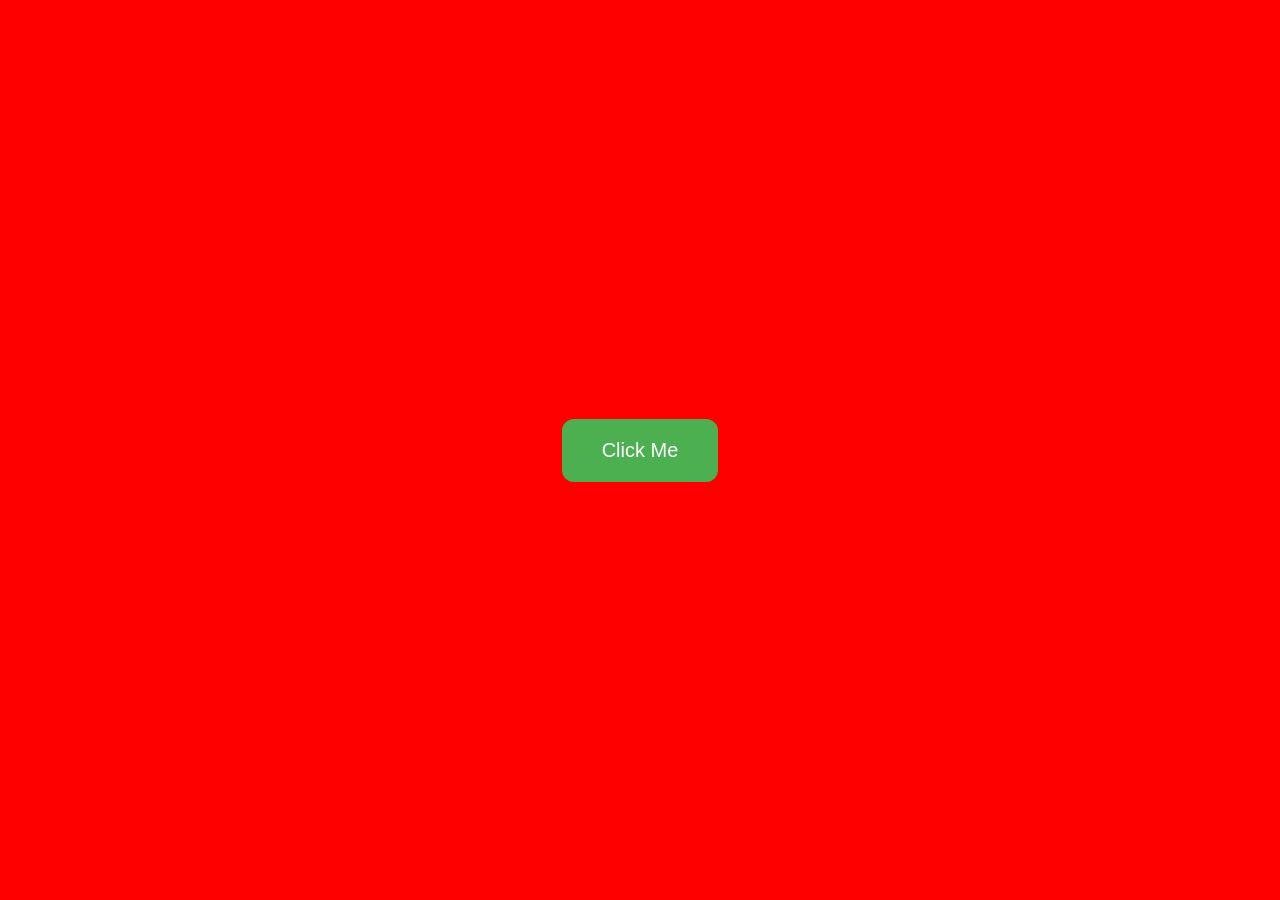
==== index.html @ 9233e93c "testing 6" ====
<link rel="stylesheet" href="style.css">
<script src="script.js"></script>

<!DOCTYPE html>
<html lang="en">
<head>
  <meta charset="UTF-8" />
  <meta name="viewport" content="width=device-width, initial-scale=1.0" />
  <title>Centered Button</title>

  <style>
    body {
      margin: 0;
      height: 100vh;
      display: flex;
      justify-content: center;
      align-items: center;
      background-color: #ff0000;
      font-family: Arial, sans-serif;
    }

    button {
      padding: 20px 40px;
      font-size: 20px;
      border: none;
      border-radius: 12px;
      background-color: #4CAF50;
      color: white;
      cursor: pointer;
      transition: 0.3s;
    }

    button:hover {
      background-color: #45a049;
      transform: scale(1.05);
    }
  </style>
</head>

<body>

  <button id="myButton">Click Me</button>

  <script>
    const button = document.getElementById("myButton");

    button.addEventListener("click", () => {
      // This currently does almost nothing
      alert("Button clicked!");
    });
  </script>

</body>
</html>
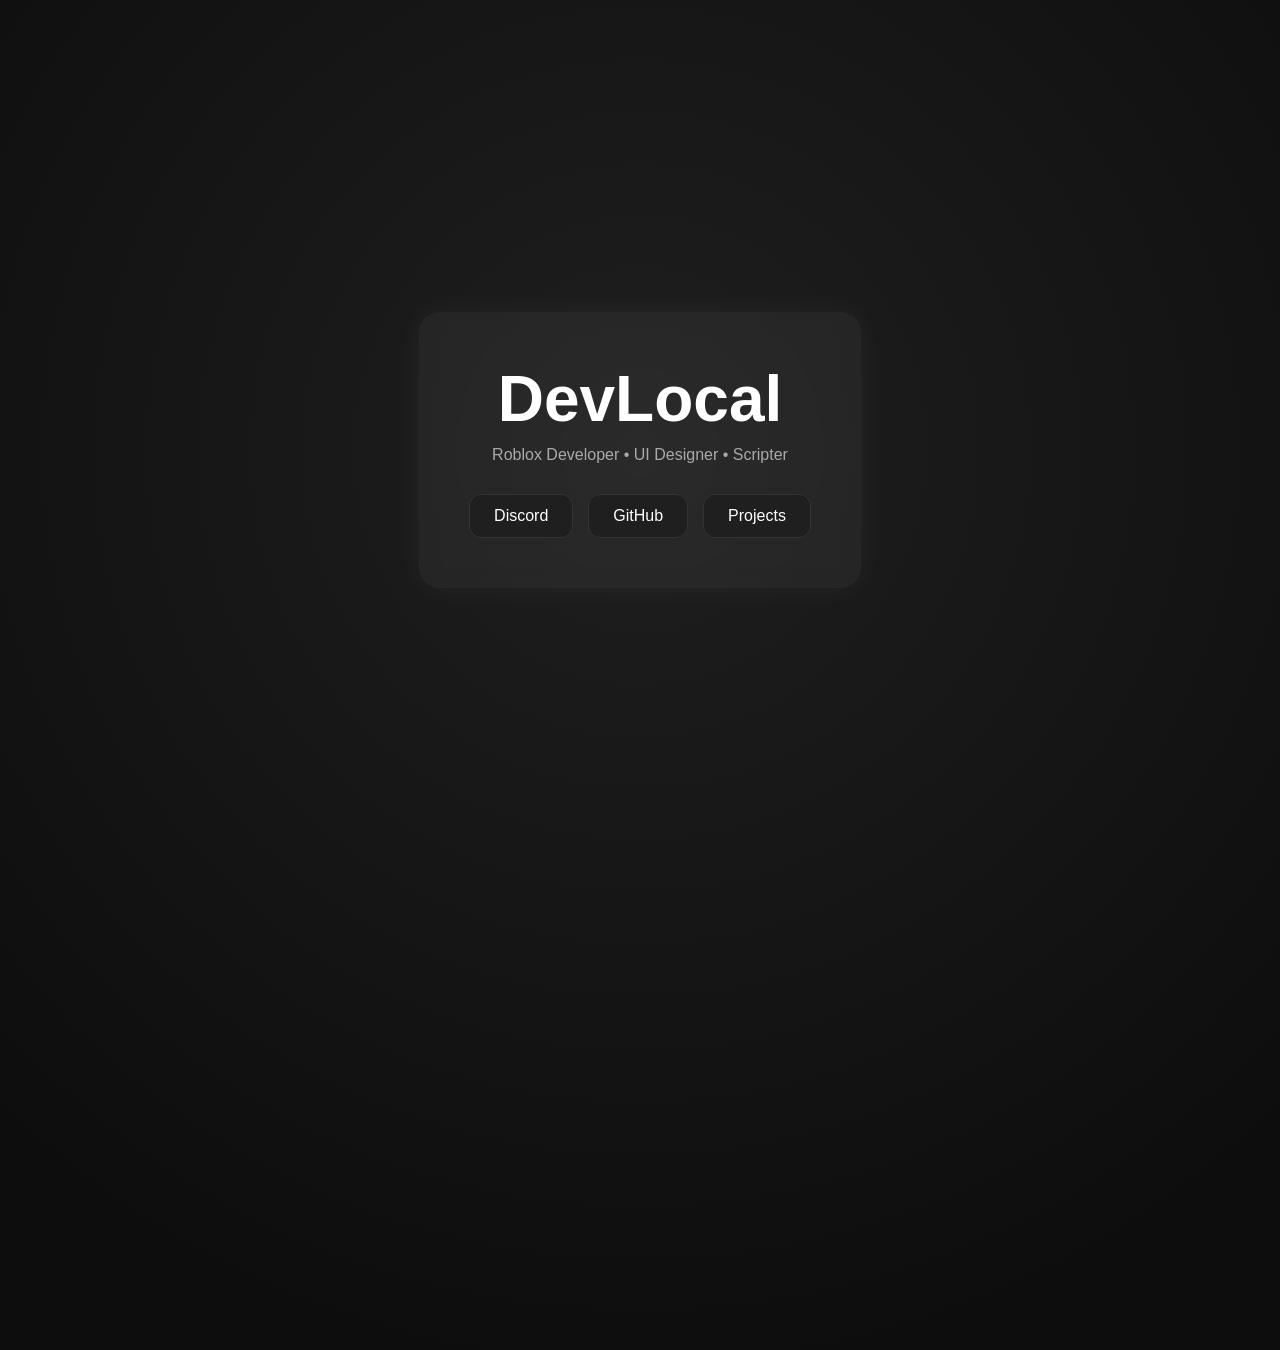
==== commit 57734315: "testing 7" ====
--- a/index.html
+++ b/index.html
@@ -1,54 +1 @@
-<link rel="stylesheet" href="style.css">
-<script src="script.js"></script>
-
-<!DOCTYPE html>
-<html lang="en">
-<head>
-  <meta charset="UTF-8" />
-  <meta name="viewport" content="width=device-width, initial-scale=1.0" />
-  <title>Centered Button</title>
-
-  <style>
-    body {
-      margin: 0;
-      height: 100vh;
-      display: flex;
-      justify-content: center;
-      align-items: center;
-      background-color: #ff0000;
-      font-family: Arial, sans-serif;
-    }
-
-    button {
-      padding: 20px 40px;
-      font-size: 20px;
-      border: none;
-      border-radius: 12px;
-      background-color: #4CAF50;
-      color: white;
-      cursor: pointer;
-      transition: 0.3s;
-    }
-
-    button:hover {
-      background-color: #45a049;
-      transform: scale(1.05);
-    }
-  </style>
-</head>
-
-<body>
-
-  <button id="myButton">Click Me</button>
-
-  <script>
-    const button = document.getElementById("myButton");
-
-    button.addEventListener("click", () => {
-      // This currently does almost nothing
-      alert("Button clicked!");
-    });
-  </script>
-
-</body>
-</html>+<!DOCTYPE html> <html lang="en"> <head> <meta charset="UTF-8"> <meta name="viewport" content="width=device-width, initial-scale=1.0"> <title>Dev Portfolio</title> <link rel="stylesheet" href="style.css"> </head> <body> <div class="background"></div> <main class="container"> <h1>DevLocal</h1> <p>Roblox Developer • UI Designer • Scripter</p> <div class="buttons"> <a href="#" class="btn">Discord</a> <a href="#" class="btn">GitHub</a> <a href="#" class="btn">Projects</a> </div> </main> <script src="script.js"></script> </body> </html>
--- a/style.css
+++ b/style.css
@@ -0,0 +1 @@
+* { margin: 0; padding: 0; box-sizing: border-box; } body { height: 100vh; overflow: hidden; font-family: Arial, sans-serif; background: #0d0d0d; color: white; display: flex; justify-content: center; align-items: center; } .background { position: absolute; width: 200%; height: 200%; background: radial-gradient(circle at center, #1f1f1f 0%, #0d0d0d 60%); animation: moveBg 10s infinite alternate; } @keyframes moveBg { from { transform: translate(-5%, -5%); } to { transform: translate(5%, 5%); } } .container { position: relative; z-index: 2; text-align: center; backdrop-filter: blur(10px); padding: 50px; border-radius: 20px; background: rgba(255,255,255,0.05); box-shadow: 0 0 30px rgba(255,255,255,0.05); } h1 { font-size: 4rem; margin-bottom: 10px; } p { color: #aaa; margin-bottom: 30px; } .buttons { display: flex; gap: 15px; justify-content: center; } .btn { text-decoration: none; color: white; background: #1f1f1f; padding: 12px 24px; border-radius: 12px; transition: 0.3s; border: 1px solid #333; } .btn:hover { transform: translateY(-3px); background: #2a2a2a; box-shadow: 0 0 20px rgba(255,255,255,0.1); }
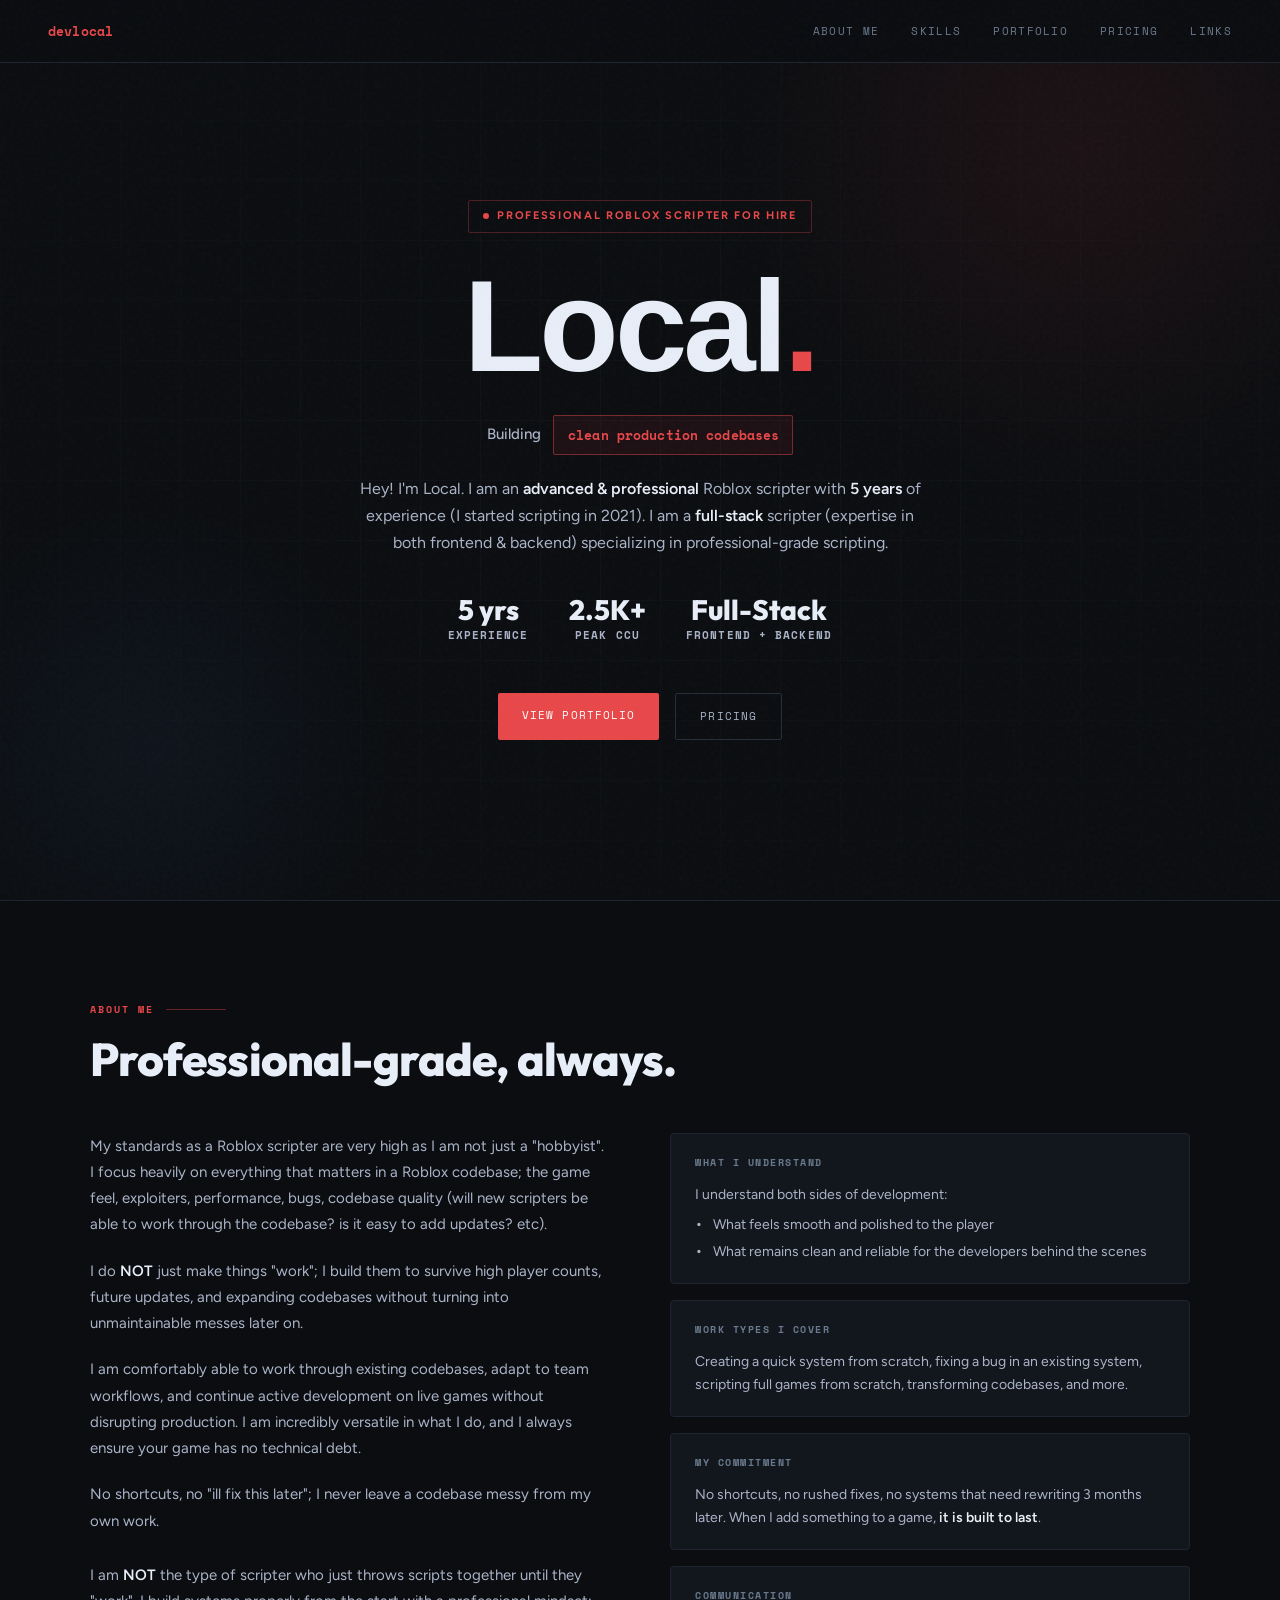
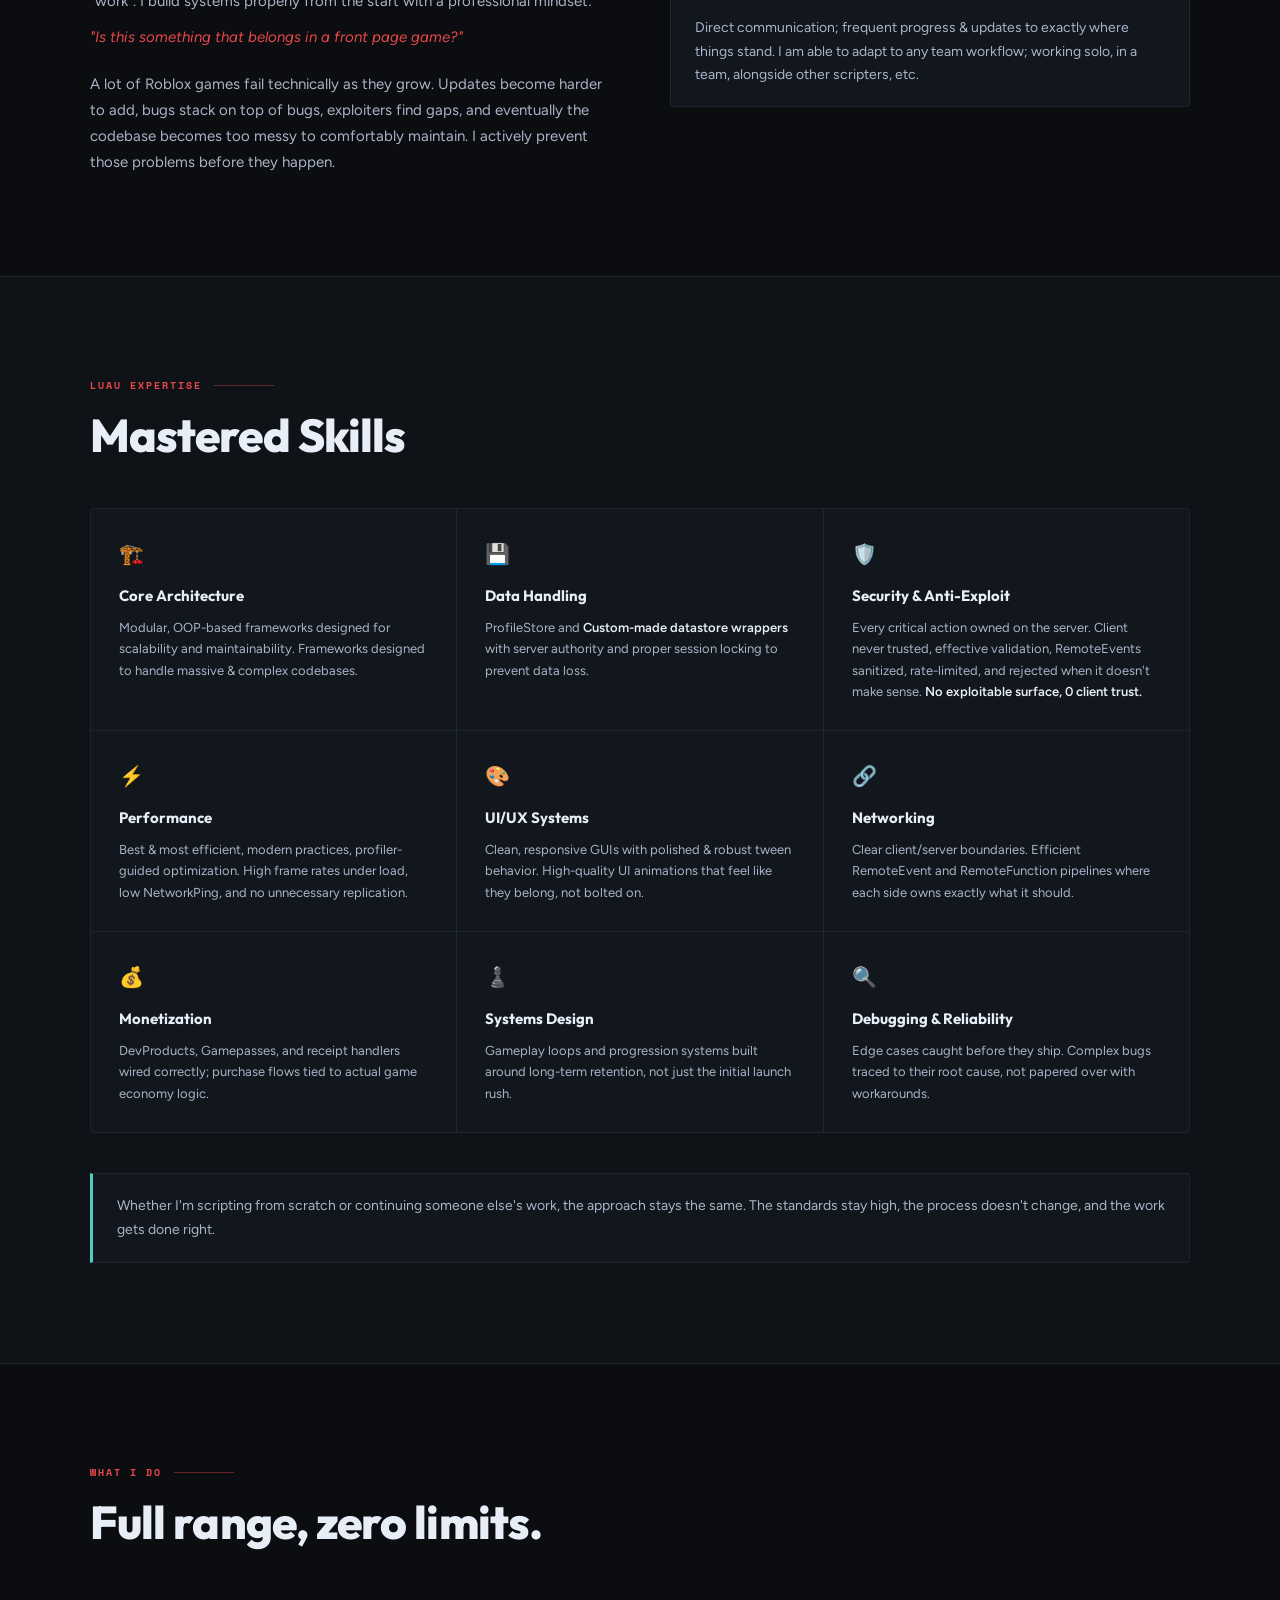
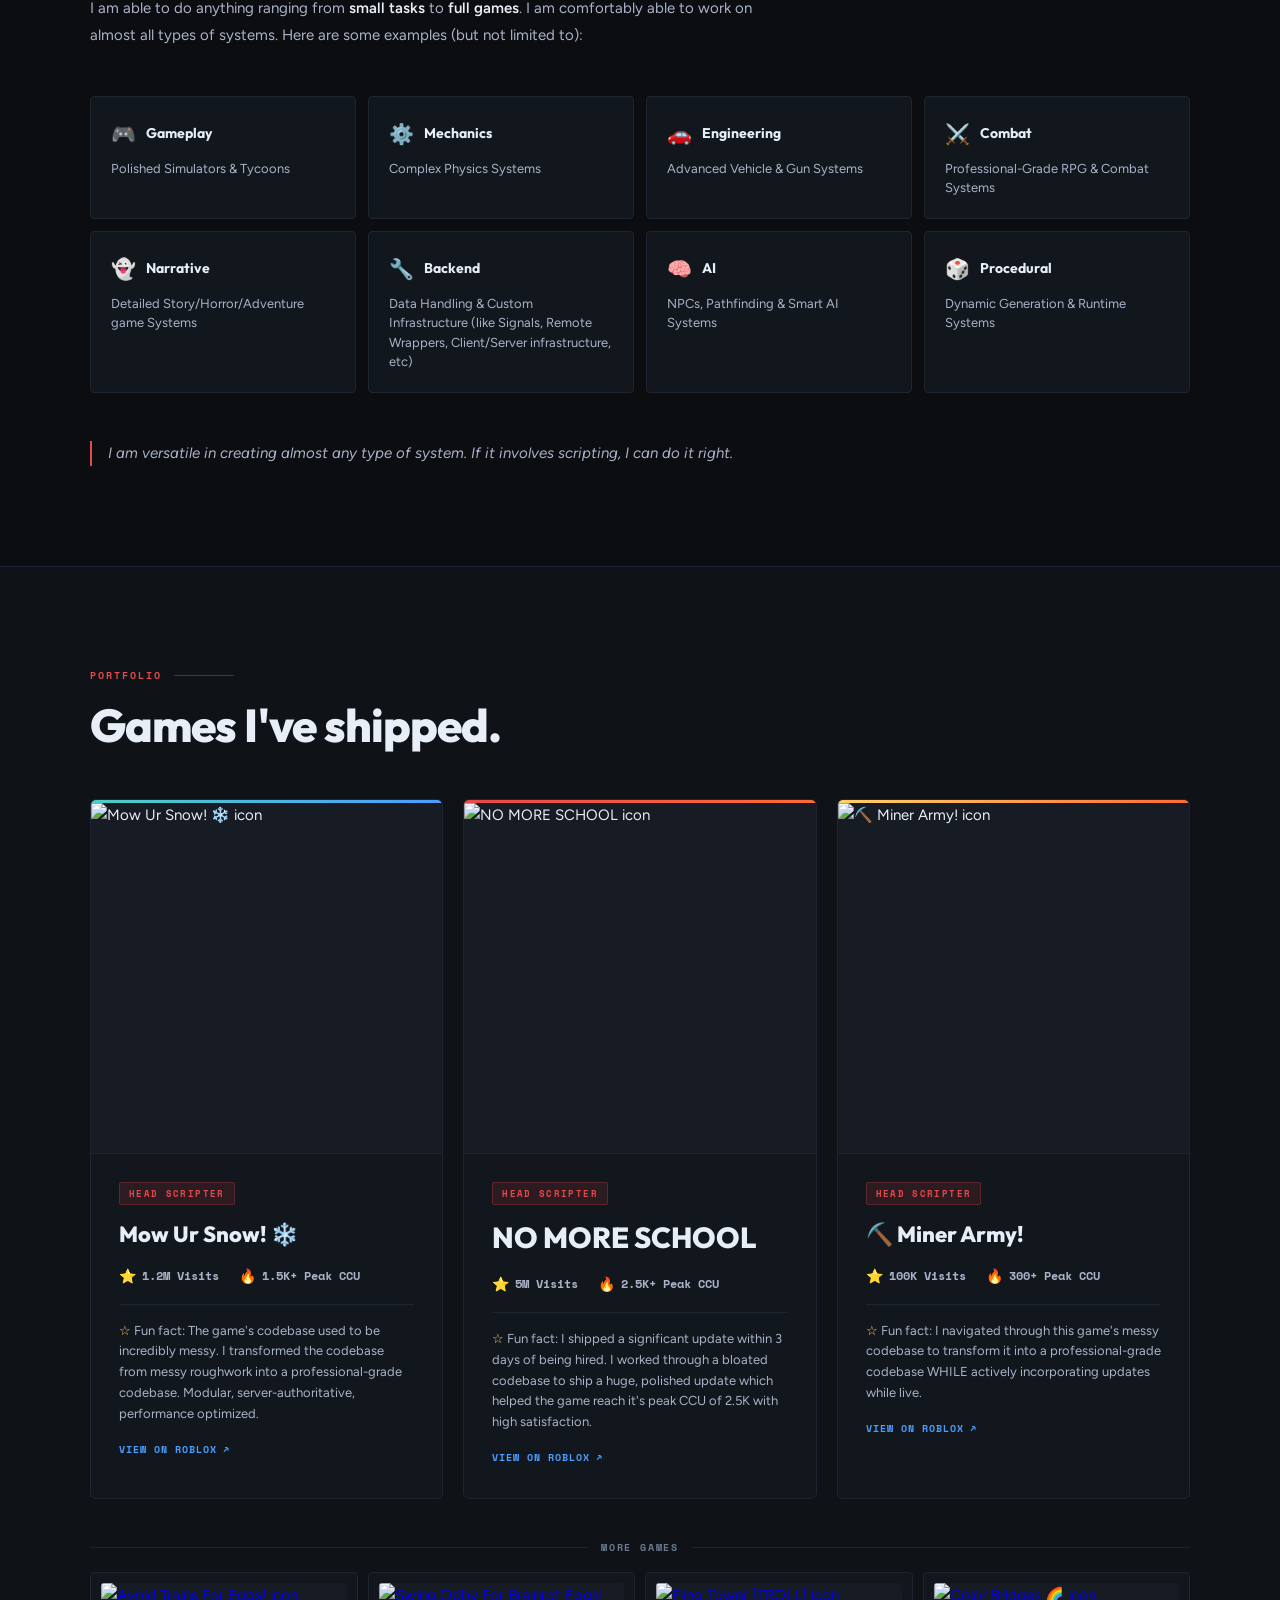
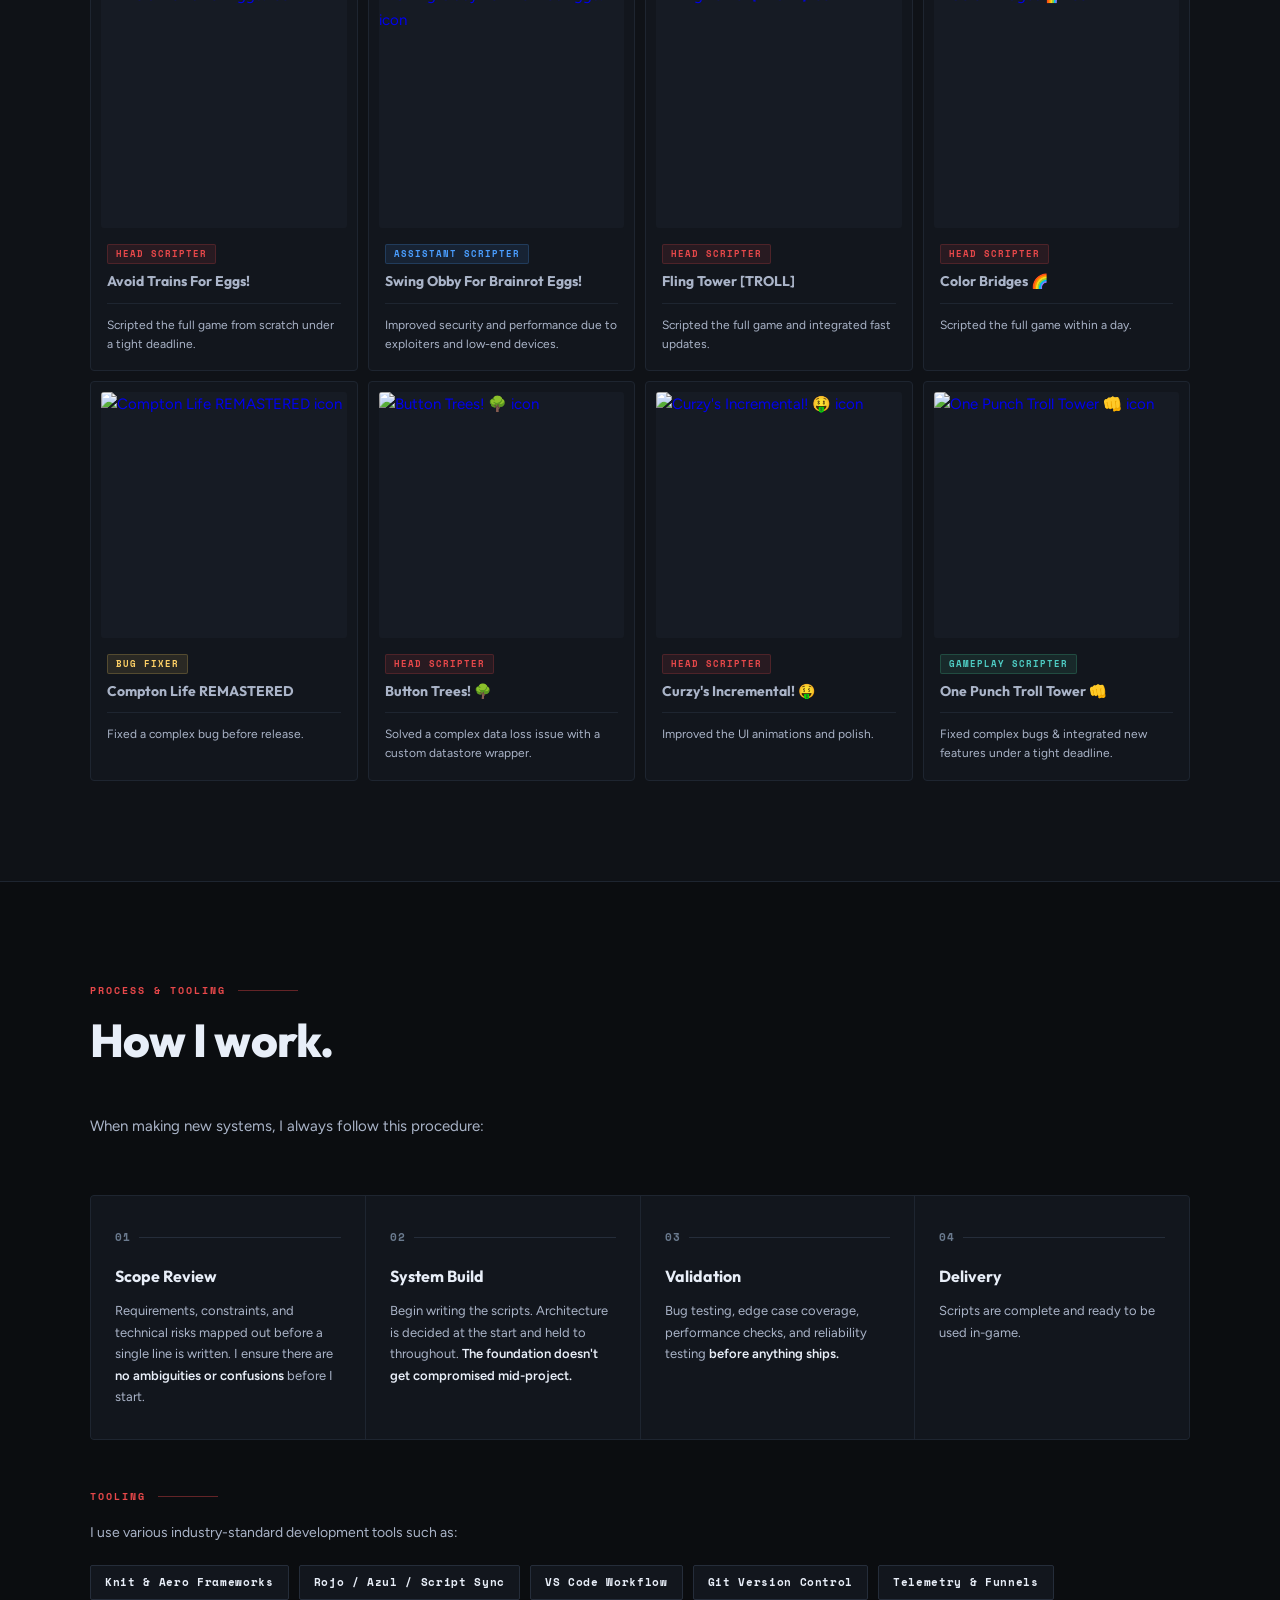
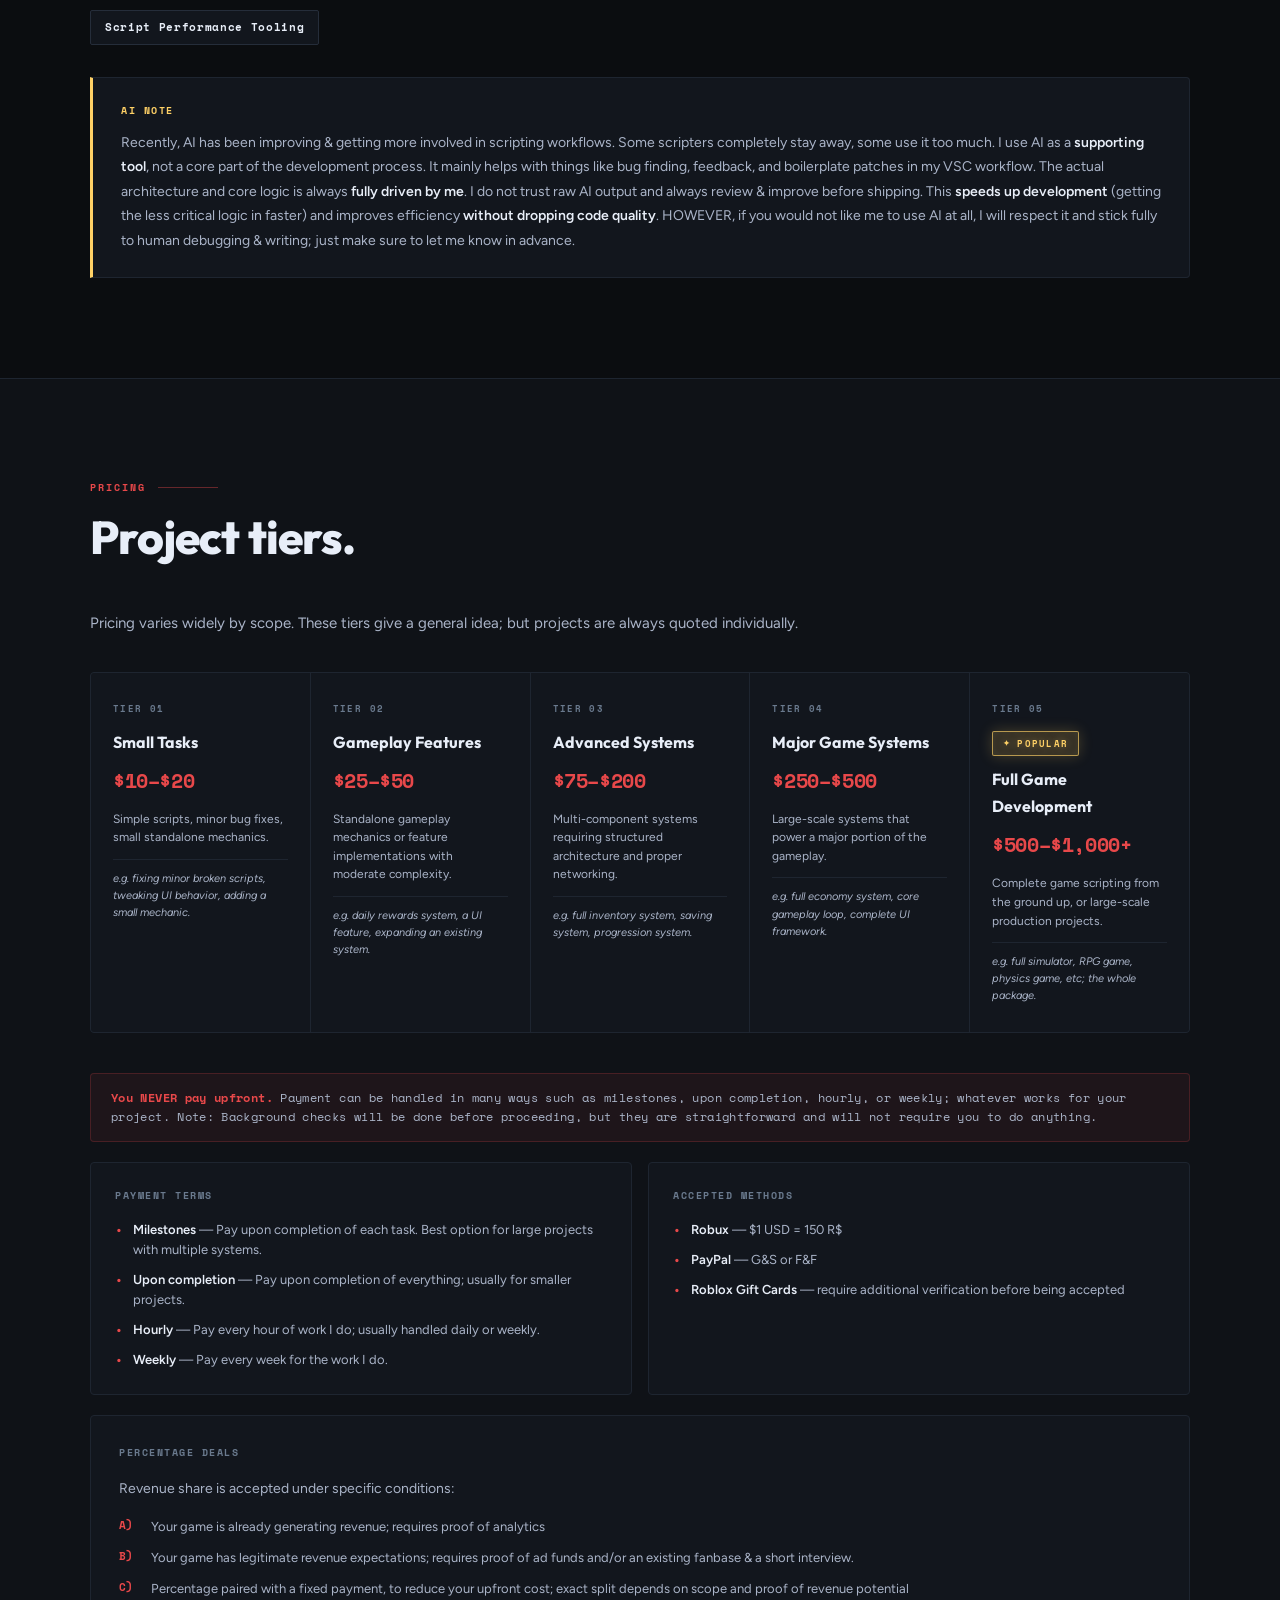
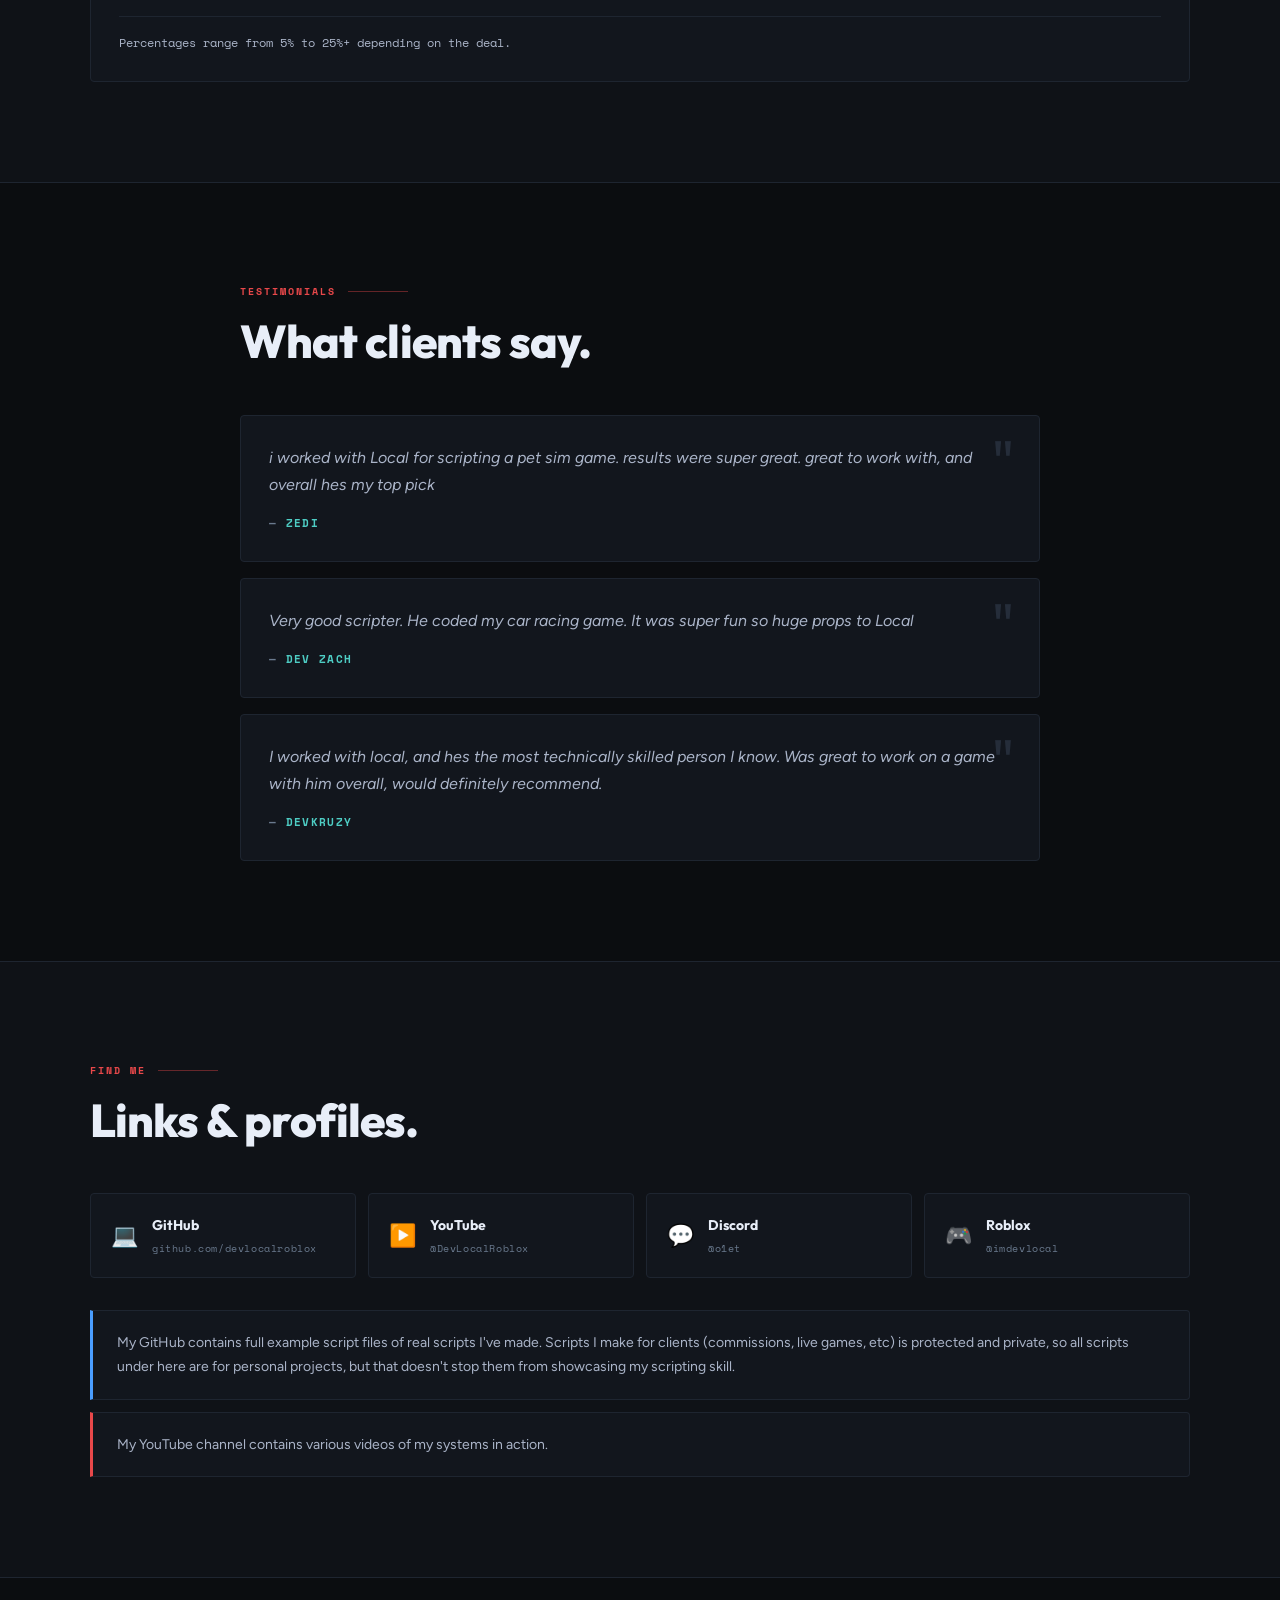
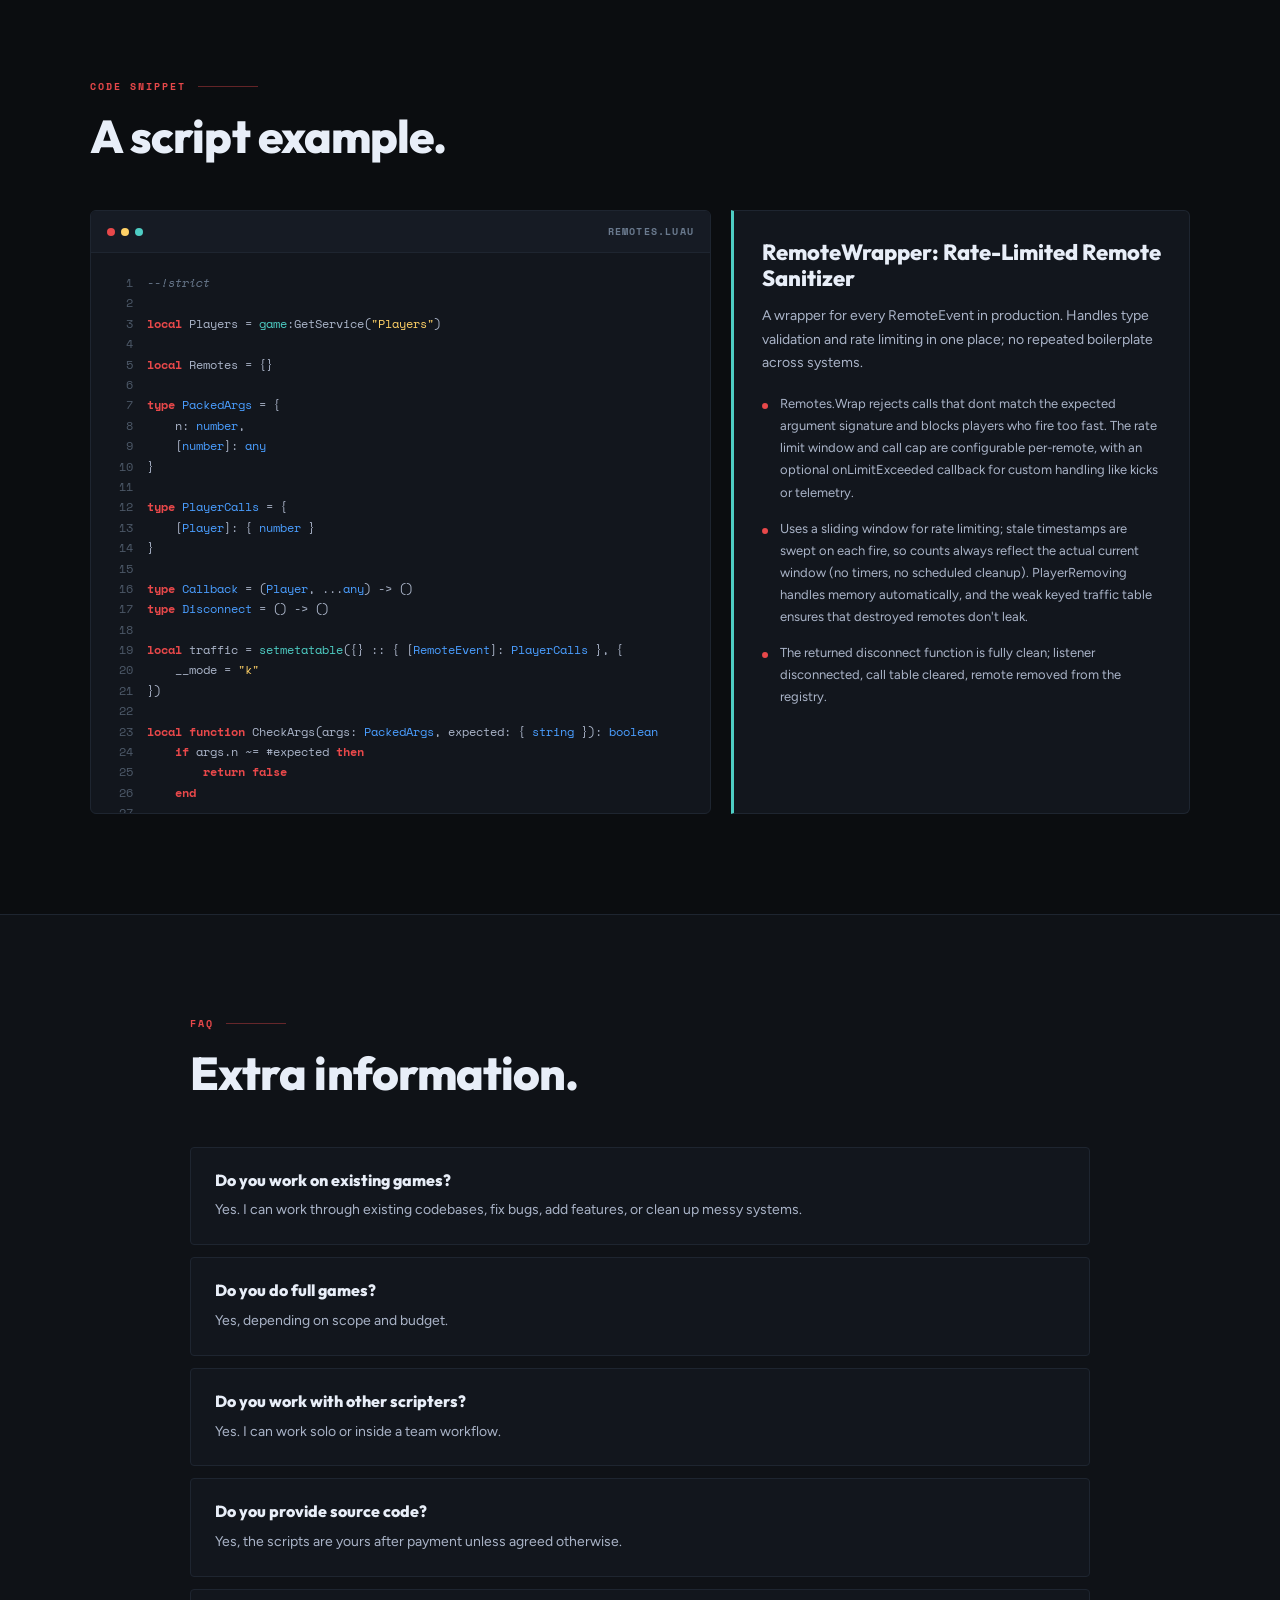
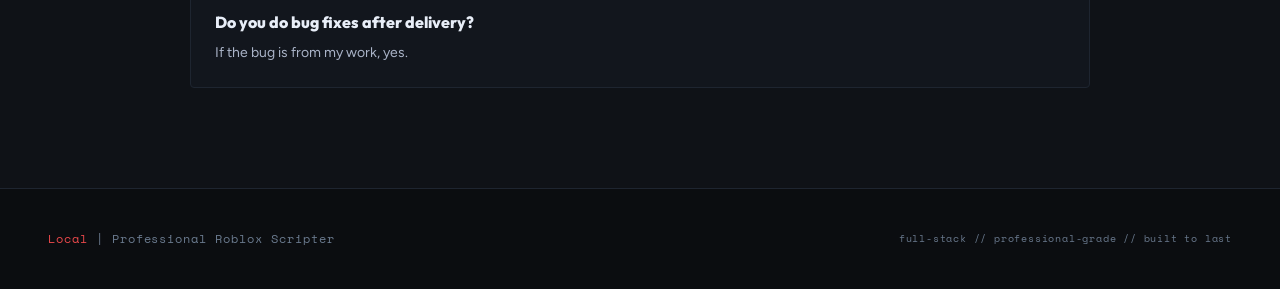
==== commit a18cb7dc: "testing 8" ====
--- a/index.html
+++ b/index.html
@@ -1 +1,2004 @@
-<!DOCTYPE html> <html lang="en"> <head> <meta charset="UTF-8"> <meta name="viewport" content="width=device-width, initial-scale=1.0"> <title>Dev Portfolio</title> <link rel="stylesheet" href="style.css"> </head> <body> <div class="background"></div> <main class="container"> <h1>DevLocal</h1> <p>Roblox Developer • UI Designer • Scripter</p> <div class="buttons"> <a href="#" class="btn">Discord</a> <a href="#" class="btn">GitHub</a> <a href="#" class="btn">Projects</a> </div> </main> <script src="script.js"></script> </body> </html>+<!DOCTYPE html>
+<html lang="en">
+<head>
+<meta charset="UTF-8" />
+<meta name="viewport" content="width=device-width, initial-scale=1.0" />
+<title>Local | Professional Roblox Scripter</title>
+<link rel="preconnect" href="https://fonts.googleapis.com" />
+<link rel="preconnect" href="https://fonts.gstatic.com" crossorigin />
+<link href="https://fonts.googleapis.com/css2?family=Space+Mono:ital,wght@0,400;0,700;1,400&family=Outfit:wght@400;500;600;700;800;900&family=Figtree:ital,wght@0,300;0,400;0,500;0,600;1,300;1,400&display=swap" rel="stylesheet" />
+<style>
+  *, *::before, *::after { box-sizing: border-box; margin: 0; padding: 0; }
+
+  :root {
+    --bg: #0b0d10;
+    --bg2: #0f1217;
+    --bg3: #161b24;
+    --card: #12161d;
+    --card2: #1a1f28;
+    --border: #1e2530;
+    --border2: #252d3a;
+    --accent: #e8484a;
+    --accent2: #ff6b35;
+    --accent3: #ffd166;
+    --teal: #4ecdc4;
+    --blue: #4a9eff;
+    --text: #e8eef8;
+    --text2: #aab4c8;
+    --text3: #6a7a8e;
+    --mono: 'Space Mono', monospace;
+    --display: 'Outfit', sans-serif;
+    --body: 'Figtree', sans-serif;
+  }
+
+  html { scroll-behavior: smooth; }
+
+  body {
+    background: var(--bg);
+    color: var(--text);
+    font-family: var(--body);
+    font-size: 15px;
+    line-height: 1.7;
+    overflow-x: hidden;
+  }
+
+  body::before {
+    content: '';
+    position: fixed;
+    inset: 0;
+    background-image: url("data:image/svg+xml,%3Csvg viewBox='0 0 256 256' xmlns='http://www.w3.org/2000/svg'%3E%3Cfilter id='n'%3E%3CfeTurbulence type='fractalNoise' baseFrequency='0.9' numOctaves='4' stitchTiles='stitch'/%3E%3C/filter%3E%3Crect width='100%25' height='100%25' filter='url(%23n)' opacity='1'/%3E%3C/svg%3E");
+    opacity: 0.028;
+    pointer-events: none;
+    z-index: 1000;
+  }
+
+  /* NAV */
+  nav {
+    position: fixed;
+    top: 0; left: 0; right: 0;
+    z-index: 100;
+    display: flex;
+    align-items: center;
+    justify-content: space-between;
+    padding: 18px 48px;
+    background: rgba(11,13,16,0.88);
+    backdrop-filter: blur(16px);
+    border-bottom: 1px solid var(--border);
+  }
+  .nav-logo {
+    font-family: var(--mono);
+    font-size: 13px;
+    font-weight: 700;
+    color: var(--accent);
+    letter-spacing: 0.01em;
+  }
+  .nav-links {
+    display: flex;
+    gap: 32px;
+    list-style: none;
+  }
+  .nav-links a {
+    font-family: var(--mono);
+    font-size: 11px;
+    letter-spacing: 0.12em;
+    text-transform: uppercase;
+    color: var(--text3);
+    text-decoration: none;
+    transition: color 0.2s;
+  }
+  .nav-links a:hover { color: var(--text); }
+
+  /* HERO */
+  .hero {
+    min-height: 100vh;
+    display: flex;
+    flex-direction: column;
+    justify-content: center;
+    align-items: center;
+    text-align: center;
+    padding: 120px 48px 80px;
+    position: relative;
+    overflow: hidden;
+  }
+  .hero-grid-bg {
+    position: absolute;
+    inset: 0;
+    background-image:
+      linear-gradient(var(--border) 1px, transparent 1px),
+      linear-gradient(90deg, var(--border) 1px, transparent 1px);
+    background-size: 60px 60px;
+    opacity: 0.22;
+    mask-image: radial-gradient(ellipse 80% 70% at 50% 50%, black 20%, transparent 100%);
+  }
+  .hero-glow {
+    position: absolute;
+    top: -200px; right: -150px;
+    width: 700px; height: 700px;
+    background: radial-gradient(circle, rgba(232,72,74,0.08) 0%, transparent 70%);
+    pointer-events: none;
+  }
+  .hero-glow2 {
+    position: absolute;
+    bottom: -100px; left: -100px;
+    width: 500px; height: 500px;
+    background: radial-gradient(circle, rgba(74,158,255,0.05) 0%, transparent 70%);
+    pointer-events: none;
+  }
+  .hero-inner {
+    position: relative;
+    max-width: 900px;
+    width: 100%;
+    display: flex;
+    flex-direction: column;
+    align-items: center;
+  }
+  .hero-tag {
+    display: inline-flex;
+    align-items: center;
+    gap: 8px;
+    font-family: var(--body);
+    font-size: 11px;
+    font-weight: 700;
+    letter-spacing: 0.15em;
+    text-transform: uppercase;
+    color: var(--accent);
+    border: 1px solid rgba(232,72,74,0.3);
+    padding: 6px 14px;
+    border-radius: 2px;
+    margin-bottom: 28px;
+    opacity: 0;
+    animation: fadeUp 0.6s ease 0.1s forwards;
+  }
+  .hero-tag::before {
+    content: '';
+    width: 6px; height: 6px;
+    background: var(--accent);
+    border-radius: 50%;
+    animation: pulse 2s ease-in-out infinite;
+  }
+  @keyframes pulse {
+    0%, 100% { opacity: 1; transform: scale(1); }
+    50% { opacity: 0.4; transform: scale(0.7); }
+  }
+  @keyframes fadeUp {
+    from { opacity: 0; transform: translateY(20px); }
+    to { opacity: 1; transform: translateY(0); }
+  }
+  .hero h1 {
+    font-family: Arial, 'Helvetica Neue', sans-serif;
+    font-size: clamp(72px, 11vw, 130px);
+    font-weight: 900;
+    line-height: 1;
+    letter-spacing: -0.03em;
+    margin-bottom: 24px;
+    color: var(--text);
+    opacity: 0;
+    animation: fadeUp 0.6s ease 0.25s forwards;
+  }
+  .hero h1 .accent-dot { color: var(--accent); }
+
+  /* ROTATOR */
+  .hero-rotator-wrap {
+    display: flex;
+    align-items: center;
+    justify-content: center;
+    gap: 12px;
+    margin-bottom: 20px;
+    flex-wrap: wrap;
+    opacity: 0;
+    animation: fadeUp 0.6s ease 0.4s forwards;
+  }
+  .rotator-label {
+    font-size: 15px;
+    font-weight: 500;
+    color: var(--text2);
+  }
+  .rotator-shell {
+    display: inline-flex;
+    align-items: center;
+    padding: 8px 14px;
+    border: 1px solid rgba(232,72,74,0.45);
+    border-radius: 2px;
+    background: rgba(232,72,74,0.08);
+    min-height: 38px;
+    transition: width 260ms ease;
+    overflow: hidden;
+  }
+  .rotator-text {
+    font-family: var(--mono);
+    font-size: 13px;
+    font-weight: 700;
+    color: var(--accent);
+    white-space: nowrap;
+    letter-spacing: 0.01em;
+    transition: opacity 200ms ease, transform 200ms ease;
+  }
+  .rotator-text.changing { opacity: 0; transform: translateY(-30%); }
+  .rotator-measure {
+    font-family: var(--mono);
+    font-size: 13px;
+    font-weight: 700;
+    white-space: nowrap;
+    position: absolute;
+    visibility: hidden;
+    pointer-events: none;
+    left: -9999px;
+  }
+
+  .hero-sub {
+    font-size: 16px;
+    color: var(--text2);
+    max-width: 580px;
+    line-height: 1.7;
+    margin-bottom: 40px;
+    font-weight: 400;
+    opacity: 0;
+    animation: fadeUp 0.6s ease 0.55s forwards;
+  }
+  .hero-sub strong { color: var(--text); font-weight: 600; }
+  .hero-stats {
+    display: flex;
+    gap: 40px;
+    margin-bottom: 48px;
+    flex-wrap: wrap;
+    justify-content: center;
+    opacity: 0;
+    animation: fadeUp 0.6s ease 0.7s forwards;
+  }
+  .stat { display: flex; flex-direction: column; gap: 2px; align-items: center; }
+  .stat-val {
+    font-family: var(--display);
+    font-size: 28px;
+    font-weight: 800;
+    color: var(--text);
+    line-height: 1;
+  }
+  .stat-label {
+    font-family: var(--mono);
+    font-size: 11px;
+    font-weight: 700;
+    letter-spacing: 0.1em;
+    text-transform: uppercase;
+    color: var(--text2);
+  }
+  .hero-cta {
+    display: flex;
+    gap: 16px;
+    flex-wrap: wrap;
+    justify-content: center;
+    opacity: 0;
+    animation: fadeUp 0.6s ease 0.85s forwards;
+  }
+  .btn {
+    font-family: var(--mono);
+    font-size: 11px;
+    letter-spacing: 0.1em;
+    text-transform: uppercase;
+    text-decoration: none;
+    padding: 13px 24px;
+    border-radius: 2px;
+    transition: all 0.2s;
+    cursor: pointer;
+    border: none;
+  }
+  .btn-primary { background: var(--accent); color: #fff; }
+  .btn-primary:hover { background: #c93a3c; transform: translateY(-1px); }
+  .btn-secondary { background: transparent; color: var(--text2); border: 1px solid var(--border2); }
+  .btn-secondary:hover { border-color: var(--text3); color: var(--text); }
+
+  /* SECTIONS */
+  section { padding: 100px 48px; }
+  .section-label {
+    font-family: var(--mono);
+    font-size: 10px;
+    font-weight: 700;
+    letter-spacing: 0.2em;
+    text-transform: uppercase;
+    color: var(--accent);
+    margin-bottom: 16px;
+    display: flex;
+    align-items: center;
+    gap: 12px;
+  }
+  .section-label::after {
+    content: '';
+    flex: 1;
+    max-width: 60px;
+    height: 1px;
+    background: var(--accent);
+    opacity: 0.4;
+  }
+  .section-title {
+    font-family: var(--display);
+    font-size: clamp(30px, 4vw, 46px);
+    font-weight: 800;
+    line-height: 1.1;
+    letter-spacing: -0.02em;
+    margin-bottom: 48px;
+  }
+
+  /* ABOUT */
+  #about { background: var(--bg); }
+  .about-grid {
+    display: grid;
+    grid-template-columns: 1fr 1fr;
+    gap: 60px;
+    max-width: 1100px;
+    margin: 0 auto;
+  }
+  .about-text p {
+    color: var(--text2);
+    margin-bottom: 20px;
+    line-height: 1.75;
+    font-size: 15px;
+    font-weight: 400;
+  }
+  .about-text p strong { color: var(--text); font-weight: 600; }
+  .about-text p:last-child { margin-bottom: 0; }
+  .italic-quote {
+    color: var(--accent) !important;
+    display: block;
+    margin-top: 10px;
+  }
+  .about-sidebar { display: flex; flex-direction: column; gap: 16px; }
+  .sidebar-card {
+    background: var(--card);
+    border: 1px solid var(--border);
+    border-radius: 4px;
+    padding: 20px 24px;
+  }
+  .sidebar-card h4 {
+    font-family: var(--mono);
+    font-size: 10px;
+    font-weight: 700;
+    letter-spacing: 0.15em;
+    text-transform: uppercase;
+    color: var(--text3);
+    margin-bottom: 12px;
+  }
+  .sidebar-card p {
+    font-size: 14px;
+    color: var(--text2);
+    line-height: 1.65;
+    font-weight: 400;
+  }
+  .sidebar-card p strong { color: var(--text); font-weight: 600; }
+  .sidebar-points { display: flex; flex-direction: column; gap: 6px; margin-top: 8px; }
+  .sidebar-point {
+    font-size: 14px;
+    color: var(--text2);
+    display: flex;
+    gap: 10px;
+    align-items: flex-start;
+    line-height: 1.55;
+    font-weight: 400;
+  }
+  .sidebar-point::before {
+    content: '•';
+    color: var(--text2);
+    flex-shrink: 0;
+    font-size: 16px;
+    line-height: 1.3;
+  }
+
+  /* SKILLS */
+  #skills { background: var(--bg2); }
+  .skills-wrap { max-width: 1100px; margin: 0 auto; }
+  .skills-grid {
+    display: grid;
+    grid-template-columns: repeat(auto-fill, minmax(300px, 1fr));
+    gap: 1px;
+    background: var(--border);
+    border: 1px solid var(--border);
+    border-radius: 4px;
+    overflow: hidden;
+    margin-bottom: 40px;
+  }
+  .skill-item {
+    background: var(--card);
+    padding: 28px 28px;
+    transition: background 0.2s;
+  }
+  .skill-item:hover { background: var(--card2); }
+  .skill-icon { font-size: 20px; margin-bottom: 12px; display: block; }
+  .skill-item h3 {
+    font-family: var(--display);
+    font-size: 15px;
+    font-weight: 700;
+    color: var(--text);
+    margin-bottom: 8px;
+  }
+  .skill-item p { font-size: 13px; color: var(--text2); line-height: 1.65; font-weight: 400; }
+  .skill-item p strong { color: var(--text); font-weight: 600; }
+  .skills-note {
+    background: var(--card);
+    border: 1px solid var(--border);
+    border-left: 3px solid var(--teal);
+    padding: 20px 24px;
+    border-radius: 0 4px 4px 0;
+    font-size: 14px;
+    color: var(--text2);
+    line-height: 1.7;
+    font-weight: 400;
+  }
+
+  /* WHAT I DO */
+  #services { background: var(--bg); }
+  .services-wrap { max-width: 1100px; margin: 0 auto; }
+  .services-intro {
+    color: var(--text2);
+    font-size: 15px;
+    line-height: 1.75;
+    max-width: 700px;
+    margin-bottom: 48px;
+    font-weight: 400;
+  }
+  .services-intro strong { color: var(--text); font-weight: 600; }
+  .systems-grid {
+    display: grid;
+    grid-template-columns: repeat(auto-fill, minmax(240px, 1fr));
+    gap: 12px;
+    margin-bottom: 48px;
+  }
+  .system-card {
+    background: var(--card);
+    border: 1px solid var(--border);
+    border-radius: 4px;
+    padding: 20px 20px;
+    transition: border-color 0.2s, transform 0.2s;
+  }
+  .system-card:hover { border-color: var(--border2); transform: translateY(-2px); }
+  .system-card-header {
+    display: flex;
+    align-items: center;
+    gap: 10px;
+    margin-bottom: 8px;
+  }
+  .sys-icon { font-size: 20px; flex-shrink: 0; }
+  .sys-title {
+    font-family: var(--display);
+    font-size: 14px;
+    font-weight: 700;
+    color: var(--text);
+  }
+  .system-card p { font-size: 13px; color: var(--text2); line-height: 1.5; font-weight: 400; }
+  .services-closer {
+    font-size: 15px;
+    color: var(--text2);
+    font-style: italic;
+    padding-left: 16px;
+    border-left: 2px solid var(--accent);
+    opacity: 0.85;
+    font-weight: 400;
+  }
+
+  /* PORTFOLIO */
+  #portfolio { background: var(--bg2); }
+  .portfolio-wrap { max-width: 1100px; margin: 0 auto; }
+  .games-grid {
+    display: grid;
+    grid-template-columns: repeat(auto-fill, minmax(320px, 1fr));
+    gap: 20px;
+    margin-bottom: 40px;
+  }
+  .game-card {
+    background: var(--card);
+    border: 1px solid var(--border);
+    border-radius: 6px;
+    overflow: hidden;
+    transition: border-color 0.25s, transform 0.25s;
+  }
+  .game-card:hover { border-color: var(--border2); transform: translateY(-3px); }
+  .game-card-accent { height: 3px; background: linear-gradient(90deg, var(--accent), var(--accent2)); }
+  .game-card-accent.teal { background: linear-gradient(90deg, var(--teal), var(--blue)); }
+  .game-card-accent.gold { background: linear-gradient(90deg, var(--accent3), var(--accent2)); }
+  .game-image {
+    width: 100%;
+    aspect-ratio: 1 / 1;
+    display: block;
+    object-fit: cover;
+    background: var(--bg3);
+    border-bottom: 1px solid var(--border);
+  }
+  .game-body { padding: 28px; }
+  .game-meta { display: flex; align-items: center; gap: 10px; margin-bottom: 16px; }
+  .role-badge {
+    font-family: var(--mono);
+    font-size: 9px;
+    font-weight: 700;
+    letter-spacing: 0.15em;
+    text-transform: uppercase;
+    background: rgba(232,72,74,0.12);
+    color: var(--accent);
+    border: 1px solid rgba(232,72,74,0.25);
+    padding: 3px 9px;
+    border-radius: 2px;
+  }
+  .game-title {
+    font-family: var(--display);
+    font-size: 22px;
+    font-weight: 800;
+    color: var(--text);
+    margin-bottom: 16px;
+    line-height: 1.2;
+  }
+  .game-title.featured { font-size: 29px; }
+  .game-stats { display: flex; gap: 20px; margin-bottom: 16px; flex-wrap: wrap; }
+  .gstat {
+    display: flex;
+    align-items: center;
+    gap: 6px;
+    font-family: var(--mono);
+    font-size: 12px;
+    font-weight: 700;
+    color: var(--text2);
+  }
+  .gstat-icon { font-size: 14px; }
+  .game-note {
+    font-size: 13px;
+    color: var(--text2);
+    line-height: 1.6;
+    border-top: 1px solid var(--border);
+    padding-top: 16px;
+    margin-top: 4px;
+    font-weight: 400;
+  }
+  .note-star { color: var(--accent3); }
+  .game-link {
+    display: inline-flex;
+    align-items: center;
+    gap: 6px;
+    margin-top: 16px;
+    font-family: var(--mono);
+    font-size: 10px;
+    font-weight: 700;
+    letter-spacing: 0.1em;
+    text-transform: uppercase;
+    color: var(--blue);
+    text-decoration: none;
+    transition: color 0.2s;
+  }
+  .game-link:hover { color: var(--text); }
+  .game-link::after { content: '↗'; }
+
+  /* MORE GAMES */
+  .more-games-label {
+    font-family: var(--mono);
+    font-size: 10px;
+    font-weight: 700;
+    letter-spacing: 0.18em;
+    text-transform: uppercase;
+    color: var(--text3);
+    margin-bottom: 16px;
+    display: flex;
+    align-items: center;
+    gap: 12px;
+  }
+  .more-games-label::before, .more-games-label::after {
+    content: '';
+    flex: 1;
+    height: 1px;
+    background: var(--border);
+  }
+  .more-games-grid {
+    display: grid;
+    grid-template-columns: repeat(auto-fill, minmax(220px, 1fr));
+    gap: 10px;
+  }
+  .mini-game-card {
+    background: var(--card);
+    border: 1px solid var(--border);
+    border-radius: 4px;
+    padding: 10px;
+    display: block;
+    text-decoration: none;
+    overflow: hidden;
+    transition: border-color 0.2s, transform 0.2s;
+  }
+  .mini-game-card:hover { border-color: var(--border2); transform: translateY(-2px); }
+  .mini-game-image {
+    width: 100%;
+    aspect-ratio: 1 / 1;
+    display: block;
+    object-fit: cover;
+    background: var(--bg3);
+    border-radius: 3px;
+    margin-bottom: 12px;
+  }
+  .mini-game-info { padding: 0 6px 6px; }
+  .mini-role-badge {
+    font-family: var(--mono);
+    font-size: 8.5px;
+    font-weight: 700;
+    letter-spacing: 0.12em;
+    text-transform: uppercase;
+    padding: 2px 8px;
+    border-radius: 2px;
+    display: inline-block;
+    margin-bottom: 8px;
+  }
+  .mini-role-badge.head {
+    background: rgba(232,72,74,0.1);
+    color: var(--accent);
+    border: 1px solid rgba(232,72,74,0.2);
+  }
+  .mini-role-badge.assist {
+    background: rgba(74,158,255,0.1);
+    color: var(--blue);
+    border: 1px solid rgba(74,158,255,0.2);
+  }
+  .mini-role-badge.fix {
+    background: rgba(255,209,102,0.1);
+    color: var(--accent3);
+    border: 1px solid rgba(255,209,102,0.2);
+  }
+  .mini-role-badge.gameplay {
+    background: rgba(76,216,160,0.1);
+    color: var(--teal);
+    border: 1px solid rgba(76,216,160,0.2);
+  }
+  .mini-game-title {
+    font-family: var(--display);
+    font-size: 14px;
+    font-weight: 700;
+    color: var(--text2);
+    line-height: 1.3;
+  }
+  .mini-game-note {
+    font-size: 12px;
+    color: var(--text2);
+    line-height: 1.6;
+    border-top: 1px solid var(--border);
+    padding-top: 12px;
+    margin-top: 12px;
+    font-weight: 400;
+  }
+
+  /* PROCESS */
+  #process { background: var(--bg); }
+  .process-wrap { max-width: 1100px; margin: 0 auto; }
+  .process-intro {
+    color: var(--text2);
+    font-size: 15px;
+    max-width: 680px;
+    line-height: 1.75;
+    margin-bottom: 56px;
+    font-weight: 400;
+  }
+  .steps {
+    display: grid;
+    grid-template-columns: repeat(4, 1fr);
+    gap: 1px;
+    background: var(--border);
+    border: 1px solid var(--border);
+    border-radius: 4px;
+    overflow: hidden;
+    margin-bottom: 48px;
+  }
+  .step { background: var(--card); padding: 32px 24px; }
+  .step-num {
+    font-family: var(--mono);
+    font-size: 11px;
+    font-weight: 700;
+    color: var(--text3);
+    letter-spacing: 0.1em;
+    margin-bottom: 16px;
+    display: flex;
+    align-items: center;
+    gap: 8px;
+  }
+  .step-num::after { content: ''; flex: 1; height: 1px; background: var(--border2); }
+  .step h3 { font-family: var(--display); font-size: 16px; font-weight: 700; color: var(--text); margin-bottom: 10px; }
+  .step p { font-size: 13px; color: var(--text2); line-height: 1.65; font-weight: 400; }
+  .step p strong { color: var(--text); font-weight: 600; }
+
+  .tooling-grid { display: flex; gap: 10px; flex-wrap: wrap; margin-bottom: 32px; }
+  .tool-chip {
+    font-family: var(--mono);
+    font-size: 11px;
+    font-weight: 700;
+    letter-spacing: 0.06em;
+    color: var(--text);
+    background: var(--card);
+    border: 1px solid var(--border2);
+    padding: 7px 14px;
+    border-radius: 2px;
+  }
+
+  .ai-note {
+    background: var(--card);
+    border: 1px solid var(--border);
+    border-left: 3px solid var(--accent3);
+    padding: 24px 28px;
+    border-radius: 0 4px 4px 0;
+  }
+  .ai-note-label {
+    font-family: var(--mono);
+    font-size: 10px;
+    font-weight: 700;
+    letter-spacing: 0.15em;
+    text-transform: uppercase;
+    color: var(--accent3);
+    margin-bottom: 12px;
+  }
+  .ai-note p { font-size: 14px; color: var(--text2); line-height: 1.75; font-weight: 400; }
+  .ai-note p strong { color: var(--text); font-weight: 600; }
+
+  /* PRICING */
+  #pricing { background: var(--bg2); }
+  .pricing-wrap { max-width: 1100px; margin: 0 auto; }
+  .pricing-grid {
+    display: grid;
+    grid-template-columns: repeat(auto-fill, minmax(200px, 1fr));
+    gap: 1px;
+    background: var(--border);
+    border: 1px solid var(--border);
+    border-radius: 4px;
+    overflow: hidden;
+    margin-bottom: 40px;
+  }
+  .price-tier { background: var(--card); padding: 28px 22px; transition: background 0.2s; position: relative; }
+  .price-tier:hover { background: var(--card2); }
+  .tier-num { font-family: var(--mono); font-size: 9px; font-weight: 700; letter-spacing: 0.15em; text-transform: uppercase; color: var(--text3); margin-bottom: 12px; }
+  .tier-name { font-family: var(--display); font-size: 16px; font-weight: 700; color: var(--text); margin-bottom: 8px; }
+  .tier-price { font-family: var(--mono); font-size: 20px; color: var(--accent); font-weight: 700; margin-bottom: 12px; letter-spacing: -0.02em; }
+  .tier-desc { font-size: 12px; color: var(--text2); line-height: 1.55; margin-bottom: 12px; font-weight: 400; }
+  .tier-examples { font-size: 11px; color: var(--text2); font-style: italic; line-height: 1.55; border-top: 1px solid var(--border); padding-top: 10px; font-weight: 400; }
+  .popular-tag {
+    display: inline-flex;
+    align-items: center;
+    gap: 6px;
+    font-family: var(--mono);
+    font-size: 9px;
+    font-weight: 700;
+    letter-spacing: 0.14em;
+    text-transform: uppercase;
+    background: rgba(255,209,102,0.15);
+    color: var(--accent3);
+    border: 1px solid rgba(255,209,102,0.65);
+    padding: 4px 10px;
+    border-radius: 2px;
+    margin-bottom: 10px;
+    box-shadow: 0 0 14px rgba(255,209,102,0.22), inset 0 0 8px rgba(255,209,102,0.06);
+    text-shadow: 0 0 8px rgba(255,209,102,0.5);
+  }
+  .popular-tag::before {
+    content: '✦';
+    font-size: 8px;
+  }
+
+  .payment-grid { display: grid; grid-template-columns: 1fr 1fr; gap: 16px; margin-bottom: 20px; }
+  .payment-block { background: var(--card); border: 1px solid var(--border); border-radius: 4px; padding: 24px; }
+  .payment-block h4 { font-family: var(--mono); font-size: 10px; font-weight: 700; letter-spacing: 0.15em; text-transform: uppercase; color: var(--text3); margin-bottom: 16px; }
+  .payment-block ul { list-style: none; display: flex; flex-direction: column; gap: 10px; }
+  .payment-block li { font-size: 13px; color: var(--text2); display: flex; gap: 10px; line-height: 1.55; font-weight: 400; }
+  .payment-block li::before { content: '•'; color: var(--accent); flex-shrink: 0; font-size: 16px; line-height: 1.2; }
+  .payment-block li strong { color: var(--text); font-weight: 600; }
+
+  .notice-bar {
+    background: rgba(232,72,74,0.07);
+    border: 1px solid rgba(232,72,74,0.2);
+    border-radius: 4px;
+    padding: 14px 20px;
+    font-family: var(--mono);
+    font-size: 12px;
+    font-weight: 400;
+    color: var(--text2);
+    letter-spacing: 0.03em;
+    line-height: 1.6;
+  }
+  .notice-bar strong { color: var(--accent); font-weight: 700; }
+
+  .revenue-block { background: var(--card); border: 1px solid var(--border); border-radius: 4px; padding: 28px; margin-top: 16px; }
+  .revenue-block h4 { font-family: var(--mono); font-size: 10px; font-weight: 700; letter-spacing: 0.15em; text-transform: uppercase; color: var(--text3); margin-bottom: 16px; }
+  .rev-items { display: flex; flex-direction: column; gap: 10px; }
+  .rev-item {
+    display: grid;
+    grid-template-columns: 26px 1fr;
+    gap: 6px;
+    align-items: start;
+    font-size: 13px;
+    color: var(--text2);
+    line-height: 1.6;
+    font-weight: 400;
+  }
+  .rev-label {
+    font-family: var(--mono);
+    font-size: 11px;
+    font-weight: 700;
+    color: var(--accent);
+    line-height: 1.6;
+    flex-shrink: 0;
+  }
+  .rev-range { margin-top: 16px; font-family: var(--mono); font-size: 12px; color: var(--text2); padding-top: 16px; border-top: 1px solid var(--border); font-weight: 400; }
+
+  /* TESTIMONIALS */
+  #testimonials { background: var(--bg); }
+  .testimonials-wrap { max-width: 800px; margin: 0 auto; }
+  .testi-grid { display: flex; flex-direction: column; gap: 16px; }
+  .testi-card { background: var(--card); border: 1px solid var(--border); border-radius: 4px; padding: 28px; position: relative; }
+  .testi-card::before {
+    content: '"';
+    position: absolute;
+    top: 16px; right: 24px;
+    font-family: var(--display);
+    font-size: 60px;
+    color: var(--border2);
+    line-height: 1;
+  }
+  .testi-text { font-size: 16px; color: var(--text2); line-height: 1.7; margin-bottom: 16px; font-style: italic; font-weight: 400; }
+  .testi-name { font-family: var(--mono); font-size: 11px; font-weight: 700; letter-spacing: 0.12em; text-transform: uppercase; color: var(--text3); }
+  .testi-name span { color: var(--teal); }
+
+  /* LINKS */
+  #links { background: var(--bg2); }
+  .links-wrap { max-width: 1100px; margin: 0 auto; }
+  .links-grid { display: grid; grid-template-columns: repeat(auto-fill, minmax(220px, 1fr)); gap: 12px; margin-bottom: 32px; }
+  .link-card {
+    display: flex;
+    align-items: center;
+    gap: 14px;
+    background: var(--card);
+    border: 1px solid var(--border);
+    border-radius: 4px;
+    padding: 20px;
+    text-decoration: none;
+    transition: border-color 0.2s, transform 0.2s;
+  }
+  .link-card:hover { border-color: var(--border2); transform: translateY(-2px); }
+  .link-icon { font-size: 22px; flex-shrink: 0; }
+  .link-text { display: flex; flex-direction: column; gap: 2px; }
+  .link-name { font-family: var(--display); font-size: 14px; font-weight: 700; color: var(--text); }
+  .link-url { font-family: var(--mono); font-size: 10px; color: var(--text3); letter-spacing: 0.06em; }
+
+  .github-note {
+    background: var(--card);
+    border: 1px solid var(--border);
+    border-left: 3px solid var(--blue);
+    padding: 20px 24px;
+    border-radius: 0 4px 4px 0;
+    font-size: 14px;
+    color: var(--text2);
+    line-height: 1.7;
+    margin-bottom: 12px;
+    font-weight: 400;
+  }
+  .yt-note {
+    background: var(--card);
+    border: 1px solid var(--border);
+    border-left: 3px solid var(--accent);
+    padding: 20px 24px;
+    border-radius: 0 4px 4px 0;
+    font-size: 14px;
+    color: var(--text2);
+    line-height: 1.7;
+    font-weight: 400;
+  }
+
+  /* CODE SNIPPET */
+  #snippet { background: var(--bg); }
+  .snippet-wrap { max-width: 1100px; margin: 0 auto; }
+  .snippet-layout {
+    display: grid;
+    grid-template-columns: minmax(0, 1.15fr) minmax(300px, 0.85fr);
+    gap: 20px;
+    align-items: stretch;
+  }
+  .code-panel {
+    background: var(--card);
+    border: 1px solid var(--border);
+    border-radius: 6px;
+    overflow: hidden;
+    min-width: 0;
+  }
+  .code-topbar {
+    display: flex;
+    align-items: center;
+    justify-content: space-between;
+    gap: 12px;
+    padding: 12px 16px;
+    background: var(--bg3);
+    border-bottom: 1px solid var(--border);
+  }
+  .code-dots { display: flex; gap: 6px; }
+  .code-dot { width: 8px; height: 8px; border-radius: 50%; background: var(--border2); }
+  .code-dot.red { background: var(--accent); }
+  .code-dot.yellow { background: var(--accent3); }
+  .code-dot.green { background: var(--teal); }
+  .code-label {
+    font-family: var(--mono);
+    font-size: 10px;
+    font-weight: 700;
+    letter-spacing: 0.12em;
+    text-transform: uppercase;
+    color: var(--text3);
+  }
+  .code-canvas {
+    max-height: 560px;
+    overflow: auto;
+    padding: 20px 22px;
+  }
+  .code-canvas pre {
+    margin: 0;
+    min-width: max-content;
+  }
+  .code-line {
+    display: flex;
+    min-height: 1.7em;
+  }
+  .code-line-number {
+    width: 34px;
+    flex-shrink: 0;
+    padding-right: 14px;
+    text-align: right;
+    color: var(--text3);
+    opacity: 0.65;
+    user-select: none;
+  }
+  .code-line-content { flex: 1; }
+  .code-canvas code {
+    display: block;
+    font-family: var(--mono);
+    font-size: 12px;
+    line-height: 1.7;
+    color: var(--text2);
+    white-space: pre;
+    tab-size: 4;
+  }
+  .luau-comment { color: var(--text3); font-style: italic; }
+  .luau-keyword { color: var(--accent); font-weight: 700; }
+  .luau-type { color: var(--blue); }
+  .luau-builtin { color: var(--teal); }
+  .luau-string { color: var(--accent3); }
+  .luau-number { color: var(--teal); }
+  .snippet-commentary {
+    background: var(--card);
+    border: 1px solid var(--border);
+    border-left: 3px solid var(--teal);
+    border-radius: 0 6px 6px 0;
+    padding: 28px;
+  }
+  .snippet-commentary h3 {
+    font-family: var(--display);
+    font-size: 22px;
+    font-weight: 800;
+    color: var(--text);
+    margin-bottom: 12px;
+    line-height: 1.2;
+  }
+  .snippet-commentary p {
+    font-size: 14px;
+    color: var(--text2);
+    line-height: 1.7;
+    margin-bottom: 18px;
+    font-weight: 400;
+  }
+  .snippet-commentary ul {
+    display: flex;
+    flex-direction: column;
+    gap: 14px;
+    list-style: none;
+  }
+  .snippet-commentary li {
+    position: relative;
+    padding-left: 18px;
+    font-size: 13px;
+    color: var(--text2);
+    line-height: 1.7;
+    font-weight: 400;
+  }
+  .snippet-commentary li::before {
+    content: '';
+    position: absolute;
+    top: 10px;
+    left: 0;
+    width: 6px;
+    height: 6px;
+    border-radius: 50%;
+    background: var(--accent);
+  }
+
+  /* FAQ */
+  #faq { background: var(--bg2); }
+  .faq-wrap { max-width: 900px; margin: 0 auto; }
+  .faq-list {
+    display: flex;
+    flex-direction: column;
+    gap: 12px;
+  }
+  .faq-item {
+    background: var(--card);
+    border: 1px solid var(--border);
+    border-radius: 4px;
+    padding: 22px 24px;
+  }
+  .faq-item h3 {
+    font-family: var(--display);
+    font-size: 16px;
+    font-weight: 800;
+    color: var(--text);
+    margin-bottom: 8px;
+    line-height: 1.3;
+  }
+  .faq-item p {
+    font-size: 14px;
+    color: var(--text2);
+    line-height: 1.7;
+    font-weight: 400;
+  }
+
+  /* FOOTER */
+  footer {
+    padding: 40px 48px;
+    border-top: 1px solid var(--border);
+    display: flex;
+    align-items: center;
+    justify-content: space-between;
+    flex-wrap: wrap;
+    gap: 12px;
+  }
+  .footer-logo { font-family: var(--mono); font-size: 12px; color: var(--text3); letter-spacing: 0.08em; }
+  .footer-logo span { color: var(--accent); }
+  .footer-note { font-family: var(--mono); font-size: 10px; color: var(--text3); letter-spacing: 0.08em; }
+
+  .divider { height: 1px; background: var(--border); }
+
+  /* SCROLL ANIMATIONS */
+  .fade-in { opacity: 0; transform: translateY(20px); transition: opacity 0.6s ease, transform 0.6s ease; }
+  .fade-in.visible { opacity: 1; transform: translateY(0); }
+
+  @media (max-width: 768px) {
+    nav { padding: 16px 24px; }
+    .nav-links { display: none; }
+    section { padding: 70px 24px; }
+    .hero { padding: 100px 24px 60px; }
+    .about-grid { grid-template-columns: 1fr; gap: 40px; }
+    .steps { grid-template-columns: 1fr 1fr; }
+    .payment-grid { grid-template-columns: 1fr; }
+    .snippet-layout { grid-template-columns: 1fr; }
+    .code-canvas { max-height: 420px; }
+    footer { padding: 32px 24px; }
+  }
+  @media (max-width: 480px) {
+    .steps { grid-template-columns: 1fr; }
+    .hero-stats { gap: 24px; }
+  }
+</style>
+</head>
+<body>
+
+<nav>
+  <div class="nav-logo">devlocal</div>
+  <ul class="nav-links">
+    <li><a href="#about">About Me</a></li>
+    <li><a href="#skills">Skills</a></li>
+    <li><a href="#portfolio">Portfolio</a></li>
+    <li><a href="#pricing">Pricing</a></li>
+    <li><a href="#links">Links</a></li>
+  </ul>
+</nav>
+
+<!-- HERO -->
+<section class="hero">
+  <div class="hero-grid-bg"></div>
+  <div class="hero-glow"></div>
+  <div class="hero-glow2"></div>
+  <div class="hero-inner">
+    <div class="hero-tag">Professional Roblox Scripter For Hire</div>
+    <h1>Local<span class="accent-dot">.</span></h1>
+
+    <div class="hero-rotator-wrap">
+      <span class="rotator-label">Building</span>
+      <span class="rotator-shell" id="rotator-shell">
+        <span class="rotator-text" id="rotator-text">full game frameworks</span>
+        <span class="rotator-measure" id="rotator-measure">full game frameworks</span>
+      </span>
+    </div>
+
+    <p class="hero-sub">
+      Hey! I'm Local. I am an <strong>advanced &amp; professional</strong> Roblox scripter with <strong>5 years</strong> of experience (I started scripting in 2021). I am a <strong>full-stack</strong> scripter (expertise in both frontend &amp; backend) specializing in professional-grade scripting.
+    </p>
+    <div class="hero-stats">
+      <div class="stat">
+        <span class="stat-val">5 yrs</span>
+        <span class="stat-label">Experience</span>
+      </div>
+      <div class="stat">
+        <span class="stat-val">2.5K+</span>
+        <span class="stat-label">Peak CCU</span>
+      </div>
+      <div class="stat">
+        <span class="stat-val">Full-Stack</span>
+        <span class="stat-label">Frontend + Backend</span>
+      </div>
+    </div>
+    <div class="hero-cta">
+      <a href="#portfolio" class="btn btn-primary">View Portfolio</a>
+      <a href="#pricing" class="btn btn-secondary">Pricing</a>
+    </div>
+  </div>
+</section>
+
+<div class="divider"></div>
+
+<!-- ABOUT -->
+<section id="about">
+  <div style="max-width:1100px;margin:0 auto;">
+    <p class="section-label">About Me</p>
+    <h2 class="section-title">Professional-grade, always.</h2>
+    <div class="about-grid fade-in">
+      <div class="about-text">
+        <p>My standards as a Roblox scripter are very high as I am not just a "hobbyist". I focus heavily on everything that matters in a Roblox codebase; the game feel, exploiters, performance, bugs, codebase quality (will new scripters be able to work through the codebase? is it easy to add updates? etc).</p>
+        <p>I do <strong>NOT</strong> just make things "work"; I build them to survive high player counts, future updates, and expanding codebases without turning into unmaintainable messes later on.</p>
+        <p>I am comfortably able to work through existing codebases, adapt to team workflows, and continue active development on live games without disrupting production. I am incredibly versatile in what I do, and I always ensure your game has no technical debt.</p>
+        <p>No shortcuts, no "ill fix this later"; I never leave a codebase messy from my own work.</p>
+        <p style="margin-top:28px;">I am <strong>NOT</strong> the type of scripter who just throws scripts together until they "work". I build systems properly from the start with a professional mindset:<em class="italic-quote">"Is this something that belongs in a front page game?"</em></p>
+        <p>A lot of Roblox games fail technically as they grow. Updates become harder to add, bugs stack on top of bugs, exploiters find gaps, and eventually the codebase becomes too messy to comfortably maintain. I actively prevent those problems before they happen.</p>
+      </div>
+      <div class="about-sidebar">
+        <div class="sidebar-card">
+          <h4>What I understand</h4>
+          <p>I understand both sides of development:</p>
+          <div class="sidebar-points">
+            <div class="sidebar-point">What feels smooth and polished to the player</div>
+            <div class="sidebar-point">What remains clean and reliable for the developers behind the scenes</div>
+          </div>
+        </div>
+        <div class="sidebar-card">
+          <h4>Work Types I Cover</h4>
+          <p>Creating a quick system from scratch, fixing a bug in an existing system, scripting full games from scratch, transforming codebases, and more.</p>
+        </div>
+        <div class="sidebar-card">
+          <h4>My Commitment</h4>
+          <p>No shortcuts, no rushed fixes, no systems that need rewriting 3 months later. When I add something to a game, <strong>it is built to last</strong>.</p>
+        </div>
+        <div class="sidebar-card">
+          <h4>Communication</h4>
+          <p>Direct communication; frequent progress &amp; updates to exactly where things stand. I am able to adapt to any team workflow; working solo, in a team, alongside other scripters, etc.</p>
+        </div>
+      </div>
+    </div>
+  </div>
+</section>
+
+<div class="divider"></div>
+
+<!-- SKILLS -->
+<section id="skills">
+  <div class="skills-wrap">
+    <p class="section-label">Luau Expertise</p>
+    <h2 class="section-title">Mastered Skills</h2>
+    <div class="skills-grid fade-in">
+      <div class="skill-item">
+        <span class="skill-icon">🏗️</span>
+        <h3>Core Architecture</h3>
+        <p>Modular, OOP-based frameworks designed for scalability and maintainability. Frameworks designed to handle massive &amp; complex codebases.</p>
+      </div>
+      <div class="skill-item">
+        <span class="skill-icon">💾</span>
+        <h3>Data Handling</h3>
+        <p>ProfileStore and <strong>Custom-made datastore wrappers</strong> with server authority and proper session locking to prevent data loss.</p>
+      </div>
+      <div class="skill-item">
+        <span class="skill-icon">🛡️</span>
+        <h3>Security &amp; Anti-Exploit</h3>
+        <p>Every critical action owned on the server. Client never trusted, effective validation, RemoteEvents sanitized, rate-limited, and rejected when it doesn't make sense. <strong>No exploitable surface, 0 client trust.</strong></p>
+      </div>
+      <div class="skill-item">
+        <span class="skill-icon">⚡</span>
+        <h3>Performance</h3>
+        <p>Best &amp; most efficient, modern practices, profiler-guided optimization. High frame rates under load, low NetworkPing, and no unnecessary replication.</p>
+      </div>
+      <div class="skill-item">
+        <span class="skill-icon">🎨</span>
+        <h3>UI/UX Systems</h3>
+        <p>Clean, responsive GUIs with polished &amp; robust tween behavior. High-quality UI animations that feel like they belong, not bolted on.</p>
+      </div>
+      <div class="skill-item">
+        <span class="skill-icon">🔗</span>
+        <h3>Networking</h3>
+        <p>Clear client/server boundaries. Efficient RemoteEvent and RemoteFunction pipelines where each side owns exactly what it should.</p>
+      </div>
+      <div class="skill-item">
+        <span class="skill-icon">💰</span>
+        <h3>Monetization</h3>
+        <p>DevProducts, Gamepasses, and receipt handlers wired correctly; purchase flows tied to actual game economy logic.</p>
+      </div>
+      <div class="skill-item">
+        <span class="skill-icon">♟️</span>
+        <h3>Systems Design</h3>
+        <p>Gameplay loops and progression systems built around long-term retention, not just the initial launch rush.</p>
+      </div>
+      <div class="skill-item">
+        <span class="skill-icon">🔍</span>
+        <h3>Debugging &amp; Reliability</h3>
+        <p>Edge cases caught before they ship. Complex bugs traced to their root cause, not papered over with workarounds.</p>
+      </div>
+    </div>
+    <div class="skills-note fade-in">
+      Whether I'm scripting from scratch or continuing someone else's work, the approach stays the same. The standards stay high, the process doesn't change, and the work gets done right.
+    </div>
+  </div>
+</section>
+
+<div class="divider"></div>
+
+<!-- WHAT I DO -->
+<section id="services">
+  <div class="services-wrap">
+    <p class="section-label">What I Do</p>
+    <h2 class="section-title">Full range, zero limits.</h2>
+    <p class="services-intro">
+      I am able to do anything ranging from <strong>small tasks</strong> to <strong>full games</strong>. I am comfortably able to work on almost all types of systems. Here are some examples (but not limited to):
+    </p>
+    <div class="systems-grid fade-in">
+      <div class="system-card">
+        <div class="system-card-header">
+          <span class="sys-icon">🎮</span>
+          <span class="sys-title">Gameplay</span>
+        </div>
+        <p>Polished Simulators &amp; Tycoons</p>
+      </div>
+      <div class="system-card">
+        <div class="system-card-header">
+          <span class="sys-icon">⚙️</span>
+          <span class="sys-title">Mechanics</span>
+        </div>
+        <p>Complex Physics Systems</p>
+      </div>
+      <div class="system-card">
+        <div class="system-card-header">
+          <span class="sys-icon">🚗</span>
+          <span class="sys-title">Engineering</span>
+        </div>
+        <p>Advanced Vehicle &amp; Gun Systems</p>
+      </div>
+      <div class="system-card">
+        <div class="system-card-header">
+          <span class="sys-icon">⚔️</span>
+          <span class="sys-title">Combat</span>
+        </div>
+        <p>Professional-Grade RPG &amp; Combat Systems</p>
+      </div>
+      <div class="system-card">
+        <div class="system-card-header">
+          <span class="sys-icon">👻</span>
+          <span class="sys-title">Narrative</span>
+        </div>
+        <p>Detailed Story/Horror/Adventure game Systems</p>
+      </div>
+      <div class="system-card">
+        <div class="system-card-header">
+          <span class="sys-icon">🔧</span>
+          <span class="sys-title">Backend</span>
+        </div>
+        <p>Data Handling &amp; Custom Infrastructure (like Signals, Remote Wrappers, Client/Server infrastructure, etc)</p>
+      </div>
+      <div class="system-card">
+        <div class="system-card-header">
+          <span class="sys-icon">🧠</span>
+          <span class="sys-title">AI</span>
+        </div>
+        <p>NPCs, Pathfinding &amp; Smart AI Systems</p>
+      </div>
+      <div class="system-card">
+        <div class="system-card-header">
+          <span class="sys-icon">🎲</span>
+          <span class="sys-title">Procedural</span>
+        </div>
+        <p>Dynamic Generation &amp; Runtime Systems</p>
+      </div>
+    </div>
+    <p class="services-closer fade-in">I am versatile in creating almost any type of system. If it involves scripting, I can do it right.</p>
+  </div>
+</section>
+
+<div class="divider"></div>
+
+<!-- PORTFOLIO -->
+<section id="portfolio">
+  <div class="portfolio-wrap">
+    <p class="section-label">Portfolio</p>
+    <h2 class="section-title">Games I've shipped.</h2>
+    <div class="games-grid fade-in">
+
+      <div class="game-card">
+        <div class="game-card-accent teal"></div>
+        <img class="game-image" src="Images/MowUrSnow.webp" alt="Mow Ur Snow! ❄️ icon" loading="lazy">
+        <div class="game-body">
+          <div class="game-meta"><span class="role-badge">Head Scripter</span></div>
+          <h3 class="game-title">Mow Ur Snow! ❄️</h3>
+          <div class="game-stats">
+            <span class="gstat"><span class="gstat-icon">⭐</span> 1.2M Visits</span>
+            <span class="gstat"><span class="gstat-icon">🔥</span> 1.5K+ Peak CCU</span>
+          </div>
+          <div class="game-note"><span class="note-star">☆</span> Fun fact: The game's codebase used to be incredibly messy. I transformed the codebase from messy roughwork into a professional-grade codebase. Modular, server-authoritative, performance optimized.</div>
+          <a href="https://www.roblox.com/games/134354795189883/Mow-Ur-Snow" target="_blank" class="game-link">View on Roblox</a>
+        </div>
+      </div>
+
+      <div class="game-card">
+        <div class="game-card-accent"></div>
+        <img class="game-image" src="Images/NoMoreSchool.webp" alt="NO MORE SCHOOL icon" loading="lazy">
+        <div class="game-body">
+          <div class="game-meta"><span class="role-badge">Head Scripter</span></div>
+          <h3 class="game-title featured">NO MORE SCHOOL</h3>
+          <div class="game-stats">
+            <span class="gstat"><span class="gstat-icon">⭐</span> 5M Visits</span>
+            <span class="gstat"><span class="gstat-icon">🔥</span> 2.5K+ Peak CCU</span>
+          </div>
+          <div class="game-note"><span class="note-star">☆</span> Fun fact: I shipped a significant update within 3 days of being hired. I worked through a bloated codebase to ship a huge, polished update which helped the game reach it's peak CCU of 2.5K with high satisfaction.</div>
+          <a href="https://www.roblox.com/games/103323281597335/NO-MORE-SCHOOL" target="_blank" class="game-link">View on Roblox</a>
+        </div>
+      </div>
+
+      <div class="game-card">
+        <div class="game-card-accent gold"></div>
+        <img class="game-image" src="Images/MinerArmy.webp" alt="⛏️ Miner Army! icon" loading="lazy">
+        <div class="game-body">
+          <div class="game-meta"><span class="role-badge">Head Scripter</span></div>
+          <h3 class="game-title">⛏️ Miner Army!</h3>
+          <div class="game-stats">
+            <span class="gstat"><span class="gstat-icon">⭐</span> 100K Visits</span>
+            <span class="gstat"><span class="gstat-icon">🔥</span> 300+ Peak CCU</span>
+          </div>
+          <div class="game-note"><span class="note-star">☆</span> Fun fact: I navigated through this game's messy codebase to transform it into a professional-grade codebase WHILE actively incorporating updates while live.</div>
+          <a href="https://www.roblox.com/games/125718366148964/Miner-Army" target="_blank" class="game-link">View on Roblox</a>
+        </div>
+      </div>
+
+    </div>
+
+    <div class="more-games-label fade-in">More Games</div>
+    <div class="more-games-grid fade-in">
+      <a href="https://www.roblox.com/games/76194768511184/Avoid-Trains-For-Eggs" target="_blank" class="mini-game-card">
+        <img class="mini-game-image" src="Images/AvoidTrainsForEggs.webp" alt="Avoid Trains For Eggs! icon" loading="lazy">
+        <div class="mini-game-info">
+          <span class="mini-role-badge head">Head Scripter</span>
+          <div class="mini-game-title">Avoid Trains For Eggs!</div>
+          <div class="mini-game-note">Scripted the full game from scratch under a tight deadline.</div>
+        </div>
+      </a>
+      <a href="https://www.roblox.com/games/113317945633040/Swing-Obby-for-Brainrot-Eggs" target="_blank" class="mini-game-card">
+        <img class="mini-game-image" src="Images/SwingObbyForBrainrotEggs.webp" alt="Swing Obby For Brainrot Eggs! icon" loading="lazy">
+        <div class="mini-game-info">
+          <span class="mini-role-badge assist">Assistant Scripter</span>
+          <div class="mini-game-title">Swing Obby For Brainrot Eggs!</div>
+          <div class="mini-game-note">Improved security and performance due to exploiters and low-end devices.</div>
+        </div>
+      </a>
+      <a href="https://www.roblox.com/games/112437468779514/Fling-Tower" target="_blank" class="mini-game-card">
+        <img class="mini-game-image" src="Images/FlingTower.webp" alt="Fling Tower [TROLL] icon" loading="lazy">
+        <div class="mini-game-info">
+          <span class="mini-role-badge head">Head Scripter</span>
+          <div class="mini-game-title">Fling Tower [TROLL]</div>
+          <div class="mini-game-note">Scripted the full game and integrated fast updates.</div>
+        </div>
+      </a>
+      <a href="https://www.roblox.com/games/115656072207322/Color-Bridges" target="_blank" class="mini-game-card">
+        <img class="mini-game-image" src="Images/ColorBridges.webp" alt="Color Bridges 🌈 icon" loading="lazy">
+        <div class="mini-game-info">
+          <span class="mini-role-badge head">Head Scripter</span>
+          <div class="mini-game-title">Color Bridges 🌈</div>
+          <div class="mini-game-note">Scripted the full game within a day.</div>
+        </div>
+      </a>
+      <a href="https://www.roblox.com/games/82509271555958/Compton-Life-REMASTERED" target="_blank" class="mini-game-card">
+        <img class="mini-game-image" src="Images/ComptonLifeREMASTERED.webp" alt="Compton Life REMASTERED icon" loading="lazy">
+        <div class="mini-game-info">
+          <span class="mini-role-badge fix">Bug Fixer</span>
+          <div class="mini-game-title">Compton Life REMASTERED</div>
+          <div class="mini-game-note">Fixed a complex bug before release.</div>
+        </div>
+      </a>
+      <a href="https://www.roblox.com/games/73699023542441/Button-Trees" target="_blank" class="mini-game-card">
+        <img class="mini-game-image" src="Images/ButtonTrees.webp" alt="Button Trees! 🌳 icon" loading="lazy">
+        <div class="mini-game-info">
+          <span class="mini-role-badge head">Head Scripter</span>
+          <div class="mini-game-title">Button Trees! 🌳</div>
+          <div class="mini-game-note">Solved a complex data loss issue with a custom datastore wrapper.</div>
+        </div>
+      </a>
+      <a href="https://www.roblox.com/games/103924653201062/Curzys-Incremental" target="_blank" class="mini-game-card">
+        <img class="mini-game-image" src="Images/CurzysIncremental.webp" alt="Curzy's Incremental! 🤑 icon" loading="lazy">
+        <div class="mini-game-info">
+          <span class="mini-role-badge head">Head Scripter</span>
+          <div class="mini-game-title">Curzy's Incremental! 🤑</div>
+          <div class="mini-game-note">Improved the UI animations and polish.</div>
+        </div>
+      </a>
+      <a href="https://www.roblox.com/games/103884408720920/One-Punch-Troll-Tower" target="_blank" class="mini-game-card">
+        <img class="mini-game-image" src="Images/OnePunchTrollTower.webp" alt="One Punch Troll Tower 👊 icon" loading="lazy">
+        <div class="mini-game-info">
+          <span class="mini-role-badge gameplay">Gameplay Scripter</span>
+          <div class="mini-game-title">One Punch Troll Tower 👊</div>
+          <div class="mini-game-note">Fixed complex bugs &amp; integrated new features under a tight deadline.</div>
+        </div>
+      </a>
+    </div>
+
+  </div>
+</section>
+
+<div class="divider"></div>
+
+<!-- PROCESS -->
+<section id="process">
+  <div class="process-wrap">
+    <p class="section-label">Process &amp; Tooling</p>
+    <h2 class="section-title">How I work.</h2>
+    <p class="process-intro">When making new systems, I always follow this procedure:</p>
+    <div class="steps fade-in">
+      <div class="step">
+        <div class="step-num">01</div>
+        <h3>Scope Review</h3>
+        <p>Requirements, constraints, and technical risks mapped out before a single line is written. I ensure there are <strong>no ambiguities or confusions</strong> before I start.</p>
+      </div>
+      <div class="step">
+        <div class="step-num">02</div>
+        <h3>System Build</h3>
+        <p>Begin writing the scripts. Architecture is decided at the start and held to throughout. <strong>The foundation doesn't get compromised mid-project.</strong></p>
+      </div>
+      <div class="step">
+        <div class="step-num">03</div>
+        <h3>Validation</h3>
+        <p>Bug testing, edge case coverage, performance checks, and reliability testing <strong>before anything ships.</strong></p>
+      </div>
+      <div class="step">
+        <div class="step-num">04</div>
+        <h3>Delivery</h3>
+        <p>Scripts are complete and ready to be used in-game.</p>
+      </div>
+    </div>
+
+    <div class="fade-in">
+      <p class="section-label" style="margin-top:48px;">Tooling</p>
+      <p style="color:var(--text2);margin-bottom:20px;font-size:14px;font-weight:400;">I use various industry-standard development tools such as:</p>
+      <div class="tooling-grid">
+        <span class="tool-chip">Knit &amp; Aero Frameworks</span>
+        <span class="tool-chip">Rojo / Azul / Script Sync</span>
+        <span class="tool-chip">VS Code Workflow</span>
+        <span class="tool-chip">Git Version Control</span>
+        <span class="tool-chip">Telemetry &amp; Funnels</span>
+        <span class="tool-chip">Script Performance Tooling</span>
+      </div>
+    </div>
+
+    <div class="ai-note fade-in">
+      <div class="ai-note-label">AI Note</div>
+      <p>Recently, AI has been improving &amp; getting more involved in scripting workflows. Some scripters completely stay away, some use it too much. I use AI as a <strong>supporting tool</strong>, not a core part of the development process. It mainly helps with things like bug finding, feedback, and boilerplate patches in my VSC workflow. The actual architecture and core logic is always <strong>fully driven by me</strong>. I do not trust raw AI output and always review & improve before shipping. This <strong>speeds up development</strong> (getting the less critical logic in faster) and improves efficiency <strong>without dropping code quality</strong>. HOWEVER, if you would not like me to use AI at all, I will respect it and stick fully to human debugging &amp; writing; just make sure to let me know in advance.</p>
+    </div>
+  </div>
+</section>
+
+<div class="divider"></div>
+
+<!-- PRICING -->
+<section id="pricing">
+  <div class="pricing-wrap">
+    <p class="section-label">Pricing</p>
+    <h2 class="section-title">Project tiers.</h2>
+    <p style="color:var(--text2);margin-bottom:36px;font-size:15px;font-weight:400;">Pricing varies widely by scope. These tiers give a general idea; but projects are always quoted individually.</p>
+    <div class="pricing-grid fade-in">
+      <div class="price-tier">
+        <div class="tier-num">Tier 01</div>
+        <div class="tier-name">Small Tasks</div>
+        <div class="tier-price">$10–$20</div>
+        <div class="tier-desc">Simple scripts, minor bug fixes, small standalone mechanics.</div>
+        <div class="tier-examples">e.g. fixing minor broken scripts, tweaking UI behavior, adding a small mechanic.</div>
+      </div>
+      <div class="price-tier">
+        <div class="tier-num">Tier 02</div>
+        <div class="tier-name">Gameplay Features</div>
+        <div class="tier-price">$25–$50</div>
+        <div class="tier-desc">Standalone gameplay mechanics or feature implementations with moderate complexity.</div>
+        <div class="tier-examples">e.g. daily rewards system, a UI feature, expanding an existing system.</div>
+      </div>
+      <div class="price-tier">
+        <div class="tier-num">Tier 03</div>
+        <div class="tier-name">Advanced Systems</div>
+        <div class="tier-price">$75–$200</div>
+        <div class="tier-desc">Multi-component systems requiring structured architecture and proper networking.</div>
+        <div class="tier-examples">e.g. full inventory system, saving system, progression system.</div>
+      </div>
+      <div class="price-tier">
+        <div class="tier-num">Tier 04</div>
+        <div class="tier-name">Major Game Systems</div>
+        <div class="tier-price">$250–$500</div>
+        <div class="tier-desc">Large-scale systems that power a major portion of the gameplay.</div>
+        <div class="tier-examples">e.g. full economy system, core gameplay loop, complete UI framework.</div>
+      </div>
+      <div class="price-tier">
+        <div class="tier-num">Tier 05</div>
+        <div class="popular-tag">Popular</div>
+        <div class="tier-name">Full Game Development</div>
+        <div class="tier-price">$500–$1,000+</div>
+        <div class="tier-desc">Complete game scripting from the ground up, or large-scale production projects.</div>
+        <div class="tier-examples">e.g. full simulator, RPG game, physics game, etc; the whole package.</div>
+      </div>
+    </div>
+
+    <div class="notice-bar fade-in" style="margin-bottom:20px;">
+      <strong>You NEVER pay upfront.</strong> Payment can be handled in many ways such as milestones, upon completion, hourly, or weekly; whatever works for your project. Note: Background checks will be done before proceeding, but they are straightforward and will not require you to do anything.
+    </div>
+
+    <div class="payment-grid fade-in">
+      <div class="payment-block">
+        <h4>Payment Terms</h4>
+        <ul>
+          <li><div><strong>Milestones</strong> — Pay upon completion of each task. Best option for large projects with multiple systems.</div></li>
+          <li><div><strong>Upon completion</strong> — Pay upon completion of everything; usually for smaller projects.</div></li>
+          <li><div><strong>Hourly</strong> — Pay every hour of work I do; usually handled daily or weekly.</div></li>
+          <li><div><strong>Weekly</strong> — Pay every week for the work I do.</div></li>
+        </ul>
+      </div>
+      <div class="payment-block">
+        <h4>Accepted Methods</h4>
+        <ul>
+          <li><div><strong>Robux</strong> — $1 USD = 150 R$</div></li>
+          <li><div><strong>PayPal</strong> — G&amp;S or F&amp;F</div></li>
+          <li><div><strong>Roblox Gift Cards</strong> — require additional verification before being accepted</div></li>
+        </ul>
+      </div>
+    </div>
+
+    <div class="revenue-block fade-in">
+      <h4>Percentage Deals</h4>
+      <p style="color:var(--text2);font-size:14px;margin-bottom:16px;font-weight:400;">Revenue share is accepted under specific conditions:</p>
+      <div class="rev-items">
+        <div class="rev-item">
+          <span class="rev-label">A)</span>
+          <span>Your game is already generating revenue; requires proof of analytics</span>
+        </div>
+        <div class="rev-item">
+          <span class="rev-label">B)</span>
+          <span>Your game has legitimate revenue expectations; requires proof of ad funds and/or an existing fanbase &amp; a short interview.</span>
+        </div>
+        <div class="rev-item">
+          <span class="rev-label">C)</span>
+          <span>Percentage paired with a fixed payment, to reduce your upfront cost; exact split depends on scope and proof of revenue potential</span>
+        </div>
+      </div>
+      <div class="rev-range">Percentages range from 5% to 25%+ depending on the deal.</div>
+    </div>
+  </div>
+</section>
+
+<div class="divider"></div>
+
+<!-- TESTIMONIALS -->
+<section id="testimonials">
+  <div class="testimonials-wrap">
+    <p class="section-label">Testimonials</p>
+    <h2 class="section-title">What clients say.</h2>
+    <div class="testi-grid fade-in">
+      <div class="testi-card">
+        <p class="testi-text">i worked with Local for scripting a pet sim game. results were super great. great to work with, and overall hes my top pick</p>
+        <div class="testi-name">— <span>zedi</span></div>
+      </div>
+      <div class="testi-card">
+        <p class="testi-text">Very good scripter. He coded my car racing game. It was super fun so huge props to Local</p>
+        <div class="testi-name">— <span>Dev ZACH</span></div>
+      </div>
+      <div class="testi-card">
+        <p class="testi-text">I worked with local, and hes the most technically skilled person I know. Was great to work on a game with him overall, would definitely recommend.</p>
+        <div class="testi-name">— <span>DevKruzy</span></div>
+      </div>
+    </div>
+  </div>
+</section>
+
+<div class="divider"></div>
+
+<!-- LINKS -->
+<section id="links">
+  <div class="links-wrap">
+    <p class="section-label">Find Me</p>
+    <h2 class="section-title">Links &amp; profiles.</h2>
+    <div class="links-grid fade-in">
+      <a href="https://github.com/devlocalroblox/Scripts" target="_blank" class="link-card">
+        <span class="link-icon">💻</span>
+        <div class="link-text">
+          <span class="link-name">GitHub</span>
+          <span class="link-url">github.com/devlocalroblox</span>
+        </div>
+      </a>
+      <a href="https://www.youtube.com/@DevLocalRoblox" target="_blank" class="link-card">
+        <span class="link-icon">▶️</span>
+        <div class="link-text">
+          <span class="link-name">YouTube</span>
+          <span class="link-url">@DevLocalRoblox</span>
+        </div>
+      </a>
+      <div class="link-card" style="cursor:default;">
+        <span class="link-icon">💬</span>
+        <div class="link-text">
+          <span class="link-name">Discord</span>
+          <span class="link-url">@o1et</span>
+        </div>
+      </div>
+      <div class="link-card" style="cursor:default;">
+        <span class="link-icon">🎮</span>
+        <div class="link-text">
+          <span class="link-name">Roblox</span>
+          <span class="link-url">@imdevlocal</span>
+        </div>
+      </div>
+    </div>
+    <div class="github-note fade-in">
+      My GitHub contains full example script files of real scripts I've made. Scripts I make for clients (commissions, live games, etc) is protected and private, so all scripts under here are for personal projects, but that doesn't stop them from showcasing my scripting skill.
+    </div>
+    <div class="yt-note fade-in" style="margin-top:12px;">
+      My YouTube channel contains various videos of my systems in action.
+    </div>
+  </div>
+</section>
+
+<div class="divider"></div>
+
+<!-- CODE SNIPPET -->
+<section id="snippet">
+  <div class="snippet-wrap">
+    <p class="section-label">Code Snippet</p>
+    <h2 class="section-title">A script example.</h2>
+    <div class="snippet-layout fade-in">
+      <div class="code-panel">
+        <div class="code-topbar">
+          <div class="code-dots">
+            <span class="code-dot red"></span>
+            <span class="code-dot yellow"></span>
+            <span class="code-dot green"></span>
+          </div>
+          <span class="code-label">Remotes.luau</span>
+        </div>
+        <div class="code-canvas">
+          <pre><code data-luau>--!strict
+
+local Players = game:GetService("Players")
+
+local Remotes = {}
+
+type PackedArgs = {
+	n: number,
+	[number]: any
+}
+
+type PlayerCalls = {
+	[Player]: { number }
+}
+
+type Callback = (Player, ...any) -> ()
+type Disconnect = () -> ()
+
+local traffic = setmetatable({} :: { [RemoteEvent]: PlayerCalls }, {
+	__mode = "k"
+})
+
+local function CheckArgs(args: PackedArgs, expected: { string }): boolean
+	if args.n ~= #expected then
+		return false
+	end
+
+	for i = 1, args.n do
+		local value = args[i]
+		local wanted = expected[i]
+		local got = typeof(value)
+
+		if got == wanted then
+			continue
+		end
+
+		if got == "Instance" and value:IsA(wanted) then
+			continue
+		end
+
+		return false
+	end
+
+	return true
+end
+
+Players.PlayerRemoving:Connect(function(player: Player)
+	for _, calls in traffic do
+		calls[player] = nil
+	end
+end)
+
+function Remotes.Wrap(remote: RemoteEvent,
+	expected: { string },
+	callback: Callback,
+	maxCalls: number?,
+	window: number?,
+	onLimitExceeded: ((Player) -> ())?
+): Disconnect
+	assert(not traffic[remote], "remote already wrapped: " .. remote.Name)
+
+	local limit = maxCalls or 5
+	local span = window or 1
+	assert(limit > 0, "maxCalls must be higher than 0")
+	assert(limit % 1 == 0, "maxCalls must be an integer")
+	assert(span > 0, "window must be higher than 0")
+	
+	local calls: PlayerCalls = {}
+	traffic[remote] = calls
+
+	local connection = remote.OnServerEvent:Connect(function(player: Player, ...: any)
+		if player.Parent ~= Players then
+			return
+		end
+
+		local now = os.clock()
+		local list = calls[player]
+
+		if not list then
+			list = {}
+			calls[player] = list
+		end
+
+		local oldCount = #list
+		local write = 1
+
+		for i = 1, oldCount do
+			local sentAt = list[i]
+
+			if now - sentAt < span then
+				list[write] = sentAt
+				write += 1
+			end
+		end
+
+		for i = write, oldCount do
+			list[i] = nil
+		end
+
+		local count = write - 1
+
+		if count >= limit then
+			if onLimitExceeded then
+				onLimitExceeded(player)
+			else
+				warn(player.Name .. " rate limited on " .. remote.Name)
+			end
+
+			return
+		end
+
+		count += 1
+		list[count] = now
+
+		local args = table.pack(...)
+
+		if not CheckArgs(args, expected) then
+			return
+		end
+
+		callback(player, table.unpack(args, 1, args.n))
+	end)
+
+	return function()
+		if connection.Connected then
+			connection:Disconnect()
+		end
+
+		traffic[remote] = nil
+		table.clear(calls)
+	end
+end
+
+return Remotes</code></pre>
+        </div>
+      </div>
+      <div class="snippet-commentary">
+        <h3>RemoteWrapper: Rate-Limited Remote Sanitizer</h3>
+        <p>A wrapper for every RemoteEvent in production. Handles type validation and rate limiting in one place; no repeated boilerplate across systems.</p>
+        <ul>
+          <li>Remotes.Wrap rejects calls that dont match the expected argument signature and blocks players who fire too fast. The rate limit window and call cap are configurable per-remote, with an optional onLimitExceeded callback for custom handling like kicks or telemetry.</li>
+          <li>Uses a sliding window for rate limiting; stale timestamps are swept on each fire, so counts always reflect the actual current window (no timers, no scheduled cleanup). PlayerRemoving handles memory automatically, and the weak keyed traffic table ensures that destroyed remotes don't leak.</li>
+          <li>The returned disconnect function is fully clean; listener disconnected, call table cleared, remote removed from the registry.</li>
+        </ul>
+      </div>
+    </div>
+  </div>
+</section>
+
+<div class="divider"></div>
+
+<!-- FAQ -->
+<section id="faq">
+  <div class="faq-wrap">
+    <p class="section-label">FAQ</p>
+    <h2 class="section-title">Extra information.</h2>
+    <div class="faq-list fade-in">
+      <div class="faq-item">
+        <h3>Do you work on existing games?</h3>
+        <p>Yes. I can work through existing codebases, fix bugs, add features, or clean up messy systems.</p>
+      </div>
+      <div class="faq-item">
+        <h3>Do you do full games?</h3>
+        <p>Yes, depending on scope and budget.</p>
+      </div>
+      <div class="faq-item">
+        <h3>Do you work with other scripters?</h3>
+        <p>Yes. I can work solo or inside a team workflow.</p>
+      </div>
+      <div class="faq-item">
+        <h3>Do you provide source code?</h3>
+        <p>Yes, the scripts are yours after payment unless agreed otherwise.</p>
+      </div>
+      <div class="faq-item">
+        <h3>Do you do bug fixes after delivery?</h3>
+        <p>If the bug is from my work, yes.</p>
+      </div>
+    </div>
+  </div>
+</section>
+
+<footer>
+  <div class="footer-logo"><span>Local</span> | Professional Roblox Scripter</div>
+  <div class="footer-note">full-stack // professional-grade // built to last</div>
+</footer>
+
+<script>
+  // SCROLL ANIMATIONS
+  const observer = new IntersectionObserver((entries) => {
+    entries.forEach(entry => {
+      if (entry.isIntersecting) entry.target.classList.add('visible');
+    });
+  }, { threshold: 0.08 });
+  document.querySelectorAll('.fade-in').forEach(el => observer.observe(el));
+
+  // LUAU HIGHLIGHTING
+  const luauKeywords = new Set(['local', 'type', 'function', 'return', 'if', 'then', 'end', 'for', 'do', 'in', 'not', 'or', 'and', 'continue', 'else', 'true', 'false', 'nil']);
+  const luauTypes = new Set(['boolean', 'number', 'string', 'any', 'Player', 'RemoteEvent', 'PackedArgs', 'PlayerCalls', 'Callback', 'Disconnect']);
+  const luauBuiltins = new Set(['game', 'setmetatable', 'typeof', 'assert', 'table', 'os', 'warn']);
+  const escapeCode = (value) => value.replace(/[&<>"']/g, char => ({
+    '&': '&amp;',
+    '<': '&lt;',
+    '>': '&gt;',
+    '"': '&quot;',
+    "'": '&#039;'
+  })[char]);
+  const wrapToken = (className, value) => `<span class="${className}">${escapeCode(value)}</span>`;
+
+  function highlightLuau(code) {
+    let output = '';
+    let i = 0;
+
+    while (i < code.length) {
+      const char = code[i];
+      const next = code[i + 1];
+
+      if (char === '-' && next === '-') {
+        const end = code.indexOf('\n', i);
+        const comment = end === -1 ? code.slice(i) : code.slice(i, end);
+        output += wrapToken('luau-comment', comment);
+        i += comment.length;
+        continue;
+      }
+
+      if (char === '"') {
+        let end = i + 1;
+
+        while (end < code.length) {
+          if (code[end] === '"' && code[end - 1] !== '\\') {
+            end += 1;
+            break;
+          }
+
+          end += 1;
+        }
+
+        output += wrapToken('luau-string', code.slice(i, end));
+        i = end;
+        continue;
+      }
+
+      if (/\d/.test(char)) {
+        let end = i + 1;
+
+        while (end < code.length && /[\d.]/.test(code[end])) {
+          end += 1;
+        }
+
+        output += wrapToken('luau-number', code.slice(i, end));
+        i = end;
+        continue;
+      }
+
+      if (/[A-Za-z_]/.test(char)) {
+        let end = i + 1;
+
+        while (end < code.length && /[A-Za-z0-9_]/.test(code[end])) {
+          end += 1;
+        }
+
+        const word = code.slice(i, end);
+
+        if (luauKeywords.has(word)) {
+          output += wrapToken('luau-keyword', word);
+        } else if (luauTypes.has(word)) {
+          output += wrapToken('luau-type', word);
+        } else if (luauBuiltins.has(word)) {
+          output += wrapToken('luau-builtin', word);
+        } else {
+          output += escapeCode(word);
+        }
+
+        i = end;
+        continue;
+      }
+
+      output += escapeCode(char);
+      i += 1;
+    }
+
+    return output;
+  }
+
+  document.querySelectorAll('code[data-luau]').forEach(block => {
+    const lines = block.textContent.split('\n');
+    block.innerHTML = lines.map((line, index) => {
+      const highlighted = highlightLuau(line) || ' ';
+      return `<span class="code-line"><span class="code-line-number">${index + 1}</span><span class="code-line-content">${highlighted}</span></span>`;
+    }).join('');
+  });
+
+  // NAV ACTIVE
+  const sections = document.querySelectorAll('section[id]');
+  const navLinks = document.querySelectorAll('.nav-links a');
+  window.addEventListener('scroll', () => {
+    let current = '';
+    sections.forEach(section => {
+      if (window.scrollY >= section.offsetTop - 120) current = section.getAttribute('id');
+    });
+    navLinks.forEach(link => {
+      link.style.color = link.getAttribute('href') === '#' + current ? 'var(--text)' : 'var(--text3)';
+    });
+  });
+
+  // ROTATOR
+  const rotatorShell = document.getElementById('rotator-shell');
+  const rotatorText = document.getElementById('rotator-text');
+  const rotatorMeasure = document.getElementById('rotator-measure');
+
+  const phrases = [
+    'full game frameworks',
+    'clean production codebases',
+    'modular maintainable systems',
+    'front-page ready games',
+    'anti-exploit architecture',
+    'performance-first systems',
+    'professional-grade polish'
+  ];
+  let idx = 0;
+  let busy = false;
+
+  function syncWidth(text) {
+    rotatorMeasure.textContent = text;
+    requestAnimationFrame(() => {
+      const s = getComputedStyle(rotatorShell);
+      const pad = parseFloat(s.paddingLeft) + parseFloat(s.paddingRight) + parseFloat(s.borderLeftWidth) + parseFloat(s.borderRightWidth) + 2;
+      rotatorShell.style.width = Math.ceil(rotatorMeasure.getBoundingClientRect().width + pad) + 'px';
+    });
+  }
+
+  function rotate() {
+    if (busy) return;
+    busy = true;
+    rotatorText.classList.add('changing');
+    setTimeout(() => {
+      idx = (idx + 1) % phrases.length;
+      rotatorText.textContent = phrases[idx];
+      syncWidth(phrases[idx]);
+      rotatorText.classList.remove('changing');
+      setTimeout(() => { busy = false; }, 200);
+    }, 200);
+  }
+
+  syncWidth(phrases[0]);
+  document.fonts?.ready?.then(() => syncWidth(rotatorText.textContent));
+  setInterval(rotate, 3000);
+  window.addEventListener('resize', () => syncWidth(rotatorText.textContent));
+</script>
+</body>
+</html>
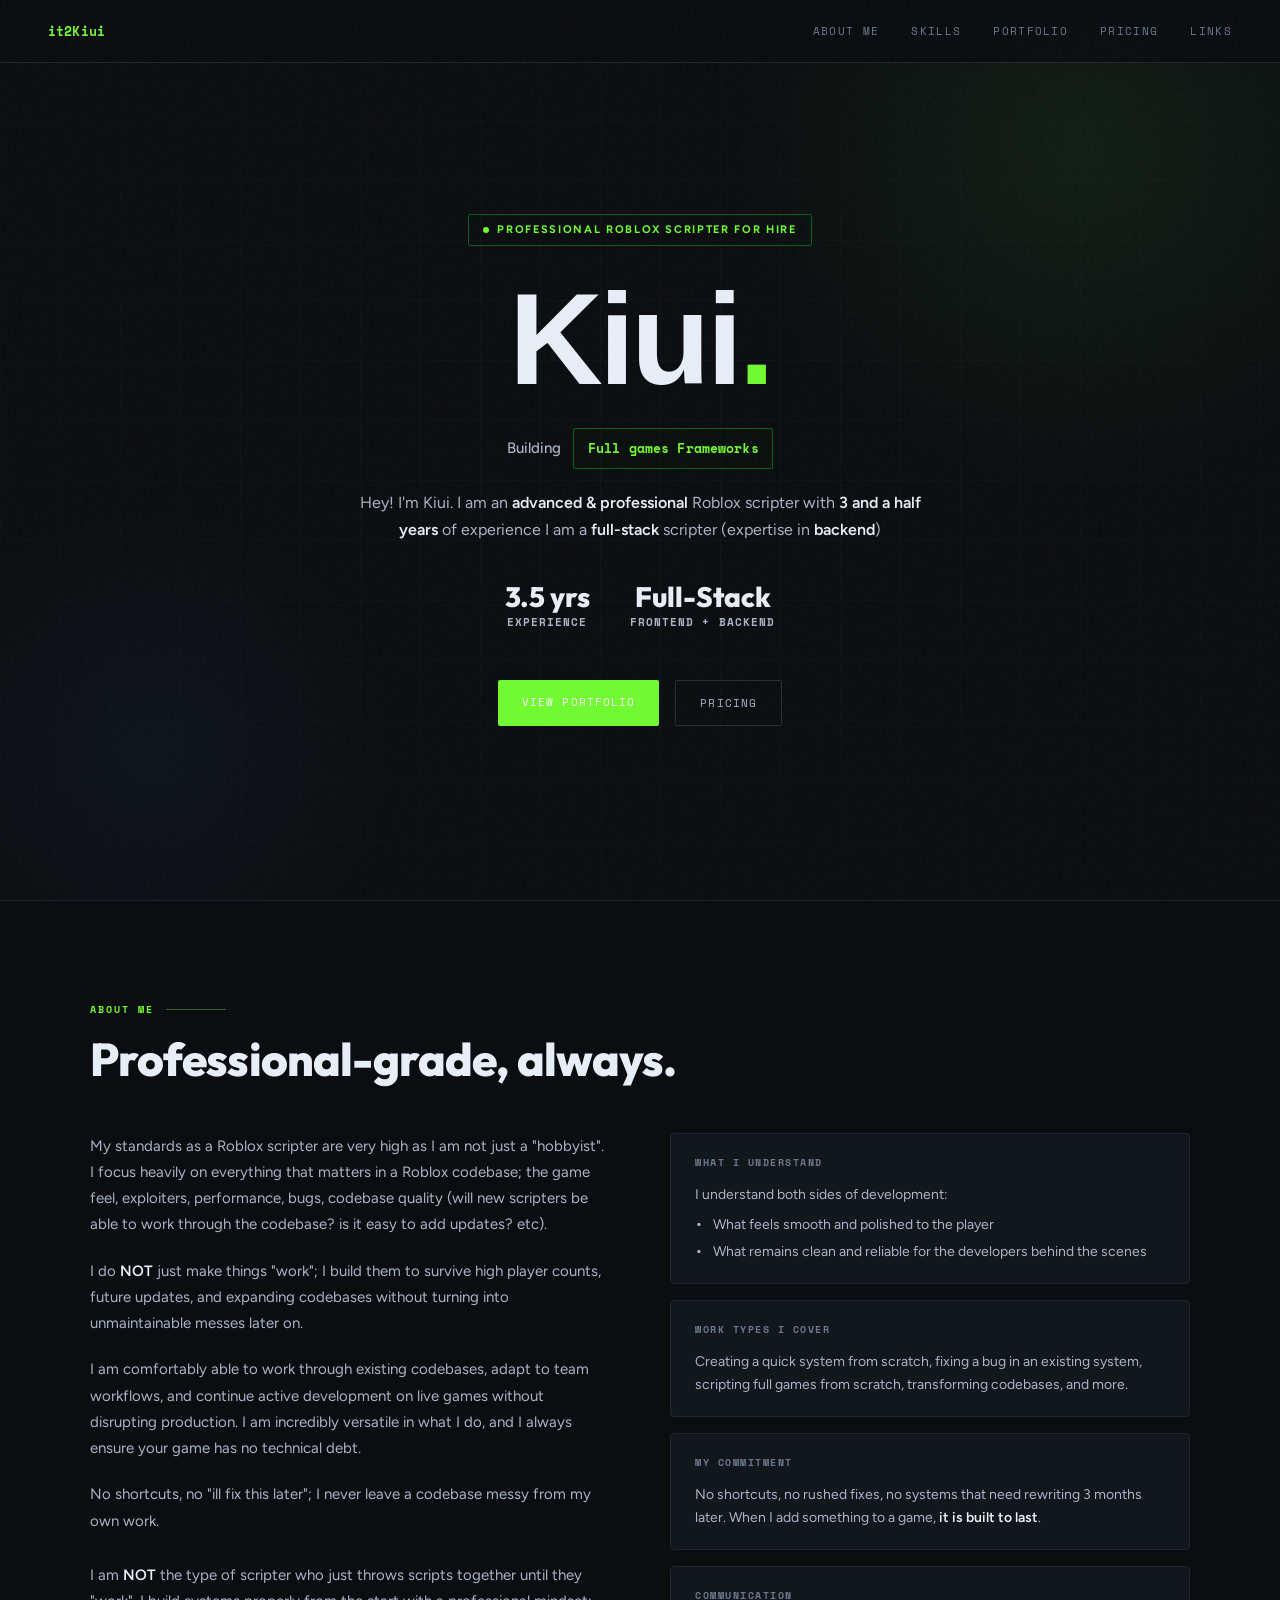
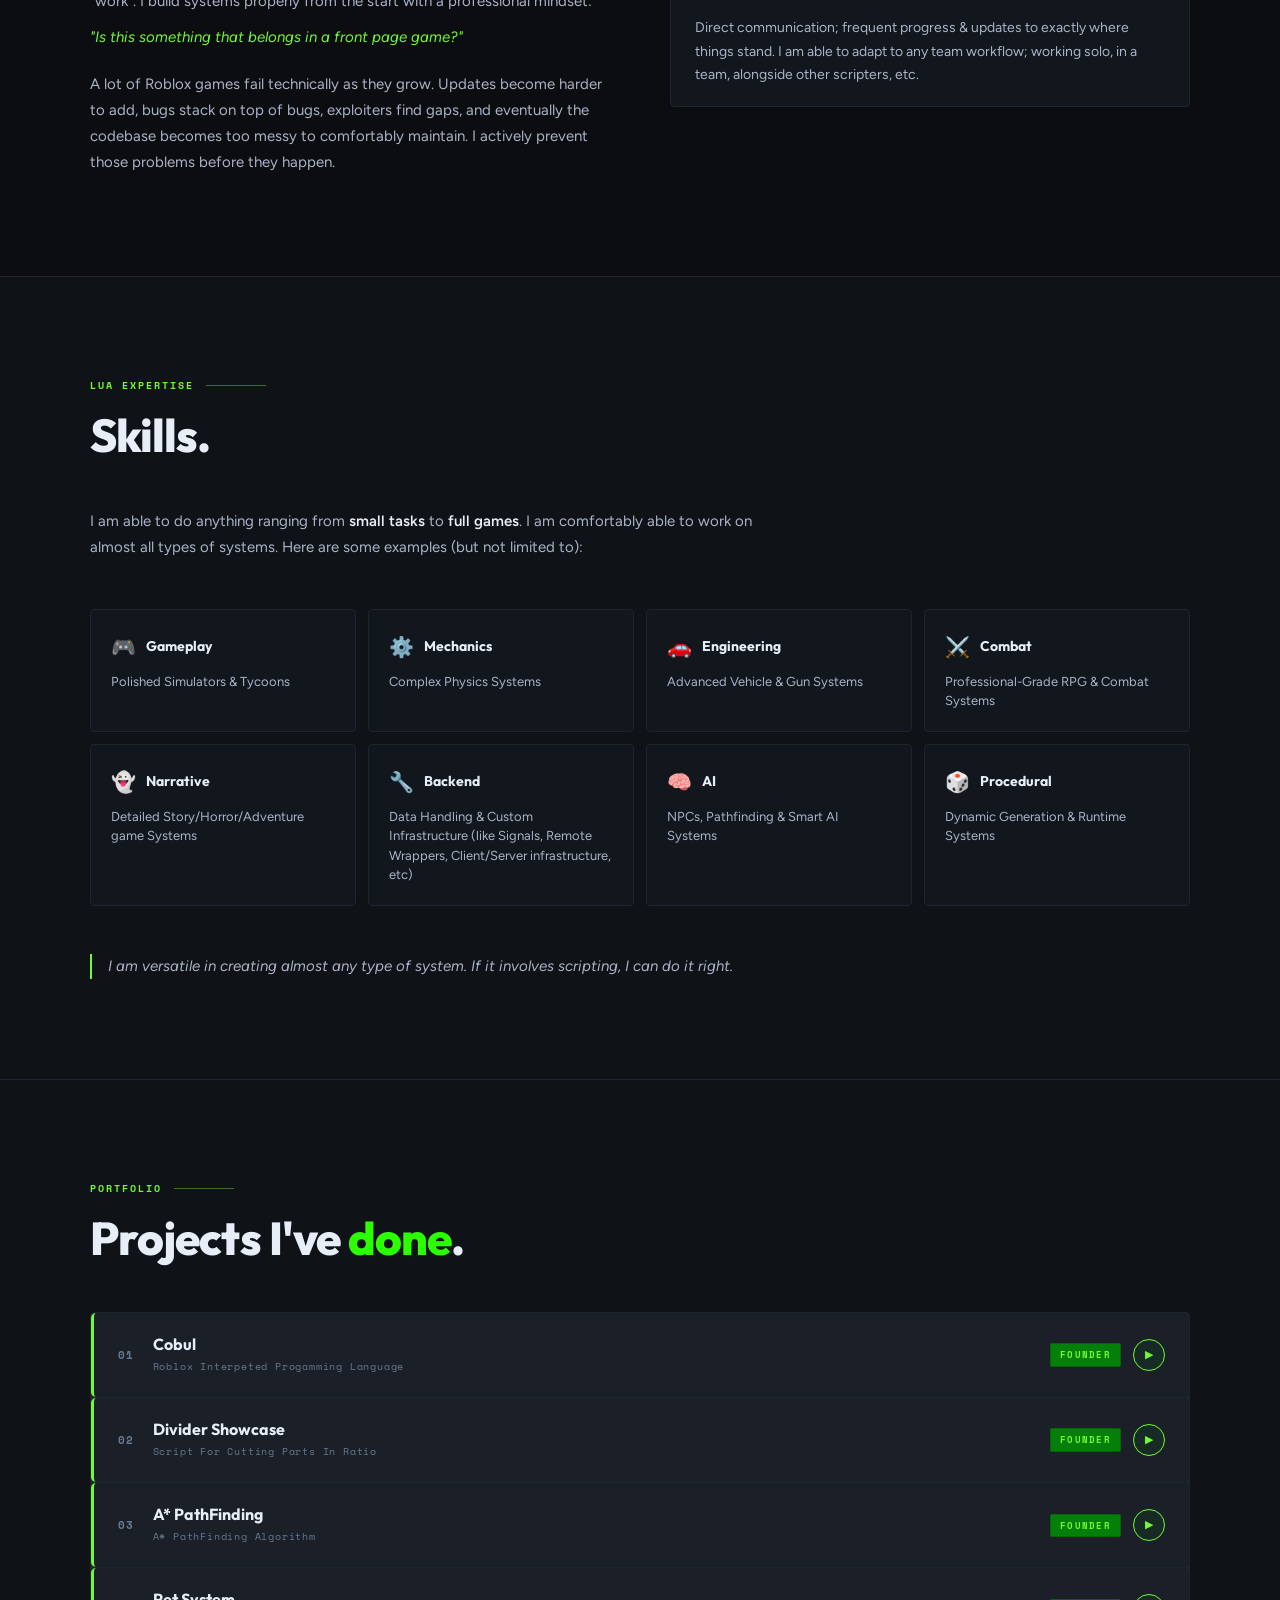
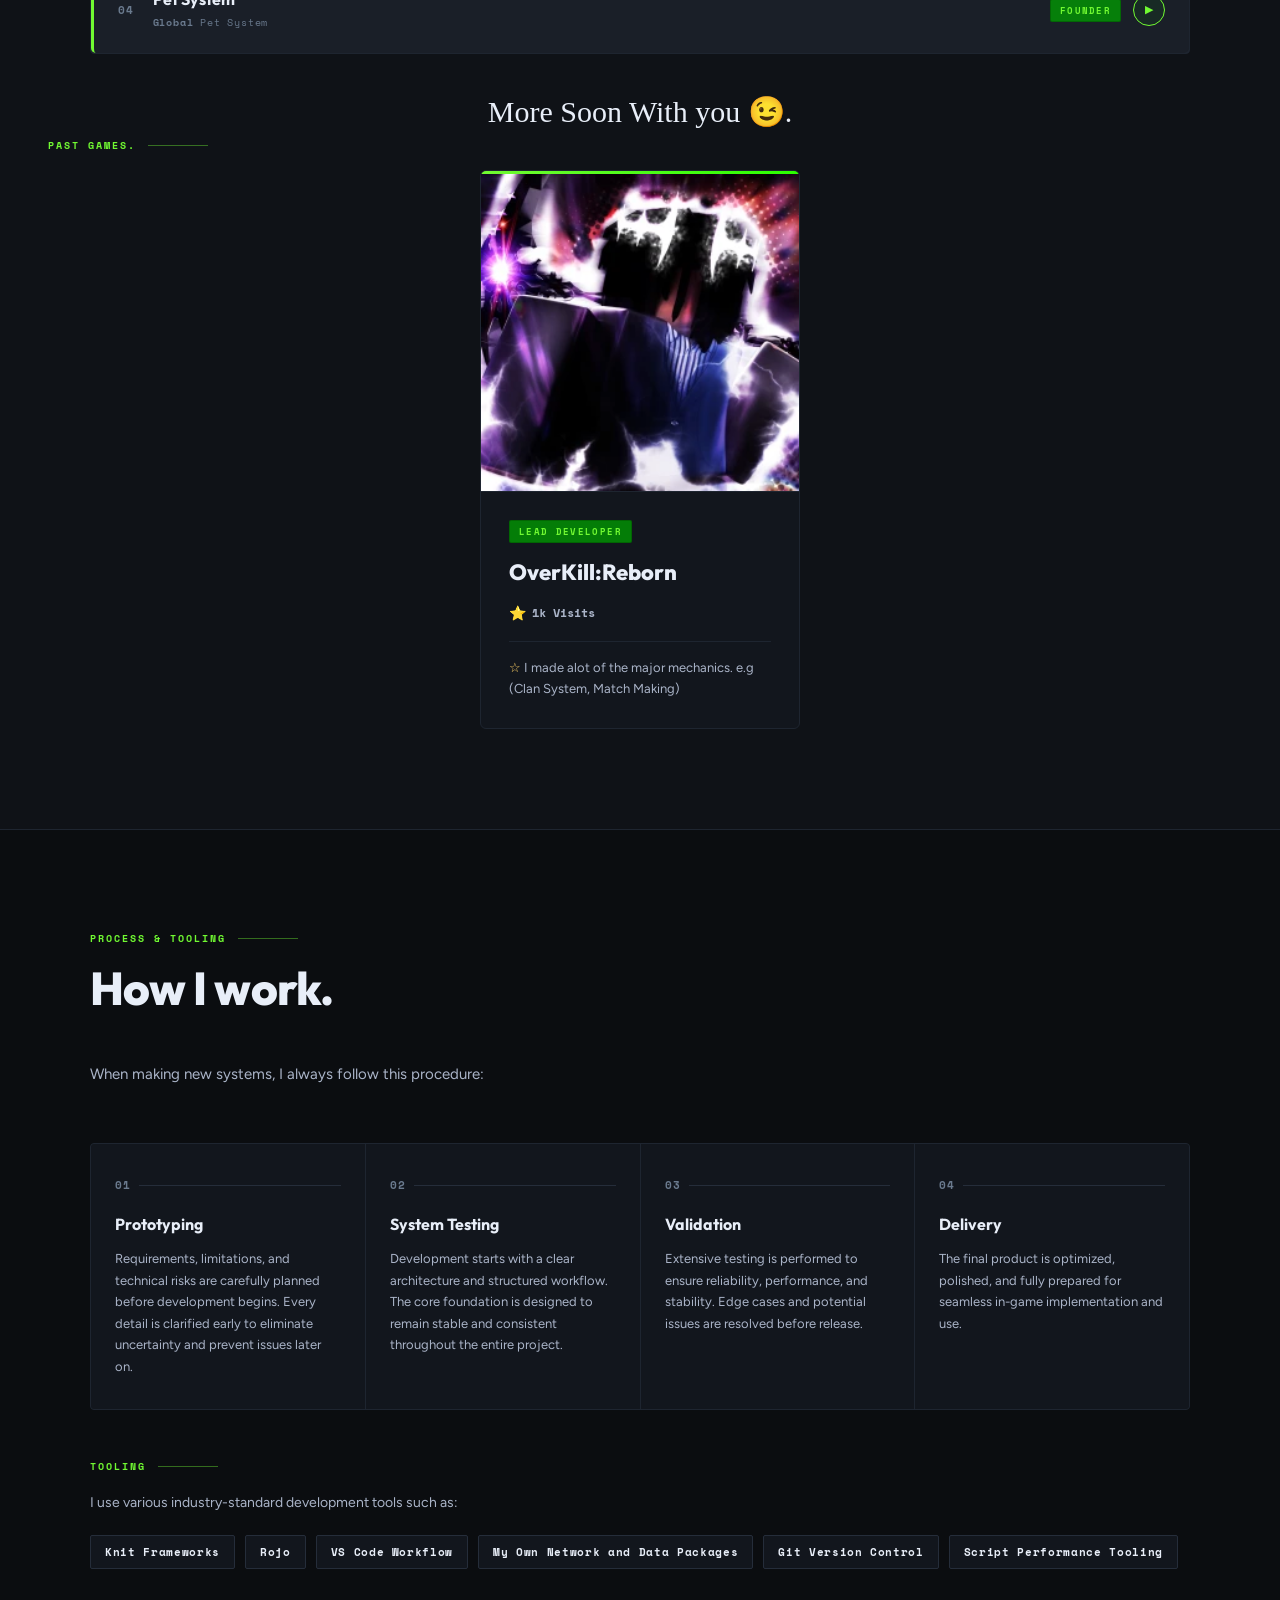
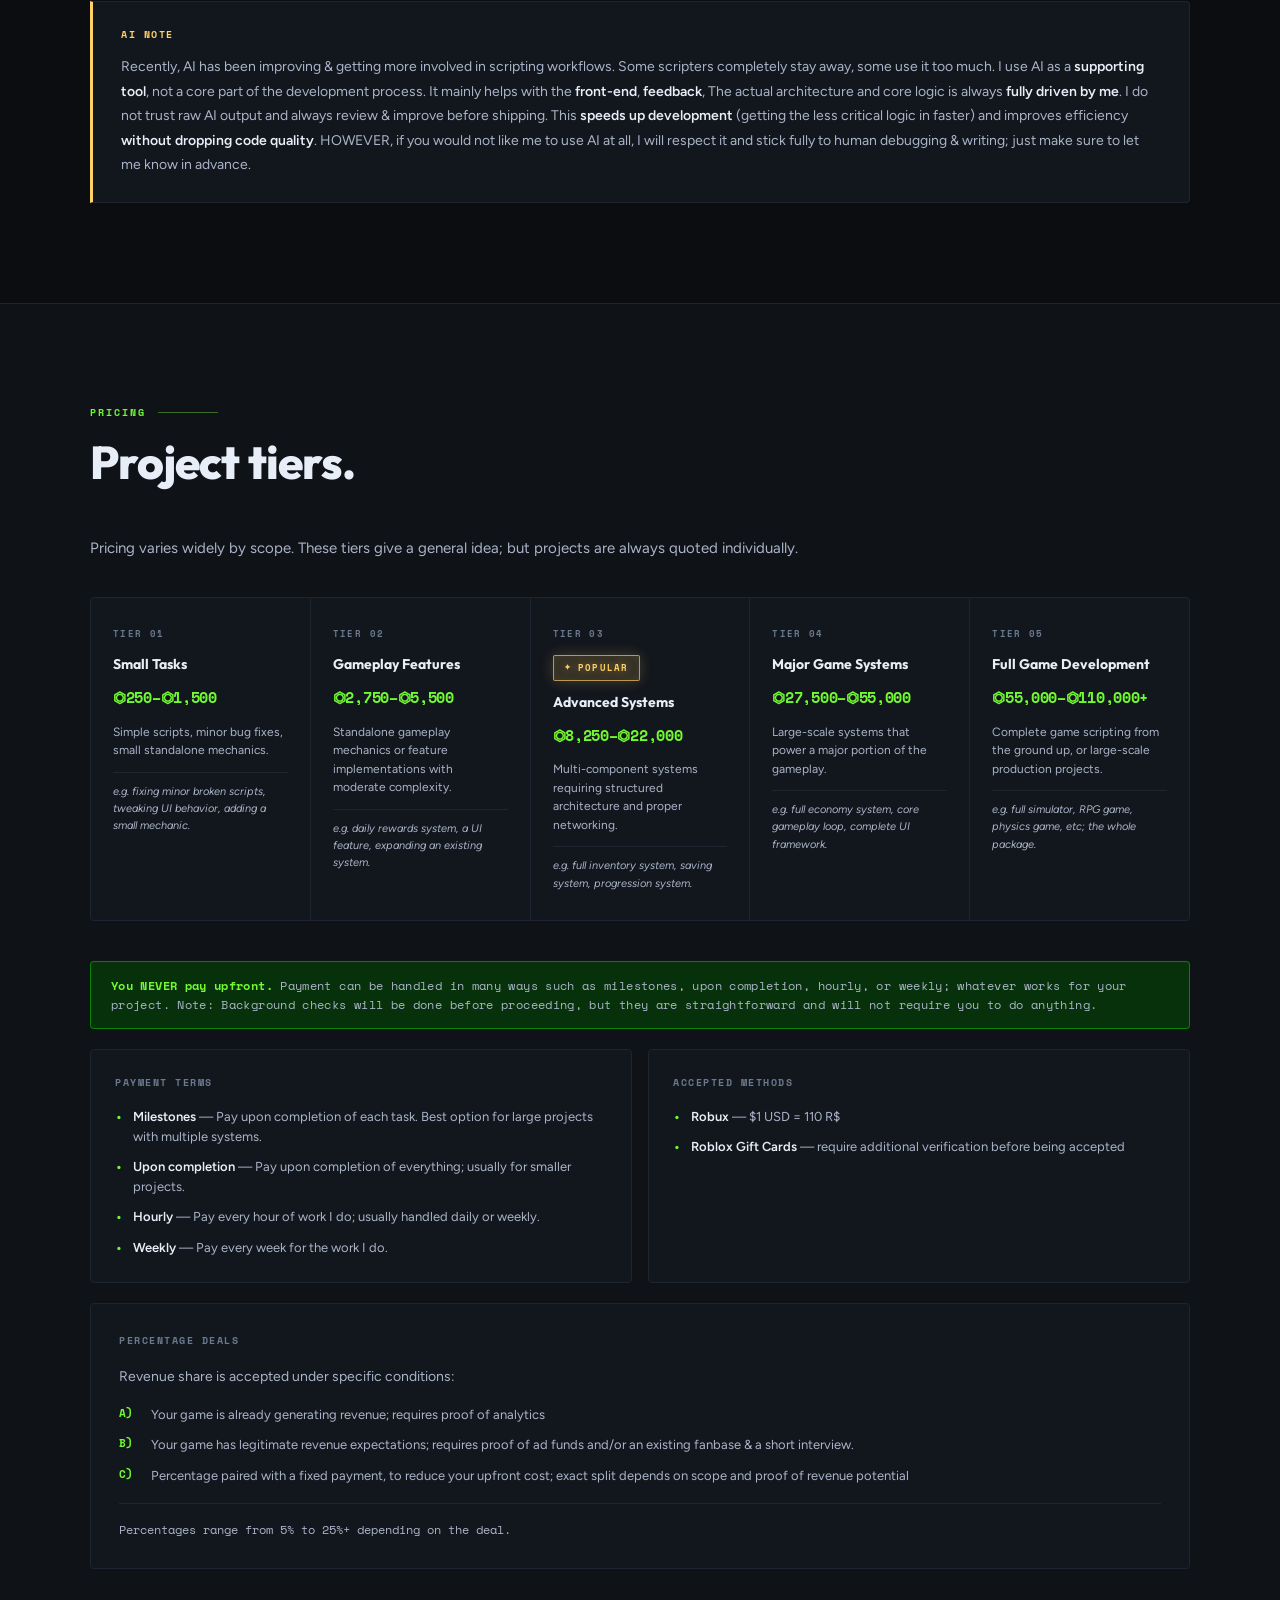
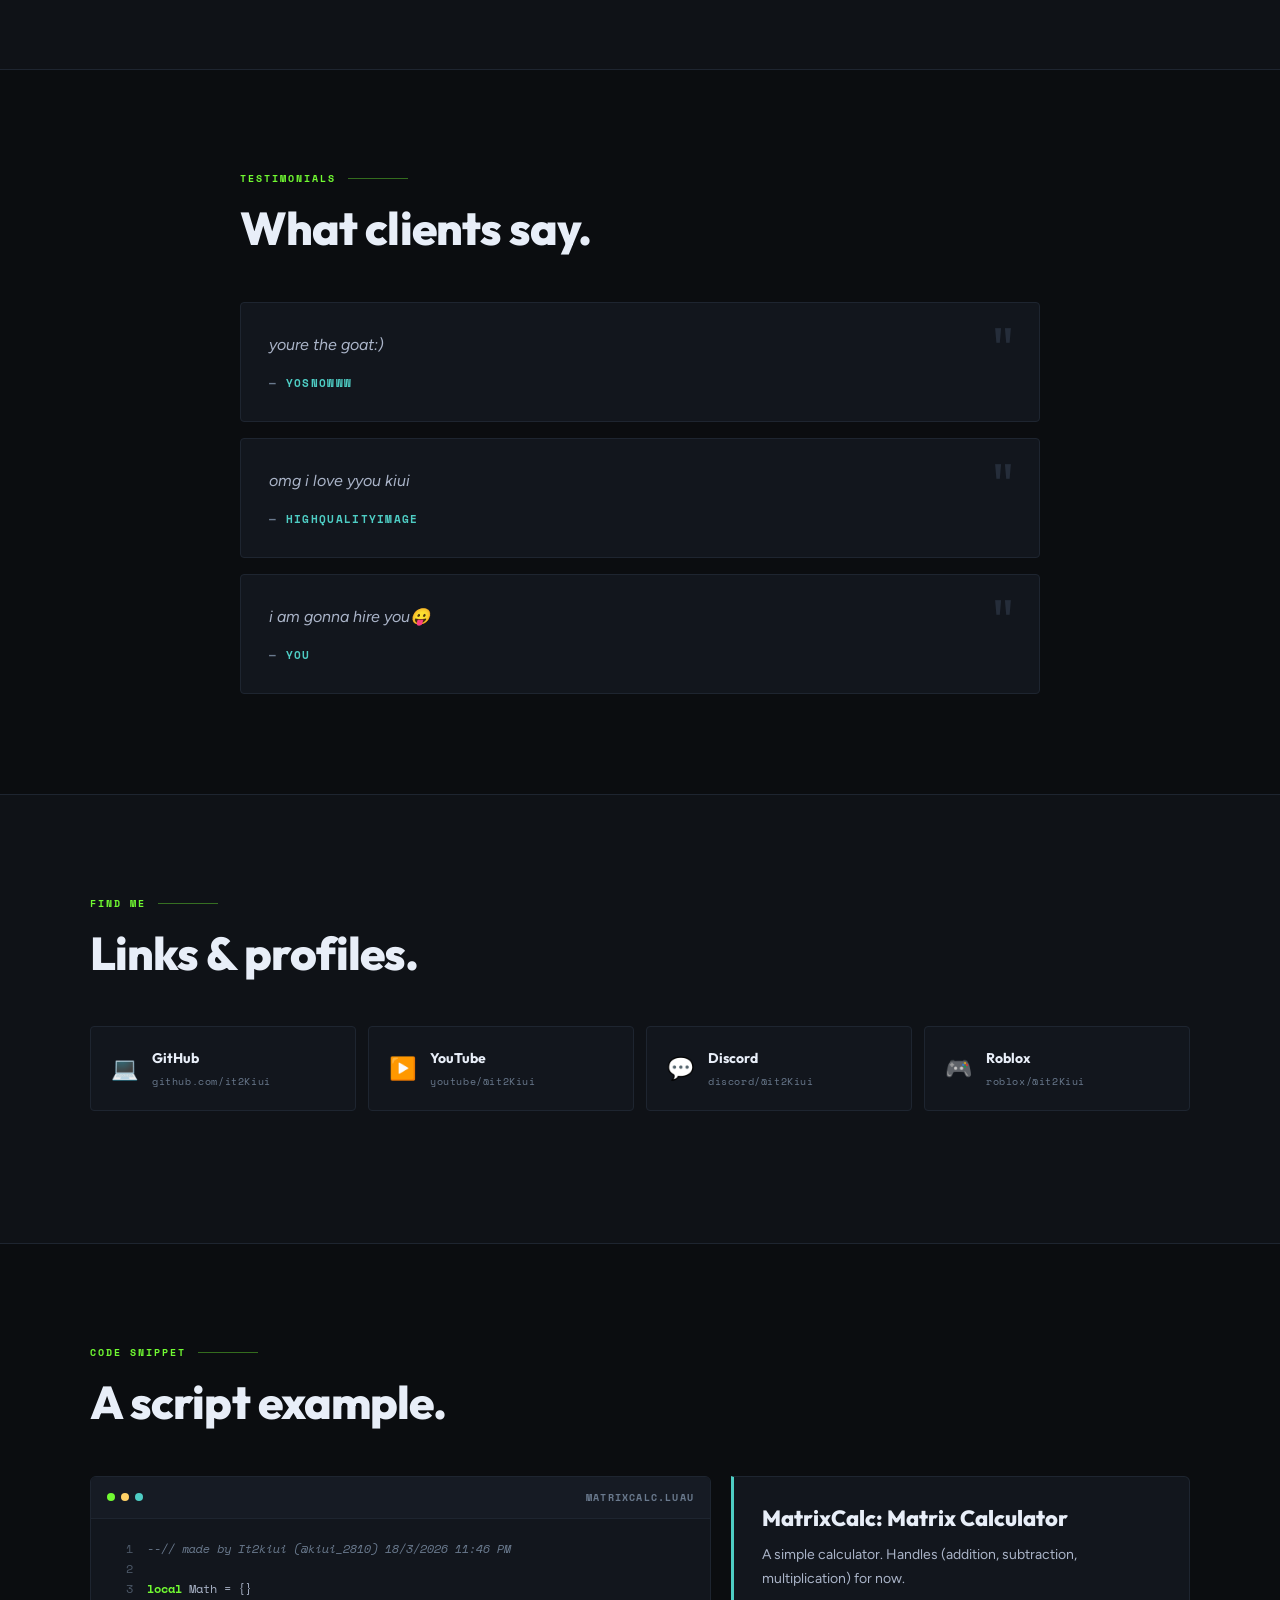
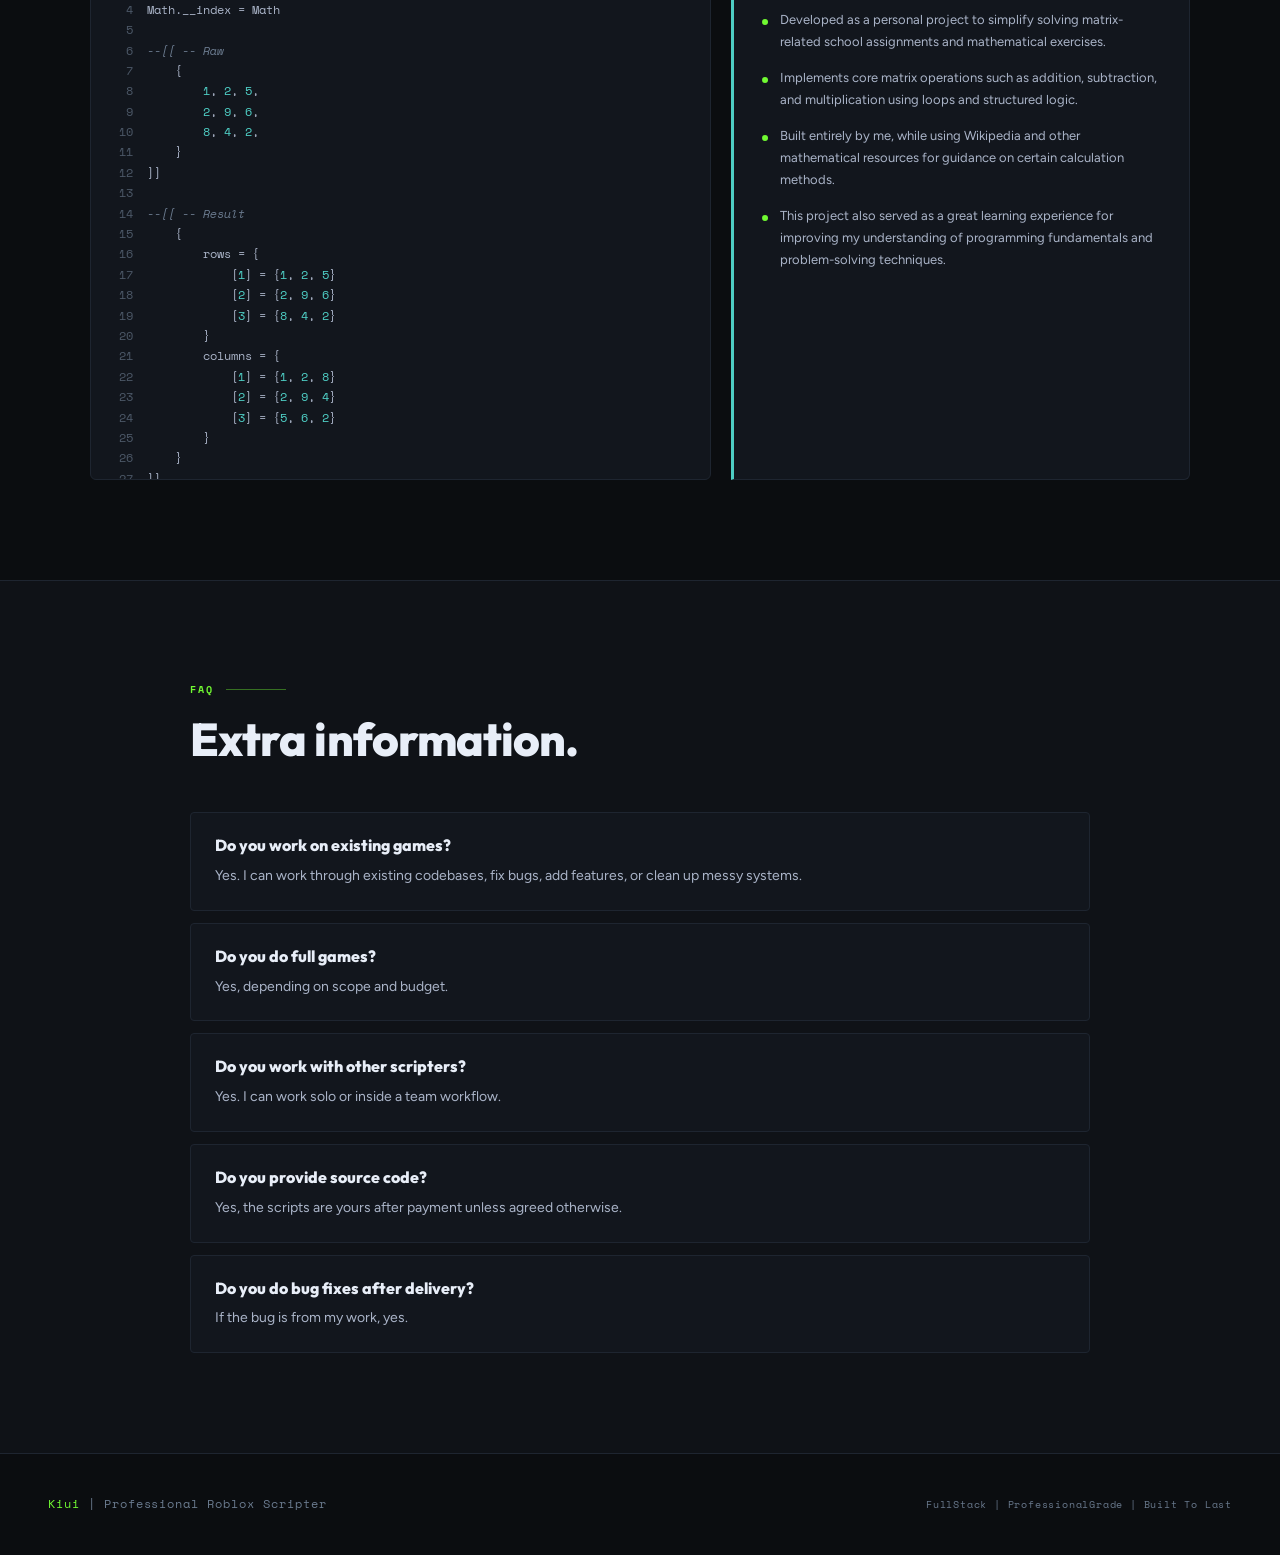
==== commit 1ee8b2d3: "Portofilio Update" ====
--- a/index.html
+++ b/index.html
@@ -3,7 +3,7 @@
 <head>
 <meta charset="UTF-8" />
 <meta name="viewport" content="width=device-width, initial-scale=1.0" />
-<title>Local | Professional Roblox Scripter</title>
+<title>Kiui | Professional Roblox Scripter</title>
 <link rel="preconnect" href="https://fonts.googleapis.com" />
 <link rel="preconnect" href="https://fonts.gstatic.com" crossorigin />
 <link href="https://fonts.googleapis.com/css2?family=Space+Mono:ital,wght@0,400;0,700;1,400&family=Outfit:wght@400;500;600;700;800;900&family=Figtree:ital,wght@0,300;0,400;0,500;0,600;1,300;1,400&display=swap" rel="stylesheet" />
@@ -18,8 +18,8 @@
     --card2: #1a1f28;
     --border: #1e2530;
     --border2: #252d3a;
-    --accent: #e8484a;
-    --accent2: #ff6b35;
+    --accent: #71fa32;
+    --accent2: #2bff00;
     --accent3: #ffd166;
     --teal: #4ecdc4;
     --blue: #4a9eff;
@@ -65,6 +65,11 @@
     backdrop-filter: blur(16px);
     border-bottom: 1px solid var(--border);
   }
+
+  .highlight {
+    color: var(--accent2); /* change to any color */
+  }
+
   .nav-logo {
     font-family: var(--mono);
     font-size: 13px;
@@ -114,7 +119,7 @@
     position: absolute;
     top: -200px; right: -150px;
     width: 700px; height: 700px;
-    background: radial-gradient(circle, rgba(232,72,74,0.08) 0%, transparent 70%);
+    background: radial-gradient(circle, rgba(85, 232, 72, 0.08) 0%, transparent 70%);
     pointer-events: none;
   }
   .hero-glow2 {
@@ -142,7 +147,7 @@
     letter-spacing: 0.15em;
     text-transform: uppercase;
     color: var(--accent);
-    border: 1px solid rgba(232,72,74,0.3);
+    border: 1px solid rgba(0, 126, 27, 0.753);
     padding: 6px 14px;
     border-radius: 2px;
     margin-bottom: 28px;
@@ -197,9 +202,9 @@
     display: inline-flex;
     align-items: center;
     padding: 8px 14px;
-    border: 1px solid rgba(232,72,74,0.45);
+    border: 1px solid rgba(0, 126, 27, 0.753);
     border-radius: 2px;
-    background: rgba(232,72,74,0.08);
+    background: rgba(8, 65, 0, 0.08);
     min-height: 38px;
     transition: width 260ms ease;
     overflow: hidden;
@@ -282,9 +287,9 @@
     border: none;
   }
   .btn-primary { background: var(--accent); color: #fff; }
-  .btn-primary:hover { background: #c93a3c; transform: translateY(-1px); }
+  .btn-primary:hover { background: #018116; transform: translateY(-1px); transform: scale(1.1);}
   .btn-secondary { background: transparent; color: var(--text2); border: 1px solid var(--border2); }
-  .btn-secondary:hover { border-color: var(--text3); color: var(--text); }
+  .btn-secondary:hover { border-color: var(--text3); color: var(--text); transform: scale(1.1);}
 
   /* SECTIONS */
   section { padding: 100px 48px; }
@@ -481,6 +486,7 @@
     gap: 20px;
     margin-bottom: 40px;
   }
+
   .game-card {
     background: var(--card);
     border: 1px solid var(--border);
@@ -508,9 +514,9 @@
     font-weight: 700;
     letter-spacing: 0.15em;
     text-transform: uppercase;
-    background: rgba(232,72,74,0.12);
+    background: rgba(0, 160, 0, 0.75);
     color: var(--accent);
-    border: 1px solid rgba(232,72,74,0.25);
+    border: 1px solid rgba(0, 80, 0, 0.5);
     padding: 3px 9px;
     border-radius: 2px;
   }
@@ -618,9 +624,9 @@
     margin-bottom: 8px;
   }
   .mini-role-badge.head {
-    background: rgba(232,72,74,0.1);
+    background: rgba(0, 160, 0, 0.75);
     color: var(--accent);
-    border: 1px solid rgba(232,72,74,0.2);
+    border: 1px solid rgba(0, 80, 0, 0.5);
   }
   .mini-role-badge.assist {
     background: rgba(74,158,255,0.1);
@@ -740,8 +746,8 @@
   .price-tier { background: var(--card); padding: 28px 22px; transition: background 0.2s; position: relative; }
   .price-tier:hover { background: var(--card2); }
   .tier-num { font-family: var(--mono); font-size: 9px; font-weight: 700; letter-spacing: 0.15em; text-transform: uppercase; color: var(--text3); margin-bottom: 12px; }
-  .tier-name { font-family: var(--display); font-size: 16px; font-weight: 700; color: var(--text); margin-bottom: 8px; }
-  .tier-price { font-family: var(--mono); font-size: 20px; color: var(--accent); font-weight: 700; margin-bottom: 12px; letter-spacing: -0.02em; }
+  .tier-name { font-family: var(--display); font-size: 14px; font-weight: 700; color: var(--text); margin-bottom: 8px; }
+  .tier-price { font-family: var(--mono); font-size: 15px; color: var(--accent); font-weight: 700; margin-bottom: 12px; letter-spacing: -0.02em; }
   .tier-desc { font-size: 12px; color: var(--text2); line-height: 1.55; margin-bottom: 12px; font-weight: 400; }
   .tier-examples { font-size: 11px; color: var(--text2); font-style: italic; line-height: 1.55; border-top: 1px solid var(--border); padding-top: 10px; font-weight: 400; }
   .popular-tag {
@@ -776,8 +782,8 @@
   .payment-block li strong { color: var(--text); font-weight: 600; }
 
   .notice-bar {
-    background: rgba(232,72,74,0.07);
-    border: 1px solid rgba(232,72,74,0.2);
+    background: rgba(0,80,0,0.5);
+    border: 1px solid rgba(0,160,0,0.75);
     border-radius: 4px;
     padding: 14px 20px;
     font-family: var(--mono);
@@ -1063,12 +1069,286 @@
     .steps { grid-template-columns: 1fr; }
     .hero-stats { gap: 24px; }
   }
+
+.proj-layout {
+  display: grid;
+  grid-template-columns: 1fr;
+  gap: 20px;
+  max-width: 1100px;
+  margin: 0 auto;
+  align-items: start;
+}
+
+.proj-layout.panel-open {
+  grid-template-columns: 1fr 420px;
+}
+
+.proj-list {
+  display: flex;
+  flex-direction: column;
+  gap: 1px;
+  background: var(--border);
+  border: 1px solid var(--border);
+  border-radius: 4px;
+  overflow: hidden;
+}
+
+.proj-row {
+  background: var(--card);
+  padding: 22px 24px;
+  display: flex;
+  align-items: center;
+  justify-content: space-between;
+  gap: 20px;
+  cursor: pointer;
+  border-radius: 5px;
+  transition: background 0.18s, border-left-color 0.18s;
+  border-left: 3px solid transparent;
+  user-select: none;
+}
+
+.proj-row:hover {
+  background: var(--card2);
+}
+
+.proj-row.active {
+  background: var(--card2);
+  border-left-color: var(--accent);
+}
+
+.proj-row-left {
+  display: flex;
+  align-items: center;
+  gap: 18px;
+  min-width: 0;
+}
+
+.proj-num {
+  font-family: var(--mono);
+  font-size: 11px;
+  font-weight: 700;
+  color: var(--text3);
+  letter-spacing: 0.12em;
+  flex-shrink: 0;
+}
+
+.proj-title {
+  font-family: var(--display);
+  font-size: 16px;
+  font-weight: 700;
+  color: var(--text);
+  line-height: 1.2;
+  margin-bottom: 4px;
+  white-space: nowrap;
+  overflow: hidden;
+  text-overflow: ellipsis;
+}
+
+.proj-sub {
+  font-family: var(--mono);
+  font-size: 10px;
+  color: var(--text3);
+  letter-spacing: 0.08em;
+  white-space: nowrap;
+  overflow: hidden;
+  text-overflow: ellipsis;
+}
+
+.proj-row-right {
+  display: flex;
+  align-items: center;
+  gap: 12px;
+  flex-shrink: 0;
+}
+
+.proj-badge {
+  font-family: var(--mono);
+  font-size: 9px;
+  font-weight: 700;
+  letter-spacing: 0.14em;
+  text-transform: uppercase;
+  padding: 3px 9px;
+  border-radius: 2px;
+}
+
+.proj-badge.head {
+  background: rgba(0,160,0,.75);
+  color: var(--accent);
+  border: 1px solid rgba(0,80,0,.5);
+}
+
+.proj-badge.assist {
+  background: rgba(74,158,255,.1);
+  color: var(--blue);
+  border: 1px solid rgba(74,158,255,.2);
+}
+
+.proj-badge.fix {
+  background: rgba(255,209,102,.1);
+  color: var(--accent3);
+  border: 1px solid rgba(255,209,102,.2);
+}
+
+.proj-badge.gameplay {
+  background: rgba(76,216,160,.1);
+  color: var(--teal);
+  border: 1px solid rgba(76,216,160,.2);
+}
+
+.proj-play-btn {
+  width: 32px;
+  height: 32px;
+  border-radius: 50%;
+  border: 1px solid var(--border2);
+  display: flex;
+  align-items: center;
+  justify-content: center;
+  font-size: 11px;
+  color: var(--text3);
+  transition: border-color 0.18s, color 0.18s, background 0.18s;
+  flex-shrink: 0;
+}
+
+.proj-row:hover .proj-play-btn,
+.proj-row.active .proj-play-btn {
+  border-color: var(--accent);
+  color: var(--accent);
+  background: rgba(0,160,0,.08);
+}
+
+.proj-video-panel {
+  display: none;
+  position: sticky;
+  top: 88px;
+}
+
+.proj-layout.panel-open .proj-video-panel {
+  display: block;
+}
+
+.proj-video-inner {
+  background: var(--card);
+  border: 1px solid var(--border);
+  border-radius: 6px;
+  overflow: hidden;
+  animation: panelIn 0.25s ease;
+}
+
+@keyframes panelIn {
+  from { opacity: 0; transform: translateX(12px); }
+  to   { opacity: 1; transform: translateX(0); }
+}
+
+.proj-video-header {
+  display: flex;
+  align-items: flex-start;
+  justify-content: space-between;
+  gap: 12px;
+  padding: 20px 20px 16px;
+  border-bottom: 1px solid var(--border);
+}
+
+.proj-video-title {
+  font-family: var(--display);
+  font-size: 17px;
+  font-weight: 800;
+  color: var(--text);
+  line-height: 1.2;
+  margin-bottom: 5px;
+}
+
+.proj-video-meta {
+  font-family: var(--mono);
+  font-size: 10px;
+  color: var(--text3);
+  letter-spacing: 0.08em;
+}
+
+.proj-close-btn {
+  background: transparent;
+  border: 1px solid var(--border2);
+  color: var(--text3);
+  border-radius: 2px;
+  width: 28px;
+  height: 28px;
+  font-size: 12px;
+  cursor: pointer;
+  flex-shrink: 0;
+  transition: border-color 0.15s, color 0.15s;
+  display: flex;
+  align-items: center;
+  justify-content: center;
+}
+
+.proj-close-btn:hover {
+  border-color: var(--text3);
+  color: var(--text);
+}
+
+.proj-iframe-wrap {
+  position: relative;
+  aspect-ratio: 16 / 9;
+  width: 100%;
+  background: var(--bg3);
+}
+
+.proj-iframe-wrap iframe {
+  position: absolute;
+  inset: 0;
+  width: 100%;
+  height: 100%;
+  border: none;
+  display: block;
+}
+
+.proj-video-note {
+  font-size: 13px;
+  color: var(--text2);
+  line-height: 1.65;
+  padding: 16px 20px;
+  border-top: 1px solid var(--border);
+  font-weight: 400;
+}
+
+.proj-video-link {
+  display: inline-flex;
+  align-items: center;
+  gap: 6px;
+  margin: 0 20px 18px;
+  font-family: var(--mono);
+  font-size: 10px;
+  font-weight: 700;
+  letter-spacing: 0.1em;
+  text-transform: uppercase;
+  color: var(--blue);
+  text-decoration: none;
+  transition: color 0.2s;
+}
+
+.proj-video-link::after { content: '↗'; }
+.proj-video-link:hover  { color: var(--text); }
+
+/* ── RESPONSIVE ──────────────────────── */
+@media (max-width: 860px) {
+  .proj-layout.panel-open {
+    grid-template-columns: 1fr;         /* stack again on mobile */
+  }
+
+  .proj-video-panel {
+    position: static;
+  }
+}
+
+@media (max-width: 480px) {
+  .proj-badge { display: none; }        /* save space on very small screens */
+}
+
 </style>
 </head>
 <body>
 
 <nav>
-  <div class="nav-logo">devlocal</div>
+  <div class="nav-logo">it2Kiui</div>
   <ul class="nav-links">
     <li><a href="#about">About Me</a></li>
     <li><a href="#skills">Skills</a></li>
@@ -1085,28 +1365,30 @@
   <div class="hero-glow2"></div>
   <div class="hero-inner">
     <div class="hero-tag">Professional Roblox Scripter For Hire</div>
-    <h1>Local<span class="accent-dot">.</span></h1>
+    <h1>Kiui<span class="accent-dot">.</span></h1>
 
     <div class="hero-rotator-wrap">
       <span class="rotator-label">Building</span>
       <span class="rotator-shell" id="rotator-shell">
-        <span class="rotator-text" id="rotator-text">full game frameworks</span>
-        <span class="rotator-measure" id="rotator-measure">full game frameworks</span>
+        <span class="rotator-text" id="rotator-text">Full games Frameworks</span>
+        <span class="rotator-measure" id="rotator-measure">Full games Frameworks</span>
       </span>
     </div>
 
     <p class="hero-sub">
-      Hey! I'm Local. I am an <strong>advanced &amp; professional</strong> Roblox scripter with <strong>5 years</strong> of experience (I started scripting in 2021). I am a <strong>full-stack</strong> scripter (expertise in both frontend &amp; backend) specializing in professional-grade scripting.
+      Hey! I'm Kiui. I am an <strong>advanced &amp; professional</strong> Roblox scripter with <strong>3 and a half years</strong> of experience I am a <strong>full-stack</strong> scripter (expertise in <strong>backend</strong>)
     </p>
     <div class="hero-stats">
       <div class="stat">
-        <span class="stat-val">5 yrs</span>
+        <span class="stat-val">3.5 yrs</span>
         <span class="stat-label">Experience</span>
       </div>
+      <!--
       <div class="stat">
         <span class="stat-val">2.5K+</span>
         <span class="stat-label">Peak CCU</span>
       </div>
+      -->
       <div class="stat">
         <span class="stat-val">Full-Stack</span>
         <span class="stat-label">Frontend + Backend</span>
@@ -1163,71 +1445,11 @@
 
 <div class="divider"></div>
 
-<!-- SKILLS -->
+<!-- WHAT I DO -->
 <section id="skills">
-  <div class="skills-wrap">
-    <p class="section-label">Luau Expertise</p>
-    <h2 class="section-title">Mastered Skills</h2>
-    <div class="skills-grid fade-in">
-      <div class="skill-item">
-        <span class="skill-icon">🏗️</span>
-        <h3>Core Architecture</h3>
-        <p>Modular, OOP-based frameworks designed for scalability and maintainability. Frameworks designed to handle massive &amp; complex codebases.</p>
-      </div>
-      <div class="skill-item">
-        <span class="skill-icon">💾</span>
-        <h3>Data Handling</h3>
-        <p>ProfileStore and <strong>Custom-made datastore wrappers</strong> with server authority and proper session locking to prevent data loss.</p>
-      </div>
-      <div class="skill-item">
-        <span class="skill-icon">🛡️</span>
-        <h3>Security &amp; Anti-Exploit</h3>
-        <p>Every critical action owned on the server. Client never trusted, effective validation, RemoteEvents sanitized, rate-limited, and rejected when it doesn't make sense. <strong>No exploitable surface, 0 client trust.</strong></p>
-      </div>
-      <div class="skill-item">
-        <span class="skill-icon">⚡</span>
-        <h3>Performance</h3>
-        <p>Best &amp; most efficient, modern practices, profiler-guided optimization. High frame rates under load, low NetworkPing, and no unnecessary replication.</p>
-      </div>
-      <div class="skill-item">
-        <span class="skill-icon">🎨</span>
-        <h3>UI/UX Systems</h3>
-        <p>Clean, responsive GUIs with polished &amp; robust tween behavior. High-quality UI animations that feel like they belong, not bolted on.</p>
-      </div>
-      <div class="skill-item">
-        <span class="skill-icon">🔗</span>
-        <h3>Networking</h3>
-        <p>Clear client/server boundaries. Efficient RemoteEvent and RemoteFunction pipelines where each side owns exactly what it should.</p>
-      </div>
-      <div class="skill-item">
-        <span class="skill-icon">💰</span>
-        <h3>Monetization</h3>
-        <p>DevProducts, Gamepasses, and receipt handlers wired correctly; purchase flows tied to actual game economy logic.</p>
-      </div>
-      <div class="skill-item">
-        <span class="skill-icon">♟️</span>
-        <h3>Systems Design</h3>
-        <p>Gameplay loops and progression systems built around long-term retention, not just the initial launch rush.</p>
-      </div>
-      <div class="skill-item">
-        <span class="skill-icon">🔍</span>
-        <h3>Debugging &amp; Reliability</h3>
-        <p>Edge cases caught before they ship. Complex bugs traced to their root cause, not papered over with workarounds.</p>
-      </div>
-    </div>
-    <div class="skills-note fade-in">
-      Whether I'm scripting from scratch or continuing someone else's work, the approach stays the same. The standards stay high, the process doesn't change, and the work gets done right.
-    </div>
-  </div>
-</section>
-
-<div class="divider"></div>
-
-<!-- WHAT I DO -->
-<section id="services">
   <div class="services-wrap">
-    <p class="section-label">What I Do</p>
-    <h2 class="section-title">Full range, zero limits.</h2>
+    <p class="section-label">Lua expertise</p>
+    <h2 class="section-title">Skills.</h2>
     <p class="services-intro">
       I am able to do anything ranging from <strong>small tasks</strong> to <strong>full games</strong>. I am comfortably able to work on almost all types of systems. Here are some examples (but not limited to):
     </p>
@@ -1299,125 +1521,152 @@
 <section id="portfolio">
   <div class="portfolio-wrap">
     <p class="section-label">Portfolio</p>
-    <h2 class="section-title">Games I've shipped.</h2>
-    <div class="games-grid fade-in">
-
-      <div class="game-card">
-        <div class="game-card-accent teal"></div>
-        <img class="game-image" src="Images/MowUrSnow.webp" alt="Mow Ur Snow! ❄️ icon" loading="lazy">
-        <div class="game-body">
-          <div class="game-meta"><span class="role-badge">Head Scripter</span></div>
-          <h3 class="game-title">Mow Ur Snow! ❄️</h3>
-          <div class="game-stats">
-            <span class="gstat"><span class="gstat-icon">⭐</span> 1.2M Visits</span>
-            <span class="gstat"><span class="gstat-icon">🔥</span> 1.5K+ Peak CCU</span>
+    <h2 class="section-title">
+      Projects I've <span class="highlight">done</span>.
+    </h2>
+
+    <div class="proj-layout">
+
+      <!-- ── LIST ── -->
+      <div class="proj-list fade-in" id="projList">
+        <!--Cobul V1.0.0-->
+        <div class="proj-row active"
+             data-yt="0SEV1HH3vLA"
+             data-title="Cobul V1.0.0"
+             data-meta="Configurable · Modularised · Ready-To-Use"
+             data-note="A full roblox interpeted progamming language made for an upcoming project, made solely by me">
+          <div class="proj-row-left">
+            <span class="proj-num">01</span>
+            <div>
+              <div class="proj-title">Cobul</div>
+              <div class="proj-sub">Roblox Interpeted Progamming Language</div>
+            </div>
           </div>
-          <div class="game-note"><span class="note-star">☆</span> Fun fact: The game's codebase used to be incredibly messy. I transformed the codebase from messy roughwork into a professional-grade codebase. Modular, server-authoritative, performance optimized.</div>
-          <a href="https://www.roblox.com/games/134354795189883/Mow-Ur-Snow" target="_blank" class="game-link">View on Roblox</a>
-        </div>
-      </div>
-
-      <div class="game-card">
-        <div class="game-card-accent"></div>
-        <img class="game-image" src="Images/NoMoreSchool.webp" alt="NO MORE SCHOOL icon" loading="lazy">
-        <div class="game-body">
-          <div class="game-meta"><span class="role-badge">Head Scripter</span></div>
-          <h3 class="game-title featured">NO MORE SCHOOL</h3>
-          <div class="game-stats">
-            <span class="gstat"><span class="gstat-icon">⭐</span> 5M Visits</span>
-            <span class="gstat"><span class="gstat-icon">🔥</span> 2.5K+ Peak CCU</span>
+          <div class="proj-row-right">
+            <span class="proj-badge head">Founder</span>
+            <span class="proj-play-btn" aria-label="Watch video">▶</span>
           </div>
-          <div class="game-note"><span class="note-star">☆</span> Fun fact: I shipped a significant update within 3 days of being hired. I worked through a bloated codebase to ship a huge, polished update which helped the game reach it's peak CCU of 2.5K with high satisfaction.</div>
-          <a href="https://www.roblox.com/games/103323281597335/NO-MORE-SCHOOL" target="_blank" class="game-link">View on Roblox</a>
-        </div>
-      </div>
-
-      <div class="game-card">
-        <div class="game-card-accent gold"></div>
-        <img class="game-image" src="Images/MinerArmy.webp" alt="⛏️ Miner Army! icon" loading="lazy">
-        <div class="game-body">
-          <div class="game-meta"><span class="role-badge">Head Scripter</span></div>
-          <h3 class="game-title">⛏️ Miner Army!</h3>
-          <div class="game-stats">
-            <span class="gstat"><span class="gstat-icon">⭐</span> 100K Visits</span>
-            <span class="gstat"><span class="gstat-icon">🔥</span> 300+ Peak CCU</span>
+        </div>
+
+        <!--Divider Showcase-->
+        <div class="proj-row active"
+             data-yt="0d2DptPLpJ8"
+             data-title="Divider Showcase"
+             data-meta="Easy-To-Use"
+             data-note="Modularised script for cutting parts in a ratio, good for making (cutting systems, voxel destruction)">
+          <div class="proj-row-left">
+            <span class="proj-num">02</span>
+            <div>
+              <div class="proj-title">Divider Showcase</div>
+              <div class="proj-sub">Script For Cutting Parts In Ratio</div>
+            </div>
           </div>
-          <div class="game-note"><span class="note-star">☆</span> Fun fact: I navigated through this game's messy codebase to transform it into a professional-grade codebase WHILE actively incorporating updates while live.</div>
-          <a href="https://www.roblox.com/games/125718366148964/Miner-Army" target="_blank" class="game-link">View on Roblox</a>
+          <div class="proj-row-right">
+            <span class="proj-badge head">Founder</span>
+            <span class="proj-play-btn" aria-label="Watch video">▶</span>
+          </div>
+        </div>
+
+        <!--A* PathFinding-->
+        <div class="proj-row active"
+             data-yt="BonzwU42xKQ"
+             data-title="A* PathFinding"
+             data-meta="Easy-To-Use"
+             data-note="A* path-finding algorithm, good for making (Complex PathFinding)">
+          <div class="proj-row-left">
+            <span class="proj-num">03</span>
+            <div>
+              <div class="proj-title">A* PathFinding</div>
+              <div class="proj-sub">A* PathFinding Algorithm</div>
+            </div>
+          </div>
+          <div class="proj-row-right">
+            <span class="proj-badge head">Founder</span>
+            <span class="proj-play-btn" aria-label="Watch video">▶</span>
+          </div>
+        </div>
+
+        <!--Pet System-->
+        <!--https://youtu.be/pzY2F5O6i7k-->
+        <div class="proj-row active"
+             data-yt="BonzwU42xKQ"
+             data-title="Pet System"
+             data-meta="Ready-To-Use"
+             data-note='Pet System Similar to ("Pet Sim-99", "Pet Simulator"), credits to "x.com/@gvesster" for the UI icons'>
+          <div class="proj-row-left">
+            <span class="proj-num">04</span>
+            <div>
+              <div class="proj-title">Pet System</div>
+              <div class="proj-sub"><strong>Global</strong> Pet System</div>
+            </div>
+          </div>
+          <div class="proj-row-right">
+            <span class="proj-badge head">Founder</span>
+            <span class="proj-play-btn" aria-label="Watch video">▶</span>
+          </div>
+        </div>
+
+      </div>
+
+      <!-- ── VIDEO PANEL ── -->
+      <div class="proj-video-panel" id="projVideoPanel">
+        <div class="proj-video-inner">
+
+          <div class="proj-video-header">
+            <div>
+              <div class="proj-video-title" id="pvTitle">Mow Ur Snow! ❄️</div>
+              <div class="proj-video-meta" id="pvMeta">Head Scripter · 1.2M Visits · 1.5K+ Peak CCU</div>
+            </div>
+            <button class="proj-close-btn" id="projCloseBtn" aria-label="Close video">✕</button>
+          </div>
+
+          <div class="proj-iframe-wrap">
+            <iframe
+              id="projIframe"
+              src="https://www.youtube-nocookie.com/embed/dQw4w9WgXcQ?autoplay=1&rel=0&modestbranding=1"
+              allow="accelerometer; autoplay; clipboard-write; encrypted-media; gyroscope; picture-in-picture"
+              allowfullscreen
+              loading="lazy"
+              title="Project video">
+            </iframe>
+          </div>
+
+          <div class="proj-video-note" id="pvNote">
+            Transformed a messy codebase into a professional, modular, server-authoritative, performance-optimised system.
+          </div>
+
+          <a class="proj-video-link" id="pvLink" href="https://www.roblox.com/games/134354795189883/Mow-Ur-Snow" target="_blank">
+            View on Roblox
+          </a>
+
         </div>
       </div>
 
     </div>
-
-    <div class="more-games-label fade-in">More Games</div>
-    <div class="more-games-grid fade-in">
-      <a href="https://www.roblox.com/games/76194768511184/Avoid-Trains-For-Eggs" target="_blank" class="mini-game-card">
-        <img class="mini-game-image" src="Images/AvoidTrainsForEggs.webp" alt="Avoid Trains For Eggs! icon" loading="lazy">
-        <div class="mini-game-info">
-          <span class="mini-role-badge head">Head Scripter</span>
-          <div class="mini-game-title">Avoid Trains For Eggs!</div>
-          <div class="mini-game-note">Scripted the full game from scratch under a tight deadline.</div>
-        </div>
-      </a>
-      <a href="https://www.roblox.com/games/113317945633040/Swing-Obby-for-Brainrot-Eggs" target="_blank" class="mini-game-card">
-        <img class="mini-game-image" src="Images/SwingObbyForBrainrotEggs.webp" alt="Swing Obby For Brainrot Eggs! icon" loading="lazy">
-        <div class="mini-game-info">
-          <span class="mini-role-badge assist">Assistant Scripter</span>
-          <div class="mini-game-title">Swing Obby For Brainrot Eggs!</div>
-          <div class="mini-game-note">Improved security and performance due to exploiters and low-end devices.</div>
-        </div>
-      </a>
-      <a href="https://www.roblox.com/games/112437468779514/Fling-Tower" target="_blank" class="mini-game-card">
-        <img class="mini-game-image" src="Images/FlingTower.webp" alt="Fling Tower [TROLL] icon" loading="lazy">
-        <div class="mini-game-info">
-          <span class="mini-role-badge head">Head Scripter</span>
-          <div class="mini-game-title">Fling Tower [TROLL]</div>
-          <div class="mini-game-note">Scripted the full game and integrated fast updates.</div>
-        </div>
-      </a>
-      <a href="https://www.roblox.com/games/115656072207322/Color-Bridges" target="_blank" class="mini-game-card">
-        <img class="mini-game-image" src="Images/ColorBridges.webp" alt="Color Bridges 🌈 icon" loading="lazy">
-        <div class="mini-game-info">
-          <span class="mini-role-badge head">Head Scripter</span>
-          <div class="mini-game-title">Color Bridges 🌈</div>
-          <div class="mini-game-note">Scripted the full game within a day.</div>
-        </div>
-      </a>
-      <a href="https://www.roblox.com/games/82509271555958/Compton-Life-REMASTERED" target="_blank" class="mini-game-card">
-        <img class="mini-game-image" src="Images/ComptonLifeREMASTERED.webp" alt="Compton Life REMASTERED icon" loading="lazy">
-        <div class="mini-game-info">
-          <span class="mini-role-badge fix">Bug Fixer</span>
-          <div class="mini-game-title">Compton Life REMASTERED</div>
-          <div class="mini-game-note">Fixed a complex bug before release.</div>
-        </div>
-      </a>
-      <a href="https://www.roblox.com/games/73699023542441/Button-Trees" target="_blank" class="mini-game-card">
-        <img class="mini-game-image" src="Images/ButtonTrees.webp" alt="Button Trees! 🌳 icon" loading="lazy">
-        <div class="mini-game-info">
-          <span class="mini-role-badge head">Head Scripter</span>
-          <div class="mini-game-title">Button Trees! 🌳</div>
-          <div class="mini-game-note">Solved a complex data loss issue with a custom datastore wrapper.</div>
-        </div>
-      </a>
-      <a href="https://www.roblox.com/games/103924653201062/Curzys-Incremental" target="_blank" class="mini-game-card">
-        <img class="mini-game-image" src="Images/CurzysIncremental.webp" alt="Curzy's Incremental! 🤑 icon" loading="lazy">
-        <div class="mini-game-info">
-          <span class="mini-role-badge head">Head Scripter</span>
-          <div class="mini-game-title">Curzy's Incremental! 🤑</div>
-          <div class="mini-game-note">Improved the UI animations and polish.</div>
-        </div>
-      </a>
-      <a href="https://www.roblox.com/games/103884408720920/One-Punch-Troll-Tower" target="_blank" class="mini-game-card">
-        <img class="mini-game-image" src="Images/OnePunchTrollTower.webp" alt="One Punch Troll Tower 👊 icon" loading="lazy">
-        <div class="mini-game-info">
-          <span class="mini-role-badge gameplay">Gameplay Scripter</span>
-          <div class="mini-game-title">One Punch Troll Tower 👊</div>
-          <div class="mini-game-note">Fixed complex bugs &amp; integrated new features under a tight deadline.</div>
-        </div>
-      </a>
+  </div>
+
+  <p style="text-align: center; color: var(--text); font-family:cursive; font-size: 30px; margin-top: 32px;">More Soon With you 😉.</p>
+  
+  <p class="section-label">Past Games.</p>
+  <div style="display: flex; justify-content: center; gap: 20px; flex-wrap: wrap;">
+
+    <!--OverKill:Reborn-->
+    <div class="game-card" style="width: 320px;">
+      <div class="game-card-accent"></div>
+      <img class="game-image" src="Images/OverKill.webp" alt="OverKill" loading="lazy">
+      <div class="game-body">
+        <div class="game-meta"><span class="role-badge">Lead Developer</span></div>
+        <h3 class="game-title">OverKill:Reborn</h3>
+        <div class="game-stats">
+          <span class="gstat"><span class="gstat-icon">⭐</span> 1k Visits</span>
+          <!--<span class="gstat"><span class="gstat-icon">🔥</span> 30k Peak CCU</span>-->
+        </div>
+        <div class="game-note"><span class="note-star">☆</span> I made alot of the major mechanics. e.g (Clan System, Match Making)</div>
+      </div>
     </div>
 
   </div>
+
 </section>
 
 <div class="divider"></div>
@@ -1431,23 +1680,26 @@
     <div class="steps fade-in">
       <div class="step">
         <div class="step-num">01</div>
-        <h3>Scope Review</h3>
-        <p>Requirements, constraints, and technical risks mapped out before a single line is written. I ensure there are <strong>no ambiguities or confusions</strong> before I start.</p>
-      </div>
+        <h3>Prototyping</h3>
+        <p>Requirements, limitations, and technical risks are carefully planned before development begins. Every detail is clarified early to eliminate uncertainty and prevent issues later on.</p>
+      </div>
+
       <div class="step">
         <div class="step-num">02</div>
-        <h3>System Build</h3>
-        <p>Begin writing the scripts. Architecture is decided at the start and held to throughout. <strong>The foundation doesn't get compromised mid-project.</strong></p>
-      </div>
+        <h3>System Testing</h3>
+        <p>Development starts with a clear architecture and structured workflow. The core foundation is designed to remain stable and consistent throughout the entire project.</p>
+      </div>
+
       <div class="step">
         <div class="step-num">03</div>
         <h3>Validation</h3>
-        <p>Bug testing, edge case coverage, performance checks, and reliability testing <strong>before anything ships.</strong></p>
-      </div>
+        <p>Extensive testing is performed to ensure reliability, performance, and stability. Edge cases and potential issues are resolved before release.</p>
+      </div>
+
       <div class="step">
         <div class="step-num">04</div>
         <h3>Delivery</h3>
-        <p>Scripts are complete and ready to be used in-game.</p>
+        <p>The final product is optimized, polished, and fully prepared for seamless in-game implementation and use.</p>
       </div>
     </div>
 
@@ -1455,18 +1707,18 @@
       <p class="section-label" style="margin-top:48px;">Tooling</p>
       <p style="color:var(--text2);margin-bottom:20px;font-size:14px;font-weight:400;">I use various industry-standard development tools such as:</p>
       <div class="tooling-grid">
-        <span class="tool-chip">Knit &amp; Aero Frameworks</span>
-        <span class="tool-chip">Rojo / Azul / Script Sync</span>
+        <span class="tool-chip">Knit Frameworks</span>
+        <span class="tool-chip">Rojo</span>
         <span class="tool-chip">VS Code Workflow</span>
+        <span class="tool-chip">My Own Network and Data Packages</span>
         <span class="tool-chip">Git Version Control</span>
-        <span class="tool-chip">Telemetry &amp; Funnels</span>
         <span class="tool-chip">Script Performance Tooling</span>
       </div>
     </div>
 
     <div class="ai-note fade-in">
       <div class="ai-note-label">AI Note</div>
-      <p>Recently, AI has been improving &amp; getting more involved in scripting workflows. Some scripters completely stay away, some use it too much. I use AI as a <strong>supporting tool</strong>, not a core part of the development process. It mainly helps with things like bug finding, feedback, and boilerplate patches in my VSC workflow. The actual architecture and core logic is always <strong>fully driven by me</strong>. I do not trust raw AI output and always review & improve before shipping. This <strong>speeds up development</strong> (getting the less critical logic in faster) and improves efficiency <strong>without dropping code quality</strong>. HOWEVER, if you would not like me to use AI at all, I will respect it and stick fully to human debugging &amp; writing; just make sure to let me know in advance.</p>
+      <p>Recently, AI has been improving &amp; getting more involved in scripting workflows. Some scripters completely stay away, some use it too much. I use AI as a <strong>supporting tool</strong>, not a core part of the development process. It mainly helps with the <strong>front-end</strong>, <strong>feedback</strong>, The actual architecture and core logic is always <strong>fully driven by me</strong>. I do not trust raw AI output and always review & improve before shipping. This <strong>speeds up development</strong> (getting the less critical logic in faster) and improves efficiency <strong>without dropping code quality</strong>. HOWEVER, if you would not like me to use AI at all, I will respect it and stick fully to human debugging &amp; writing; just make sure to let me know in advance.</p>
     </div>
   </div>
 </section>
@@ -1483,36 +1735,36 @@
       <div class="price-tier">
         <div class="tier-num">Tier 01</div>
         <div class="tier-name">Small Tasks</div>
-        <div class="tier-price">$10–$20</div>
+        <div class="tier-price">⏣250–⏣1,500</div>
         <div class="tier-desc">Simple scripts, minor bug fixes, small standalone mechanics.</div>
         <div class="tier-examples">e.g. fixing minor broken scripts, tweaking UI behavior, adding a small mechanic.</div>
       </div>
       <div class="price-tier">
         <div class="tier-num">Tier 02</div>
         <div class="tier-name">Gameplay Features</div>
-        <div class="tier-price">$25–$50</div>
+        <div class="tier-price">⏣2,750–⏣5,500</div>
         <div class="tier-desc">Standalone gameplay mechanics or feature implementations with moderate complexity.</div>
         <div class="tier-examples">e.g. daily rewards system, a UI feature, expanding an existing system.</div>
       </div>
       <div class="price-tier">
         <div class="tier-num">Tier 03</div>
+        <div class="popular-tag">Popular</div>
         <div class="tier-name">Advanced Systems</div>
-        <div class="tier-price">$75–$200</div>
+        <div class="tier-price">⏣8,250–⏣22,000</div>
         <div class="tier-desc">Multi-component systems requiring structured architecture and proper networking.</div>
         <div class="tier-examples">e.g. full inventory system, saving system, progression system.</div>
       </div>
       <div class="price-tier">
         <div class="tier-num">Tier 04</div>
         <div class="tier-name">Major Game Systems</div>
-        <div class="tier-price">$250–$500</div>
+        <div class="tier-price">⏣27,500–⏣55,000</div>
         <div class="tier-desc">Large-scale systems that power a major portion of the gameplay.</div>
         <div class="tier-examples">e.g. full economy system, core gameplay loop, complete UI framework.</div>
       </div>
       <div class="price-tier">
         <div class="tier-num">Tier 05</div>
-        <div class="popular-tag">Popular</div>
         <div class="tier-name">Full Game Development</div>
-        <div class="tier-price">$500–$1,000+</div>
+        <div class="tier-price">⏣55,000–⏣110,000+</div>
         <div class="tier-desc">Complete game scripting from the ground up, or large-scale production projects.</div>
         <div class="tier-examples">e.g. full simulator, RPG game, physics game, etc; the whole package.</div>
       </div>
@@ -1535,8 +1787,7 @@
       <div class="payment-block">
         <h4>Accepted Methods</h4>
         <ul>
-          <li><div><strong>Robux</strong> — $1 USD = 150 R$</div></li>
-          <li><div><strong>PayPal</strong> — G&amp;S or F&amp;F</div></li>
+          <li><div><strong>Robux</strong> — $1 USD = 110 R$</div></li>
           <li><div><strong>Roblox Gift Cards</strong> — require additional verification before being accepted</div></li>
         </ul>
       </div>
@@ -1573,16 +1824,18 @@
     <h2 class="section-title">What clients say.</h2>
     <div class="testi-grid fade-in">
       <div class="testi-card">
-        <p class="testi-text">i worked with Local for scripting a pet sim game. results were super great. great to work with, and overall hes my top pick</p>
-        <div class="testi-name">— <span>zedi</span></div>
-      </div>
+        <p class="testi-text">youre the goat:)</p>
+        <div class="testi-name">— <span>yosnowww</span></div>
+      </div>
+
       <div class="testi-card">
-        <p class="testi-text">Very good scripter. He coded my car racing game. It was super fun so huge props to Local</p>
-        <div class="testi-name">— <span>Dev ZACH</span></div>
-      </div>
+        <p class="testi-text">omg i love yyou kiui</p>
+        <div class="testi-name">— <span>highqualityimage</span></div>
+      </div>
+
       <div class="testi-card">
-        <p class="testi-text">I worked with local, and hes the most technically skilled person I know. Was great to work on a game with him overall, would definitely recommend.</p>
-        <div class="testi-name">— <span>DevKruzy</span></div>
+        <p class="testi-text">i am gonna hire you😛</p>
+        <div class="testi-name">— <span>you</span></div>
       </div>
     </div>
   </div>
@@ -1596,40 +1849,34 @@
     <p class="section-label">Find Me</p>
     <h2 class="section-title">Links &amp; profiles.</h2>
     <div class="links-grid fade-in">
-      <a href="https://github.com/devlocalroblox/Scripts" target="_blank" class="link-card">
+      <a href="https://github.com/it2Kiui" target="_blank" class="link-card">
         <span class="link-icon">💻</span>
         <div class="link-text">
           <span class="link-name">GitHub</span>
-          <span class="link-url">github.com/devlocalroblox</span>
+          <span class="link-url">github.com/it2Kiui</span>
         </div>
       </a>
-      <a href="https://www.youtube.com/@DevLocalRoblox" target="_blank" class="link-card">
+      <a href="https://www.youtube.com/@it2Kiui" target="_blank" class="link-card">
         <span class="link-icon">▶️</span>
         <div class="link-text">
           <span class="link-name">YouTube</span>
-          <span class="link-url">@DevLocalRoblox</span>
+          <span class="link-url">youtube/@it2Kiui</span>
         </div>
       </a>
-      <div class="link-card" style="cursor:default;">
+      <a href="https://discordapp.com/users/1279352052706967593/" target="_blank" class="link-card">
         <span class="link-icon">💬</span>
         <div class="link-text">
           <span class="link-name">Discord</span>
-          <span class="link-url">@o1et</span>
-        </div>
-      </div>
-      <div class="link-card" style="cursor:default;">
+          <span class="link-url">discord/@it2Kiui</span>
+        </div>
+      </a>
+      <a href="https://www.roblox.com/users/3296703464/profile" target="_blank" class="link-card">
         <span class="link-icon">🎮</span>
         <div class="link-text">
           <span class="link-name">Roblox</span>
-          <span class="link-url">@imdevlocal</span>
-        </div>
-      </div>
-    </div>
-    <div class="github-note fade-in">
-      My GitHub contains full example script files of real scripts I've made. Scripts I make for clients (commissions, live games, etc) is protected and private, so all scripts under here are for personal projects, but that doesn't stop them from showcasing my scripting skill.
-    </div>
-    <div class="yt-note fade-in" style="margin-top:12px;">
-      My YouTube channel contains various videos of my systems in action.
+          <span class="link-url">roblox/@it2Kiui</span>
+        </div>
+      </a>
     </div>
   </div>
 </section>
@@ -1649,152 +1896,223 @@
             <span class="code-dot yellow"></span>
             <span class="code-dot green"></span>
           </div>
-          <span class="code-label">Remotes.luau</span>
+          <span class="code-label">MatrixCalc.luau</span>
         </div>
         <div class="code-canvas">
-          <pre><code data-luau>--!strict
-
-local Players = game:GetService("Players")
-
-local Remotes = {}
-
-type PackedArgs = {
-	n: number,
-	[number]: any
-}
-
-type PlayerCalls = {
-	[Player]: { number }
-}
-
-type Callback = (Player, ...any) -> ()
-type Disconnect = () -> ()
-
-local traffic = setmetatable({} :: { [RemoteEvent]: PlayerCalls }, {
-	__mode = "k"
+          <pre><code data-luau>--// made by It2kiui (@kiui_2810) 18/3/2026 11:46 PM
+ 
+local Math = {}
+Math.__index = Math
+ 
+--[[ -- Raw
+    {
+        1, 2, 5,
+        2, 9, 6,
+        8, 4, 2,
+    }
+]]
+ 
+--[[ -- Result
+    {
+        rows = {
+            [1] = {1, 2, 5}
+            [2] = {2, 9, 6}
+            [3] = {8, 4, 2}
+        }
+        columns = {
+            [1] = {1, 2, 8}
+            [2] = {2, 9, 4}
+            [3] = {5, 6, 2}
+        }
+    }
+]]
+ 
+type matrixType = typeof(Math) & {
+    rawTable: {},
+    matrixTable: {
+        rows: {},
+        columns: {},
+    },
+    rows: number,
+    columns : number,
+}
+ 
+local function _genrateMatrix(rows : number, columns : number, rawTable)
+    local matrix = {
+        rows = {},
+        columns = {},
+    }
+ 
+    for r = 1, rows do
+        local row = {}
+        for c = 1, columns do
+            local index = (r - 1) * columns + c
+            table.insert(row, rawTable[index])
+        end
+        matrix.rows[r] = row
+    end
+ 
+    for c = 1, columns do
+        local column = {}
+        for r = 1, rows do
+            table.insert(column, matrix.rows[r][c])
+        end
+        matrix.columns[c] = column
+    end
+ 
+    return matrix
+end
+ 
+function Math.new(rows : number, columns : number, rawTable)
+    local self : matrixType = setmetatable({}, Math)
+    
+    self.rows = rows
+    self.columns = columns
+    self.rawTable = rawTable
+    
+    local matrix = _genrateMatrix(rows, columns, rawTable)
+    self.matrixTable = matrix
+    
+    return self
+end
+ 
+----------------------------------------------
+---------------  PRIVATE  --------------------
+----------------------------------------------
+ 
+function Math._getRow(self: matrixType, index)
+    return self.matrixTable.rows[index]
+end
+ 
+function Math._getColumn(self: matrixType, index)
+    return self.matrixTable.columns[index]
+end
+ 
+function Math._toRawTable(self: matrixType)
+    local result = {}
+ 
+    for r = 1, self.rows do
+        for c = 1, self.columns do
+            table.insert(result, self.matrixTable.rows[r][c])
+        end
+    end
+ 
+    return result
+end
+ 
+function Math._inverse(self: matrixType) :: matrixType
+    local raw = self:_toRawTable()
+    local inverted = {}
+ 
+    for i = 1, #raw do
+        inverted[i] = -raw[i]
+    end
+ 
+    return Math.new(self.rows, self.columns, inverted)
+end
+ 
+----------------------------------------------
+---------------  PUBLIC  ---------------------
+----------------------------------------------
+ 
+function Math.addMatrices(self: matrixType, matrixObject: matrixType) :: matrixType
+    assert(
+        self.rows == matrixObject.rows and self.columns == matrixObject.columns,
+        "Matrices must have the same dimensions"
+    )
+    
+    local result = {}
+    
+    local rawTable1 = self:_toRawTable()
+    local rawTable2 = matrixObject:_toRawTable()
+    
+    for i = 1, #rawTable1 do
+        result[i] = rawTable1[i] + rawTable2[i]
+    end
+    
+    return Math.new(self.rows, self.columns, result)
+end
+ 
+function Math.subtractMatrices(self: matrixType, matrixObject: matrixType)
+    return self:addMatrices(matrixObject:_inverse())
+end
+ 
+function Math.multiplyMatrices(self: matrixType, matrixObject: matrixType) :: matrixType
+    assert(self.columns == matrixObject.rows, "Invalid dimensions for multiplication")
+ 
+    local result = {}
+ 
+    for r = 1, self.rows do
+        for c = 1, matrixObject.columns do
+            local sum = 0
+ 
+            for k = 1, self.columns do
+                sum += self.matrixTable.rows[r][k] * matrixObject.matrixTable.rows[k][c]
+            end
+ 
+            table.insert(result, sum)
+        end
+    end
+ 
+    return Math.new(self.rows, matrixObject.columns, result)
+end
+ 
+function Math.transpose(self: matrixType) :: matrixType
+    local result = {}
+ 
+    for c = 1, self.columns do
+        for r = 1, self.rows do
+            table.insert(result, self.matrixTable.rows[r][c])
+        end
+    end
+ 
+    return Math.new(self.columns, self.rows, result)
+end
+ 
+-- Made to print the matrix
+function Math.drawMatrix(self: matrixType)
+    for r = 1, self.rows do
+        local rowStr = ""
+ 
+        for c = 1, self.columns do
+            rowStr ..= tostring(self.matrixTable.rows[r][c]) .. "\t"
+        end
+ 
+        print("{    " .. rowStr .. "}")
+    end
+end
+ 
+return Math
+ 
+--------------------------------------
+-------- Client/Server sctipt --------
+--------------------------------------
+local matrix = require(path.to.module)
+ 
+local matrix1 = matrix.new(3, 3, {
+    1, 2, 3,
+    4, 5, 6,
+    7, 8, 9,
 })
-
-local function CheckArgs(args: PackedArgs, expected: { string }): boolean
-	if args.n ~= #expected then
-		return false
-	end
-
-	for i = 1, args.n do
-		local value = args[i]
-		local wanted = expected[i]
-		local got = typeof(value)
-
-		if got == wanted then
-			continue
-		end
-
-		if got == "Instance" and value:IsA(wanted) then
-			continue
-		end
-
-		return false
-	end
-
-	return true
-end
-
-Players.PlayerRemoving:Connect(function(player: Player)
-	for _, calls in traffic do
-		calls[player] = nil
-	end
-end)
-
-function Remotes.Wrap(remote: RemoteEvent,
-	expected: { string },
-	callback: Callback,
-	maxCalls: number?,
-	window: number?,
-	onLimitExceeded: ((Player) -> ())?
-): Disconnect
-	assert(not traffic[remote], "remote already wrapped: " .. remote.Name)
-
-	local limit = maxCalls or 5
-	local span = window or 1
-	assert(limit > 0, "maxCalls must be higher than 0")
-	assert(limit % 1 == 0, "maxCalls must be an integer")
-	assert(span > 0, "window must be higher than 0")
-	
-	local calls: PlayerCalls = {}
-	traffic[remote] = calls
-
-	local connection = remote.OnServerEvent:Connect(function(player: Player, ...: any)
-		if player.Parent ~= Players then
-			return
-		end
-
-		local now = os.clock()
-		local list = calls[player]
-
-		if not list then
-			list = {}
-			calls[player] = list
-		end
-
-		local oldCount = #list
-		local write = 1
-
-		for i = 1, oldCount do
-			local sentAt = list[i]
-
-			if now - sentAt < span then
-				list[write] = sentAt
-				write += 1
-			end
-		end
-
-		for i = write, oldCount do
-			list[i] = nil
-		end
-
-		local count = write - 1
-
-		if count >= limit then
-			if onLimitExceeded then
-				onLimitExceeded(player)
-			else
-				warn(player.Name .. " rate limited on " .. remote.Name)
-			end
-
-			return
-		end
-
-		count += 1
-		list[count] = now
-
-		local args = table.pack(...)
-
-		if not CheckArgs(args, expected) then
-			return
-		end
-
-		callback(player, table.unpack(args, 1, args.n))
-	end)
-
-	return function()
-		if connection.Connected then
-			connection:Disconnect()
-		end
-
-		traffic[remote] = nil
-		table.clear(calls)
-	end
-end
-
-return Remotes</code></pre>
+ 
+local matrix2 = matrix.new(3, 3, {
+    9, 8, 7,
+    6, 5, 4,
+    3, 2, 1,
+})
+ 
+local result = matrix1:addMatrices(matrix2)
+result:drawMatrix()</code></pre>
         </div>
       </div>
       <div class="snippet-commentary">
-        <h3>RemoteWrapper: Rate-Limited Remote Sanitizer</h3>
-        <p>A wrapper for every RemoteEvent in production. Handles type validation and rate limiting in one place; no repeated boilerplate across systems.</p>
+        <h3>MatrixCalc: Matrix Calculator</h3>
+        <p>A simple calculator. Handles (addition, subtraction, multiplication) for now.</p>
         <ul>
-          <li>Remotes.Wrap rejects calls that dont match the expected argument signature and blocks players who fire too fast. The rate limit window and call cap are configurable per-remote, with an optional onLimitExceeded callback for custom handling like kicks or telemetry.</li>
-          <li>Uses a sliding window for rate limiting; stale timestamps are swept on each fire, so counts always reflect the actual current window (no timers, no scheduled cleanup). PlayerRemoving handles memory automatically, and the weak keyed traffic table ensures that destroyed remotes don't leak.</li>
-          <li>The returned disconnect function is fully clean; listener disconnected, call table cleared, remote removed from the registry.</li>
+          <li>Developed as a personal project to simplify solving matrix-related school assignments and mathematical exercises.</li>
+          <li>Implements core matrix operations such as addition, subtraction, and multiplication using loops and structured logic.</li>
+          <li>Built entirely by me, while using Wikipedia and other mathematical resources for guidance on certain calculation methods.</li>
+          <li>This project also served as a great learning experience for improving my understanding of programming fundamentals and problem-solving techniques.</li>
         </ul>
       </div>
     </div>
@@ -1834,11 +2152,13 @@
 </section>
 
 <footer>
-  <div class="footer-logo"><span>Local</span> | Professional Roblox Scripter</div>
-  <div class="footer-note">full-stack // professional-grade // built to last</div>
+  <div class="footer-logo"><span>Kiui</span> | Professional Roblox Scripter</div>
+  <div class="footer-note">FullStack | ProfessionalGrade | Built To Last</div>
 </footer>
 
 <script>
+  console.log("Kiuis Portofilio is Lunching..");
+
   // SCROLL ANIMATIONS
   const observer = new IntersectionObserver((entries) => {
     entries.forEach(entry => {
@@ -1962,13 +2282,12 @@
   const rotatorMeasure = document.getElementById('rotator-measure');
 
   const phrases = [
-    'full game frameworks',
-    'clean production codebases',
-    'modular maintainable systems',
-    'front-page ready games',
-    'anti-exploit architecture',
-    'performance-first systems',
-    'professional-grade polish'
+    'Full Games Frameworks',
+    'Clean Production Codebases',
+    'Modular Maintainable Systems',
+    'FrontPage Ready Games',
+    'Anti-Exploit Architecture',
+    'Complex Mechanics For You Games'
   ];
   let idx = 0;
   let busy = false;
@@ -1999,6 +2318,66 @@
   document.fonts?.ready?.then(() => syncWidth(rotatorText.textContent));
   setInterval(rotate, 3000);
   window.addEventListener('resize', () => syncWidth(rotatorText.textContent));
+
+  
+(function () {
+  const layout    = document.querySelector('.proj-layout');
+  const panel     = document.getElementById('projVideoPanel');
+  const iframe    = document.getElementById('projIframe');
+  const pvTitle   = document.getElementById('pvTitle');
+  const pvMeta    = document.getElementById('pvMeta');
+  const pvNote    = document.getElementById('pvNote');
+  const pvLink    = document.getElementById('pvLink');
+  const closeBtn  = document.getElementById('projCloseBtn');
+
+  let currentRow  = null;
+
+  function openPanel(row) {
+    const ytId = row.dataset.yt;
+    const src  = `https://www.youtube-nocookie.com/embed/${ytId}?autoplay=1&rel=0&modestbranding=1`;
+
+    pvTitle.textContent  = row.dataset.title;
+    pvMeta.textContent   = row.dataset.meta;
+    pvNote.textContent   = row.dataset.note;
+    if (row.dataset.url) {
+      pvLink.href = row.dataset.url;
+      pvLink.style.display = 'inline-flex';
+    } else {
+      pvLink.style.display = 'none';
+    }
+
+    /* swap src only when different to avoid reloading the same video */
+    if (iframe.src !== src) iframe.src = src;
+
+    layout.classList.add('panel-open');
+
+    document.querySelectorAll('.proj-row').forEach(r => r.classList.remove('active'));
+    row.classList.add('active');
+    currentRow = row;
+  }
+
+  function closePanel() {
+    layout.classList.remove('panel-open');
+    iframe.src = '';                     /* stop playback */
+    document.querySelectorAll('.proj-row').forEach(r => r.classList.remove('active'));
+    currentRow = null;
+  }
+
+  document.querySelectorAll('.proj-row').forEach(row => {
+    row.addEventListener('click', () => {
+      if (row === currentRow && layout.classList.contains('panel-open')) {
+        closePanel();
+      } else {
+        openPanel(row);
+      }
+    });
+  });
+
+  closeBtn.addEventListener('click', (e) => {
+    e.stopPropagation();
+    closePanel();
+  });
+})();
 </script>
 </body>
 </html>
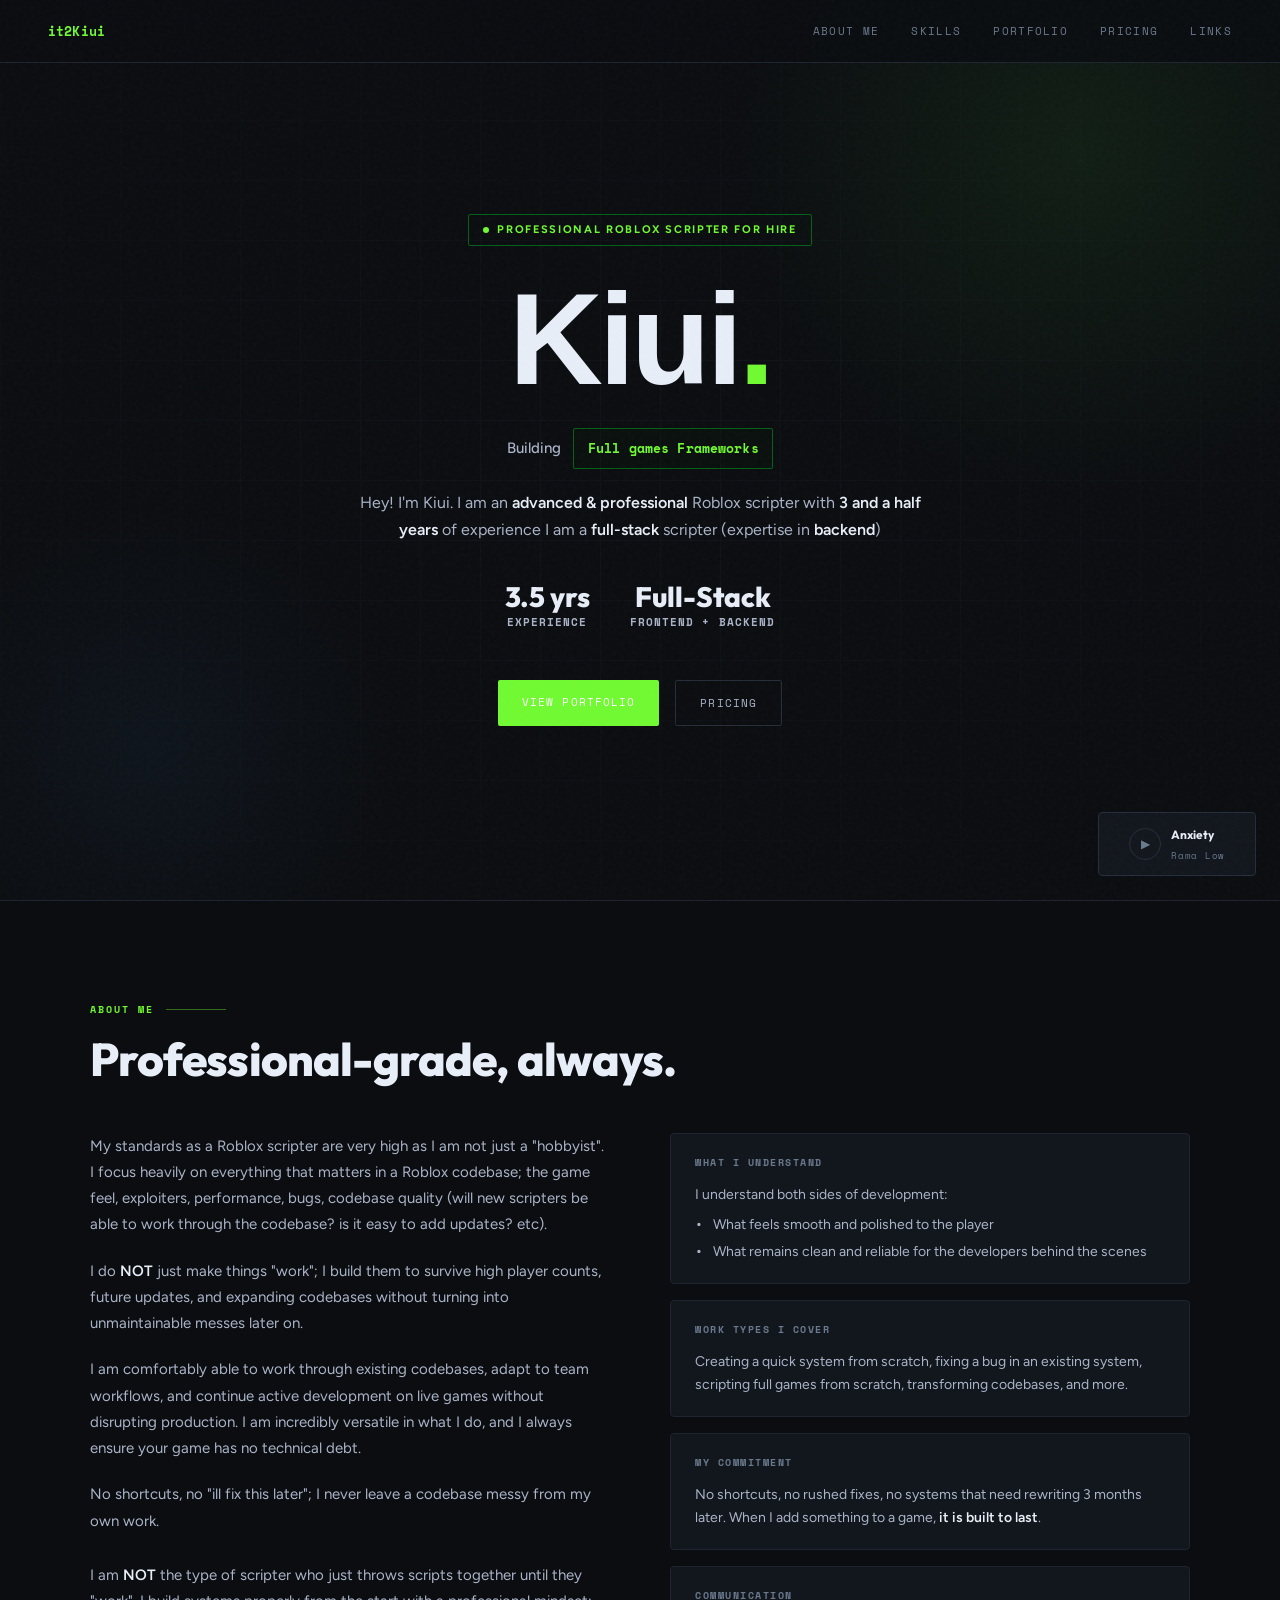
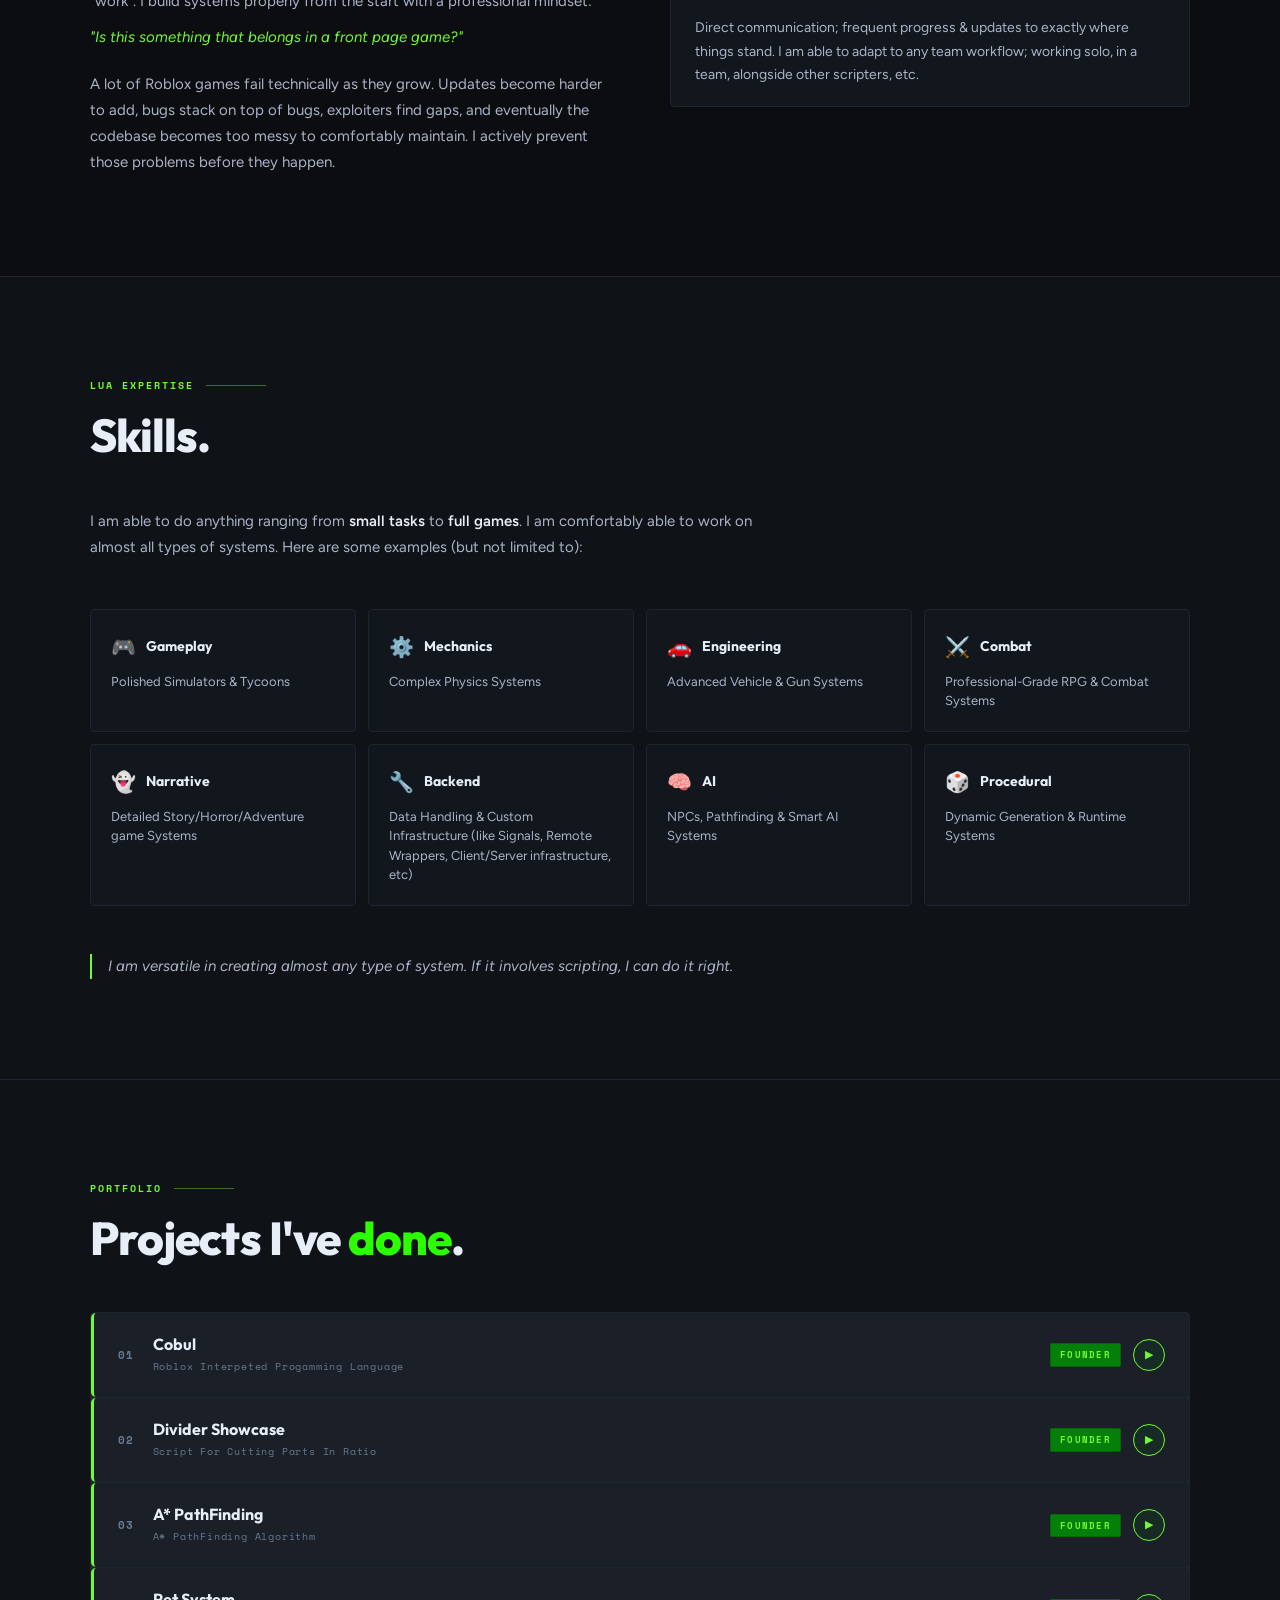
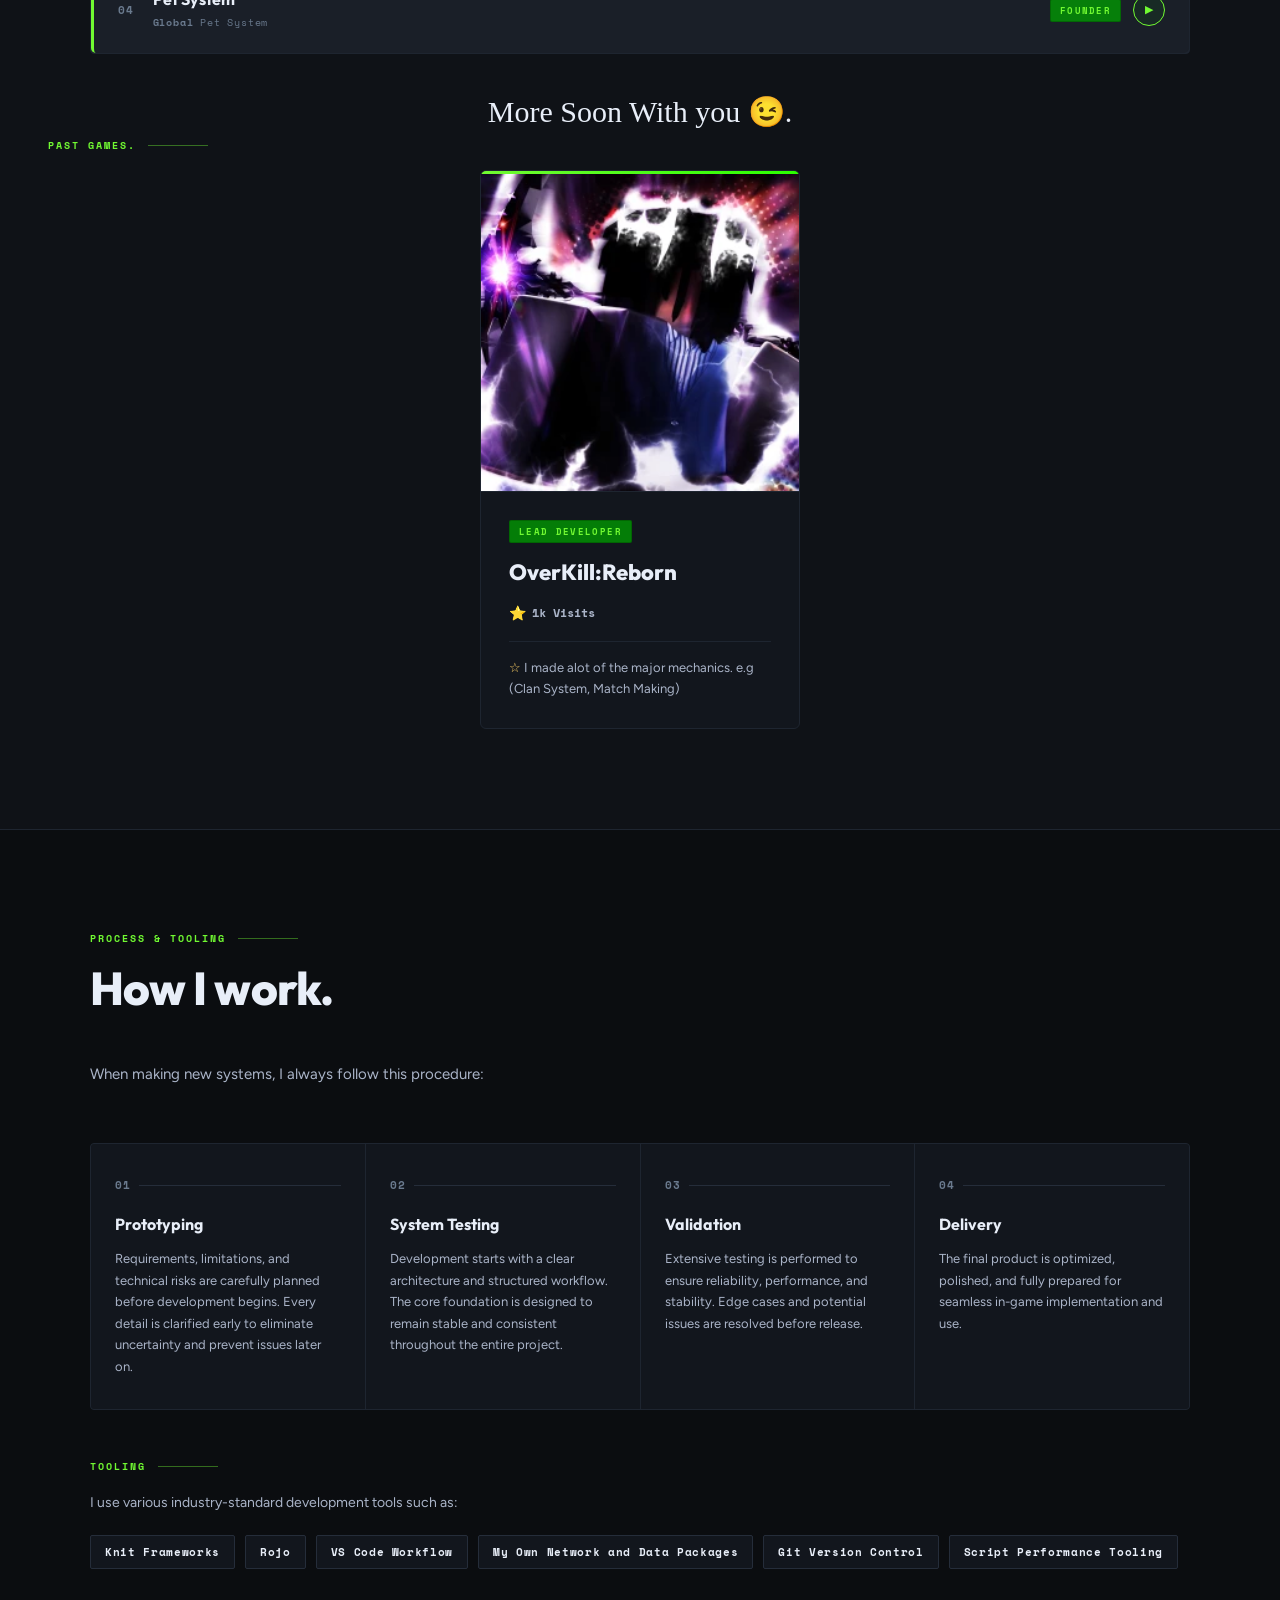
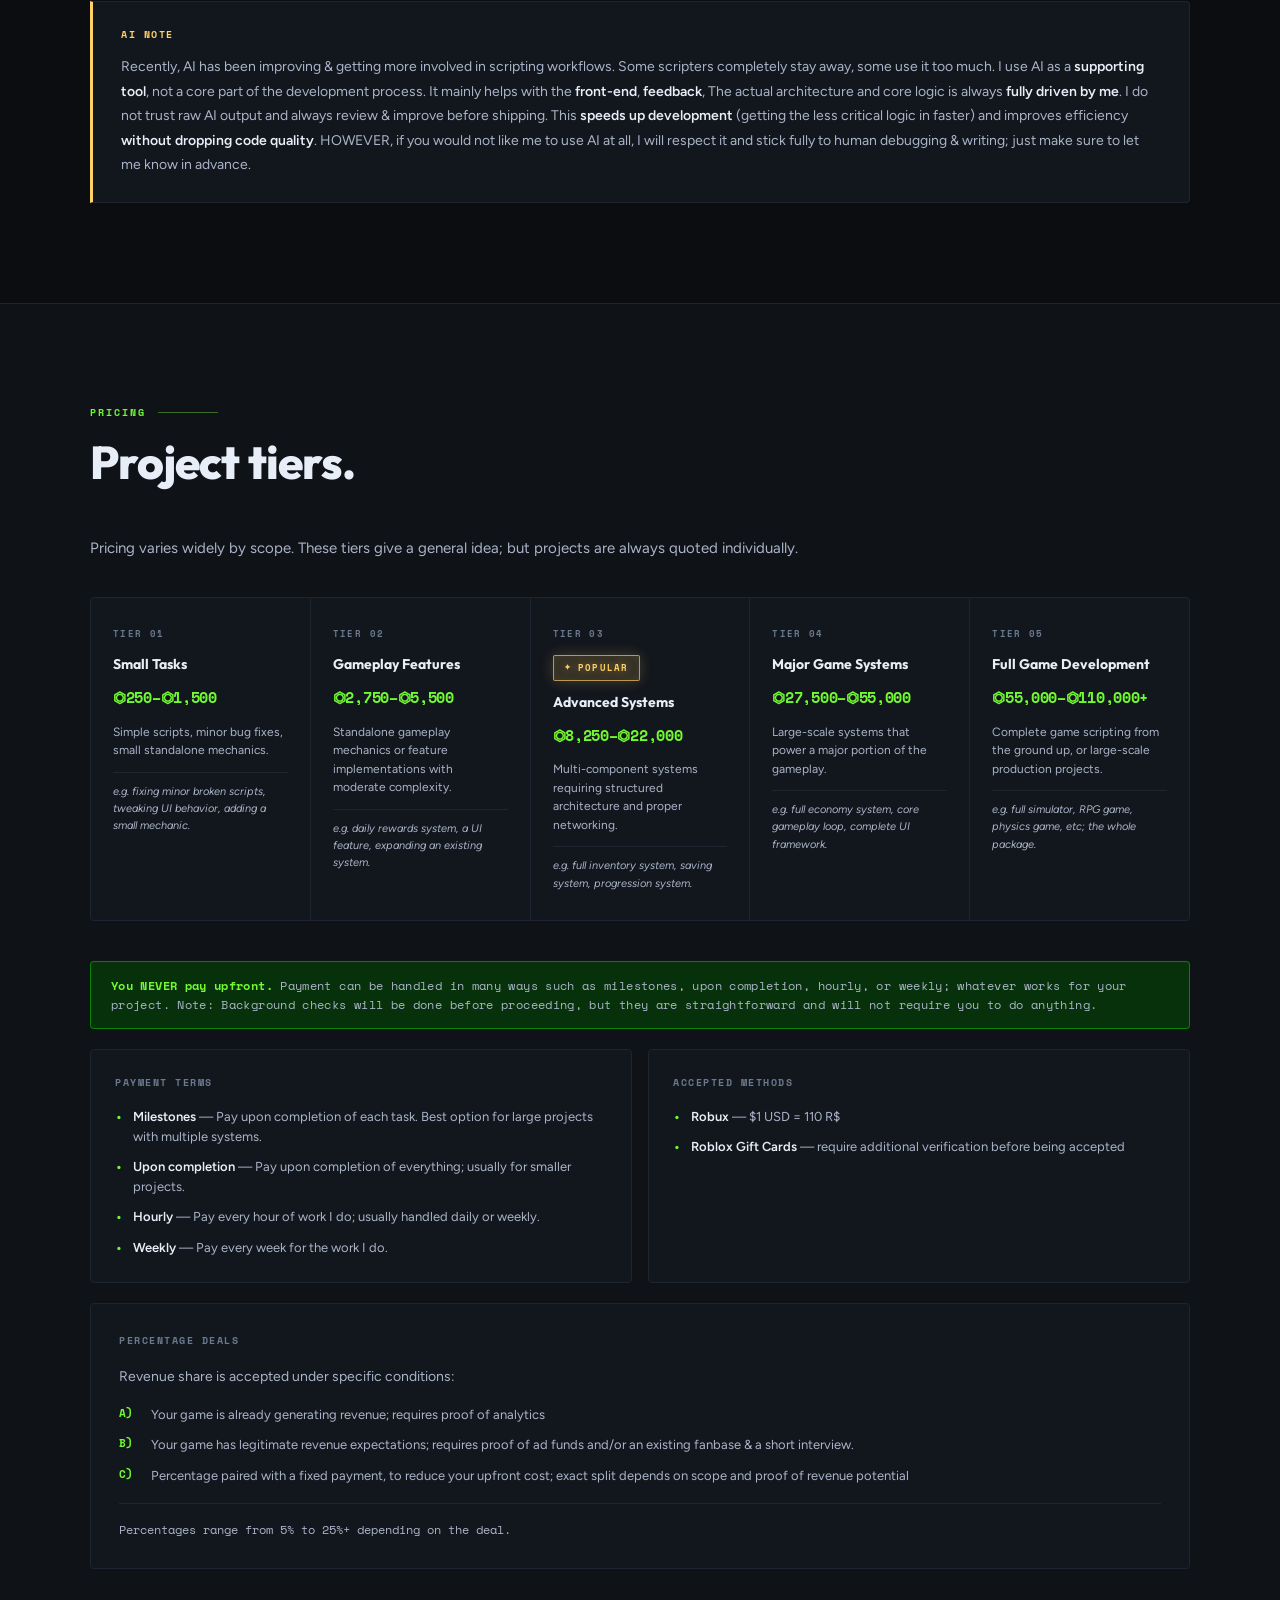
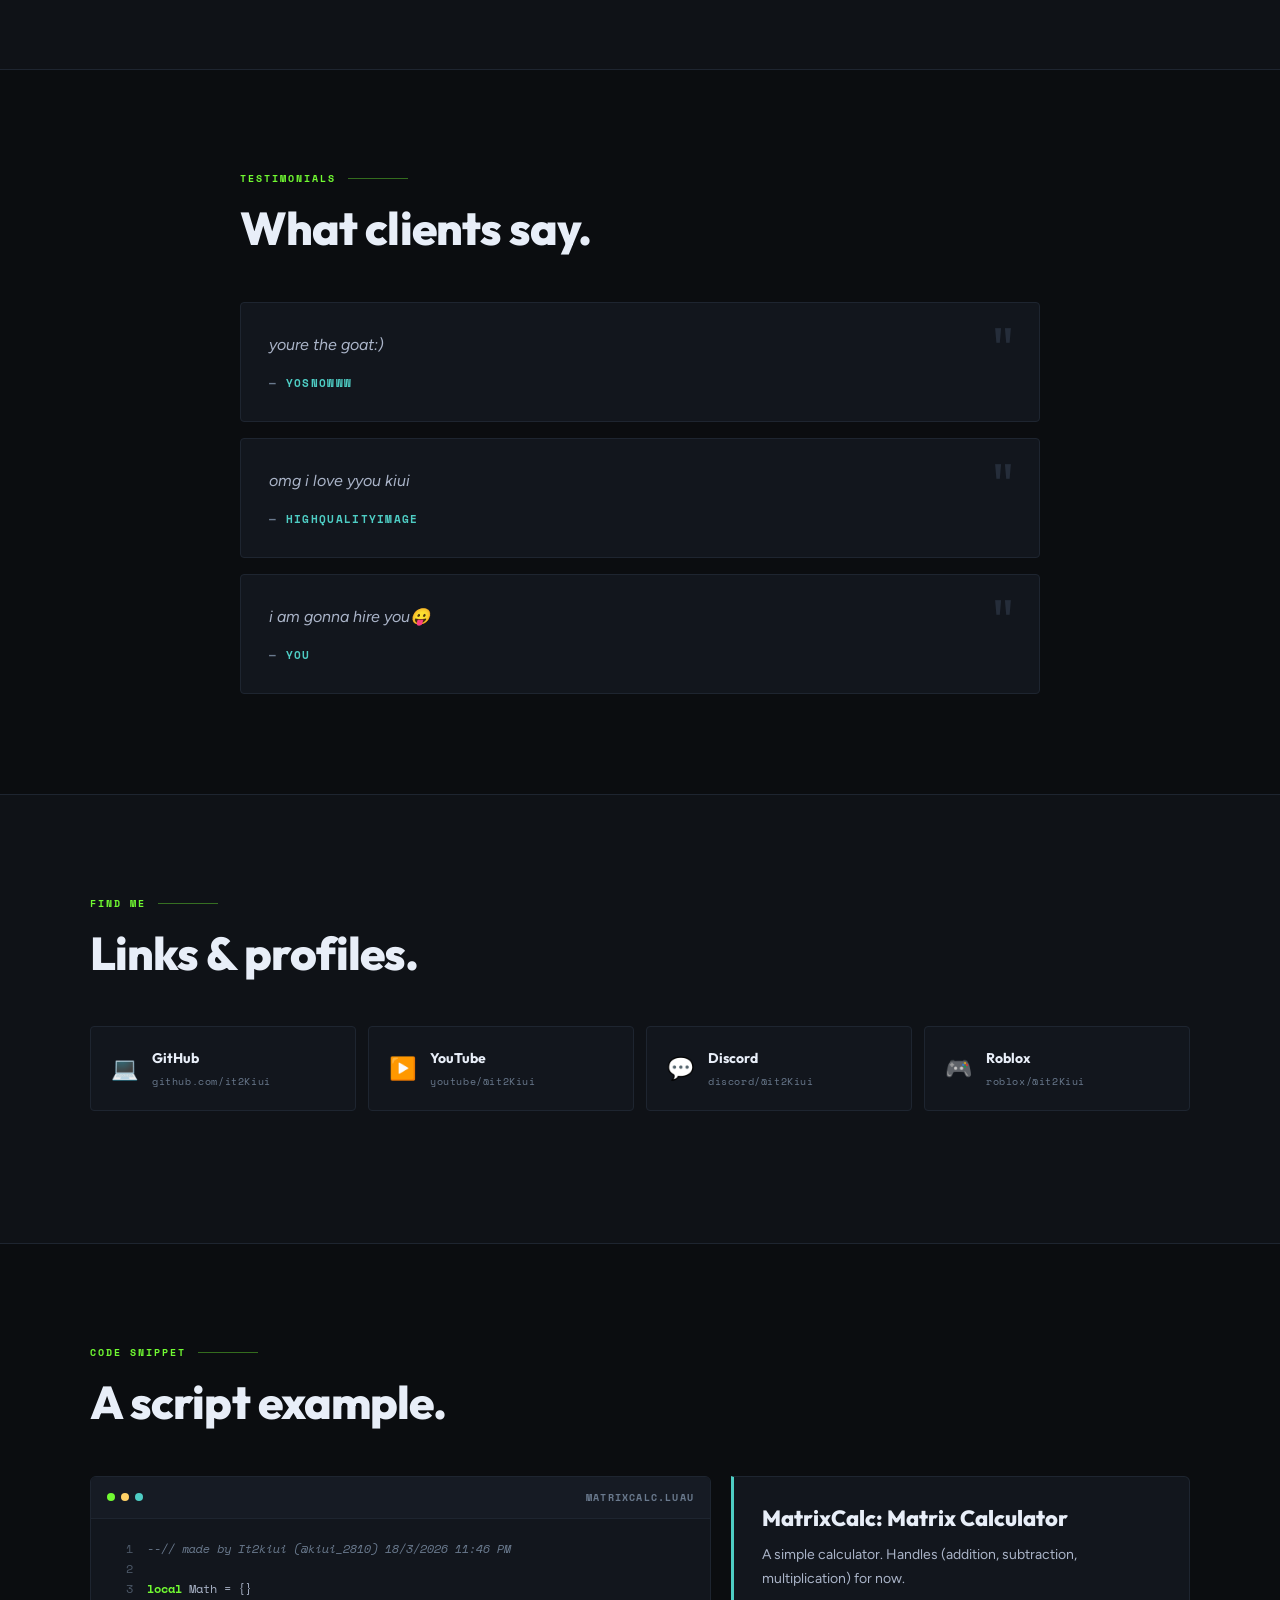
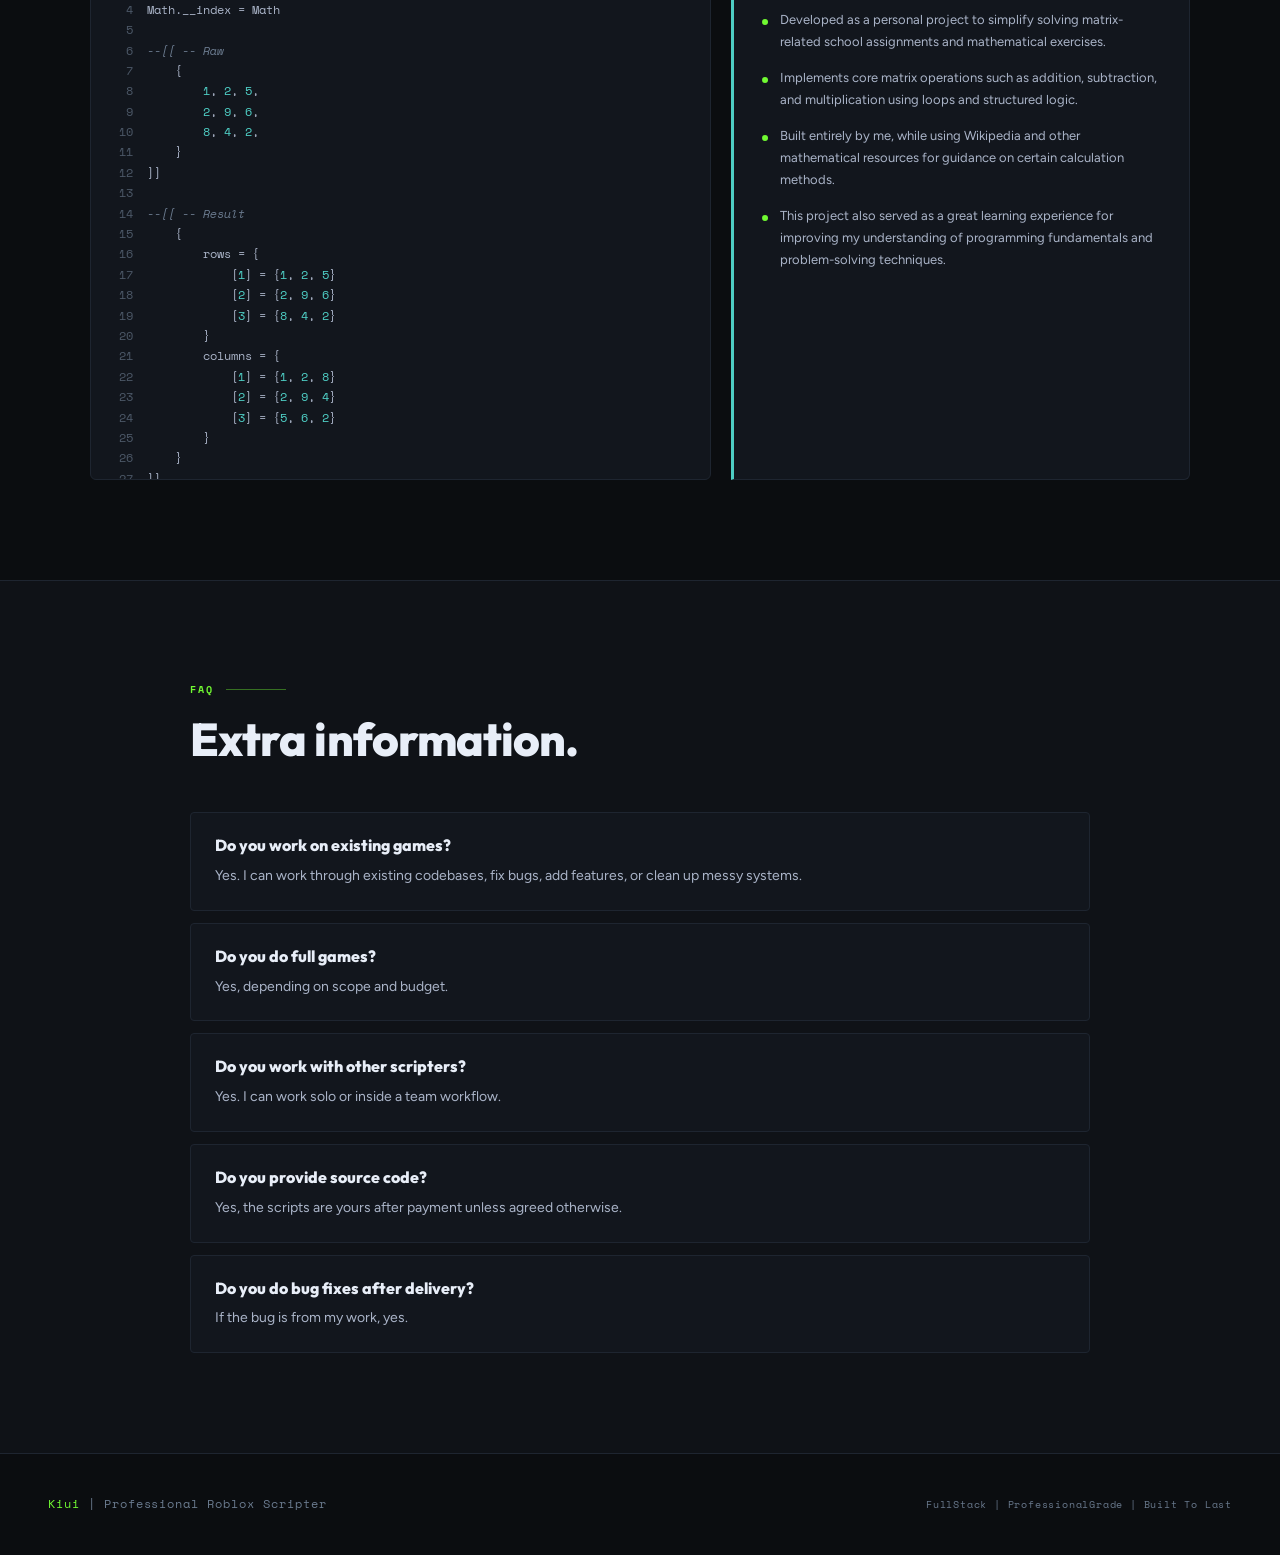
==== commit 7a78d1c8: "Portofilio Update-3" ====
--- a/index.html
+++ b/index.html
@@ -1443,6 +1443,76 @@
   </div>
 </section>
 
+<!-- MUSIC PLAYER -->
+<div id="musicPlayer" style="
+  position: fixed;
+  bottom: 24px;
+  right: 24px;
+  z-index: 200;
+  display: flex;
+  align-items: center;
+  gap: 10px;
+  background: var(--card);
+  border: 1px solid var(--border2);
+  border-radius: 4px;
+  padding: 12px 30px;
+">
+  <button id="musicBtn" style="
+    background: transparent;
+    border: 1px solid var(--border2);
+    color: var(--text3);
+    border-radius: 50%;
+    width: 32px;
+    height: 32px;
+    cursor: pointer;
+    font-size: 12px;
+    display: flex;
+    align-items: center;
+    justify-content: center;
+    transition: all 0.2s;
+  ">▶</button>
+  <div style="display: flex; flex-direction: column; gap: 2px;">
+    <span style="font-family: var(--display); font-size: 12px; font-weight: 700; color: var(--text);">Anxiety</span>
+    <span style="font-family: var(--mono); font-size: 9px; color: var(--text3); letter-spacing: 0.08em;">Rama Low</span>
+  </div>
+  <audio id="bgMusic" loop src="Assets/BackgroundMusic.mp3"></audio>
+</div>
+
+<script>
+  const musicBtn = document.getElementById('musicBtn');
+  const bgMusic  = document.getElementById('bgMusic');
+  let playing = true;
+
+  bgMusic.volume = 0.3;
+  musicBtn.addEventListener('click', () => {
+    if (playing) {
+      bgMusic.pause();
+      musicBtn.textContent = '▶';
+      musicBtn.style.color = 'var(--text3)';
+      musicBtn.style.borderColor = 'var(--border2)';
+    } else {
+      bgMusic.play();
+      musicBtn.textContent = '⏸';
+      musicBtn.style.color = 'var(--accent)';
+      musicBtn.style.borderColor = 'var(--accent)';
+    }
+    playing = !playing;
+  });
+
+  function startMusicOnce() {
+    bgMusic.volume = 0.3;
+    bgMusic.play();
+    musicBtn.textContent = '⏸';
+    musicBtn.style.color = 'var(--accent)';
+    musicBtn.style.borderColor = 'var(--accent)';
+    playing = true;
+
+    window.removeEventListener('click', startMusicOnce);
+  }
+
+  window.addEventListener('click', startMusicOnce);
+</script>
+
 <div class="divider"></div>
 
 <!-- WHAT I DO -->
@@ -1586,10 +1656,9 @@
           </div>
         </div>
 
-        <!--Pet System-->
-        <!--https://youtu.be/pzY2F5O6i7k-->
+        <!--Pet Systems-->
         <div class="proj-row active"
-             data-yt="BonzwU42xKQ"
+             data-yt="pzY2F5O6i7k"
              data-title="Pet System"
              data-meta="Ready-To-Use"
              data-note='Pet System Similar to ("Pet Sim-99", "Pet Simulator"), credits to "x.com/@gvesster" for the UI icons'>
@@ -1653,7 +1722,7 @@
     <!--OverKill:Reborn-->
     <div class="game-card" style="width: 320px;">
       <div class="game-card-accent"></div>
-      <img class="game-image" src="Images/OverKill.webp" alt="OverKill" loading="lazy">
+      <img class="game-image" src="Assets/OverKill.webp" alt="OverKill" loading="lazy">
       <div class="game-body">
         <div class="game-meta"><span class="role-badge">Lead Developer</span></div>
         <h3 class="game-title">OverKill:Reborn</h3>
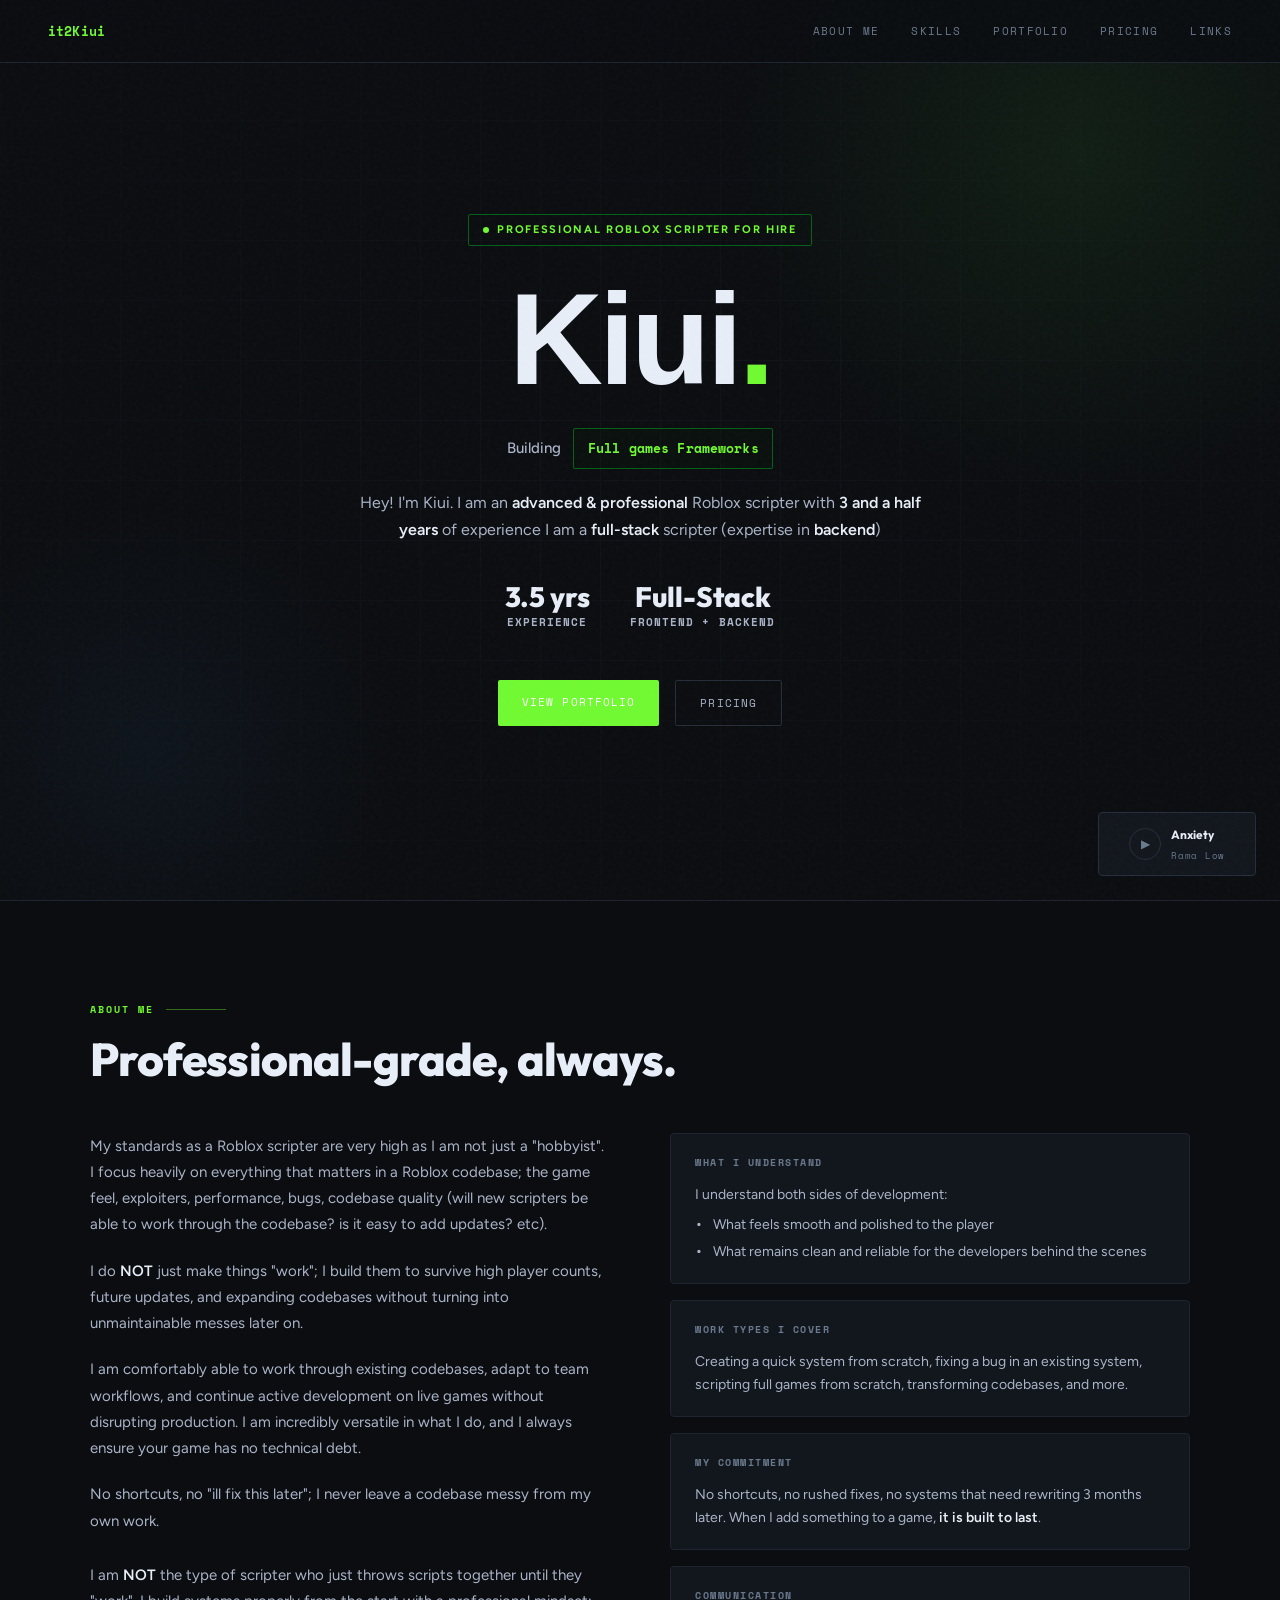
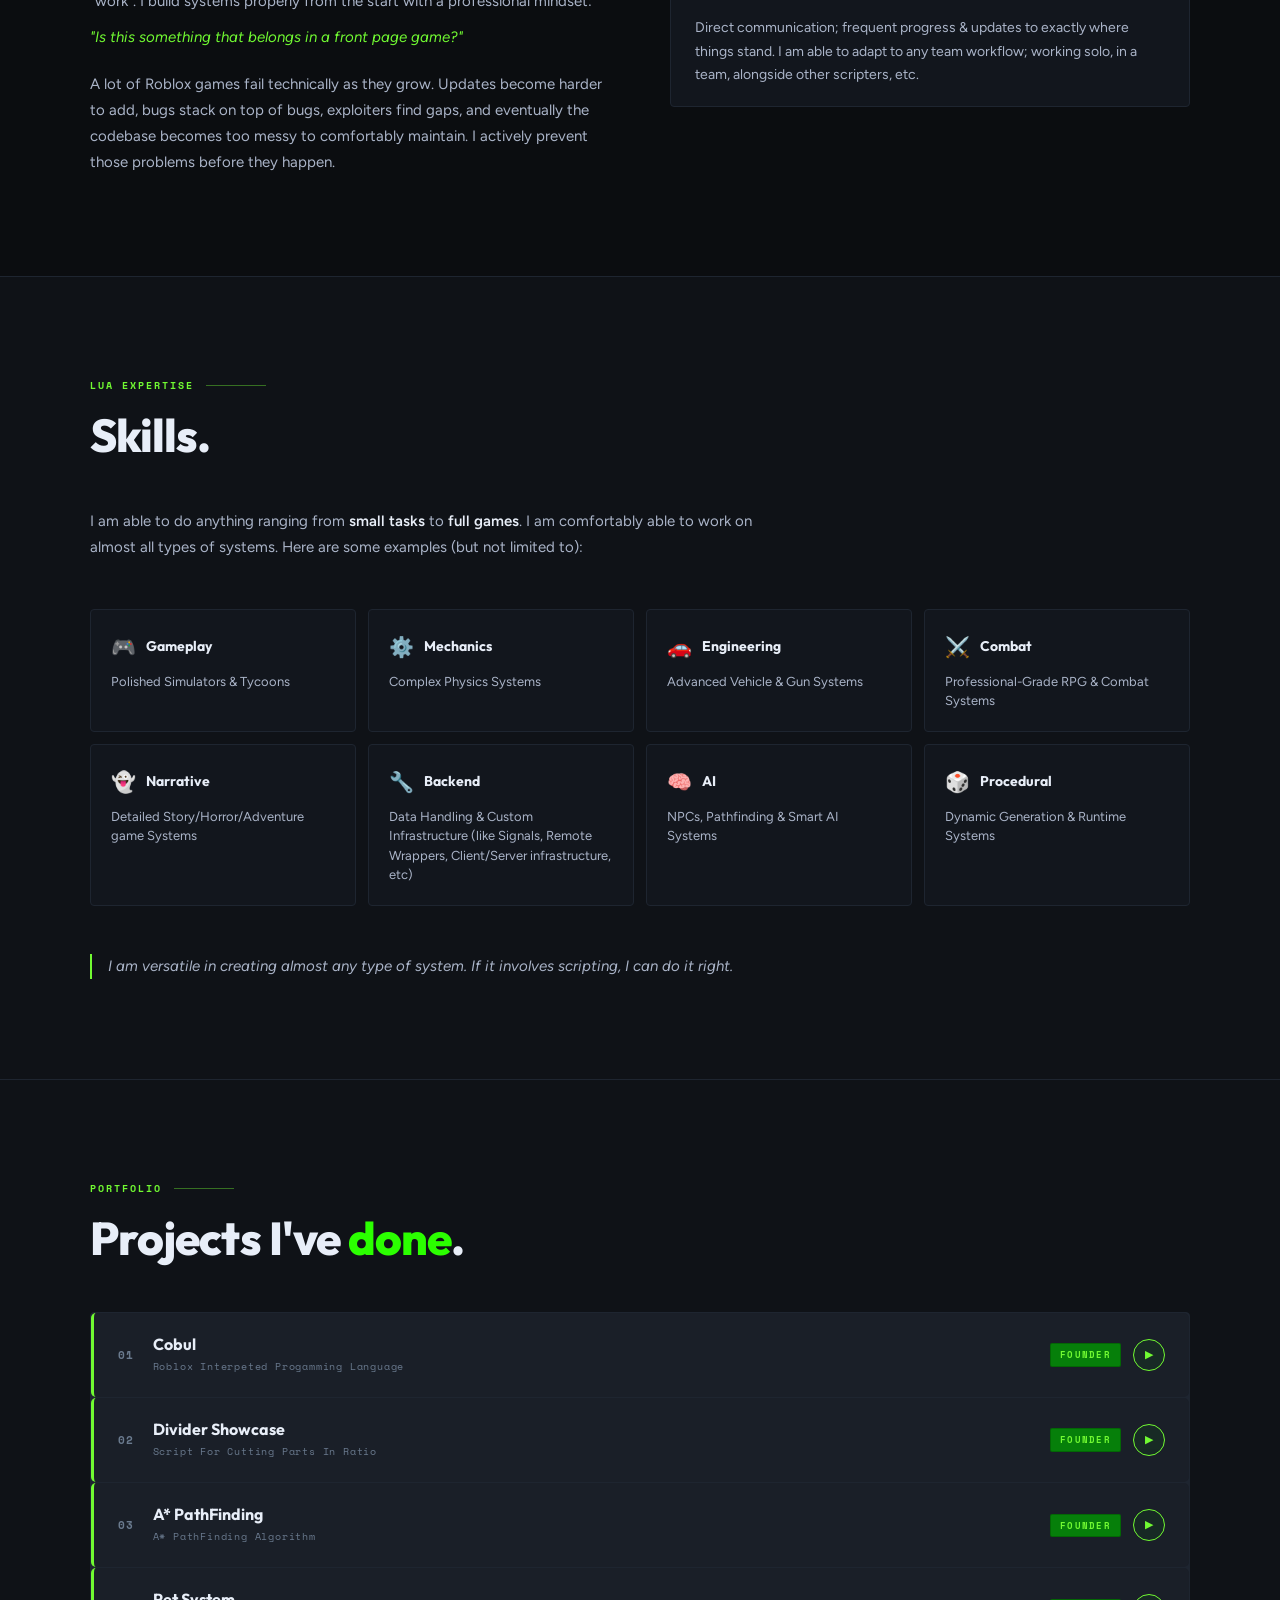
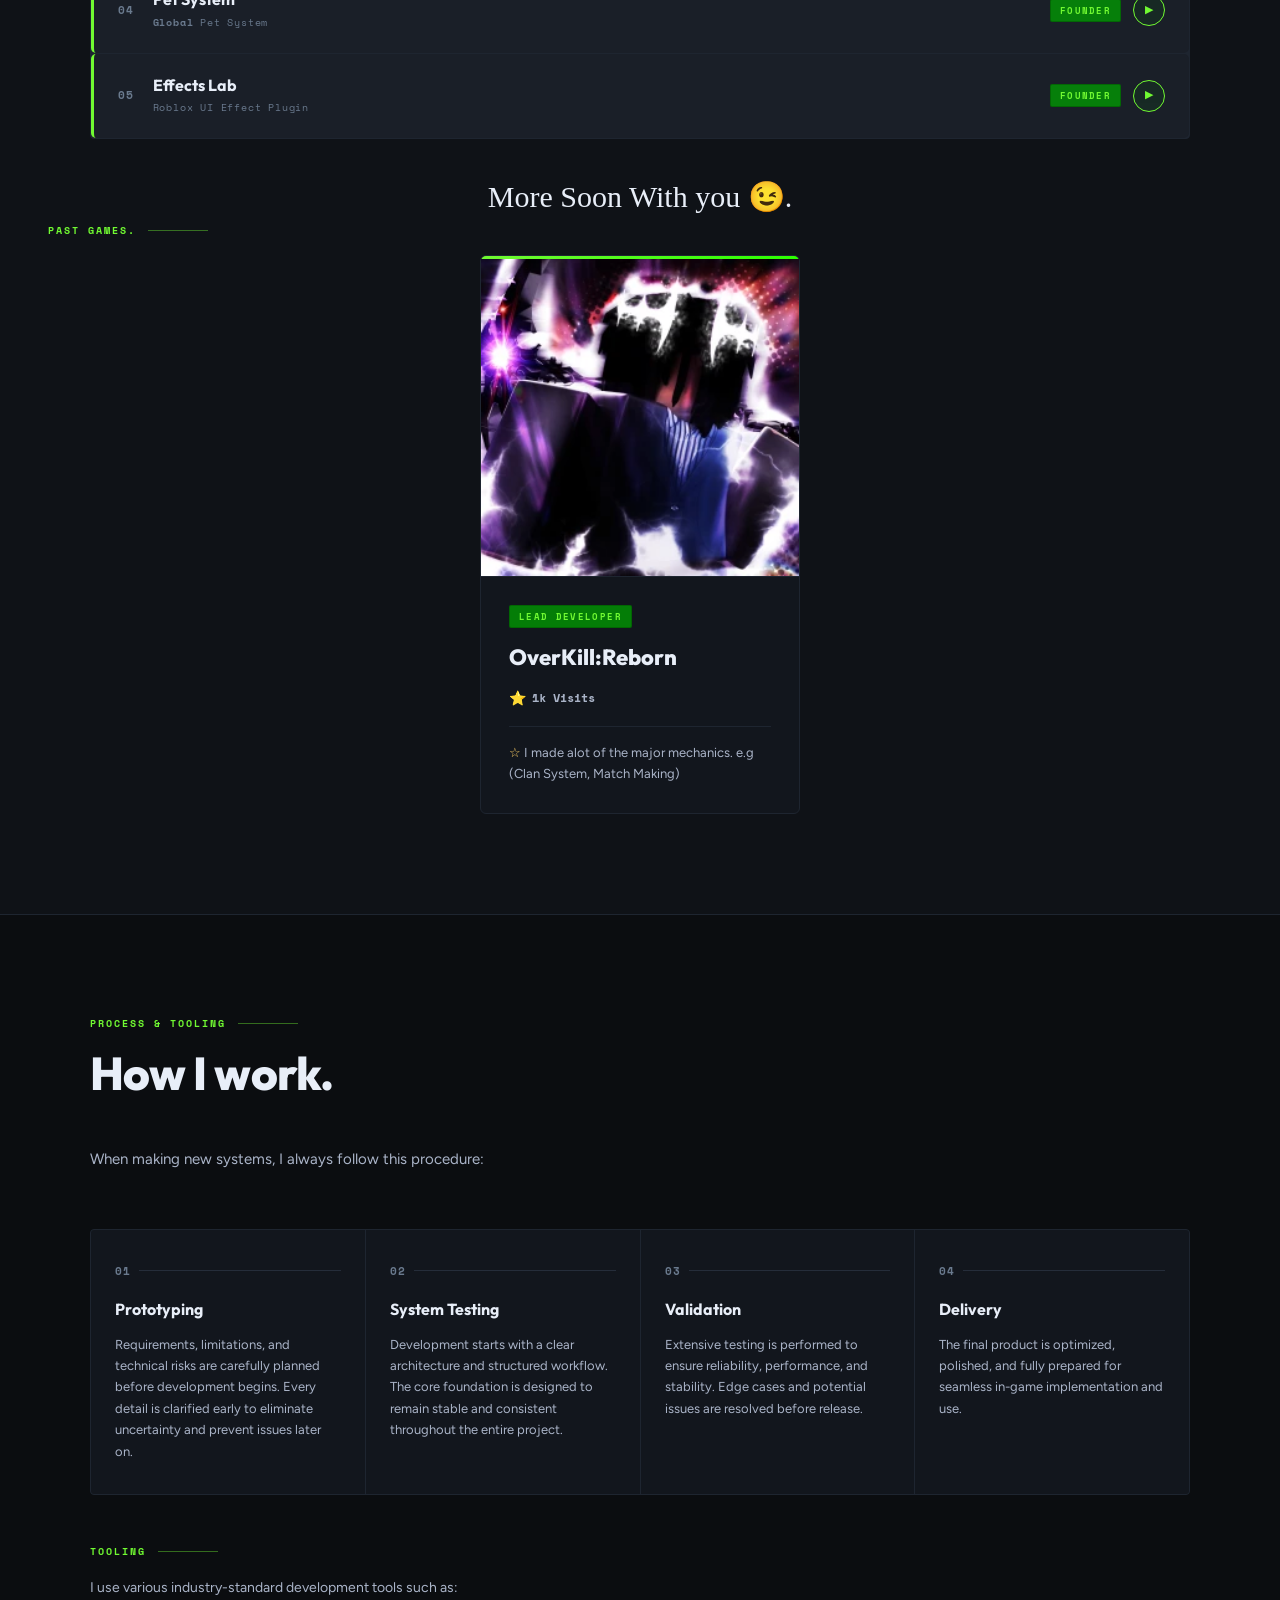
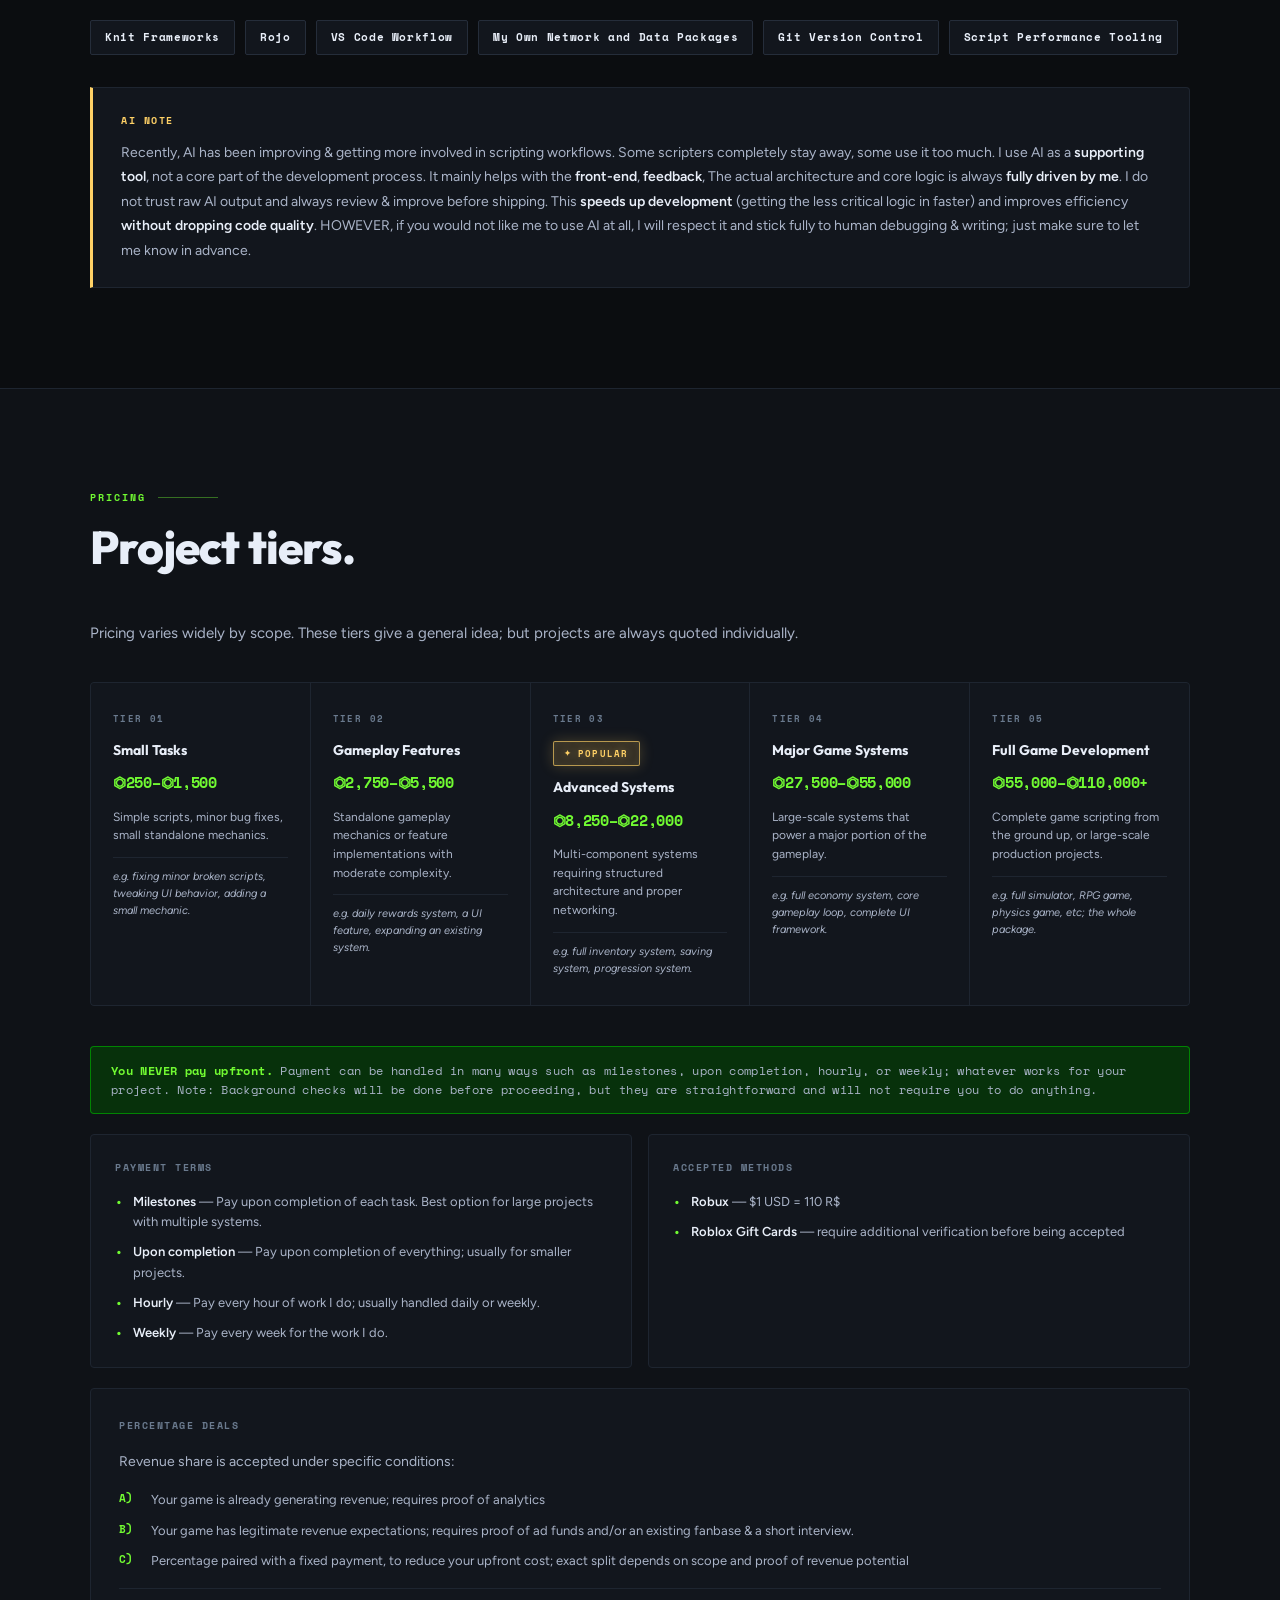
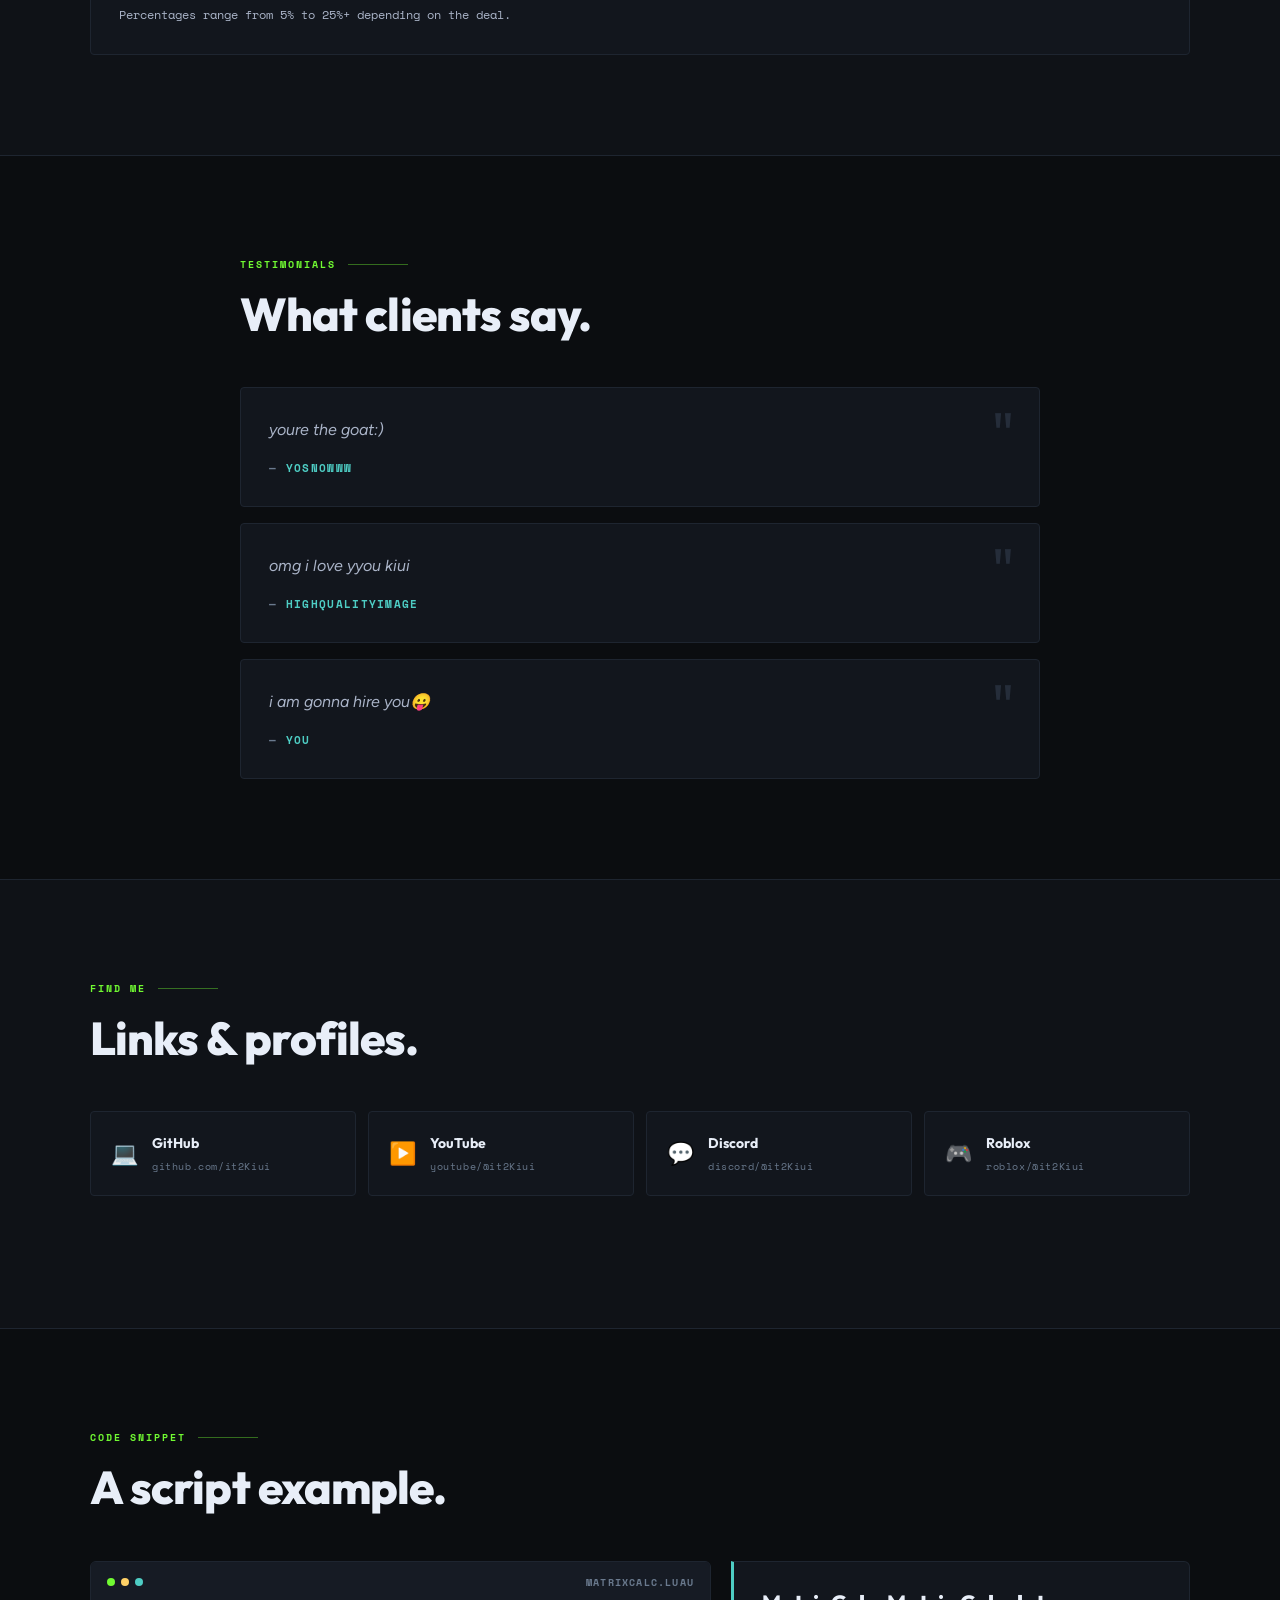
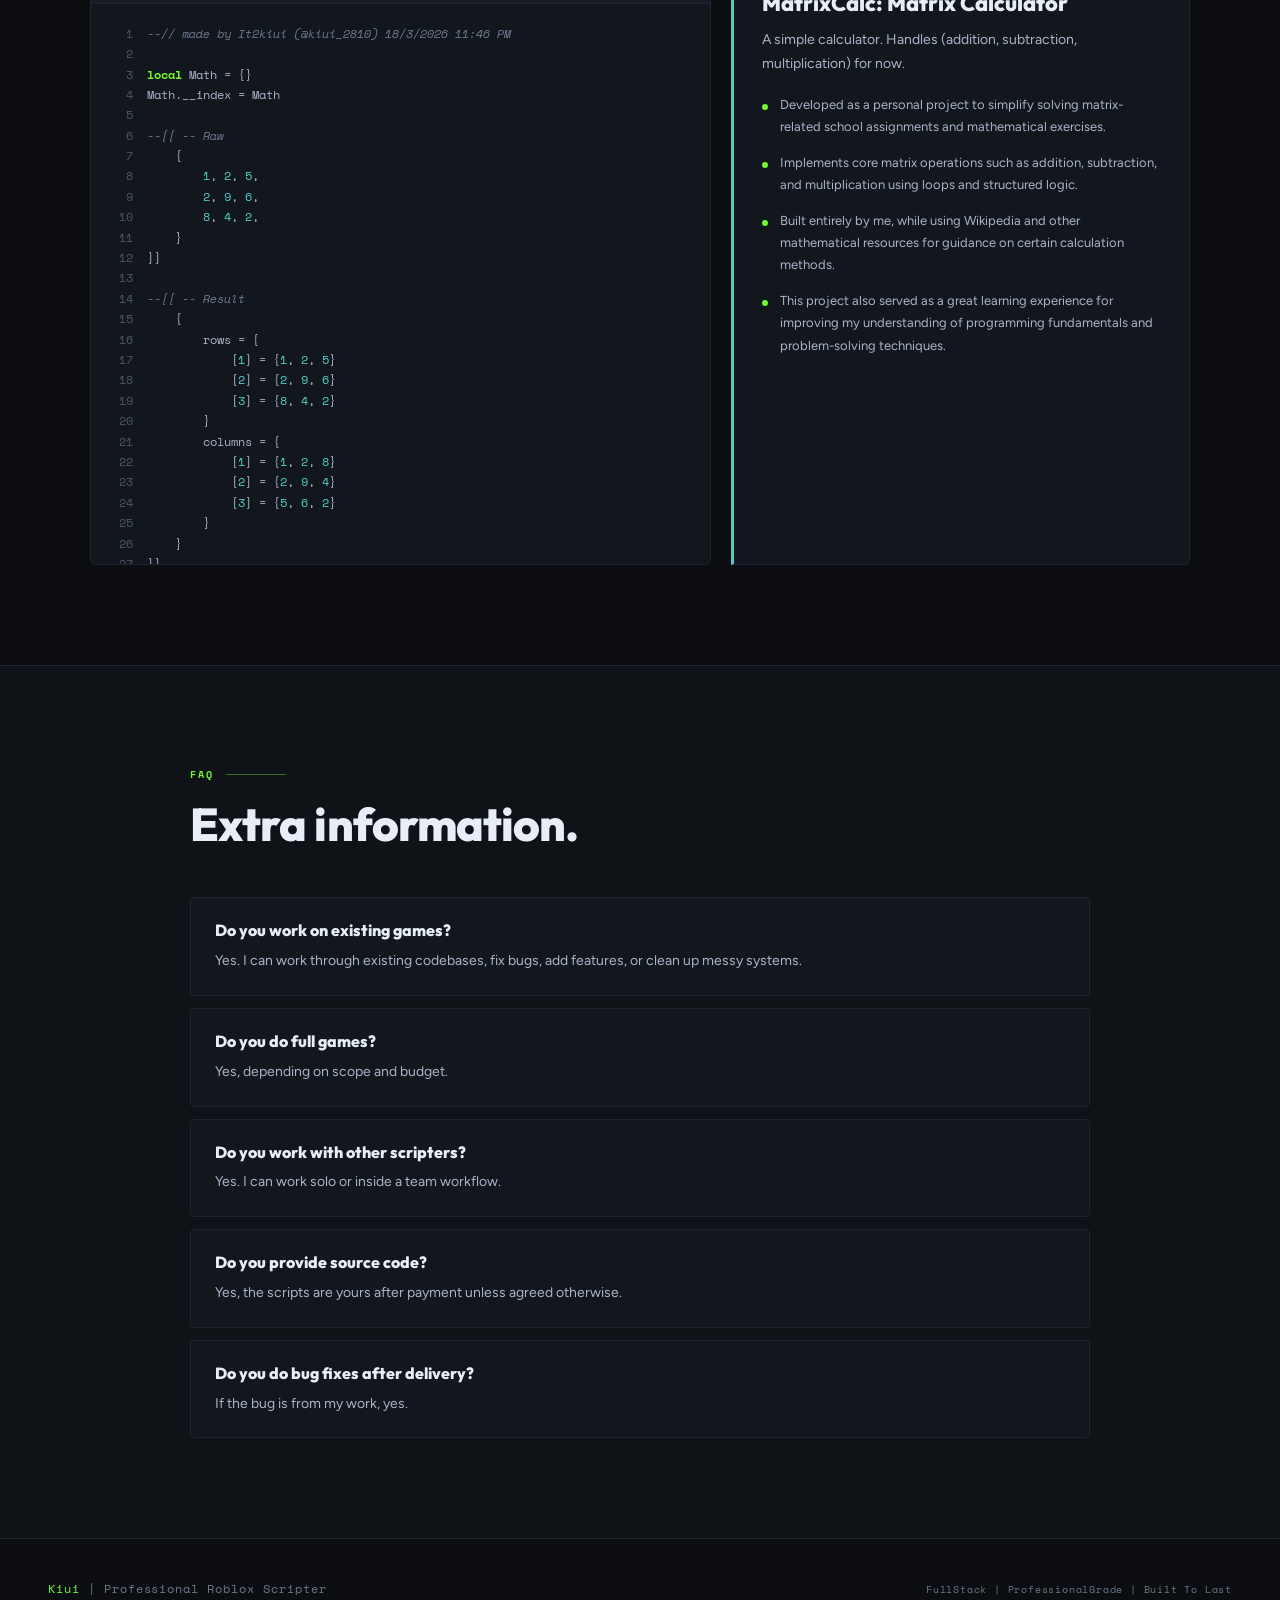
==== commit fd9f844c: "Portofilio Update-4" ====
--- a/index.html
+++ b/index.html
@@ -1,1450 +1,2148 @@
 <!DOCTYPE html>
 <html lang="en">
+
 <head>
-<meta charset="UTF-8" />
-<meta name="viewport" content="width=device-width, initial-scale=1.0" />
-<title>Kiui | Professional Roblox Scripter</title>
-<link rel="preconnect" href="https://fonts.googleapis.com" />
-<link rel="preconnect" href="https://fonts.gstatic.com" crossorigin />
-<link href="https://fonts.googleapis.com/css2?family=Space+Mono:ital,wght@0,400;0,700;1,400&family=Outfit:wght@400;500;600;700;800;900&family=Figtree:ital,wght@0,300;0,400;0,500;0,600;1,300;1,400&display=swap" rel="stylesheet" />
-<style>
-  *, *::before, *::after { box-sizing: border-box; margin: 0; padding: 0; }
-
-  :root {
-    --bg: #0b0d10;
-    --bg2: #0f1217;
-    --bg3: #161b24;
-    --card: #12161d;
-    --card2: #1a1f28;
-    --border: #1e2530;
-    --border2: #252d3a;
-    --accent: #71fa32;
-    --accent2: #2bff00;
-    --accent3: #ffd166;
-    --teal: #4ecdc4;
-    --blue: #4a9eff;
-    --text: #e8eef8;
-    --text2: #aab4c8;
-    --text3: #6a7a8e;
-    --mono: 'Space Mono', monospace;
-    --display: 'Outfit', sans-serif;
-    --body: 'Figtree', sans-serif;
-  }
-
-  html { scroll-behavior: smooth; }
-
-  body {
-    background: var(--bg);
-    color: var(--text);
-    font-family: var(--body);
-    font-size: 15px;
-    line-height: 1.7;
-    overflow-x: hidden;
-  }
-
-  body::before {
-    content: '';
-    position: fixed;
-    inset: 0;
-    background-image: url("data:image/svg+xml,%3Csvg viewBox='0 0 256 256' xmlns='http://www.w3.org/2000/svg'%3E%3Cfilter id='n'%3E%3CfeTurbulence type='fractalNoise' baseFrequency='0.9' numOctaves='4' stitchTiles='stitch'/%3E%3C/filter%3E%3Crect width='100%25' height='100%25' filter='url(%23n)' opacity='1'/%3E%3C/svg%3E");
-    opacity: 0.028;
-    pointer-events: none;
-    z-index: 1000;
-  }
-
-  /* NAV */
-  nav {
-    position: fixed;
-    top: 0; left: 0; right: 0;
-    z-index: 100;
-    display: flex;
-    align-items: center;
-    justify-content: space-between;
-    padding: 18px 48px;
-    background: rgba(11,13,16,0.88);
-    backdrop-filter: blur(16px);
-    border-bottom: 1px solid var(--border);
-  }
-
-  .highlight {
-    color: var(--accent2); /* change to any color */
-  }
-
-  .nav-logo {
-    font-family: var(--mono);
-    font-size: 13px;
-    font-weight: 700;
-    color: var(--accent);
-    letter-spacing: 0.01em;
-  }
-  .nav-links {
-    display: flex;
-    gap: 32px;
-    list-style: none;
-  }
-  .nav-links a {
-    font-family: var(--mono);
-    font-size: 11px;
-    letter-spacing: 0.12em;
-    text-transform: uppercase;
-    color: var(--text3);
-    text-decoration: none;
-    transition: color 0.2s;
-  }
-  .nav-links a:hover { color: var(--text); }
-
-  /* HERO */
-  .hero {
-    min-height: 100vh;
-    display: flex;
-    flex-direction: column;
-    justify-content: center;
-    align-items: center;
-    text-align: center;
-    padding: 120px 48px 80px;
-    position: relative;
-    overflow: hidden;
-  }
-  .hero-grid-bg {
-    position: absolute;
-    inset: 0;
-    background-image:
-      linear-gradient(var(--border) 1px, transparent 1px),
-      linear-gradient(90deg, var(--border) 1px, transparent 1px);
-    background-size: 60px 60px;
-    opacity: 0.22;
-    mask-image: radial-gradient(ellipse 80% 70% at 50% 50%, black 20%, transparent 100%);
-  }
-  .hero-glow {
-    position: absolute;
-    top: -200px; right: -150px;
-    width: 700px; height: 700px;
-    background: radial-gradient(circle, rgba(85, 232, 72, 0.08) 0%, transparent 70%);
-    pointer-events: none;
-  }
-  .hero-glow2 {
-    position: absolute;
-    bottom: -100px; left: -100px;
-    width: 500px; height: 500px;
-    background: radial-gradient(circle, rgba(74,158,255,0.05) 0%, transparent 70%);
-    pointer-events: none;
-  }
-  .hero-inner {
-    position: relative;
-    max-width: 900px;
-    width: 100%;
-    display: flex;
-    flex-direction: column;
-    align-items: center;
-  }
-  .hero-tag {
-    display: inline-flex;
-    align-items: center;
-    gap: 8px;
-    font-family: var(--body);
-    font-size: 11px;
-    font-weight: 700;
-    letter-spacing: 0.15em;
-    text-transform: uppercase;
-    color: var(--accent);
-    border: 1px solid rgba(0, 126, 27, 0.753);
-    padding: 6px 14px;
-    border-radius: 2px;
-    margin-bottom: 28px;
-    opacity: 0;
-    animation: fadeUp 0.6s ease 0.1s forwards;
-  }
-  .hero-tag::before {
-    content: '';
-    width: 6px; height: 6px;
-    background: var(--accent);
-    border-radius: 50%;
-    animation: pulse 2s ease-in-out infinite;
-  }
-  @keyframes pulse {
-    0%, 100% { opacity: 1; transform: scale(1); }
-    50% { opacity: 0.4; transform: scale(0.7); }
-  }
-  @keyframes fadeUp {
-    from { opacity: 0; transform: translateY(20px); }
-    to { opacity: 1; transform: translateY(0); }
-  }
-  .hero h1 {
-    font-family: Arial, 'Helvetica Neue', sans-serif;
-    font-size: clamp(72px, 11vw, 130px);
-    font-weight: 900;
-    line-height: 1;
-    letter-spacing: -0.03em;
-    margin-bottom: 24px;
-    color: var(--text);
-    opacity: 0;
-    animation: fadeUp 0.6s ease 0.25s forwards;
-  }
-  .hero h1 .accent-dot { color: var(--accent); }
-
-  /* ROTATOR */
-  .hero-rotator-wrap {
-    display: flex;
-    align-items: center;
-    justify-content: center;
-    gap: 12px;
-    margin-bottom: 20px;
-    flex-wrap: wrap;
-    opacity: 0;
-    animation: fadeUp 0.6s ease 0.4s forwards;
-  }
-  .rotator-label {
-    font-size: 15px;
-    font-weight: 500;
-    color: var(--text2);
-  }
-  .rotator-shell {
-    display: inline-flex;
-    align-items: center;
-    padding: 8px 14px;
-    border: 1px solid rgba(0, 126, 27, 0.753);
-    border-radius: 2px;
-    background: rgba(8, 65, 0, 0.08);
-    min-height: 38px;
-    transition: width 260ms ease;
-    overflow: hidden;
-  }
-  .rotator-text {
-    font-family: var(--mono);
-    font-size: 13px;
-    font-weight: 700;
-    color: var(--accent);
-    white-space: nowrap;
-    letter-spacing: 0.01em;
-    transition: opacity 200ms ease, transform 200ms ease;
-  }
-  .rotator-text.changing { opacity: 0; transform: translateY(-30%); }
-  .rotator-measure {
-    font-family: var(--mono);
-    font-size: 13px;
-    font-weight: 700;
-    white-space: nowrap;
-    position: absolute;
-    visibility: hidden;
-    pointer-events: none;
-    left: -9999px;
-  }
-
-  .hero-sub {
-    font-size: 16px;
-    color: var(--text2);
-    max-width: 580px;
-    line-height: 1.7;
-    margin-bottom: 40px;
-    font-weight: 400;
-    opacity: 0;
-    animation: fadeUp 0.6s ease 0.55s forwards;
-  }
-  .hero-sub strong { color: var(--text); font-weight: 600; }
-  .hero-stats {
-    display: flex;
-    gap: 40px;
-    margin-bottom: 48px;
-    flex-wrap: wrap;
-    justify-content: center;
-    opacity: 0;
-    animation: fadeUp 0.6s ease 0.7s forwards;
-  }
-  .stat { display: flex; flex-direction: column; gap: 2px; align-items: center; }
-  .stat-val {
-    font-family: var(--display);
-    font-size: 28px;
-    font-weight: 800;
-    color: var(--text);
-    line-height: 1;
-  }
-  .stat-label {
-    font-family: var(--mono);
-    font-size: 11px;
-    font-weight: 700;
-    letter-spacing: 0.1em;
-    text-transform: uppercase;
-    color: var(--text2);
-  }
-  .hero-cta {
-    display: flex;
-    gap: 16px;
-    flex-wrap: wrap;
-    justify-content: center;
-    opacity: 0;
-    animation: fadeUp 0.6s ease 0.85s forwards;
-  }
-  .btn {
-    font-family: var(--mono);
-    font-size: 11px;
-    letter-spacing: 0.1em;
-    text-transform: uppercase;
-    text-decoration: none;
-    padding: 13px 24px;
-    border-radius: 2px;
-    transition: all 0.2s;
-    cursor: pointer;
-    border: none;
-  }
-  .btn-primary { background: var(--accent); color: #fff; }
-  .btn-primary:hover { background: #018116; transform: translateY(-1px); transform: scale(1.1);}
-  .btn-secondary { background: transparent; color: var(--text2); border: 1px solid var(--border2); }
-  .btn-secondary:hover { border-color: var(--text3); color: var(--text); transform: scale(1.1);}
-
-  /* SECTIONS */
-  section { padding: 100px 48px; }
-  .section-label {
-    font-family: var(--mono);
-    font-size: 10px;
-    font-weight: 700;
-    letter-spacing: 0.2em;
-    text-transform: uppercase;
-    color: var(--accent);
-    margin-bottom: 16px;
-    display: flex;
-    align-items: center;
-    gap: 12px;
-  }
-  .section-label::after {
-    content: '';
-    flex: 1;
-    max-width: 60px;
-    height: 1px;
-    background: var(--accent);
-    opacity: 0.4;
-  }
-  .section-title {
-    font-family: var(--display);
-    font-size: clamp(30px, 4vw, 46px);
-    font-weight: 800;
-    line-height: 1.1;
-    letter-spacing: -0.02em;
-    margin-bottom: 48px;
-  }
-
-  /* ABOUT */
-  #about { background: var(--bg); }
-  .about-grid {
-    display: grid;
-    grid-template-columns: 1fr 1fr;
-    gap: 60px;
-    max-width: 1100px;
-    margin: 0 auto;
-  }
-  .about-text p {
-    color: var(--text2);
-    margin-bottom: 20px;
-    line-height: 1.75;
-    font-size: 15px;
-    font-weight: 400;
-  }
-  .about-text p strong { color: var(--text); font-weight: 600; }
-  .about-text p:last-child { margin-bottom: 0; }
-  .italic-quote {
-    color: var(--accent) !important;
-    display: block;
-    margin-top: 10px;
-  }
-  .about-sidebar { display: flex; flex-direction: column; gap: 16px; }
-  .sidebar-card {
-    background: var(--card);
-    border: 1px solid var(--border);
-    border-radius: 4px;
-    padding: 20px 24px;
-  }
-  .sidebar-card h4 {
-    font-family: var(--mono);
-    font-size: 10px;
-    font-weight: 700;
-    letter-spacing: 0.15em;
-    text-transform: uppercase;
-    color: var(--text3);
-    margin-bottom: 12px;
-  }
-  .sidebar-card p {
-    font-size: 14px;
-    color: var(--text2);
-    line-height: 1.65;
-    font-weight: 400;
-  }
-  .sidebar-card p strong { color: var(--text); font-weight: 600; }
-  .sidebar-points { display: flex; flex-direction: column; gap: 6px; margin-top: 8px; }
-  .sidebar-point {
-    font-size: 14px;
-    color: var(--text2);
-    display: flex;
-    gap: 10px;
-    align-items: flex-start;
-    line-height: 1.55;
-    font-weight: 400;
-  }
-  .sidebar-point::before {
-    content: '•';
-    color: var(--text2);
-    flex-shrink: 0;
-    font-size: 16px;
-    line-height: 1.3;
-  }
-
-  /* SKILLS */
-  #skills { background: var(--bg2); }
-  .skills-wrap { max-width: 1100px; margin: 0 auto; }
-  .skills-grid {
-    display: grid;
-    grid-template-columns: repeat(auto-fill, minmax(300px, 1fr));
-    gap: 1px;
-    background: var(--border);
-    border: 1px solid var(--border);
-    border-radius: 4px;
-    overflow: hidden;
-    margin-bottom: 40px;
-  }
-  .skill-item {
-    background: var(--card);
-    padding: 28px 28px;
-    transition: background 0.2s;
-  }
-  .skill-item:hover { background: var(--card2); }
-  .skill-icon { font-size: 20px; margin-bottom: 12px; display: block; }
-  .skill-item h3 {
-    font-family: var(--display);
-    font-size: 15px;
-    font-weight: 700;
-    color: var(--text);
-    margin-bottom: 8px;
-  }
-  .skill-item p { font-size: 13px; color: var(--text2); line-height: 1.65; font-weight: 400; }
-  .skill-item p strong { color: var(--text); font-weight: 600; }
-  .skills-note {
-    background: var(--card);
-    border: 1px solid var(--border);
-    border-left: 3px solid var(--teal);
-    padding: 20px 24px;
-    border-radius: 0 4px 4px 0;
-    font-size: 14px;
-    color: var(--text2);
-    line-height: 1.7;
-    font-weight: 400;
-  }
-
-  /* WHAT I DO */
-  #services { background: var(--bg); }
-  .services-wrap { max-width: 1100px; margin: 0 auto; }
-  .services-intro {
-    color: var(--text2);
-    font-size: 15px;
-    line-height: 1.75;
-    max-width: 700px;
-    margin-bottom: 48px;
-    font-weight: 400;
-  }
-  .services-intro strong { color: var(--text); font-weight: 600; }
-  .systems-grid {
-    display: grid;
-    grid-template-columns: repeat(auto-fill, minmax(240px, 1fr));
-    gap: 12px;
-    margin-bottom: 48px;
-  }
-  .system-card {
-    background: var(--card);
-    border: 1px solid var(--border);
-    border-radius: 4px;
-    padding: 20px 20px;
-    transition: border-color 0.2s, transform 0.2s;
-  }
-  .system-card:hover { border-color: var(--border2); transform: translateY(-2px); }
-  .system-card-header {
-    display: flex;
-    align-items: center;
-    gap: 10px;
-    margin-bottom: 8px;
-  }
-  .sys-icon { font-size: 20px; flex-shrink: 0; }
-  .sys-title {
-    font-family: var(--display);
-    font-size: 14px;
-    font-weight: 700;
-    color: var(--text);
-  }
-  .system-card p { font-size: 13px; color: var(--text2); line-height: 1.5; font-weight: 400; }
-  .services-closer {
-    font-size: 15px;
-    color: var(--text2);
-    font-style: italic;
-    padding-left: 16px;
-    border-left: 2px solid var(--accent);
-    opacity: 0.85;
-    font-weight: 400;
-  }
-
-  /* PORTFOLIO */
-  #portfolio { background: var(--bg2); }
-  .portfolio-wrap { max-width: 1100px; margin: 0 auto; }
-  .games-grid {
-    display: grid;
-    grid-template-columns: repeat(auto-fill, minmax(320px, 1fr));
-    gap: 20px;
-    margin-bottom: 40px;
-  }
-
-  .game-card {
-    background: var(--card);
-    border: 1px solid var(--border);
-    border-radius: 6px;
-    overflow: hidden;
-    transition: border-color 0.25s, transform 0.25s;
-  }
-  .game-card:hover { border-color: var(--border2); transform: translateY(-3px); }
-  .game-card-accent { height: 3px; background: linear-gradient(90deg, var(--accent), var(--accent2)); }
-  .game-card-accent.teal { background: linear-gradient(90deg, var(--teal), var(--blue)); }
-  .game-card-accent.gold { background: linear-gradient(90deg, var(--accent3), var(--accent2)); }
-  .game-image {
-    width: 100%;
-    aspect-ratio: 1 / 1;
-    display: block;
-    object-fit: cover;
-    background: var(--bg3);
-    border-bottom: 1px solid var(--border);
-  }
-  .game-body { padding: 28px; }
-  .game-meta { display: flex; align-items: center; gap: 10px; margin-bottom: 16px; }
-  .role-badge {
-    font-family: var(--mono);
-    font-size: 9px;
-    font-weight: 700;
-    letter-spacing: 0.15em;
-    text-transform: uppercase;
-    background: rgba(0, 160, 0, 0.75);
-    color: var(--accent);
-    border: 1px solid rgba(0, 80, 0, 0.5);
-    padding: 3px 9px;
-    border-radius: 2px;
-  }
-  .game-title {
-    font-family: var(--display);
-    font-size: 22px;
-    font-weight: 800;
-    color: var(--text);
-    margin-bottom: 16px;
-    line-height: 1.2;
-  }
-  .game-title.featured { font-size: 29px; }
-  .game-stats { display: flex; gap: 20px; margin-bottom: 16px; flex-wrap: wrap; }
-  .gstat {
-    display: flex;
-    align-items: center;
-    gap: 6px;
-    font-family: var(--mono);
-    font-size: 12px;
-    font-weight: 700;
-    color: var(--text2);
-  }
-  .gstat-icon { font-size: 14px; }
-  .game-note {
-    font-size: 13px;
-    color: var(--text2);
-    line-height: 1.6;
-    border-top: 1px solid var(--border);
-    padding-top: 16px;
-    margin-top: 4px;
-    font-weight: 400;
-  }
-  .note-star { color: var(--accent3); }
-  .game-link {
-    display: inline-flex;
-    align-items: center;
-    gap: 6px;
-    margin-top: 16px;
-    font-family: var(--mono);
-    font-size: 10px;
-    font-weight: 700;
-    letter-spacing: 0.1em;
-    text-transform: uppercase;
-    color: var(--blue);
-    text-decoration: none;
-    transition: color 0.2s;
-  }
-  .game-link:hover { color: var(--text); }
-  .game-link::after { content: '↗'; }
-
-  /* MORE GAMES */
-  .more-games-label {
-    font-family: var(--mono);
-    font-size: 10px;
-    font-weight: 700;
-    letter-spacing: 0.18em;
-    text-transform: uppercase;
-    color: var(--text3);
-    margin-bottom: 16px;
-    display: flex;
-    align-items: center;
-    gap: 12px;
-  }
-  .more-games-label::before, .more-games-label::after {
-    content: '';
-    flex: 1;
-    height: 1px;
-    background: var(--border);
-  }
-  .more-games-grid {
-    display: grid;
-    grid-template-columns: repeat(auto-fill, minmax(220px, 1fr));
-    gap: 10px;
-  }
-  .mini-game-card {
-    background: var(--card);
-    border: 1px solid var(--border);
-    border-radius: 4px;
-    padding: 10px;
-    display: block;
-    text-decoration: none;
-    overflow: hidden;
-    transition: border-color 0.2s, transform 0.2s;
-  }
-  .mini-game-card:hover { border-color: var(--border2); transform: translateY(-2px); }
-  .mini-game-image {
-    width: 100%;
-    aspect-ratio: 1 / 1;
-    display: block;
-    object-fit: cover;
-    background: var(--bg3);
-    border-radius: 3px;
-    margin-bottom: 12px;
-  }
-  .mini-game-info { padding: 0 6px 6px; }
-  .mini-role-badge {
-    font-family: var(--mono);
-    font-size: 8.5px;
-    font-weight: 700;
-    letter-spacing: 0.12em;
-    text-transform: uppercase;
-    padding: 2px 8px;
-    border-radius: 2px;
-    display: inline-block;
-    margin-bottom: 8px;
-  }
-  .mini-role-badge.head {
-    background: rgba(0, 160, 0, 0.75);
-    color: var(--accent);
-    border: 1px solid rgba(0, 80, 0, 0.5);
-  }
-  .mini-role-badge.assist {
-    background: rgba(74,158,255,0.1);
-    color: var(--blue);
-    border: 1px solid rgba(74,158,255,0.2);
-  }
-  .mini-role-badge.fix {
-    background: rgba(255,209,102,0.1);
-    color: var(--accent3);
-    border: 1px solid rgba(255,209,102,0.2);
-  }
-  .mini-role-badge.gameplay {
-    background: rgba(76,216,160,0.1);
-    color: var(--teal);
-    border: 1px solid rgba(76,216,160,0.2);
-  }
-  .mini-game-title {
-    font-family: var(--display);
-    font-size: 14px;
-    font-weight: 700;
-    color: var(--text2);
-    line-height: 1.3;
-  }
-  .mini-game-note {
-    font-size: 12px;
-    color: var(--text2);
-    line-height: 1.6;
-    border-top: 1px solid var(--border);
-    padding-top: 12px;
-    margin-top: 12px;
-    font-weight: 400;
-  }
-
-  /* PROCESS */
-  #process { background: var(--bg); }
-  .process-wrap { max-width: 1100px; margin: 0 auto; }
-  .process-intro {
-    color: var(--text2);
-    font-size: 15px;
-    max-width: 680px;
-    line-height: 1.75;
-    margin-bottom: 56px;
-    font-weight: 400;
-  }
-  .steps {
-    display: grid;
-    grid-template-columns: repeat(4, 1fr);
-    gap: 1px;
-    background: var(--border);
-    border: 1px solid var(--border);
-    border-radius: 4px;
-    overflow: hidden;
-    margin-bottom: 48px;
-  }
-  .step { background: var(--card); padding: 32px 24px; }
-  .step-num {
-    font-family: var(--mono);
-    font-size: 11px;
-    font-weight: 700;
-    color: var(--text3);
-    letter-spacing: 0.1em;
-    margin-bottom: 16px;
-    display: flex;
-    align-items: center;
-    gap: 8px;
-  }
-  .step-num::after { content: ''; flex: 1; height: 1px; background: var(--border2); }
-  .step h3 { font-family: var(--display); font-size: 16px; font-weight: 700; color: var(--text); margin-bottom: 10px; }
-  .step p { font-size: 13px; color: var(--text2); line-height: 1.65; font-weight: 400; }
-  .step p strong { color: var(--text); font-weight: 600; }
-
-  .tooling-grid { display: flex; gap: 10px; flex-wrap: wrap; margin-bottom: 32px; }
-  .tool-chip {
-    font-family: var(--mono);
-    font-size: 11px;
-    font-weight: 700;
-    letter-spacing: 0.06em;
-    color: var(--text);
-    background: var(--card);
-    border: 1px solid var(--border2);
-    padding: 7px 14px;
-    border-radius: 2px;
-  }
-
-  .ai-note {
-    background: var(--card);
-    border: 1px solid var(--border);
-    border-left: 3px solid var(--accent3);
-    padding: 24px 28px;
-    border-radius: 0 4px 4px 0;
-  }
-  .ai-note-label {
-    font-family: var(--mono);
-    font-size: 10px;
-    font-weight: 700;
-    letter-spacing: 0.15em;
-    text-transform: uppercase;
-    color: var(--accent3);
-    margin-bottom: 12px;
-  }
-  .ai-note p { font-size: 14px; color: var(--text2); line-height: 1.75; font-weight: 400; }
-  .ai-note p strong { color: var(--text); font-weight: 600; }
-
-  /* PRICING */
-  #pricing { background: var(--bg2); }
-  .pricing-wrap { max-width: 1100px; margin: 0 auto; }
-  .pricing-grid {
-    display: grid;
-    grid-template-columns: repeat(auto-fill, minmax(200px, 1fr));
-    gap: 1px;
-    background: var(--border);
-    border: 1px solid var(--border);
-    border-radius: 4px;
-    overflow: hidden;
-    margin-bottom: 40px;
-  }
-  .price-tier { background: var(--card); padding: 28px 22px; transition: background 0.2s; position: relative; }
-  .price-tier:hover { background: var(--card2); }
-  .tier-num { font-family: var(--mono); font-size: 9px; font-weight: 700; letter-spacing: 0.15em; text-transform: uppercase; color: var(--text3); margin-bottom: 12px; }
-  .tier-name { font-family: var(--display); font-size: 14px; font-weight: 700; color: var(--text); margin-bottom: 8px; }
-  .tier-price { font-family: var(--mono); font-size: 15px; color: var(--accent); font-weight: 700; margin-bottom: 12px; letter-spacing: -0.02em; }
-  .tier-desc { font-size: 12px; color: var(--text2); line-height: 1.55; margin-bottom: 12px; font-weight: 400; }
-  .tier-examples { font-size: 11px; color: var(--text2); font-style: italic; line-height: 1.55; border-top: 1px solid var(--border); padding-top: 10px; font-weight: 400; }
-  .popular-tag {
-    display: inline-flex;
-    align-items: center;
-    gap: 6px;
-    font-family: var(--mono);
-    font-size: 9px;
-    font-weight: 700;
-    letter-spacing: 0.14em;
-    text-transform: uppercase;
-    background: rgba(255,209,102,0.15);
-    color: var(--accent3);
-    border: 1px solid rgba(255,209,102,0.65);
-    padding: 4px 10px;
-    border-radius: 2px;
-    margin-bottom: 10px;
-    box-shadow: 0 0 14px rgba(255,209,102,0.22), inset 0 0 8px rgba(255,209,102,0.06);
-    text-shadow: 0 0 8px rgba(255,209,102,0.5);
-  }
-  .popular-tag::before {
-    content: '✦';
-    font-size: 8px;
-  }
-
-  .payment-grid { display: grid; grid-template-columns: 1fr 1fr; gap: 16px; margin-bottom: 20px; }
-  .payment-block { background: var(--card); border: 1px solid var(--border); border-radius: 4px; padding: 24px; }
-  .payment-block h4 { font-family: var(--mono); font-size: 10px; font-weight: 700; letter-spacing: 0.15em; text-transform: uppercase; color: var(--text3); margin-bottom: 16px; }
-  .payment-block ul { list-style: none; display: flex; flex-direction: column; gap: 10px; }
-  .payment-block li { font-size: 13px; color: var(--text2); display: flex; gap: 10px; line-height: 1.55; font-weight: 400; }
-  .payment-block li::before { content: '•'; color: var(--accent); flex-shrink: 0; font-size: 16px; line-height: 1.2; }
-  .payment-block li strong { color: var(--text); font-weight: 600; }
-
-  .notice-bar {
-    background: rgba(0,80,0,0.5);
-    border: 1px solid rgba(0,160,0,0.75);
-    border-radius: 4px;
-    padding: 14px 20px;
-    font-family: var(--mono);
-    font-size: 12px;
-    font-weight: 400;
-    color: var(--text2);
-    letter-spacing: 0.03em;
-    line-height: 1.6;
-  }
-  .notice-bar strong { color: var(--accent); font-weight: 700; }
-
-  .revenue-block { background: var(--card); border: 1px solid var(--border); border-radius: 4px; padding: 28px; margin-top: 16px; }
-  .revenue-block h4 { font-family: var(--mono); font-size: 10px; font-weight: 700; letter-spacing: 0.15em; text-transform: uppercase; color: var(--text3); margin-bottom: 16px; }
-  .rev-items { display: flex; flex-direction: column; gap: 10px; }
-  .rev-item {
-    display: grid;
-    grid-template-columns: 26px 1fr;
-    gap: 6px;
-    align-items: start;
-    font-size: 13px;
-    color: var(--text2);
-    line-height: 1.6;
-    font-weight: 400;
-  }
-  .rev-label {
-    font-family: var(--mono);
-    font-size: 11px;
-    font-weight: 700;
-    color: var(--accent);
-    line-height: 1.6;
-    flex-shrink: 0;
-  }
-  .rev-range { margin-top: 16px; font-family: var(--mono); font-size: 12px; color: var(--text2); padding-top: 16px; border-top: 1px solid var(--border); font-weight: 400; }
-
-  /* TESTIMONIALS */
-  #testimonials { background: var(--bg); }
-  .testimonials-wrap { max-width: 800px; margin: 0 auto; }
-  .testi-grid { display: flex; flex-direction: column; gap: 16px; }
-  .testi-card { background: var(--card); border: 1px solid var(--border); border-radius: 4px; padding: 28px; position: relative; }
-  .testi-card::before {
-    content: '"';
-    position: absolute;
-    top: 16px; right: 24px;
-    font-family: var(--display);
-    font-size: 60px;
-    color: var(--border2);
-    line-height: 1;
-  }
-  .testi-text { font-size: 16px; color: var(--text2); line-height: 1.7; margin-bottom: 16px; font-style: italic; font-weight: 400; }
-  .testi-name { font-family: var(--mono); font-size: 11px; font-weight: 700; letter-spacing: 0.12em; text-transform: uppercase; color: var(--text3); }
-  .testi-name span { color: var(--teal); }
-
-  /* LINKS */
-  #links { background: var(--bg2); }
-  .links-wrap { max-width: 1100px; margin: 0 auto; }
-  .links-grid { display: grid; grid-template-columns: repeat(auto-fill, minmax(220px, 1fr)); gap: 12px; margin-bottom: 32px; }
-  .link-card {
-    display: flex;
-    align-items: center;
-    gap: 14px;
-    background: var(--card);
-    border: 1px solid var(--border);
-    border-radius: 4px;
-    padding: 20px;
-    text-decoration: none;
-    transition: border-color 0.2s, transform 0.2s;
-  }
-  .link-card:hover { border-color: var(--border2); transform: translateY(-2px); }
-  .link-icon { font-size: 22px; flex-shrink: 0; }
-  .link-text { display: flex; flex-direction: column; gap: 2px; }
-  .link-name { font-family: var(--display); font-size: 14px; font-weight: 700; color: var(--text); }
-  .link-url { font-family: var(--mono); font-size: 10px; color: var(--text3); letter-spacing: 0.06em; }
-
-  .github-note {
-    background: var(--card);
-    border: 1px solid var(--border);
-    border-left: 3px solid var(--blue);
-    padding: 20px 24px;
-    border-radius: 0 4px 4px 0;
-    font-size: 14px;
-    color: var(--text2);
-    line-height: 1.7;
-    margin-bottom: 12px;
-    font-weight: 400;
-  }
-  .yt-note {
-    background: var(--card);
-    border: 1px solid var(--border);
-    border-left: 3px solid var(--accent);
-    padding: 20px 24px;
-    border-radius: 0 4px 4px 0;
-    font-size: 14px;
-    color: var(--text2);
-    line-height: 1.7;
-    font-weight: 400;
-  }
-
-  /* CODE SNIPPET */
-  #snippet { background: var(--bg); }
-  .snippet-wrap { max-width: 1100px; margin: 0 auto; }
-  .snippet-layout {
-    display: grid;
-    grid-template-columns: minmax(0, 1.15fr) minmax(300px, 0.85fr);
-    gap: 20px;
-    align-items: stretch;
-  }
-  .code-panel {
-    background: var(--card);
-    border: 1px solid var(--border);
-    border-radius: 6px;
-    overflow: hidden;
-    min-width: 0;
-  }
-  .code-topbar {
-    display: flex;
-    align-items: center;
-    justify-content: space-between;
-    gap: 12px;
-    padding: 12px 16px;
-    background: var(--bg3);
-    border-bottom: 1px solid var(--border);
-  }
-  .code-dots { display: flex; gap: 6px; }
-  .code-dot { width: 8px; height: 8px; border-radius: 50%; background: var(--border2); }
-  .code-dot.red { background: var(--accent); }
-  .code-dot.yellow { background: var(--accent3); }
-  .code-dot.green { background: var(--teal); }
-  .code-label {
-    font-family: var(--mono);
-    font-size: 10px;
-    font-weight: 700;
-    letter-spacing: 0.12em;
-    text-transform: uppercase;
-    color: var(--text3);
-  }
-  .code-canvas {
-    max-height: 560px;
-    overflow: auto;
-    padding: 20px 22px;
-  }
-  .code-canvas pre {
-    margin: 0;
-    min-width: max-content;
-  }
-  .code-line {
-    display: flex;
-    min-height: 1.7em;
-  }
-  .code-line-number {
-    width: 34px;
-    flex-shrink: 0;
-    padding-right: 14px;
-    text-align: right;
-    color: var(--text3);
-    opacity: 0.65;
-    user-select: none;
-  }
-  .code-line-content { flex: 1; }
-  .code-canvas code {
-    display: block;
-    font-family: var(--mono);
-    font-size: 12px;
-    line-height: 1.7;
-    color: var(--text2);
-    white-space: pre;
-    tab-size: 4;
-  }
-  .luau-comment { color: var(--text3); font-style: italic; }
-  .luau-keyword { color: var(--accent); font-weight: 700; }
-  .luau-type { color: var(--blue); }
-  .luau-builtin { color: var(--teal); }
-  .luau-string { color: var(--accent3); }
-  .luau-number { color: var(--teal); }
-  .snippet-commentary {
-    background: var(--card);
-    border: 1px solid var(--border);
-    border-left: 3px solid var(--teal);
-    border-radius: 0 6px 6px 0;
-    padding: 28px;
-  }
-  .snippet-commentary h3 {
-    font-family: var(--display);
-    font-size: 22px;
-    font-weight: 800;
-    color: var(--text);
-    margin-bottom: 12px;
-    line-height: 1.2;
-  }
-  .snippet-commentary p {
-    font-size: 14px;
-    color: var(--text2);
-    line-height: 1.7;
-    margin-bottom: 18px;
-    font-weight: 400;
-  }
-  .snippet-commentary ul {
-    display: flex;
-    flex-direction: column;
-    gap: 14px;
-    list-style: none;
-  }
-  .snippet-commentary li {
-    position: relative;
-    padding-left: 18px;
-    font-size: 13px;
-    color: var(--text2);
-    line-height: 1.7;
-    font-weight: 400;
-  }
-  .snippet-commentary li::before {
-    content: '';
-    position: absolute;
-    top: 10px;
-    left: 0;
-    width: 6px;
-    height: 6px;
-    border-radius: 50%;
-    background: var(--accent);
-  }
-
-  /* FAQ */
-  #faq { background: var(--bg2); }
-  .faq-wrap { max-width: 900px; margin: 0 auto; }
-  .faq-list {
-    display: flex;
-    flex-direction: column;
-    gap: 12px;
-  }
-  .faq-item {
-    background: var(--card);
-    border: 1px solid var(--border);
-    border-radius: 4px;
-    padding: 22px 24px;
-  }
-  .faq-item h3 {
-    font-family: var(--display);
-    font-size: 16px;
-    font-weight: 800;
-    color: var(--text);
-    margin-bottom: 8px;
-    line-height: 1.3;
-  }
-  .faq-item p {
-    font-size: 14px;
-    color: var(--text2);
-    line-height: 1.7;
-    font-weight: 400;
-  }
-
-  /* FOOTER */
-  footer {
-    padding: 40px 48px;
-    border-top: 1px solid var(--border);
-    display: flex;
-    align-items: center;
-    justify-content: space-between;
-    flex-wrap: wrap;
-    gap: 12px;
-  }
-  .footer-logo { font-family: var(--mono); font-size: 12px; color: var(--text3); letter-spacing: 0.08em; }
-  .footer-logo span { color: var(--accent); }
-  .footer-note { font-family: var(--mono); font-size: 10px; color: var(--text3); letter-spacing: 0.08em; }
-
-  .divider { height: 1px; background: var(--border); }
-
-  /* SCROLL ANIMATIONS */
-  .fade-in { opacity: 0; transform: translateY(20px); transition: opacity 0.6s ease, transform 0.6s ease; }
-  .fade-in.visible { opacity: 1; transform: translateY(0); }
-
-  @media (max-width: 768px) {
-    nav { padding: 16px 24px; }
-    .nav-links { display: none; }
-    section { padding: 70px 24px; }
-    .hero { padding: 100px 24px 60px; }
-    .about-grid { grid-template-columns: 1fr; gap: 40px; }
-    .steps { grid-template-columns: 1fr 1fr; }
-    .payment-grid { grid-template-columns: 1fr; }
-    .snippet-layout { grid-template-columns: 1fr; }
-    .code-canvas { max-height: 420px; }
-    footer { padding: 32px 24px; }
-  }
-  @media (max-width: 480px) {
-    .steps { grid-template-columns: 1fr; }
-    .hero-stats { gap: 24px; }
-  }
-
-.proj-layout {
-  display: grid;
-  grid-template-columns: 1fr;
-  gap: 20px;
-  max-width: 1100px;
-  margin: 0 auto;
-  align-items: start;
-}
-
-.proj-layout.panel-open {
-  grid-template-columns: 1fr 420px;
-}
-
-.proj-list {
-  display: flex;
-  flex-direction: column;
-  gap: 1px;
-  background: var(--border);
-  border: 1px solid var(--border);
-  border-radius: 4px;
-  overflow: hidden;
-}
-
-.proj-row {
-  background: var(--card);
-  padding: 22px 24px;
-  display: flex;
-  align-items: center;
-  justify-content: space-between;
-  gap: 20px;
-  cursor: pointer;
-  border-radius: 5px;
-  transition: background 0.18s, border-left-color 0.18s;
-  border-left: 3px solid transparent;
-  user-select: none;
-}
-
-.proj-row:hover {
-  background: var(--card2);
-}
-
-.proj-row.active {
-  background: var(--card2);
-  border-left-color: var(--accent);
-}
-
-.proj-row-left {
-  display: flex;
-  align-items: center;
-  gap: 18px;
-  min-width: 0;
-}
-
-.proj-num {
-  font-family: var(--mono);
-  font-size: 11px;
-  font-weight: 700;
-  color: var(--text3);
-  letter-spacing: 0.12em;
-  flex-shrink: 0;
-}
-
-.proj-title {
-  font-family: var(--display);
-  font-size: 16px;
-  font-weight: 700;
-  color: var(--text);
-  line-height: 1.2;
-  margin-bottom: 4px;
-  white-space: nowrap;
-  overflow: hidden;
-  text-overflow: ellipsis;
-}
-
-.proj-sub {
-  font-family: var(--mono);
-  font-size: 10px;
-  color: var(--text3);
-  letter-spacing: 0.08em;
-  white-space: nowrap;
-  overflow: hidden;
-  text-overflow: ellipsis;
-}
-
-.proj-row-right {
-  display: flex;
-  align-items: center;
-  gap: 12px;
-  flex-shrink: 0;
-}
-
-.proj-badge {
-  font-family: var(--mono);
-  font-size: 9px;
-  font-weight: 700;
-  letter-spacing: 0.14em;
-  text-transform: uppercase;
-  padding: 3px 9px;
-  border-radius: 2px;
-}
-
-.proj-badge.head {
-  background: rgba(0,160,0,.75);
-  color: var(--accent);
-  border: 1px solid rgba(0,80,0,.5);
-}
-
-.proj-badge.assist {
-  background: rgba(74,158,255,.1);
-  color: var(--blue);
-  border: 1px solid rgba(74,158,255,.2);
-}
-
-.proj-badge.fix {
-  background: rgba(255,209,102,.1);
-  color: var(--accent3);
-  border: 1px solid rgba(255,209,102,.2);
-}
-
-.proj-badge.gameplay {
-  background: rgba(76,216,160,.1);
-  color: var(--teal);
-  border: 1px solid rgba(76,216,160,.2);
-}
-
-.proj-play-btn {
-  width: 32px;
-  height: 32px;
-  border-radius: 50%;
-  border: 1px solid var(--border2);
-  display: flex;
-  align-items: center;
-  justify-content: center;
-  font-size: 11px;
-  color: var(--text3);
-  transition: border-color 0.18s, color 0.18s, background 0.18s;
-  flex-shrink: 0;
-}
-
-.proj-row:hover .proj-play-btn,
-.proj-row.active .proj-play-btn {
-  border-color: var(--accent);
-  color: var(--accent);
-  background: rgba(0,160,0,.08);
-}
-
-.proj-video-panel {
-  display: none;
-  position: sticky;
-  top: 88px;
-}
-
-.proj-layout.panel-open .proj-video-panel {
-  display: block;
-}
-
-.proj-video-inner {
-  background: var(--card);
-  border: 1px solid var(--border);
-  border-radius: 6px;
-  overflow: hidden;
-  animation: panelIn 0.25s ease;
-}
-
-@keyframes panelIn {
-  from { opacity: 0; transform: translateX(12px); }
-  to   { opacity: 1; transform: translateX(0); }
-}
-
-.proj-video-header {
-  display: flex;
-  align-items: flex-start;
-  justify-content: space-between;
-  gap: 12px;
-  padding: 20px 20px 16px;
-  border-bottom: 1px solid var(--border);
-}
-
-.proj-video-title {
-  font-family: var(--display);
-  font-size: 17px;
-  font-weight: 800;
-  color: var(--text);
-  line-height: 1.2;
-  margin-bottom: 5px;
-}
-
-.proj-video-meta {
-  font-family: var(--mono);
-  font-size: 10px;
-  color: var(--text3);
-  letter-spacing: 0.08em;
-}
-
-.proj-close-btn {
-  background: transparent;
-  border: 1px solid var(--border2);
-  color: var(--text3);
-  border-radius: 2px;
-  width: 28px;
-  height: 28px;
-  font-size: 12px;
-  cursor: pointer;
-  flex-shrink: 0;
-  transition: border-color 0.15s, color 0.15s;
-  display: flex;
-  align-items: center;
-  justify-content: center;
-}
-
-.proj-close-btn:hover {
-  border-color: var(--text3);
-  color: var(--text);
-}
-
-.proj-iframe-wrap {
-  position: relative;
-  aspect-ratio: 16 / 9;
-  width: 100%;
-  background: var(--bg3);
-}
-
-.proj-iframe-wrap iframe {
-  position: absolute;
-  inset: 0;
-  width: 100%;
-  height: 100%;
-  border: none;
-  display: block;
-}
-
-.proj-video-note {
-  font-size: 13px;
-  color: var(--text2);
-  line-height: 1.65;
-  padding: 16px 20px;
-  border-top: 1px solid var(--border);
-  font-weight: 400;
-}
-
-.proj-video-link {
-  display: inline-flex;
-  align-items: center;
-  gap: 6px;
-  margin: 0 20px 18px;
-  font-family: var(--mono);
-  font-size: 10px;
-  font-weight: 700;
-  letter-spacing: 0.1em;
-  text-transform: uppercase;
-  color: var(--blue);
-  text-decoration: none;
-  transition: color 0.2s;
-}
-
-.proj-video-link::after { content: '↗'; }
-.proj-video-link:hover  { color: var(--text); }
-
-/* ── RESPONSIVE ──────────────────────── */
-@media (max-width: 860px) {
-  .proj-layout.panel-open {
-    grid-template-columns: 1fr;         /* stack again on mobile */
-  }
-
-  .proj-video-panel {
-    position: static;
-  }
-}
-
-@media (max-width: 480px) {
-  .proj-badge { display: none; }        /* save space on very small screens */
-}
-
-</style>
+  <meta charset="UTF-8" />
+  <meta name="viewport" content="width=device-width, initial-scale=1.0" />
+  <title>Kiui | Professional Roblox Scripter</title>
+  <link rel="preconnect" href="https://fonts.googleapis.com" />
+  <link rel="preconnect" href="https://fonts.gstatic.com" crossorigin />
+  <link
+    href="https://fonts.googleapis.com/css2?family=Space+Mono:ital,wght@0,400;0,700;1,400&family=Outfit:wght@400;500;600;700;800;900&family=Figtree:ital,wght@0,300;0,400;0,500;0,600;1,300;1,400&display=swap"
+    rel="stylesheet" />
+  <style>
+    *,
+    *::before,
+    *::after {
+      box-sizing: border-box;
+      margin: 0;
+      padding: 0;
+    }
+
+    :root {
+      --bg: #0b0d10;
+      --bg2: #0f1217;
+      --bg3: #161b24;
+      --card: #12161d;
+      --card2: #1a1f28;
+      --border: #1e2530;
+      --border2: #252d3a;
+      --accent: #71fa32;
+      --accent2: #2bff00;
+      --accent3: #ffd166;
+      --teal: #4ecdc4;
+      --blue: #4a9eff;
+      --text: #e8eef8;
+      --text2: #aab4c8;
+      --text3: #6a7a8e;
+      --mono: 'Space Mono', monospace;
+      --display: 'Outfit', sans-serif;
+      --body: 'Figtree', sans-serif;
+    }
+
+    html {
+      scroll-behavior: smooth;
+    }
+
+    body {
+      background: var(--bg);
+      color: var(--text);
+      font-family: var(--body);
+      font-size: 15px;
+      line-height: 1.7;
+      overflow-x: hidden;
+    }
+
+    body::before {
+      content: '';
+      position: fixed;
+      inset: 0;
+      background-image: url("data:image/svg+xml,%3Csvg viewBox='0 0 256 256' xmlns='http://www.w3.org/2000/svg'%3E%3Cfilter id='n'%3E%3CfeTurbulence type='fractalNoise' baseFrequency='0.9' numOctaves='4' stitchTiles='stitch'/%3E%3C/filter%3E%3Crect width='100%25' height='100%25' filter='url(%23n)' opacity='1'/%3E%3C/svg%3E");
+      opacity: 0.028;
+      pointer-events: none;
+      z-index: 1000;
+    }
+
+    /* NAV */
+    nav {
+      position: fixed;
+      top: 0;
+      left: 0;
+      right: 0;
+      z-index: 100;
+      display: flex;
+      align-items: center;
+      justify-content: space-between;
+      padding: 18px 48px;
+      background: rgba(11, 13, 16, 0.88);
+      backdrop-filter: blur(16px);
+      border-bottom: 1px solid var(--border);
+    }
+
+    .highlight {
+      color: var(--accent2);
+      /* change to any color */
+    }
+
+    .nav-logo {
+      font-family: var(--mono);
+      font-size: 13px;
+      font-weight: 700;
+      color: var(--accent);
+      letter-spacing: 0.01em;
+    }
+
+    .nav-links {
+      display: flex;
+      gap: 32px;
+      list-style: none;
+    }
+
+    .nav-links a {
+      font-family: var(--mono);
+      font-size: 11px;
+      letter-spacing: 0.12em;
+      text-transform: uppercase;
+      color: var(--text3);
+      text-decoration: none;
+      transition: color 0.2s;
+    }
+
+    .nav-links a:hover {
+      color: var(--text);
+    }
+
+    /* HERO */
+    .hero {
+      min-height: 100vh;
+      display: flex;
+      flex-direction: column;
+      justify-content: center;
+      align-items: center;
+      text-align: center;
+      padding: 120px 48px 80px;
+      position: relative;
+      overflow: hidden;
+    }
+
+    .hero-grid-bg {
+      position: absolute;
+      inset: 0;
+      background-image:
+        linear-gradient(var(--border) 1px, transparent 1px),
+        linear-gradient(90deg, var(--border) 1px, transparent 1px);
+      background-size: 60px 60px;
+      opacity: 0.22;
+      mask-image: radial-gradient(ellipse 80% 70% at 50% 50%, black 20%, transparent 100%);
+    }
+
+    .hero-glow {
+      position: absolute;
+      top: -200px;
+      right: -150px;
+      width: 700px;
+      height: 700px;
+      background: radial-gradient(circle, rgba(85, 232, 72, 0.08) 0%, transparent 70%);
+      pointer-events: none;
+    }
+
+    .hero-glow2 {
+      position: absolute;
+      bottom: -100px;
+      left: -100px;
+      width: 500px;
+      height: 500px;
+      background: radial-gradient(circle, rgba(74, 158, 255, 0.05) 0%, transparent 70%);
+      pointer-events: none;
+    }
+
+    .hero-inner {
+      position: relative;
+      max-width: 900px;
+      width: 100%;
+      display: flex;
+      flex-direction: column;
+      align-items: center;
+    }
+
+    .hero-tag {
+      display: inline-flex;
+      align-items: center;
+      gap: 8px;
+      font-family: var(--body);
+      font-size: 11px;
+      font-weight: 700;
+      letter-spacing: 0.15em;
+      text-transform: uppercase;
+      color: var(--accent);
+      border: 1px solid rgba(0, 126, 27, 0.753);
+      padding: 6px 14px;
+      border-radius: 2px;
+      margin-bottom: 28px;
+      opacity: 0;
+      animation: fadeUp 0.6s ease 0.1s forwards;
+    }
+
+    .hero-tag::before {
+      content: '';
+      width: 6px;
+      height: 6px;
+      background: var(--accent);
+      border-radius: 50%;
+      animation: pulse 2s ease-in-out infinite;
+    }
+
+    @keyframes pulse {
+
+      0%,
+      100% {
+        opacity: 1;
+        transform: scale(1);
+      }
+
+      50% {
+        opacity: 0.4;
+        transform: scale(0.7);
+      }
+    }
+
+    @keyframes fadeUp {
+      from {
+        opacity: 0;
+        transform: translateY(20px);
+      }
+
+      to {
+        opacity: 1;
+        transform: translateY(0);
+      }
+    }
+
+    .hero h1 {
+      font-family: Arial, 'Helvetica Neue', sans-serif;
+      font-size: clamp(72px, 11vw, 130px);
+      font-weight: 900;
+      line-height: 1;
+      letter-spacing: -0.03em;
+      margin-bottom: 24px;
+      color: var(--text);
+      opacity: 0;
+      animation: fadeUp 0.6s ease 0.25s forwards;
+    }
+
+    .hero h1 .accent-dot {
+      color: var(--accent);
+    }
+
+    /* ROTATOR */
+    .hero-rotator-wrap {
+      display: flex;
+      align-items: center;
+      justify-content: center;
+      gap: 12px;
+      margin-bottom: 20px;
+      flex-wrap: wrap;
+      opacity: 0;
+      animation: fadeUp 0.6s ease 0.4s forwards;
+    }
+
+    .rotator-label {
+      font-size: 15px;
+      font-weight: 500;
+      color: var(--text2);
+    }
+
+    .rotator-shell {
+      display: inline-flex;
+      align-items: center;
+      padding: 8px 14px;
+      border: 1px solid rgba(0, 126, 27, 0.753);
+      border-radius: 2px;
+      background: rgba(8, 65, 0, 0.08);
+      min-height: 38px;
+      transition: width 260ms ease;
+      overflow: hidden;
+    }
+
+    .rotator-text {
+      font-family: var(--mono);
+      font-size: 13px;
+      font-weight: 700;
+      color: var(--accent);
+      white-space: nowrap;
+      letter-spacing: 0.01em;
+      transition: opacity 200ms ease, transform 200ms ease;
+    }
+
+    .rotator-text.changing {
+      opacity: 0;
+      transform: translateY(-30%);
+    }
+
+    .rotator-measure {
+      font-family: var(--mono);
+      font-size: 13px;
+      font-weight: 700;
+      white-space: nowrap;
+      position: absolute;
+      visibility: hidden;
+      pointer-events: none;
+      left: -9999px;
+    }
+
+    .hero-sub {
+      font-size: 16px;
+      color: var(--text2);
+      max-width: 580px;
+      line-height: 1.7;
+      margin-bottom: 40px;
+      font-weight: 400;
+      opacity: 0;
+      animation: fadeUp 0.6s ease 0.55s forwards;
+    }
+
+    .hero-sub strong {
+      color: var(--text);
+      font-weight: 600;
+    }
+
+    .hero-stats {
+      display: flex;
+      gap: 40px;
+      margin-bottom: 48px;
+      flex-wrap: wrap;
+      justify-content: center;
+      opacity: 0;
+      animation: fadeUp 0.6s ease 0.7s forwards;
+    }
+
+    .stat {
+      display: flex;
+      flex-direction: column;
+      gap: 2px;
+      align-items: center;
+    }
+
+    .stat-val {
+      font-family: var(--display);
+      font-size: 28px;
+      font-weight: 800;
+      color: var(--text);
+      line-height: 1;
+    }
+
+    .stat-label {
+      font-family: var(--mono);
+      font-size: 11px;
+      font-weight: 700;
+      letter-spacing: 0.1em;
+      text-transform: uppercase;
+      color: var(--text2);
+    }
+
+    .hero-cta {
+      display: flex;
+      gap: 16px;
+      flex-wrap: wrap;
+      justify-content: center;
+      opacity: 0;
+      animation: fadeUp 0.6s ease 0.85s forwards;
+    }
+
+    .btn {
+      font-family: var(--mono);
+      font-size: 11px;
+      letter-spacing: 0.1em;
+      text-transform: uppercase;
+      text-decoration: none;
+      padding: 13px 24px;
+      border-radius: 2px;
+      transition: all 0.2s;
+      cursor: pointer;
+      border: none;
+    }
+
+    .btn-primary {
+      background: var(--accent);
+      color: #fff;
+    }
+
+    .btn-primary:hover {
+      background: #018116;
+      transform: translateY(-1px);
+      transform: scale(1.1);
+    }
+
+    .btn-secondary {
+      background: transparent;
+      color: var(--text2);
+      border: 1px solid var(--border2);
+    }
+
+    .btn-secondary:hover {
+      border-color: var(--text3);
+      color: var(--text);
+      transform: scale(1.1);
+    }
+
+    /* SECTIONS */
+    section {
+      padding: 100px 48px;
+    }
+
+    .section-label {
+      font-family: var(--mono);
+      font-size: 10px;
+      font-weight: 700;
+      letter-spacing: 0.2em;
+      text-transform: uppercase;
+      color: var(--accent);
+      margin-bottom: 16px;
+      display: flex;
+      align-items: center;
+      gap: 12px;
+    }
+
+    .section-label::after {
+      content: '';
+      flex: 1;
+      max-width: 60px;
+      height: 1px;
+      background: var(--accent);
+      opacity: 0.4;
+    }
+
+    .section-title {
+      font-family: var(--display);
+      font-size: clamp(30px, 4vw, 46px);
+      font-weight: 800;
+      line-height: 1.1;
+      letter-spacing: -0.02em;
+      margin-bottom: 48px;
+    }
+
+    /* ABOUT */
+    #about {
+      background: var(--bg);
+    }
+
+    .about-grid {
+      display: grid;
+      grid-template-columns: 1fr 1fr;
+      gap: 60px;
+      max-width: 1100px;
+      margin: 0 auto;
+    }
+
+    .about-text p {
+      color: var(--text2);
+      margin-bottom: 20px;
+      line-height: 1.75;
+      font-size: 15px;
+      font-weight: 400;
+    }
+
+    .about-text p strong {
+      color: var(--text);
+      font-weight: 600;
+    }
+
+    .about-text p:last-child {
+      margin-bottom: 0;
+    }
+
+    .italic-quote {
+      color: var(--accent) !important;
+      display: block;
+      margin-top: 10px;
+    }
+
+    .about-sidebar {
+      display: flex;
+      flex-direction: column;
+      gap: 16px;
+    }
+
+    .sidebar-card {
+      background: var(--card);
+      border: 1px solid var(--border);
+      border-radius: 4px;
+      padding: 20px 24px;
+    }
+
+    .sidebar-card h4 {
+      font-family: var(--mono);
+      font-size: 10px;
+      font-weight: 700;
+      letter-spacing: 0.15em;
+      text-transform: uppercase;
+      color: var(--text3);
+      margin-bottom: 12px;
+    }
+
+    .sidebar-card p {
+      font-size: 14px;
+      color: var(--text2);
+      line-height: 1.65;
+      font-weight: 400;
+    }
+
+    .sidebar-card p strong {
+      color: var(--text);
+      font-weight: 600;
+    }
+
+    .sidebar-points {
+      display: flex;
+      flex-direction: column;
+      gap: 6px;
+      margin-top: 8px;
+    }
+
+    .sidebar-point {
+      font-size: 14px;
+      color: var(--text2);
+      display: flex;
+      gap: 10px;
+      align-items: flex-start;
+      line-height: 1.55;
+      font-weight: 400;
+    }
+
+    .sidebar-point::before {
+      content: '•';
+      color: var(--text2);
+      flex-shrink: 0;
+      font-size: 16px;
+      line-height: 1.3;
+    }
+
+    /* SKILLS */
+    #skills {
+      background: var(--bg2);
+    }
+
+    .skills-wrap {
+      max-width: 1100px;
+      margin: 0 auto;
+    }
+
+    .skills-grid {
+      display: grid;
+      grid-template-columns: repeat(auto-fill, minmax(300px, 1fr));
+      gap: 1px;
+      background: var(--border);
+      border: 1px solid var(--border);
+      border-radius: 4px;
+      overflow: hidden;
+      margin-bottom: 40px;
+    }
+
+    .skill-item {
+      background: var(--card);
+      padding: 28px 28px;
+      transition: background 0.2s;
+    }
+
+    .skill-item:hover {
+      background: var(--card2);
+    }
+
+    .skill-icon {
+      font-size: 20px;
+      margin-bottom: 12px;
+      display: block;
+    }
+
+    .skill-item h3 {
+      font-family: var(--display);
+      font-size: 15px;
+      font-weight: 700;
+      color: var(--text);
+      margin-bottom: 8px;
+    }
+
+    .skill-item p {
+      font-size: 13px;
+      color: var(--text2);
+      line-height: 1.65;
+      font-weight: 400;
+    }
+
+    .skill-item p strong {
+      color: var(--text);
+      font-weight: 600;
+    }
+
+    .skills-note {
+      background: var(--card);
+      border: 1px solid var(--border);
+      border-left: 3px solid var(--teal);
+      padding: 20px 24px;
+      border-radius: 0 4px 4px 0;
+      font-size: 14px;
+      color: var(--text2);
+      line-height: 1.7;
+      font-weight: 400;
+    }
+
+    /* WHAT I DO */
+    #services {
+      background: var(--bg);
+    }
+
+    .services-wrap {
+      max-width: 1100px;
+      margin: 0 auto;
+    }
+
+    .services-intro {
+      color: var(--text2);
+      font-size: 15px;
+      line-height: 1.75;
+      max-width: 700px;
+      margin-bottom: 48px;
+      font-weight: 400;
+    }
+
+    .services-intro strong {
+      color: var(--text);
+      font-weight: 600;
+    }
+
+    .systems-grid {
+      display: grid;
+      grid-template-columns: repeat(auto-fill, minmax(240px, 1fr));
+      gap: 12px;
+      margin-bottom: 48px;
+    }
+
+    .system-card {
+      background: var(--card);
+      border: 1px solid var(--border);
+      border-radius: 4px;
+      padding: 20px 20px;
+      transition: border-color 0.2s, transform 0.2s;
+    }
+
+    .system-card:hover {
+      border-color: var(--border2);
+      transform: translateY(-2px);
+    }
+
+    .system-card-header {
+      display: flex;
+      align-items: center;
+      gap: 10px;
+      margin-bottom: 8px;
+    }
+
+    .sys-icon {
+      font-size: 20px;
+      flex-shrink: 0;
+    }
+
+    .sys-title {
+      font-family: var(--display);
+      font-size: 14px;
+      font-weight: 700;
+      color: var(--text);
+    }
+
+    .system-card p {
+      font-size: 13px;
+      color: var(--text2);
+      line-height: 1.5;
+      font-weight: 400;
+    }
+
+    .services-closer {
+      font-size: 15px;
+      color: var(--text2);
+      font-style: italic;
+      padding-left: 16px;
+      border-left: 2px solid var(--accent);
+      opacity: 0.85;
+      font-weight: 400;
+    }
+
+    /* PORTFOLIO */
+    #portfolio {
+      background: var(--bg2);
+    }
+
+    .portfolio-wrap {
+      max-width: 1100px;
+      margin: 0 auto;
+    }
+
+    .games-grid {
+      display: grid;
+      grid-template-columns: repeat(auto-fill, minmax(320px, 1fr));
+      gap: 20px;
+      margin-bottom: 40px;
+    }
+
+    .game-card {
+      background: var(--card);
+      border: 1px solid var(--border);
+      border-radius: 6px;
+      overflow: hidden;
+      transition: border-color 0.25s, transform 0.25s;
+    }
+
+    .game-card:hover {
+      border-color: var(--border2);
+      transform: translateY(-3px);
+    }
+
+    .game-card-accent {
+      height: 3px;
+      background: linear-gradient(90deg, var(--accent), var(--accent2));
+    }
+
+    .game-card-accent.teal {
+      background: linear-gradient(90deg, var(--teal), var(--blue));
+    }
+
+    .game-card-accent.gold {
+      background: linear-gradient(90deg, var(--accent3), var(--accent2));
+    }
+
+    .game-image {
+      width: 100%;
+      aspect-ratio: 1 / 1;
+      display: block;
+      object-fit: cover;
+      background: var(--bg3);
+      border-bottom: 1px solid var(--border);
+    }
+
+    .game-body {
+      padding: 28px;
+    }
+
+    .game-meta {
+      display: flex;
+      align-items: center;
+      gap: 10px;
+      margin-bottom: 16px;
+    }
+
+    .role-badge {
+      font-family: var(--mono);
+      font-size: 9px;
+      font-weight: 700;
+      letter-spacing: 0.15em;
+      text-transform: uppercase;
+      background: rgba(0, 160, 0, 0.75);
+      color: var(--accent);
+      border: 1px solid rgba(0, 80, 0, 0.5);
+      padding: 3px 9px;
+      border-radius: 2px;
+    }
+
+    .game-title {
+      font-family: var(--display);
+      font-size: 22px;
+      font-weight: 800;
+      color: var(--text);
+      margin-bottom: 16px;
+      line-height: 1.2;
+    }
+
+    .game-title.featured {
+      font-size: 29px;
+    }
+
+    .game-stats {
+      display: flex;
+      gap: 20px;
+      margin-bottom: 16px;
+      flex-wrap: wrap;
+    }
+
+    .gstat {
+      display: flex;
+      align-items: center;
+      gap: 6px;
+      font-family: var(--mono);
+      font-size: 12px;
+      font-weight: 700;
+      color: var(--text2);
+    }
+
+    .gstat-icon {
+      font-size: 14px;
+    }
+
+    .game-note {
+      font-size: 13px;
+      color: var(--text2);
+      line-height: 1.6;
+      border-top: 1px solid var(--border);
+      padding-top: 16px;
+      margin-top: 4px;
+      font-weight: 400;
+    }
+
+    .note-star {
+      color: var(--accent3);
+    }
+
+    .game-link {
+      display: inline-flex;
+      align-items: center;
+      gap: 6px;
+      margin-top: 16px;
+      font-family: var(--mono);
+      font-size: 10px;
+      font-weight: 700;
+      letter-spacing: 0.1em;
+      text-transform: uppercase;
+      color: var(--blue);
+      text-decoration: none;
+      transition: color 0.2s;
+    }
+
+    .game-link:hover {
+      color: var(--text);
+    }
+
+    .game-link::after {
+      content: '↗';
+    }
+
+    /* MORE GAMES */
+    .more-games-label {
+      font-family: var(--mono);
+      font-size: 10px;
+      font-weight: 700;
+      letter-spacing: 0.18em;
+      text-transform: uppercase;
+      color: var(--text3);
+      margin-bottom: 16px;
+      display: flex;
+      align-items: center;
+      gap: 12px;
+    }
+
+    .more-games-label::before,
+    .more-games-label::after {
+      content: '';
+      flex: 1;
+      height: 1px;
+      background: var(--border);
+    }
+
+    .more-games-grid {
+      display: grid;
+      grid-template-columns: repeat(auto-fill, minmax(220px, 1fr));
+      gap: 10px;
+    }
+
+    .mini-game-card {
+      background: var(--card);
+      border: 1px solid var(--border);
+      border-radius: 4px;
+      padding: 10px;
+      display: block;
+      text-decoration: none;
+      overflow: hidden;
+      transition: border-color 0.2s, transform 0.2s;
+    }
+
+    .mini-game-card:hover {
+      border-color: var(--border2);
+      transform: translateY(-2px);
+    }
+
+    .mini-game-image {
+      width: 100%;
+      aspect-ratio: 1 / 1;
+      display: block;
+      object-fit: cover;
+      background: var(--bg3);
+      border-radius: 3px;
+      margin-bottom: 12px;
+    }
+
+    .mini-game-info {
+      padding: 0 6px 6px;
+    }
+
+    .mini-role-badge {
+      font-family: var(--mono);
+      font-size: 8.5px;
+      font-weight: 700;
+      letter-spacing: 0.12em;
+      text-transform: uppercase;
+      padding: 2px 8px;
+      border-radius: 2px;
+      display: inline-block;
+      margin-bottom: 8px;
+    }
+
+    .mini-role-badge.head {
+      background: rgba(0, 160, 0, 0.75);
+      color: var(--accent);
+      border: 1px solid rgba(0, 80, 0, 0.5);
+    }
+
+    .mini-role-badge.assist {
+      background: rgba(74, 158, 255, 0.1);
+      color: var(--blue);
+      border: 1px solid rgba(74, 158, 255, 0.2);
+    }
+
+    .mini-role-badge.fix {
+      background: rgba(255, 209, 102, 0.1);
+      color: var(--accent3);
+      border: 1px solid rgba(255, 209, 102, 0.2);
+    }
+
+    .mini-role-badge.gameplay {
+      background: rgba(76, 216, 160, 0.1);
+      color: var(--teal);
+      border: 1px solid rgba(76, 216, 160, 0.2);
+    }
+
+    .mini-game-title {
+      font-family: var(--display);
+      font-size: 14px;
+      font-weight: 700;
+      color: var(--text2);
+      line-height: 1.3;
+    }
+
+    .mini-game-note {
+      font-size: 12px;
+      color: var(--text2);
+      line-height: 1.6;
+      border-top: 1px solid var(--border);
+      padding-top: 12px;
+      margin-top: 12px;
+      font-weight: 400;
+    }
+
+    /* PROCESS */
+    #process {
+      background: var(--bg);
+    }
+
+    .process-wrap {
+      max-width: 1100px;
+      margin: 0 auto;
+    }
+
+    .process-intro {
+      color: var(--text2);
+      font-size: 15px;
+      max-width: 680px;
+      line-height: 1.75;
+      margin-bottom: 56px;
+      font-weight: 400;
+    }
+
+    .steps {
+      display: grid;
+      grid-template-columns: repeat(4, 1fr);
+      gap: 1px;
+      background: var(--border);
+      border: 1px solid var(--border);
+      border-radius: 4px;
+      overflow: hidden;
+      margin-bottom: 48px;
+    }
+
+    .step {
+      background: var(--card);
+      padding: 32px 24px;
+    }
+
+    .step-num {
+      font-family: var(--mono);
+      font-size: 11px;
+      font-weight: 700;
+      color: var(--text3);
+      letter-spacing: 0.1em;
+      margin-bottom: 16px;
+      display: flex;
+      align-items: center;
+      gap: 8px;
+    }
+
+    .step-num::after {
+      content: '';
+      flex: 1;
+      height: 1px;
+      background: var(--border2);
+    }
+
+    .step h3 {
+      font-family: var(--display);
+      font-size: 16px;
+      font-weight: 700;
+      color: var(--text);
+      margin-bottom: 10px;
+    }
+
+    .step p {
+      font-size: 13px;
+      color: var(--text2);
+      line-height: 1.65;
+      font-weight: 400;
+    }
+
+    .step p strong {
+      color: var(--text);
+      font-weight: 600;
+    }
+
+    .tooling-grid {
+      display: flex;
+      gap: 10px;
+      flex-wrap: wrap;
+      margin-bottom: 32px;
+    }
+
+    .tool-chip {
+      font-family: var(--mono);
+      font-size: 11px;
+      font-weight: 700;
+      letter-spacing: 0.06em;
+      color: var(--text);
+      background: var(--card);
+      border: 1px solid var(--border2);
+      padding: 7px 14px;
+      border-radius: 2px;
+    }
+
+    .ai-note {
+      background: var(--card);
+      border: 1px solid var(--border);
+      border-left: 3px solid var(--accent3);
+      padding: 24px 28px;
+      border-radius: 0 4px 4px 0;
+    }
+
+    .ai-note-label {
+      font-family: var(--mono);
+      font-size: 10px;
+      font-weight: 700;
+      letter-spacing: 0.15em;
+      text-transform: uppercase;
+      color: var(--accent3);
+      margin-bottom: 12px;
+    }
+
+    .ai-note p {
+      font-size: 14px;
+      color: var(--text2);
+      line-height: 1.75;
+      font-weight: 400;
+    }
+
+    .ai-note p strong {
+      color: var(--text);
+      font-weight: 600;
+    }
+
+    /* PRICING */
+    #pricing {
+      background: var(--bg2);
+    }
+
+    .pricing-wrap {
+      max-width: 1100px;
+      margin: 0 auto;
+    }
+
+    .pricing-grid {
+      display: grid;
+      grid-template-columns: repeat(auto-fill, minmax(200px, 1fr));
+      gap: 1px;
+      background: var(--border);
+      border: 1px solid var(--border);
+      border-radius: 4px;
+      overflow: hidden;
+      margin-bottom: 40px;
+    }
+
+    .price-tier {
+      background: var(--card);
+      padding: 28px 22px;
+      transition: background 0.2s;
+      position: relative;
+    }
+
+    .price-tier:hover {
+      background: var(--card2);
+    }
+
+    .tier-num {
+      font-family: var(--mono);
+      font-size: 9px;
+      font-weight: 700;
+      letter-spacing: 0.15em;
+      text-transform: uppercase;
+      color: var(--text3);
+      margin-bottom: 12px;
+    }
+
+    .tier-name {
+      font-family: var(--display);
+      font-size: 14px;
+      font-weight: 700;
+      color: var(--text);
+      margin-bottom: 8px;
+    }
+
+    .tier-price {
+      font-family: var(--mono);
+      font-size: 15px;
+      color: var(--accent);
+      font-weight: 700;
+      margin-bottom: 12px;
+      letter-spacing: -0.02em;
+    }
+
+    .tier-desc {
+      font-size: 12px;
+      color: var(--text2);
+      line-height: 1.55;
+      margin-bottom: 12px;
+      font-weight: 400;
+    }
+
+    .tier-examples {
+      font-size: 11px;
+      color: var(--text2);
+      font-style: italic;
+      line-height: 1.55;
+      border-top: 1px solid var(--border);
+      padding-top: 10px;
+      font-weight: 400;
+    }
+
+    .popular-tag {
+      display: inline-flex;
+      align-items: center;
+      gap: 6px;
+      font-family: var(--mono);
+      font-size: 9px;
+      font-weight: 700;
+      letter-spacing: 0.14em;
+      text-transform: uppercase;
+      background: rgba(255, 209, 102, 0.15);
+      color: var(--accent3);
+      border: 1px solid rgba(255, 209, 102, 0.65);
+      padding: 4px 10px;
+      border-radius: 2px;
+      margin-bottom: 10px;
+      box-shadow: 0 0 14px rgba(255, 209, 102, 0.22), inset 0 0 8px rgba(255, 209, 102, 0.06);
+      text-shadow: 0 0 8px rgba(255, 209, 102, 0.5);
+    }
+
+    .popular-tag::before {
+      content: '✦';
+      font-size: 8px;
+    }
+
+    .payment-grid {
+      display: grid;
+      grid-template-columns: 1fr 1fr;
+      gap: 16px;
+      margin-bottom: 20px;
+    }
+
+    .payment-block {
+      background: var(--card);
+      border: 1px solid var(--border);
+      border-radius: 4px;
+      padding: 24px;
+    }
+
+    .payment-block h4 {
+      font-family: var(--mono);
+      font-size: 10px;
+      font-weight: 700;
+      letter-spacing: 0.15em;
+      text-transform: uppercase;
+      color: var(--text3);
+      margin-bottom: 16px;
+    }
+
+    .payment-block ul {
+      list-style: none;
+      display: flex;
+      flex-direction: column;
+      gap: 10px;
+    }
+
+    .payment-block li {
+      font-size: 13px;
+      color: var(--text2);
+      display: flex;
+      gap: 10px;
+      line-height: 1.55;
+      font-weight: 400;
+    }
+
+    .payment-block li::before {
+      content: '•';
+      color: var(--accent);
+      flex-shrink: 0;
+      font-size: 16px;
+      line-height: 1.2;
+    }
+
+    .payment-block li strong {
+      color: var(--text);
+      font-weight: 600;
+    }
+
+    .notice-bar {
+      background: rgba(0, 80, 0, 0.5);
+      border: 1px solid rgba(0, 160, 0, 0.75);
+      border-radius: 4px;
+      padding: 14px 20px;
+      font-family: var(--mono);
+      font-size: 12px;
+      font-weight: 400;
+      color: var(--text2);
+      letter-spacing: 0.03em;
+      line-height: 1.6;
+    }
+
+    .notice-bar strong {
+      color: var(--accent);
+      font-weight: 700;
+    }
+
+    .revenue-block {
+      background: var(--card);
+      border: 1px solid var(--border);
+      border-radius: 4px;
+      padding: 28px;
+      margin-top: 16px;
+    }
+
+    .revenue-block h4 {
+      font-family: var(--mono);
+      font-size: 10px;
+      font-weight: 700;
+      letter-spacing: 0.15em;
+      text-transform: uppercase;
+      color: var(--text3);
+      margin-bottom: 16px;
+    }
+
+    .rev-items {
+      display: flex;
+      flex-direction: column;
+      gap: 10px;
+    }
+
+    .rev-item {
+      display: grid;
+      grid-template-columns: 26px 1fr;
+      gap: 6px;
+      align-items: start;
+      font-size: 13px;
+      color: var(--text2);
+      line-height: 1.6;
+      font-weight: 400;
+    }
+
+    .rev-label {
+      font-family: var(--mono);
+      font-size: 11px;
+      font-weight: 700;
+      color: var(--accent);
+      line-height: 1.6;
+      flex-shrink: 0;
+    }
+
+    .rev-range {
+      margin-top: 16px;
+      font-family: var(--mono);
+      font-size: 12px;
+      color: var(--text2);
+      padding-top: 16px;
+      border-top: 1px solid var(--border);
+      font-weight: 400;
+    }
+
+    /* TESTIMONIALS */
+    #testimonials {
+      background: var(--bg);
+    }
+
+    .testimonials-wrap {
+      max-width: 800px;
+      margin: 0 auto;
+    }
+
+    .testi-grid {
+      display: flex;
+      flex-direction: column;
+      gap: 16px;
+    }
+
+    .testi-card {
+      background: var(--card);
+      border: 1px solid var(--border);
+      border-radius: 4px;
+      padding: 28px;
+      position: relative;
+    }
+
+    .testi-card::before {
+      content: '"';
+      position: absolute;
+      top: 16px;
+      right: 24px;
+      font-family: var(--display);
+      font-size: 60px;
+      color: var(--border2);
+      line-height: 1;
+    }
+
+    .testi-text {
+      font-size: 16px;
+      color: var(--text2);
+      line-height: 1.7;
+      margin-bottom: 16px;
+      font-style: italic;
+      font-weight: 400;
+    }
+
+    .testi-name {
+      font-family: var(--mono);
+      font-size: 11px;
+      font-weight: 700;
+      letter-spacing: 0.12em;
+      text-transform: uppercase;
+      color: var(--text3);
+    }
+
+    .testi-name span {
+      color: var(--teal);
+    }
+
+    /* LINKS */
+    #links {
+      background: var(--bg2);
+    }
+
+    .links-wrap {
+      max-width: 1100px;
+      margin: 0 auto;
+    }
+
+    .links-grid {
+      display: grid;
+      grid-template-columns: repeat(auto-fill, minmax(220px, 1fr));
+      gap: 12px;
+      margin-bottom: 32px;
+    }
+
+    .link-card {
+      display: flex;
+      align-items: center;
+      gap: 14px;
+      background: var(--card);
+      border: 1px solid var(--border);
+      border-radius: 4px;
+      padding: 20px;
+      text-decoration: none;
+      transition: border-color 0.2s, transform 0.2s;
+    }
+
+    .link-card:hover {
+      border-color: var(--border2);
+      transform: translateY(-2px);
+    }
+
+    .link-icon {
+      font-size: 22px;
+      flex-shrink: 0;
+    }
+
+    .link-text {
+      display: flex;
+      flex-direction: column;
+      gap: 2px;
+    }
+
+    .link-name {
+      font-family: var(--display);
+      font-size: 14px;
+      font-weight: 700;
+      color: var(--text);
+    }
+
+    .link-url {
+      font-family: var(--mono);
+      font-size: 10px;
+      color: var(--text3);
+      letter-spacing: 0.06em;
+    }
+
+    .github-note {
+      background: var(--card);
+      border: 1px solid var(--border);
+      border-left: 3px solid var(--blue);
+      padding: 20px 24px;
+      border-radius: 0 4px 4px 0;
+      font-size: 14px;
+      color: var(--text2);
+      line-height: 1.7;
+      margin-bottom: 12px;
+      font-weight: 400;
+    }
+
+    .yt-note {
+      background: var(--card);
+      border: 1px solid var(--border);
+      border-left: 3px solid var(--accent);
+      padding: 20px 24px;
+      border-radius: 0 4px 4px 0;
+      font-size: 14px;
+      color: var(--text2);
+      line-height: 1.7;
+      font-weight: 400;
+    }
+
+    /* CODE SNIPPET */
+    #snippet {
+      background: var(--bg);
+    }
+
+    .snippet-wrap {
+      max-width: 1100px;
+      margin: 0 auto;
+    }
+
+    .snippet-layout {
+      display: grid;
+      grid-template-columns: minmax(0, 1.15fr) minmax(300px, 0.85fr);
+      gap: 20px;
+      align-items: stretch;
+    }
+
+    .code-panel {
+      background: var(--card);
+      border: 1px solid var(--border);
+      border-radius: 6px;
+      overflow: hidden;
+      min-width: 0;
+    }
+
+    .code-topbar {
+      display: flex;
+      align-items: center;
+      justify-content: space-between;
+      gap: 12px;
+      padding: 12px 16px;
+      background: var(--bg3);
+      border-bottom: 1px solid var(--border);
+    }
+
+    .code-dots {
+      display: flex;
+      gap: 6px;
+    }
+
+    .code-dot {
+      width: 8px;
+      height: 8px;
+      border-radius: 50%;
+      background: var(--border2);
+    }
+
+    .code-dot.red {
+      background: var(--accent);
+    }
+
+    .code-dot.yellow {
+      background: var(--accent3);
+    }
+
+    .code-dot.green {
+      background: var(--teal);
+    }
+
+    .code-label {
+      font-family: var(--mono);
+      font-size: 10px;
+      font-weight: 700;
+      letter-spacing: 0.12em;
+      text-transform: uppercase;
+      color: var(--text3);
+    }
+
+    .code-canvas {
+      max-height: 560px;
+      overflow: auto;
+      padding: 20px 22px;
+    }
+
+    .code-canvas pre {
+      margin: 0;
+      min-width: max-content;
+    }
+
+    .code-line {
+      display: flex;
+      min-height: 1.7em;
+    }
+
+    .code-line-number {
+      width: 34px;
+      flex-shrink: 0;
+      padding-right: 14px;
+      text-align: right;
+      color: var(--text3);
+      opacity: 0.65;
+      user-select: none;
+    }
+
+    .code-line-content {
+      flex: 1;
+    }
+
+    .code-canvas code {
+      display: block;
+      font-family: var(--mono);
+      font-size: 12px;
+      line-height: 1.7;
+      color: var(--text2);
+      white-space: pre;
+      tab-size: 4;
+    }
+
+    .luau-comment {
+      color: var(--text3);
+      font-style: italic;
+    }
+
+    .luau-keyword {
+      color: var(--accent);
+      font-weight: 700;
+    }
+
+    .luau-type {
+      color: var(--blue);
+    }
+
+    .luau-builtin {
+      color: var(--teal);
+    }
+
+    .luau-string {
+      color: var(--accent3);
+    }
+
+    .luau-number {
+      color: var(--teal);
+    }
+
+    .snippet-commentary {
+      background: var(--card);
+      border: 1px solid var(--border);
+      border-left: 3px solid var(--teal);
+      border-radius: 0 6px 6px 0;
+      padding: 28px;
+    }
+
+    .snippet-commentary h3 {
+      font-family: var(--display);
+      font-size: 22px;
+      font-weight: 800;
+      color: var(--text);
+      margin-bottom: 12px;
+      line-height: 1.2;
+    }
+
+    .snippet-commentary p {
+      font-size: 14px;
+      color: var(--text2);
+      line-height: 1.7;
+      margin-bottom: 18px;
+      font-weight: 400;
+    }
+
+    .snippet-commentary ul {
+      display: flex;
+      flex-direction: column;
+      gap: 14px;
+      list-style: none;
+    }
+
+    .snippet-commentary li {
+      position: relative;
+      padding-left: 18px;
+      font-size: 13px;
+      color: var(--text2);
+      line-height: 1.7;
+      font-weight: 400;
+    }
+
+    .snippet-commentary li::before {
+      content: '';
+      position: absolute;
+      top: 10px;
+      left: 0;
+      width: 6px;
+      height: 6px;
+      border-radius: 50%;
+      background: var(--accent);
+    }
+
+    /* FAQ */
+    #faq {
+      background: var(--bg2);
+    }
+
+    .faq-wrap {
+      max-width: 900px;
+      margin: 0 auto;
+    }
+
+    .faq-list {
+      display: flex;
+      flex-direction: column;
+      gap: 12px;
+    }
+
+    .faq-item {
+      background: var(--card);
+      border: 1px solid var(--border);
+      border-radius: 4px;
+      padding: 22px 24px;
+    }
+
+    .faq-item h3 {
+      font-family: var(--display);
+      font-size: 16px;
+      font-weight: 800;
+      color: var(--text);
+      margin-bottom: 8px;
+      line-height: 1.3;
+    }
+
+    .faq-item p {
+      font-size: 14px;
+      color: var(--text2);
+      line-height: 1.7;
+      font-weight: 400;
+    }
+
+    /* FOOTER */
+    footer {
+      padding: 40px 48px;
+      border-top: 1px solid var(--border);
+      display: flex;
+      align-items: center;
+      justify-content: space-between;
+      flex-wrap: wrap;
+      gap: 12px;
+    }
+
+    .footer-logo {
+      font-family: var(--mono);
+      font-size: 12px;
+      color: var(--text3);
+      letter-spacing: 0.08em;
+    }
+
+    .footer-logo span {
+      color: var(--accent);
+    }
+
+    .footer-note {
+      font-family: var(--mono);
+      font-size: 10px;
+      color: var(--text3);
+      letter-spacing: 0.08em;
+    }
+
+    .divider {
+      height: 1px;
+      background: var(--border);
+    }
+
+    /* SCROLL ANIMATIONS */
+    .fade-in {
+      opacity: 0;
+      transform: translateY(20px);
+      transition: opacity 0.6s ease, transform 0.6s ease;
+    }
+
+    .fade-in.visible {
+      opacity: 1;
+      transform: translateY(0);
+    }
+
+    @media (max-width: 768px) {
+      nav {
+        padding: 16px 24px;
+      }
+
+      .nav-links {
+        display: none;
+      }
+
+      section {
+        padding: 70px 24px;
+      }
+
+      .hero {
+        padding: 100px 24px 60px;
+      }
+
+      .about-grid {
+        grid-template-columns: 1fr;
+        gap: 40px;
+      }
+
+      .steps {
+        grid-template-columns: 1fr 1fr;
+      }
+
+      .payment-grid {
+        grid-template-columns: 1fr;
+      }
+
+      .snippet-layout {
+        grid-template-columns: 1fr;
+      }
+
+      .code-canvas {
+        max-height: 420px;
+      }
+
+      footer {
+        padding: 32px 24px;
+      }
+    }
+
+    @media (max-width: 480px) {
+      .steps {
+        grid-template-columns: 1fr;
+      }
+
+      .hero-stats {
+        gap: 24px;
+      }
+    }
+
+    .proj-layout {
+      display: grid;
+      grid-template-columns: 1fr;
+      gap: 20px;
+      max-width: 1100px;
+      margin: 0 auto;
+      align-items: start;
+    }
+
+    .proj-layout.panel-open {
+      grid-template-columns: 1fr 420px;
+    }
+
+    .proj-list {
+      display: flex;
+      flex-direction: column;
+      gap: 1px;
+      background: var(--border);
+      border: 1px solid var(--border);
+      border-radius: 4px;
+      overflow: hidden;
+    }
+
+    .proj-row {
+      background: var(--card);
+      padding: 22px 24px;
+      display: flex;
+      align-items: center;
+      justify-content: space-between;
+      gap: 20px;
+      cursor: pointer;
+      border-radius: 5px;
+      transition: background 0.18s, border-left-color 0.18s;
+      border-left: 3px solid transparent;
+      user-select: none;
+    }
+
+    .proj-row:hover {
+      background: var(--card2);
+    }
+
+    .proj-row.active {
+      background: var(--card2);
+      border-left-color: var(--accent);
+    }
+
+    .proj-row-left {
+      display: flex;
+      align-items: center;
+      gap: 18px;
+      min-width: 0;
+    }
+
+    .proj-num {
+      font-family: var(--mono);
+      font-size: 11px;
+      font-weight: 700;
+      color: var(--text3);
+      letter-spacing: 0.12em;
+      flex-shrink: 0;
+    }
+
+    .proj-title {
+      font-family: var(--display);
+      font-size: 16px;
+      font-weight: 700;
+      color: var(--text);
+      line-height: 1.2;
+      margin-bottom: 4px;
+      white-space: nowrap;
+      overflow: hidden;
+      text-overflow: ellipsis;
+    }
+
+    .proj-sub {
+      font-family: var(--mono);
+      font-size: 10px;
+      color: var(--text3);
+      letter-spacing: 0.08em;
+      white-space: nowrap;
+      overflow: hidden;
+      text-overflow: ellipsis;
+    }
+
+    .proj-row-right {
+      display: flex;
+      align-items: center;
+      gap: 12px;
+      flex-shrink: 0;
+    }
+
+    .proj-badge {
+      font-family: var(--mono);
+      font-size: 9px;
+      font-weight: 700;
+      letter-spacing: 0.14em;
+      text-transform: uppercase;
+      padding: 3px 9px;
+      border-radius: 2px;
+    }
+
+    .proj-badge.head {
+      background: rgba(0, 160, 0, .75);
+      color: var(--accent);
+      border: 1px solid rgba(0, 80, 0, .5);
+    }
+
+    .proj-badge.assist {
+      background: rgba(74, 158, 255, .1);
+      color: var(--blue);
+      border: 1px solid rgba(74, 158, 255, .2);
+    }
+
+    .proj-badge.fix {
+      background: rgba(255, 209, 102, .1);
+      color: var(--accent3);
+      border: 1px solid rgba(255, 209, 102, .2);
+    }
+
+    .proj-badge.gameplay {
+      background: rgba(76, 216, 160, .1);
+      color: var(--teal);
+      border: 1px solid rgba(76, 216, 160, .2);
+    }
+
+    .proj-play-btn {
+      width: 32px;
+      height: 32px;
+      border-radius: 50%;
+      border: 1px solid var(--border2);
+      display: flex;
+      align-items: center;
+      justify-content: center;
+      font-size: 11px;
+      color: var(--text3);
+      transition: border-color 0.18s, color 0.18s, background 0.18s;
+      flex-shrink: 0;
+    }
+
+    .proj-row:hover .proj-play-btn,
+    .proj-row.active .proj-play-btn {
+      border-color: var(--accent);
+      color: var(--accent);
+      background: rgba(0, 160, 0, .08);
+    }
+
+    .proj-video-panel {
+      display: none;
+      position: sticky;
+      top: 88px;
+    }
+
+    .proj-layout.panel-open .proj-video-panel {
+      display: block;
+    }
+
+    .proj-video-inner {
+      background: var(--card);
+      border: 1px solid var(--border);
+      border-radius: 6px;
+      overflow: hidden;
+      animation: panelIn 0.25s ease;
+    }
+
+    @keyframes panelIn {
+      from {
+        opacity: 0;
+        transform: translateX(12px);
+      }
+
+      to {
+        opacity: 1;
+        transform: translateX(0);
+      }
+    }
+
+    .proj-video-header {
+      display: flex;
+      align-items: flex-start;
+      justify-content: space-between;
+      gap: 12px;
+      padding: 20px 20px 16px;
+      border-bottom: 1px solid var(--border);
+    }
+
+    .proj-video-title {
+      font-family: var(--display);
+      font-size: 17px;
+      font-weight: 800;
+      color: var(--text);
+      line-height: 1.2;
+      margin-bottom: 5px;
+    }
+
+    .proj-video-meta {
+      font-family: var(--mono);
+      font-size: 10px;
+      color: var(--text3);
+      letter-spacing: 0.08em;
+    }
+
+    .proj-close-btn {
+      background: transparent;
+      border: 1px solid var(--border2);
+      color: var(--text3);
+      border-radius: 2px;
+      width: 28px;
+      height: 28px;
+      font-size: 12px;
+      cursor: pointer;
+      flex-shrink: 0;
+      transition: border-color 0.15s, color 0.15s;
+      display: flex;
+      align-items: center;
+      justify-content: center;
+    }
+
+    .proj-close-btn:hover {
+      border-color: var(--text3);
+      color: var(--text);
+    }
+
+    .proj-iframe-wrap {
+      position: relative;
+      aspect-ratio: 16 / 9;
+      width: 100%;
+      background: var(--bg3);
+    }
+
+    .proj-iframe-wrap iframe {
+      position: absolute;
+      inset: 0;
+      width: 100%;
+      height: 100%;
+      border: none;
+      display: block;
+    }
+
+    .proj-video-note {
+      font-size: 13px;
+      color: var(--text2);
+      line-height: 1.65;
+      padding: 16px 20px;
+      border-top: 1px solid var(--border);
+      font-weight: 400;
+    }
+
+    .proj-video-link {
+      display: inline-flex;
+      align-items: center;
+      gap: 6px;
+      margin: 0 20px 18px;
+      font-family: var(--mono);
+      font-size: 10px;
+      font-weight: 700;
+      letter-spacing: 0.1em;
+      text-transform: uppercase;
+      color: var(--blue);
+      text-decoration: none;
+      transition: color 0.2s;
+    }
+
+    .proj-video-link::after {
+      content: '↗';
+    }
+
+    .proj-video-link:hover {
+      color: var(--text);
+    }
+
+    /* ── RESPONSIVE ──────────────────────── */
+    @media (max-width: 860px) {
+      .proj-layout.panel-open {
+        grid-template-columns: 1fr;
+        /* stack again on mobile */
+      }
+
+      .proj-video-panel {
+        position: static;
+      }
+    }
+
+    @media (max-width: 480px) {
+      .proj-badge {
+        display: none;
+      }
+    }
+  </style>
 </head>
+
 <body>
 
-<nav>
-  <div class="nav-logo">it2Kiui</div>
-  <ul class="nav-links">
-    <li><a href="#about">About Me</a></li>
-    <li><a href="#skills">Skills</a></li>
-    <li><a href="#portfolio">Portfolio</a></li>
-    <li><a href="#pricing">Pricing</a></li>
-    <li><a href="#links">Links</a></li>
-  </ul>
-</nav>
-
-<!-- HERO -->
-<section class="hero">
-  <div class="hero-grid-bg"></div>
-  <div class="hero-glow"></div>
-  <div class="hero-glow2"></div>
-  <div class="hero-inner">
-    <div class="hero-tag">Professional Roblox Scripter For Hire</div>
-    <h1>Kiui<span class="accent-dot">.</span></h1>
-
-    <div class="hero-rotator-wrap">
-      <span class="rotator-label">Building</span>
-      <span class="rotator-shell" id="rotator-shell">
-        <span class="rotator-text" id="rotator-text">Full games Frameworks</span>
-        <span class="rotator-measure" id="rotator-measure">Full games Frameworks</span>
-      </span>
-    </div>
-
-    <p class="hero-sub">
-      Hey! I'm Kiui. I am an <strong>advanced &amp; professional</strong> Roblox scripter with <strong>3 and a half years</strong> of experience I am a <strong>full-stack</strong> scripter (expertise in <strong>backend</strong>)
-    </p>
-    <div class="hero-stats">
-      <div class="stat">
-        <span class="stat-val">3.5 yrs</span>
-        <span class="stat-label">Experience</span>
+  <nav>
+    <div class="nav-logo">it2Kiui</div>
+    <ul class="nav-links">
+      <li><a href="#about">About Me</a></li>
+      <li><a href="#skills">Skills</a></li>
+      <li><a href="#portfolio">Portfolio</a></li>
+      <li><a href="#pricing">Pricing</a></li>
+      <li><a href="#links">Links</a></li>
+    </ul>
+  </nav>
+
+  <!-- HERO -->
+  <section class="hero">
+    <div class="hero-grid-bg"></div>
+    <div class="hero-glow"></div>
+    <div class="hero-glow2"></div>
+    <div class="hero-inner">
+      <div class="hero-tag">Professional Roblox Scripter For Hire</div>
+      <h1>Kiui<span class="accent-dot">.</span></h1>
+
+      <div class="hero-rotator-wrap">
+        <span class="rotator-label">Building</span>
+        <span class="rotator-shell" id="rotator-shell">
+          <span class="rotator-text" id="rotator-text">Full games Frameworks</span>
+          <span class="rotator-measure" id="rotator-measure">Full games Frameworks</span>
+        </span>
       </div>
-      <!--
+
+      <p class="hero-sub">
+        Hey! I'm Kiui. I am an <strong>advanced &amp; professional</strong> Roblox scripter with <strong>3 and a half
+          years</strong> of experience I am a <strong>full-stack</strong> scripter (expertise in
+        <strong>backend</strong>)
+      </p>
+      <div class="hero-stats">
+        <div class="stat">
+          <span class="stat-val">3.5 yrs</span>
+          <span class="stat-label">Experience</span>
+        </div>
+        <!--
       <div class="stat">
         <span class="stat-val">2.5K+</span>
         <span class="stat-label">Peak CCU</span>
       </div>
       -->
-      <div class="stat">
-        <span class="stat-val">Full-Stack</span>
-        <span class="stat-label">Frontend + Backend</span>
+        <div class="stat">
+          <span class="stat-val">Full-Stack</span>
+          <span class="stat-label">Frontend + Backend</span>
+        </div>
+      </div>
+      <div class="hero-cta">
+        <a href="#portfolio" class="btn btn-primary">View Portfolio</a>
+        <a href="#pricing" class="btn btn-secondary">Pricing</a>
       </div>
     </div>
-    <div class="hero-cta">
-      <a href="#portfolio" class="btn btn-primary">View Portfolio</a>
-      <a href="#pricing" class="btn btn-secondary">Pricing</a>
-    </div>
-  </div>
-</section>
-
-<div class="divider"></div>
-
-<!-- ABOUT -->
-<section id="about">
-  <div style="max-width:1100px;margin:0 auto;">
-    <p class="section-label">About Me</p>
-    <h2 class="section-title">Professional-grade, always.</h2>
-    <div class="about-grid fade-in">
-      <div class="about-text">
-        <p>My standards as a Roblox scripter are very high as I am not just a "hobbyist". I focus heavily on everything that matters in a Roblox codebase; the game feel, exploiters, performance, bugs, codebase quality (will new scripters be able to work through the codebase? is it easy to add updates? etc).</p>
-        <p>I do <strong>NOT</strong> just make things "work"; I build them to survive high player counts, future updates, and expanding codebases without turning into unmaintainable messes later on.</p>
-        <p>I am comfortably able to work through existing codebases, adapt to team workflows, and continue active development on live games without disrupting production. I am incredibly versatile in what I do, and I always ensure your game has no technical debt.</p>
-        <p>No shortcuts, no "ill fix this later"; I never leave a codebase messy from my own work.</p>
-        <p style="margin-top:28px;">I am <strong>NOT</strong> the type of scripter who just throws scripts together until they "work". I build systems properly from the start with a professional mindset:<em class="italic-quote">"Is this something that belongs in a front page game?"</em></p>
-        <p>A lot of Roblox games fail technically as they grow. Updates become harder to add, bugs stack on top of bugs, exploiters find gaps, and eventually the codebase becomes too messy to comfortably maintain. I actively prevent those problems before they happen.</p>
-      </div>
-      <div class="about-sidebar">
-        <div class="sidebar-card">
-          <h4>What I understand</h4>
-          <p>I understand both sides of development:</p>
-          <div class="sidebar-points">
-            <div class="sidebar-point">What feels smooth and polished to the player</div>
-            <div class="sidebar-point">What remains clean and reliable for the developers behind the scenes</div>
+  </section>
+
+  <div class="divider"></div>
+
+  <!-- ABOUT -->
+  <section id="about">
+    <div style="max-width:1100px;margin:0 auto;">
+      <p class="section-label">About Me</p>
+      <h2 class="section-title">Professional-grade, always.</h2>
+      <div class="about-grid fade-in">
+        <div class="about-text">
+          <p>My standards as a Roblox scripter are very high as I am not just a "hobbyist". I focus heavily on
+            everything that matters in a Roblox codebase; the game feel, exploiters, performance, bugs, codebase quality
+            (will new scripters be able to work through the codebase? is it easy to add updates? etc).</p>
+          <p>I do <strong>NOT</strong> just make things "work"; I build them to survive high player counts, future
+            updates, and expanding codebases without turning into unmaintainable messes later on.</p>
+          <p>I am comfortably able to work through existing codebases, adapt to team workflows, and continue active
+            development on live games without disrupting production. I am incredibly versatile in what I do, and I
+            always ensure your game has no technical debt.</p>
+          <p>No shortcuts, no "ill fix this later"; I never leave a codebase messy from my own work.</p>
+          <p style="margin-top:28px;">I am <strong>NOT</strong> the type of scripter who just throws scripts together
+            until they "work". I build systems properly from the start with a professional mindset:<em
+              class="italic-quote">"Is this something that belongs in a front page game?"</em></p>
+          <p>A lot of Roblox games fail technically as they grow. Updates become harder to add, bugs stack on top of
+            bugs, exploiters find gaps, and eventually the codebase becomes too messy to comfortably maintain. I
+            actively prevent those problems before they happen.</p>
+        </div>
+        <div class="about-sidebar">
+          <div class="sidebar-card">
+            <h4>What I understand</h4>
+            <p>I understand both sides of development:</p>
+            <div class="sidebar-points">
+              <div class="sidebar-point">What feels smooth and polished to the player</div>
+              <div class="sidebar-point">What remains clean and reliable for the developers behind the scenes</div>
+            </div>
           </div>
-        </div>
-        <div class="sidebar-card">
-          <h4>Work Types I Cover</h4>
-          <p>Creating a quick system from scratch, fixing a bug in an existing system, scripting full games from scratch, transforming codebases, and more.</p>
-        </div>
-        <div class="sidebar-card">
-          <h4>My Commitment</h4>
-          <p>No shortcuts, no rushed fixes, no systems that need rewriting 3 months later. When I add something to a game, <strong>it is built to last</strong>.</p>
-        </div>
-        <div class="sidebar-card">
-          <h4>Communication</h4>
-          <p>Direct communication; frequent progress &amp; updates to exactly where things stand. I am able to adapt to any team workflow; working solo, in a team, alongside other scripters, etc.</p>
+          <div class="sidebar-card">
+            <h4>Work Types I Cover</h4>
+            <p>Creating a quick system from scratch, fixing a bug in an existing system, scripting full games from
+              scratch, transforming codebases, and more.</p>
+          </div>
+          <div class="sidebar-card">
+            <h4>My Commitment</h4>
+            <p>No shortcuts, no rushed fixes, no systems that need rewriting 3 months later. When I add something to a
+              game, <strong>it is built to last</strong>.</p>
+          </div>
+          <div class="sidebar-card">
+            <h4>Communication</h4>
+            <p>Direct communication; frequent progress &amp; updates to exactly where things stand. I am able to adapt
+              to any team workflow; working solo, in a team, alongside other scripters, etc.</p>
+          </div>
         </div>
       </div>
     </div>
-  </div>
-</section>
-
-<!-- MUSIC PLAYER -->
-<div id="musicPlayer" style="
+  </section>
+
+  <!-- MUSIC PLAYER -->
+  <div id="musicPlayer" style="
   position: fixed;
   bottom: 24px;
   right: 24px;
@@ -1457,7 +2155,7 @@
   border-radius: 4px;
   padding: 12px 30px;
 ">
-  <button id="musicBtn" style="
+    <button id="musicBtn" style="
     background: transparent;
     border: 1px solid var(--border2);
     color: var(--text3);
@@ -1471,504 +2169,552 @@
     justify-content: center;
     transition: all 0.2s;
   ">▶</button>
-  <div style="display: flex; flex-direction: column; gap: 2px;">
-    <span style="font-family: var(--display); font-size: 12px; font-weight: 700; color: var(--text);">Anxiety</span>
-    <span style="font-family: var(--mono); font-size: 9px; color: var(--text3); letter-spacing: 0.08em;">Rama Low</span>
+    <div style="display: flex; flex-direction: column; gap: 2px;">
+      <span style="font-family: var(--display); font-size: 12px; font-weight: 700; color: var(--text);">Anxiety</span>
+      <span style="font-family: var(--mono); font-size: 9px; color: var(--text3); letter-spacing: 0.08em;">Rama
+        Low</span>
+    </div>
+    <audio id="bgMusic" loop src="Assets/BackgroundMusic.mp3"></audio>
   </div>
-  <audio id="bgMusic" loop src="Assets/BackgroundMusic.mp3"></audio>
-</div>
-
-<script>
-  const musicBtn = document.getElementById('musicBtn');
-  const bgMusic  = document.getElementById('bgMusic');
-  let playing = true;
-
-  bgMusic.volume = 0.3;
-  musicBtn.addEventListener('click', () => {
-    if (playing) {
-      bgMusic.pause();
-      musicBtn.textContent = '▶';
-      musicBtn.style.color = 'var(--text3)';
-      musicBtn.style.borderColor = 'var(--border2)';
-    } else {
+
+  <script>
+    const musicBtn = document.getElementById('musicBtn');
+    const bgMusic = document.getElementById('bgMusic');
+    let playing = true;
+
+    bgMusic.volume = 0.3;
+    musicBtn.addEventListener('click', () => {
+      if (playing) {
+        bgMusic.pause();
+        musicBtn.textContent = '▶';
+        musicBtn.style.color = 'var(--text3)';
+        musicBtn.style.borderColor = 'var(--border2)';
+      } else {
+        bgMusic.play();
+        musicBtn.textContent = '⏸';
+        musicBtn.style.color = 'var(--accent)';
+        musicBtn.style.borderColor = 'var(--accent)';
+      }
+      playing = !playing;
+    });
+
+    function startMusicOnce() {
+      bgMusic.volume = 0.3;
       bgMusic.play();
       musicBtn.textContent = '⏸';
       musicBtn.style.color = 'var(--accent)';
       musicBtn.style.borderColor = 'var(--accent)';
-    }
-    playing = !playing;
-  });
-
-  function startMusicOnce() {
-    bgMusic.volume = 0.3;
-    bgMusic.play();
-    musicBtn.textContent = '⏸';
-    musicBtn.style.color = 'var(--accent)';
-    musicBtn.style.borderColor = 'var(--accent)';
-    playing = true;
-
-    window.removeEventListener('click', startMusicOnce);
-  }
-
-  window.addEventListener('click', startMusicOnce);
-</script>
-
-<div class="divider"></div>
-
-<!-- WHAT I DO -->
-<section id="skills">
-  <div class="services-wrap">
-    <p class="section-label">Lua expertise</p>
-    <h2 class="section-title">Skills.</h2>
-    <p class="services-intro">
-      I am able to do anything ranging from <strong>small tasks</strong> to <strong>full games</strong>. I am comfortably able to work on almost all types of systems. Here are some examples (but not limited to):
-    </p>
-    <div class="systems-grid fade-in">
-      <div class="system-card">
-        <div class="system-card-header">
-          <span class="sys-icon">🎮</span>
-          <span class="sys-title">Gameplay</span>
-        </div>
-        <p>Polished Simulators &amp; Tycoons</p>
+      playing = true;
+
+      window.removeEventListener('click', startMusicOnce);
+    }
+
+    window.addEventListener('click', startMusicOnce);
+  </script>
+
+  <div class="divider"></div>
+
+  <!-- WHAT I DO -->
+  <section id="skills">
+    <div class="services-wrap">
+      <p class="section-label">Lua expertise</p>
+      <h2 class="section-title">Skills.</h2>
+      <p class="services-intro">
+        I am able to do anything ranging from <strong>small tasks</strong> to <strong>full games</strong>. I am
+        comfortably able to work on almost all types of systems. Here are some examples (but not limited to):
+      </p>
+      <div class="systems-grid fade-in">
+        <div class="system-card">
+          <div class="system-card-header">
+            <span class="sys-icon">🎮</span>
+            <span class="sys-title">Gameplay</span>
+          </div>
+          <p>Polished Simulators &amp; Tycoons</p>
+        </div>
+        <div class="system-card">
+          <div class="system-card-header">
+            <span class="sys-icon">⚙️</span>
+            <span class="sys-title">Mechanics</span>
+          </div>
+          <p>Complex Physics Systems</p>
+        </div>
+        <div class="system-card">
+          <div class="system-card-header">
+            <span class="sys-icon">🚗</span>
+            <span class="sys-title">Engineering</span>
+          </div>
+          <p>Advanced Vehicle &amp; Gun Systems</p>
+        </div>
+        <div class="system-card">
+          <div class="system-card-header">
+            <span class="sys-icon">⚔️</span>
+            <span class="sys-title">Combat</span>
+          </div>
+          <p>Professional-Grade RPG &amp; Combat Systems</p>
+        </div>
+        <div class="system-card">
+          <div class="system-card-header">
+            <span class="sys-icon">👻</span>
+            <span class="sys-title">Narrative</span>
+          </div>
+          <p>Detailed Story/Horror/Adventure game Systems</p>
+        </div>
+        <div class="system-card">
+          <div class="system-card-header">
+            <span class="sys-icon">🔧</span>
+            <span class="sys-title">Backend</span>
+          </div>
+          <p>Data Handling &amp; Custom Infrastructure (like Signals, Remote Wrappers, Client/Server infrastructure,
+            etc)</p>
+        </div>
+        <div class="system-card">
+          <div class="system-card-header">
+            <span class="sys-icon">🧠</span>
+            <span class="sys-title">AI</span>
+          </div>
+          <p>NPCs, Pathfinding &amp; Smart AI Systems</p>
+        </div>
+        <div class="system-card">
+          <div class="system-card-header">
+            <span class="sys-icon">🎲</span>
+            <span class="sys-title">Procedural</span>
+          </div>
+          <p>Dynamic Generation &amp; Runtime Systems</p>
+        </div>
       </div>
-      <div class="system-card">
-        <div class="system-card-header">
-          <span class="sys-icon">⚙️</span>
-          <span class="sys-title">Mechanics</span>
-        </div>
-        <p>Complex Physics Systems</p>
-      </div>
-      <div class="system-card">
-        <div class="system-card-header">
-          <span class="sys-icon">🚗</span>
-          <span class="sys-title">Engineering</span>
-        </div>
-        <p>Advanced Vehicle &amp; Gun Systems</p>
-      </div>
-      <div class="system-card">
-        <div class="system-card-header">
-          <span class="sys-icon">⚔️</span>
-          <span class="sys-title">Combat</span>
-        </div>
-        <p>Professional-Grade RPG &amp; Combat Systems</p>
-      </div>
-      <div class="system-card">
-        <div class="system-card-header">
-          <span class="sys-icon">👻</span>
-          <span class="sys-title">Narrative</span>
-        </div>
-        <p>Detailed Story/Horror/Adventure game Systems</p>
-      </div>
-      <div class="system-card">
-        <div class="system-card-header">
-          <span class="sys-icon">🔧</span>
-          <span class="sys-title">Backend</span>
-        </div>
-        <p>Data Handling &amp; Custom Infrastructure (like Signals, Remote Wrappers, Client/Server infrastructure, etc)</p>
-      </div>
-      <div class="system-card">
-        <div class="system-card-header">
-          <span class="sys-icon">🧠</span>
-          <span class="sys-title">AI</span>
-        </div>
-        <p>NPCs, Pathfinding &amp; Smart AI Systems</p>
-      </div>
-      <div class="system-card">
-        <div class="system-card-header">
-          <span class="sys-icon">🎲</span>
-          <span class="sys-title">Procedural</span>
-        </div>
-        <p>Dynamic Generation &amp; Runtime Systems</p>
+      <p class="services-closer fade-in">I am versatile in creating almost any type of system. If it involves scripting,
+        I can do it right.</p>
+    </div>
+  </section>
+
+  <div class="divider"></div>
+
+  <!-- PORTFOLIO -->
+  <section id="portfolio">
+    <div class="portfolio-wrap">
+      <p class="section-label">Portfolio</p>
+      <h2 class="section-title">
+        Projects I've <span class="highlight">done</span>.
+      </h2>
+
+      <div class="proj-layout">
+
+        <!-- ── LIST ── -->
+        <div class="proj-list fade-in" id="projList">
+          <!--Cobul V1.0.0-->
+          <div class="proj-row active" data-yt="0SEV1HH3vLA" data-title="Cobul V1.0.0"
+            data-meta="Configurable · Modularised · Ready-To-Use"
+            data-note="A full roblox interpeted progamming language made for an upcoming project, made solely by me">
+            <div class="proj-row-left">
+              <span class="proj-num">01</span>
+              <div>
+                <div class="proj-title">Cobul</div>
+                <div class="proj-sub">Roblox Interpeted Progamming Language</div>
+              </div>
+            </div>
+            <div class="proj-row-right">
+              <span class="proj-badge head">Founder</span>
+              <span class="proj-play-btn" aria-label="Watch video">▶</span>
+            </div>
+          </div>
+
+          <!--Divider Showcase-->
+          <div class="proj-row active" data-yt="0d2DptPLpJ8" data-title="Divider Showcase" data-meta="Easy-To-Use"
+            data-note="Modularised script for cutting parts in a ratio, good for making (cutting systems, voxel destruction)">
+            <div class="proj-row-left">
+              <span class="proj-num">02</span>
+              <div>
+                <div class="proj-title">Divider Showcase</div>
+                <div class="proj-sub">Script For Cutting Parts In Ratio</div>
+              </div>
+            </div>
+            <div class="proj-row-right">
+              <span class="proj-badge head">Founder</span>
+              <span class="proj-play-btn" aria-label="Watch video">▶</span>
+            </div>
+          </div>
+
+          <!--A* PathFinding-->
+          <div class="proj-row active" data-yt="BonzwU42xKQ" data-title="A* PathFinding" data-meta="Easy-To-Use"
+            data-note="A* path-finding algorithm, good for making (Complex PathFinding)">
+            <div class="proj-row-left">
+              <span class="proj-num">03</span>
+              <div>
+                <div class="proj-title">A* PathFinding</div>
+                <div class="proj-sub">A* PathFinding Algorithm</div>
+              </div>
+            </div>
+            <div class="proj-row-right">
+              <span class="proj-badge head">Founder</span>
+              <span class="proj-play-btn" aria-label="Watch video">▶</span>
+            </div>
+          </div>
+
+          <!--Pet Systems-->
+          <div class="proj-row active" data-yt="pzY2F5O6i7k" data-title="Pet System" data-meta="Ready-To-Use"
+            data-note='Pet System Similar to ("Pet Sim-99", "Pet Simulator"), credits to "x.com/@gvesster" for the UI icons'>
+            <div class="proj-row-left">
+              <span class="proj-num">04</span>
+              <div>
+                <div class="proj-title">Pet System</div>
+                <div class="proj-sub"><strong>Global</strong> Pet System</div>
+              </div>
+            </div>
+            <div class="proj-row-right">
+              <span class="proj-badge head">Founder</span>
+              <span class="proj-play-btn" aria-label="Watch video">▶</span>
+            </div>
+          </div>
+
+          <!--Effects Lab-->
+          <div class="proj-row active"
+            data-yt="Assets/EffectsLabPreview.png"
+            data-title="Effects Lab"
+            data-meta="Configurable · Ready-To-Use · Free"
+            data-note="Roblox UI effect plugin, for making cool effect with ease"
+            data-url= "https://devforum.roblox.com/t/introducing-effectslab/4599087">
+            <div class="proj-row-left">
+              <span class="proj-num">05</span>
+              <div>
+                <div class="proj-title">Effects Lab</div>
+                <div class="proj-sub">Roblox UI Effect Plugin</div>
+              </div>
+            </div>
+            <div class="proj-row-right">
+              <span class="proj-badge head">Founder</span>
+              <span class="proj-play-btn" aria-label="Watch video">▶</span>
+            </div>
+          </div>
+
+        </div>
+
+        <!-- ── VIDEO PANEL ── -->
+        <div class="proj-video-panel" id="projVideoPanel">
+          <div class="proj-video-inner">
+
+            <div class="proj-video-header">
+              <div>
+                <div class="proj-video-title" id="pvTitle">Hi!</div>
+                <div class="proj-video-meta" id="pvMeta"></div>
+              </div>
+              <button class="proj-close-btn" id="projCloseBtn" aria-label="Close video">✕</button>
+            </div>
+
+            <div class="proj-iframe-wrap">
+              <iframe id="projIframe"
+                src="https://www.youtube-nocookie.com/embed/pzY2F5O6i7k?autoplay=1&rel=0&modestbranding=1"
+                allow="accelerometer; autoplay; clipboard-write; encrypted-media; gyroscope; picture-in-picture"
+                allowfullscreen loading="lazy" title="Project video">
+              </iframe>
+            </div>
+
+            <div class="proj-video-note" id="pvNote">
+              Transformed a messy codebase into a professional, modular, server-authoritative, performance-optimised
+              system.
+            </div>
+
+            <a class="proj-video-link" id="pvLink" href="https://www.roblox.com/games/1"
+              target="_blank">
+              View on Roblox
+            </a>
+
+          </div>
+        </div>
+
       </div>
     </div>
-    <p class="services-closer fade-in">I am versatile in creating almost any type of system. If it involves scripting, I can do it right.</p>
-  </div>
-</section>
-
-<div class="divider"></div>
-
-<!-- PORTFOLIO -->
-<section id="portfolio">
-  <div class="portfolio-wrap">
-    <p class="section-label">Portfolio</p>
-    <h2 class="section-title">
-      Projects I've <span class="highlight">done</span>.
-    </h2>
-
-    <div class="proj-layout">
-
-      <!-- ── LIST ── -->
-      <div class="proj-list fade-in" id="projList">
-        <!--Cobul V1.0.0-->
-        <div class="proj-row active"
-             data-yt="0SEV1HH3vLA"
-             data-title="Cobul V1.0.0"
-             data-meta="Configurable · Modularised · Ready-To-Use"
-             data-note="A full roblox interpeted progamming language made for an upcoming project, made solely by me">
-          <div class="proj-row-left">
-            <span class="proj-num">01</span>
-            <div>
-              <div class="proj-title">Cobul</div>
-              <div class="proj-sub">Roblox Interpeted Progamming Language</div>
-            </div>
+
+    <p style="text-align: center; color: var(--text); font-family:cursive; font-size: 30px; margin-top: 32px;">More Soon
+      With you 😉.</p>
+
+    <p class="section-label">Past Games.</p>
+    <div style="display: flex; justify-content: center; gap: 20px; flex-wrap: wrap;">
+
+      <!--OverKill:Reborn-->
+      <div class="game-card" style="width: 320px;">
+        <div class="game-card-accent"></div>
+        <img class="game-image" src="Assets/OverKill.webp" alt="OverKill" loading="lazy">
+        <div class="game-body">
+          <div class="game-meta"><span class="role-badge">Lead Developer</span></div>
+          <h3 class="game-title">OverKill:Reborn</h3>
+          <div class="game-stats">
+            <span class="gstat"><span class="gstat-icon">⭐</span> 1k Visits</span>
+            <!--<span class="gstat"><span class="gstat-icon">🔥</span> 30k Peak CCU</span>-->
           </div>
-          <div class="proj-row-right">
-            <span class="proj-badge head">Founder</span>
-            <span class="proj-play-btn" aria-label="Watch video">▶</span>
-          </div>
-        </div>
-
-        <!--Divider Showcase-->
-        <div class="proj-row active"
-             data-yt="0d2DptPLpJ8"
-             data-title="Divider Showcase"
-             data-meta="Easy-To-Use"
-             data-note="Modularised script for cutting parts in a ratio, good for making (cutting systems, voxel destruction)">
-          <div class="proj-row-left">
-            <span class="proj-num">02</span>
-            <div>
-              <div class="proj-title">Divider Showcase</div>
-              <div class="proj-sub">Script For Cutting Parts In Ratio</div>
-            </div>
-          </div>
-          <div class="proj-row-right">
-            <span class="proj-badge head">Founder</span>
-            <span class="proj-play-btn" aria-label="Watch video">▶</span>
-          </div>
-        </div>
-
-        <!--A* PathFinding-->
-        <div class="proj-row active"
-             data-yt="BonzwU42xKQ"
-             data-title="A* PathFinding"
-             data-meta="Easy-To-Use"
-             data-note="A* path-finding algorithm, good for making (Complex PathFinding)">
-          <div class="proj-row-left">
-            <span class="proj-num">03</span>
-            <div>
-              <div class="proj-title">A* PathFinding</div>
-              <div class="proj-sub">A* PathFinding Algorithm</div>
-            </div>
-          </div>
-          <div class="proj-row-right">
-            <span class="proj-badge head">Founder</span>
-            <span class="proj-play-btn" aria-label="Watch video">▶</span>
-          </div>
-        </div>
-
-        <!--Pet Systems-->
-        <div class="proj-row active"
-             data-yt="pzY2F5O6i7k"
-             data-title="Pet System"
-             data-meta="Ready-To-Use"
-             data-note='Pet System Similar to ("Pet Sim-99", "Pet Simulator"), credits to "x.com/@gvesster" for the UI icons'>
-          <div class="proj-row-left">
-            <span class="proj-num">04</span>
-            <div>
-              <div class="proj-title">Pet System</div>
-              <div class="proj-sub"><strong>Global</strong> Pet System</div>
-            </div>
-          </div>
-          <div class="proj-row-right">
-            <span class="proj-badge head">Founder</span>
-            <span class="proj-play-btn" aria-label="Watch video">▶</span>
-          </div>
-        </div>
-
+          <div class="game-note"><span class="note-star">☆</span> I made alot of the major mechanics. e.g (Clan System,
+            Match Making)</div>
+        </div>
       </div>
 
-      <!-- ── VIDEO PANEL ── -->
-      <div class="proj-video-panel" id="projVideoPanel">
-        <div class="proj-video-inner">
-
-          <div class="proj-video-header">
-            <div>
-              <div class="proj-video-title" id="pvTitle">Mow Ur Snow! ❄️</div>
-              <div class="proj-video-meta" id="pvMeta">Head Scripter · 1.2M Visits · 1.5K+ Peak CCU</div>
-            </div>
-            <button class="proj-close-btn" id="projCloseBtn" aria-label="Close video">✕</button>
-          </div>
-
-          <div class="proj-iframe-wrap">
-            <iframe
-              id="projIframe"
-              src="https://www.youtube-nocookie.com/embed/dQw4w9WgXcQ?autoplay=1&rel=0&modestbranding=1"
-              allow="accelerometer; autoplay; clipboard-write; encrypted-media; gyroscope; picture-in-picture"
-              allowfullscreen
-              loading="lazy"
-              title="Project video">
-            </iframe>
-          </div>
-
-          <div class="proj-video-note" id="pvNote">
-            Transformed a messy codebase into a professional, modular, server-authoritative, performance-optimised system.
-          </div>
-
-          <a class="proj-video-link" id="pvLink" href="https://www.roblox.com/games/134354795189883/Mow-Ur-Snow" target="_blank">
-            View on Roblox
-          </a>
-
+    </div>
+
+  </section>
+
+  <div class="divider"></div>
+
+  <!-- PROCESS -->
+  <section id="process">
+    <div class="process-wrap">
+      <p class="section-label">Process &amp; Tooling</p>
+      <h2 class="section-title">How I work.</h2>
+      <p class="process-intro">When making new systems, I always follow this procedure:</p>
+      <div class="steps fade-in">
+        <div class="step">
+          <div class="step-num">01</div>
+          <h3>Prototyping</h3>
+          <p>Requirements, limitations, and technical risks are carefully planned before development begins. Every
+            detail is clarified early to eliminate uncertainty and prevent issues later on.</p>
+        </div>
+
+        <div class="step">
+          <div class="step-num">02</div>
+          <h3>System Testing</h3>
+          <p>Development starts with a clear architecture and structured workflow. The core foundation is designed to
+            remain stable and consistent throughout the entire project.</p>
+        </div>
+
+        <div class="step">
+          <div class="step-num">03</div>
+          <h3>Validation</h3>
+          <p>Extensive testing is performed to ensure reliability, performance, and stability. Edge cases and potential
+            issues are resolved before release.</p>
+        </div>
+
+        <div class="step">
+          <div class="step-num">04</div>
+          <h3>Delivery</h3>
+          <p>The final product is optimized, polished, and fully prepared for seamless in-game implementation and use.
+          </p>
         </div>
       </div>
 
-    </div>
-  </div>
-
-  <p style="text-align: center; color: var(--text); font-family:cursive; font-size: 30px; margin-top: 32px;">More Soon With you 😉.</p>
-  
-  <p class="section-label">Past Games.</p>
-  <div style="display: flex; justify-content: center; gap: 20px; flex-wrap: wrap;">
-
-    <!--OverKill:Reborn-->
-    <div class="game-card" style="width: 320px;">
-      <div class="game-card-accent"></div>
-      <img class="game-image" src="Assets/OverKill.webp" alt="OverKill" loading="lazy">
-      <div class="game-body">
-        <div class="game-meta"><span class="role-badge">Lead Developer</span></div>
-        <h3 class="game-title">OverKill:Reborn</h3>
-        <div class="game-stats">
-          <span class="gstat"><span class="gstat-icon">⭐</span> 1k Visits</span>
-          <!--<span class="gstat"><span class="gstat-icon">🔥</span> 30k Peak CCU</span>-->
-        </div>
-        <div class="game-note"><span class="note-star">☆</span> I made alot of the major mechanics. e.g (Clan System, Match Making)</div>
+      <div class="fade-in">
+        <p class="section-label" style="margin-top:48px;">Tooling</p>
+        <p style="color:var(--text2);margin-bottom:20px;font-size:14px;font-weight:400;">I use various industry-standard
+          development tools such as:</p>
+        <div class="tooling-grid">
+          <span class="tool-chip">Knit Frameworks</span>
+          <span class="tool-chip">Rojo</span>
+          <span class="tool-chip">VS Code Workflow</span>
+          <span class="tool-chip">My Own Network and Data Packages</span>
+          <span class="tool-chip">Git Version Control</span>
+          <span class="tool-chip">Script Performance Tooling</span>
+        </div>
+      </div>
+
+      <div class="ai-note fade-in">
+        <div class="ai-note-label">AI Note</div>
+        <p>Recently, AI has been improving &amp; getting more involved in scripting workflows. Some scripters completely
+          stay away, some use it too much. I use AI as a <strong>supporting tool</strong>, not a core part of the
+          development process. It mainly helps with the <strong>front-end</strong>, <strong>feedback</strong>, The
+          actual architecture and core logic is always <strong>fully driven by me</strong>. I do not trust raw AI output
+          and always review & improve before shipping. This <strong>speeds up development</strong> (getting the less
+          critical logic in faster) and improves efficiency <strong>without dropping code quality</strong>. HOWEVER, if
+          you would not like me to use AI at all, I will respect it and stick fully to human debugging &amp; writing;
+          just make sure to let me know in advance.</p>
       </div>
     </div>
-
-  </div>
-
-</section>
-
-<div class="divider"></div>
-
-<!-- PROCESS -->
-<section id="process">
-  <div class="process-wrap">
-    <p class="section-label">Process &amp; Tooling</p>
-    <h2 class="section-title">How I work.</h2>
-    <p class="process-intro">When making new systems, I always follow this procedure:</p>
-    <div class="steps fade-in">
-      <div class="step">
-        <div class="step-num">01</div>
-        <h3>Prototyping</h3>
-        <p>Requirements, limitations, and technical risks are carefully planned before development begins. Every detail is clarified early to eliminate uncertainty and prevent issues later on.</p>
+  </section>
+
+  <div class="divider"></div>
+
+  <!-- PRICING -->
+  <section id="pricing">
+    <div class="pricing-wrap">
+      <p class="section-label">Pricing</p>
+      <h2 class="section-title">Project tiers.</h2>
+      <p style="color:var(--text2);margin-bottom:36px;font-size:15px;font-weight:400;">Pricing varies widely by scope.
+        These tiers give a general idea; but projects are always quoted individually.</p>
+      <div class="pricing-grid fade-in">
+        <div class="price-tier">
+          <div class="tier-num">Tier 01</div>
+          <div class="tier-name">Small Tasks</div>
+          <div class="tier-price">⏣250–⏣1,500</div>
+          <div class="tier-desc">Simple scripts, minor bug fixes, small standalone mechanics.</div>
+          <div class="tier-examples">e.g. fixing minor broken scripts, tweaking UI behavior, adding a small mechanic.
+          </div>
+        </div>
+        <div class="price-tier">
+          <div class="tier-num">Tier 02</div>
+          <div class="tier-name">Gameplay Features</div>
+          <div class="tier-price">⏣2,750–⏣5,500</div>
+          <div class="tier-desc">Standalone gameplay mechanics or feature implementations with moderate complexity.
+          </div>
+          <div class="tier-examples">e.g. daily rewards system, a UI feature, expanding an existing system.</div>
+        </div>
+        <div class="price-tier">
+          <div class="tier-num">Tier 03</div>
+          <div class="popular-tag">Popular</div>
+          <div class="tier-name">Advanced Systems</div>
+          <div class="tier-price">⏣8,250–⏣22,000</div>
+          <div class="tier-desc">Multi-component systems requiring structured architecture and proper networking.</div>
+          <div class="tier-examples">e.g. full inventory system, saving system, progression system.</div>
+        </div>
+        <div class="price-tier">
+          <div class="tier-num">Tier 04</div>
+          <div class="tier-name">Major Game Systems</div>
+          <div class="tier-price">⏣27,500–⏣55,000</div>
+          <div class="tier-desc">Large-scale systems that power a major portion of the gameplay.</div>
+          <div class="tier-examples">e.g. full economy system, core gameplay loop, complete UI framework.</div>
+        </div>
+        <div class="price-tier">
+          <div class="tier-num">Tier 05</div>
+          <div class="tier-name">Full Game Development</div>
+          <div class="tier-price">⏣55,000–⏣110,000+</div>
+          <div class="tier-desc">Complete game scripting from the ground up, or large-scale production projects.</div>
+          <div class="tier-examples">e.g. full simulator, RPG game, physics game, etc; the whole package.</div>
+        </div>
       </div>
 
-      <div class="step">
-        <div class="step-num">02</div>
-        <h3>System Testing</h3>
-        <p>Development starts with a clear architecture and structured workflow. The core foundation is designed to remain stable and consistent throughout the entire project.</p>
+      <div class="notice-bar fade-in" style="margin-bottom:20px;">
+        <strong>You NEVER pay upfront.</strong> Payment can be handled in many ways such as milestones, upon completion,
+        hourly, or weekly; whatever works for your project. Note: Background checks will be done before proceeding, but
+        they are straightforward and will not require you to do anything.
       </div>
 
-      <div class="step">
-        <div class="step-num">03</div>
-        <h3>Validation</h3>
-        <p>Extensive testing is performed to ensure reliability, performance, and stability. Edge cases and potential issues are resolved before release.</p>
+      <div class="payment-grid fade-in">
+        <div class="payment-block">
+          <h4>Payment Terms</h4>
+          <ul>
+            <li>
+              <div><strong>Milestones</strong> — Pay upon completion of each task. Best option for large projects with
+                multiple systems.</div>
+            </li>
+            <li>
+              <div><strong>Upon completion</strong> — Pay upon completion of everything; usually for smaller projects.
+              </div>
+            </li>
+            <li>
+              <div><strong>Hourly</strong> — Pay every hour of work I do; usually handled daily or weekly.</div>
+            </li>
+            <li>
+              <div><strong>Weekly</strong> — Pay every week for the work I do.</div>
+            </li>
+          </ul>
+        </div>
+        <div class="payment-block">
+          <h4>Accepted Methods</h4>
+          <ul>
+            <li>
+              <div><strong>Robux</strong> — $1 USD = 110 R$</div>
+            </li>
+            <li>
+              <div><strong>Roblox Gift Cards</strong> — require additional verification before being accepted</div>
+            </li>
+          </ul>
+        </div>
       </div>
 
-      <div class="step">
-        <div class="step-num">04</div>
-        <h3>Delivery</h3>
-        <p>The final product is optimized, polished, and fully prepared for seamless in-game implementation and use.</p>
+      <div class="revenue-block fade-in">
+        <h4>Percentage Deals</h4>
+        <p style="color:var(--text2);font-size:14px;margin-bottom:16px;font-weight:400;">Revenue share is accepted under
+          specific conditions:</p>
+        <div class="rev-items">
+          <div class="rev-item">
+            <span class="rev-label">A)</span>
+            <span>Your game is already generating revenue; requires proof of analytics</span>
+          </div>
+          <div class="rev-item">
+            <span class="rev-label">B)</span>
+            <span>Your game has legitimate revenue expectations; requires proof of ad funds and/or an existing fanbase
+              &amp; a short interview.</span>
+          </div>
+          <div class="rev-item">
+            <span class="rev-label">C)</span>
+            <span>Percentage paired with a fixed payment, to reduce your upfront cost; exact split depends on scope and
+              proof of revenue potential</span>
+          </div>
+        </div>
+        <div class="rev-range">Percentages range from 5% to 25%+ depending on the deal.</div>
       </div>
     </div>
-
-    <div class="fade-in">
-      <p class="section-label" style="margin-top:48px;">Tooling</p>
-      <p style="color:var(--text2);margin-bottom:20px;font-size:14px;font-weight:400;">I use various industry-standard development tools such as:</p>
-      <div class="tooling-grid">
-        <span class="tool-chip">Knit Frameworks</span>
-        <span class="tool-chip">Rojo</span>
-        <span class="tool-chip">VS Code Workflow</span>
-        <span class="tool-chip">My Own Network and Data Packages</span>
-        <span class="tool-chip">Git Version Control</span>
-        <span class="tool-chip">Script Performance Tooling</span>
+  </section>
+
+  <div class="divider"></div>
+
+  <!-- TESTIMONIALS -->
+  <section id="testimonials">
+    <div class="testimonials-wrap">
+      <p class="section-label">Testimonials</p>
+      <h2 class="section-title">What clients say.</h2>
+      <div class="testi-grid fade-in">
+        <div class="testi-card">
+          <p class="testi-text">youre the goat:)</p>
+          <div class="testi-name">— <span>yosnowww</span></div>
+        </div>
+
+        <div class="testi-card">
+          <p class="testi-text">omg i love yyou kiui</p>
+          <div class="testi-name">— <span>highqualityimage</span></div>
+        </div>
+
+        <div class="testi-card">
+          <p class="testi-text">i am gonna hire you😛</p>
+          <div class="testi-name">— <span>you</span></div>
+        </div>
       </div>
     </div>
-
-    <div class="ai-note fade-in">
-      <div class="ai-note-label">AI Note</div>
-      <p>Recently, AI has been improving &amp; getting more involved in scripting workflows. Some scripters completely stay away, some use it too much. I use AI as a <strong>supporting tool</strong>, not a core part of the development process. It mainly helps with the <strong>front-end</strong>, <strong>feedback</strong>, The actual architecture and core logic is always <strong>fully driven by me</strong>. I do not trust raw AI output and always review & improve before shipping. This <strong>speeds up development</strong> (getting the less critical logic in faster) and improves efficiency <strong>without dropping code quality</strong>. HOWEVER, if you would not like me to use AI at all, I will respect it and stick fully to human debugging &amp; writing; just make sure to let me know in advance.</p>
-    </div>
-  </div>
-</section>
-
-<div class="divider"></div>
-
-<!-- PRICING -->
-<section id="pricing">
-  <div class="pricing-wrap">
-    <p class="section-label">Pricing</p>
-    <h2 class="section-title">Project tiers.</h2>
-    <p style="color:var(--text2);margin-bottom:36px;font-size:15px;font-weight:400;">Pricing varies widely by scope. These tiers give a general idea; but projects are always quoted individually.</p>
-    <div class="pricing-grid fade-in">
-      <div class="price-tier">
-        <div class="tier-num">Tier 01</div>
-        <div class="tier-name">Small Tasks</div>
-        <div class="tier-price">⏣250–⏣1,500</div>
-        <div class="tier-desc">Simple scripts, minor bug fixes, small standalone mechanics.</div>
-        <div class="tier-examples">e.g. fixing minor broken scripts, tweaking UI behavior, adding a small mechanic.</div>
-      </div>
-      <div class="price-tier">
-        <div class="tier-num">Tier 02</div>
-        <div class="tier-name">Gameplay Features</div>
-        <div class="tier-price">⏣2,750–⏣5,500</div>
-        <div class="tier-desc">Standalone gameplay mechanics or feature implementations with moderate complexity.</div>
-        <div class="tier-examples">e.g. daily rewards system, a UI feature, expanding an existing system.</div>
-      </div>
-      <div class="price-tier">
-        <div class="tier-num">Tier 03</div>
-        <div class="popular-tag">Popular</div>
-        <div class="tier-name">Advanced Systems</div>
-        <div class="tier-price">⏣8,250–⏣22,000</div>
-        <div class="tier-desc">Multi-component systems requiring structured architecture and proper networking.</div>
-        <div class="tier-examples">e.g. full inventory system, saving system, progression system.</div>
-      </div>
-      <div class="price-tier">
-        <div class="tier-num">Tier 04</div>
-        <div class="tier-name">Major Game Systems</div>
-        <div class="tier-price">⏣27,500–⏣55,000</div>
-        <div class="tier-desc">Large-scale systems that power a major portion of the gameplay.</div>
-        <div class="tier-examples">e.g. full economy system, core gameplay loop, complete UI framework.</div>
-      </div>
-      <div class="price-tier">
-        <div class="tier-num">Tier 05</div>
-        <div class="tier-name">Full Game Development</div>
-        <div class="tier-price">⏣55,000–⏣110,000+</div>
-        <div class="tier-desc">Complete game scripting from the ground up, or large-scale production projects.</div>
-        <div class="tier-examples">e.g. full simulator, RPG game, physics game, etc; the whole package.</div>
+  </section>
+
+  <div class="divider"></div>
+
+  <!-- LINKS -->
+  <section id="links">
+    <div class="links-wrap">
+      <p class="section-label">Find Me</p>
+      <h2 class="section-title">Links &amp; profiles.</h2>
+      <div class="links-grid fade-in">
+        <a href="https://github.com/it2Kiui" target="_blank" class="link-card">
+          <span class="link-icon">💻</span>
+          <div class="link-text">
+            <span class="link-name">GitHub</span>
+            <span class="link-url">github.com/it2Kiui</span>
+          </div>
+        </a>
+        <a href="https://www.youtube.com/@it2Kiui" target="_blank" class="link-card">
+          <span class="link-icon">▶️</span>
+          <div class="link-text">
+            <span class="link-name">YouTube</span>
+            <span class="link-url">youtube/@it2Kiui</span>
+          </div>
+        </a>
+        <a href="https://discordapp.com/users/1279352052706967593/" target="_blank" class="link-card">
+          <span class="link-icon">💬</span>
+          <div class="link-text">
+            <span class="link-name">Discord</span>
+            <span class="link-url">discord/@it2Kiui</span>
+          </div>
+        </a>
+        <a href="https://www.roblox.com/users/3296703464/profile" target="_blank" class="link-card">
+          <span class="link-icon">🎮</span>
+          <div class="link-text">
+            <span class="link-name">Roblox</span>
+            <span class="link-url">roblox/@it2Kiui</span>
+          </div>
+        </a>
       </div>
     </div>
-
-    <div class="notice-bar fade-in" style="margin-bottom:20px;">
-      <strong>You NEVER pay upfront.</strong> Payment can be handled in many ways such as milestones, upon completion, hourly, or weekly; whatever works for your project. Note: Background checks will be done before proceeding, but they are straightforward and will not require you to do anything.
-    </div>
-
-    <div class="payment-grid fade-in">
-      <div class="payment-block">
-        <h4>Payment Terms</h4>
-        <ul>
-          <li><div><strong>Milestones</strong> — Pay upon completion of each task. Best option for large projects with multiple systems.</div></li>
-          <li><div><strong>Upon completion</strong> — Pay upon completion of everything; usually for smaller projects.</div></li>
-          <li><div><strong>Hourly</strong> — Pay every hour of work I do; usually handled daily or weekly.</div></li>
-          <li><div><strong>Weekly</strong> — Pay every week for the work I do.</div></li>
-        </ul>
-      </div>
-      <div class="payment-block">
-        <h4>Accepted Methods</h4>
-        <ul>
-          <li><div><strong>Robux</strong> — $1 USD = 110 R$</div></li>
-          <li><div><strong>Roblox Gift Cards</strong> — require additional verification before being accepted</div></li>
-        </ul>
-      </div>
-    </div>
-
-    <div class="revenue-block fade-in">
-      <h4>Percentage Deals</h4>
-      <p style="color:var(--text2);font-size:14px;margin-bottom:16px;font-weight:400;">Revenue share is accepted under specific conditions:</p>
-      <div class="rev-items">
-        <div class="rev-item">
-          <span class="rev-label">A)</span>
-          <span>Your game is already generating revenue; requires proof of analytics</span>
-        </div>
-        <div class="rev-item">
-          <span class="rev-label">B)</span>
-          <span>Your game has legitimate revenue expectations; requires proof of ad funds and/or an existing fanbase &amp; a short interview.</span>
-        </div>
-        <div class="rev-item">
-          <span class="rev-label">C)</span>
-          <span>Percentage paired with a fixed payment, to reduce your upfront cost; exact split depends on scope and proof of revenue potential</span>
-        </div>
-      </div>
-      <div class="rev-range">Percentages range from 5% to 25%+ depending on the deal.</div>
-    </div>
-  </div>
-</section>
-
-<div class="divider"></div>
-
-<!-- TESTIMONIALS -->
-<section id="testimonials">
-  <div class="testimonials-wrap">
-    <p class="section-label">Testimonials</p>
-    <h2 class="section-title">What clients say.</h2>
-    <div class="testi-grid fade-in">
-      <div class="testi-card">
-        <p class="testi-text">youre the goat:)</p>
-        <div class="testi-name">— <span>yosnowww</span></div>
-      </div>
-
-      <div class="testi-card">
-        <p class="testi-text">omg i love yyou kiui</p>
-        <div class="testi-name">— <span>highqualityimage</span></div>
-      </div>
-
-      <div class="testi-card">
-        <p class="testi-text">i am gonna hire you😛</p>
-        <div class="testi-name">— <span>you</span></div>
-      </div>
-    </div>
-  </div>
-</section>
-
-<div class="divider"></div>
-
-<!-- LINKS -->
-<section id="links">
-  <div class="links-wrap">
-    <p class="section-label">Find Me</p>
-    <h2 class="section-title">Links &amp; profiles.</h2>
-    <div class="links-grid fade-in">
-      <a href="https://github.com/it2Kiui" target="_blank" class="link-card">
-        <span class="link-icon">💻</span>
-        <div class="link-text">
-          <span class="link-name">GitHub</span>
-          <span class="link-url">github.com/it2Kiui</span>
-        </div>
-      </a>
-      <a href="https://www.youtube.com/@it2Kiui" target="_blank" class="link-card">
-        <span class="link-icon">▶️</span>
-        <div class="link-text">
-          <span class="link-name">YouTube</span>
-          <span class="link-url">youtube/@it2Kiui</span>
-        </div>
-      </a>
-      <a href="https://discordapp.com/users/1279352052706967593/" target="_blank" class="link-card">
-        <span class="link-icon">💬</span>
-        <div class="link-text">
-          <span class="link-name">Discord</span>
-          <span class="link-url">discord/@it2Kiui</span>
-        </div>
-      </a>
-      <a href="https://www.roblox.com/users/3296703464/profile" target="_blank" class="link-card">
-        <span class="link-icon">🎮</span>
-        <div class="link-text">
-          <span class="link-name">Roblox</span>
-          <span class="link-url">roblox/@it2Kiui</span>
-        </div>
-      </a>
-    </div>
-  </div>
-</section>
-
-<div class="divider"></div>
-
-<!-- CODE SNIPPET -->
-<section id="snippet">
-  <div class="snippet-wrap">
-    <p class="section-label">Code Snippet</p>
-    <h2 class="section-title">A script example.</h2>
-    <div class="snippet-layout fade-in">
-      <div class="code-panel">
-        <div class="code-topbar">
-          <div class="code-dots">
-            <span class="code-dot red"></span>
-            <span class="code-dot yellow"></span>
-            <span class="code-dot green"></span>
+  </section>
+
+  <div class="divider"></div>
+
+  <!-- CODE SNIPPET -->
+  <section id="snippet">
+    <div class="snippet-wrap">
+      <p class="section-label">Code Snippet</p>
+      <h2 class="section-title">A script example.</h2>
+      <div class="snippet-layout fade-in">
+        <div class="code-panel">
+          <div class="code-topbar">
+            <div class="code-dots">
+              <span class="code-dot red"></span>
+              <span class="code-dot yellow"></span>
+              <span class="code-dot green"></span>
+            </div>
+            <span class="code-label">MatrixCalc.luau</span>
           </div>
-          <span class="code-label">MatrixCalc.luau</span>
-        </div>
-        <div class="code-canvas">
-          <pre><code data-luau>--// made by It2kiui (@kiui_2810) 18/3/2026 11:46 PM
+          <div class="code-canvas">
+            <pre><code data-luau>--// made by It2kiui (@kiui_2810) 18/3/2026 11:46 PM
  
 local Math = {}
 Math.__index = Math
@@ -2172,281 +2918,329 @@
  
 local result = matrix1:addMatrices(matrix2)
 result:drawMatrix()</code></pre>
-        </div>
-      </div>
-      <div class="snippet-commentary">
-        <h3>MatrixCalc: Matrix Calculator</h3>
-        <p>A simple calculator. Handles (addition, subtraction, multiplication) for now.</p>
-        <ul>
-          <li>Developed as a personal project to simplify solving matrix-related school assignments and mathematical exercises.</li>
-          <li>Implements core matrix operations such as addition, subtraction, and multiplication using loops and structured logic.</li>
-          <li>Built entirely by me, while using Wikipedia and other mathematical resources for guidance on certain calculation methods.</li>
-          <li>This project also served as a great learning experience for improving my understanding of programming fundamentals and problem-solving techniques.</li>
-        </ul>
+          </div>
+        </div>
+        <div class="snippet-commentary">
+          <h3>MatrixCalc: Matrix Calculator</h3>
+          <p>A simple calculator. Handles (addition, subtraction, multiplication) for now.</p>
+          <ul>
+            <li>Developed as a personal project to simplify solving matrix-related school assignments and mathematical
+              exercises.</li>
+            <li>Implements core matrix operations such as addition, subtraction, and multiplication using loops and
+              structured logic.</li>
+            <li>Built entirely by me, while using Wikipedia and other mathematical resources for guidance on certain
+              calculation methods.</li>
+            <li>This project also served as a great learning experience for improving my understanding of programming
+              fundamentals and problem-solving techniques.</li>
+          </ul>
+        </div>
       </div>
     </div>
-  </div>
-</section>
-
-<div class="divider"></div>
-
-<!-- FAQ -->
-<section id="faq">
-  <div class="faq-wrap">
-    <p class="section-label">FAQ</p>
-    <h2 class="section-title">Extra information.</h2>
-    <div class="faq-list fade-in">
-      <div class="faq-item">
-        <h3>Do you work on existing games?</h3>
-        <p>Yes. I can work through existing codebases, fix bugs, add features, or clean up messy systems.</p>
-      </div>
-      <div class="faq-item">
-        <h3>Do you do full games?</h3>
-        <p>Yes, depending on scope and budget.</p>
-      </div>
-      <div class="faq-item">
-        <h3>Do you work with other scripters?</h3>
-        <p>Yes. I can work solo or inside a team workflow.</p>
-      </div>
-      <div class="faq-item">
-        <h3>Do you provide source code?</h3>
-        <p>Yes, the scripts are yours after payment unless agreed otherwise.</p>
-      </div>
-      <div class="faq-item">
-        <h3>Do you do bug fixes after delivery?</h3>
-        <p>If the bug is from my work, yes.</p>
+  </section>
+
+  <div class="divider"></div>
+
+  <!-- FAQ -->
+  <section id="faq">
+    <div class="faq-wrap">
+      <p class="section-label">FAQ</p>
+      <h2 class="section-title">Extra information.</h2>
+      <div class="faq-list fade-in">
+        <div class="faq-item">
+          <h3>Do you work on existing games?</h3>
+          <p>Yes. I can work through existing codebases, fix bugs, add features, or clean up messy systems.</p>
+        </div>
+        <div class="faq-item">
+          <h3>Do you do full games?</h3>
+          <p>Yes, depending on scope and budget.</p>
+        </div>
+        <div class="faq-item">
+          <h3>Do you work with other scripters?</h3>
+          <p>Yes. I can work solo or inside a team workflow.</p>
+        </div>
+        <div class="faq-item">
+          <h3>Do you provide source code?</h3>
+          <p>Yes, the scripts are yours after payment unless agreed otherwise.</p>
+        </div>
+        <div class="faq-item">
+          <h3>Do you do bug fixes after delivery?</h3>
+          <p>If the bug is from my work, yes.</p>
+        </div>
       </div>
     </div>
-  </div>
-</section>
-
-<footer>
-  <div class="footer-logo"><span>Kiui</span> | Professional Roblox Scripter</div>
-  <div class="footer-note">FullStack | ProfessionalGrade | Built To Last</div>
-</footer>
-
-<script>
-  console.log("Kiuis Portofilio is Lunching..");
-
-  // SCROLL ANIMATIONS
-  const observer = new IntersectionObserver((entries) => {
-    entries.forEach(entry => {
-      if (entry.isIntersecting) entry.target.classList.add('visible');
+  </section>
+
+  <footer>
+    <div class="footer-logo"><span>Kiui</span> | Professional Roblox Scripter</div>
+    <div class="footer-note">FullStack | ProfessionalGrade | Built To Last</div>
+  </footer>
+
+  <script>
+    console.log("Kiuis Portofilio is Lunching..");
+
+    // SCROLL ANIMATIONS
+    const observer = new IntersectionObserver((entries) => {
+      entries.forEach(entry => {
+        if (entry.isIntersecting) entry.target.classList.add('visible');
+      });
+    }, { threshold: 0.08 });
+    document.querySelectorAll('.fade-in').forEach(el => observer.observe(el));
+
+    // LUAU HIGHLIGHTING
+    const luauKeywords = new Set(['local', 'type', 'function', 'return', 'if', 'then', 'end', 'for', 'do', 'in', 'not', 'or', 'and', 'continue', 'else', 'true', 'false', 'nil']);
+    const luauTypes = new Set(['boolean', 'number', 'string', 'any', 'Player', 'RemoteEvent', 'PackedArgs', 'PlayerCalls', 'Callback', 'Disconnect']);
+    const luauBuiltins = new Set(['game', 'setmetatable', 'typeof', 'assert', 'table', 'os', 'warn']);
+    const escapeCode = (value) => value.replace(/[&<>"']/g, char => ({
+      '&': '&amp;',
+      '<': '&lt;',
+      '>': '&gt;',
+      '"': '&quot;',
+      "'": '&#039;'
+    })[char]);
+    const wrapToken = (className, value) => `<span class="${className}">${escapeCode(value)}</span>`;
+
+    function highlightLuau(code) {
+      let output = '';
+      let i = 0;
+
+      while (i < code.length) {
+        const char = code[i];
+        const next = code[i + 1];
+
+        if (char === '-' && next === '-') {
+          const end = code.indexOf('\n', i);
+          const comment = end === -1 ? code.slice(i) : code.slice(i, end);
+          output += wrapToken('luau-comment', comment);
+          i += comment.length;
+          continue;
+        }
+
+        if (char === '"') {
+          let end = i + 1;
+
+          while (end < code.length) {
+            if (code[end] === '"' && code[end - 1] !== '\\') {
+              end += 1;
+              break;
+            }
+
+            end += 1;
+          }
+
+          output += wrapToken('luau-string', code.slice(i, end));
+          i = end;
+          continue;
+        }
+
+        if (/\d/.test(char)) {
+          let end = i + 1;
+
+          while (end < code.length && /[\d.]/.test(code[end])) {
+            end += 1;
+          }
+
+          output += wrapToken('luau-number', code.slice(i, end));
+          i = end;
+          continue;
+        }
+
+        if (/[A-Za-z_]/.test(char)) {
+          let end = i + 1;
+
+          while (end < code.length && /[A-Za-z0-9_]/.test(code[end])) {
+            end += 1;
+          }
+
+          const word = code.slice(i, end);
+
+          if (luauKeywords.has(word)) {
+            output += wrapToken('luau-keyword', word);
+          } else if (luauTypes.has(word)) {
+            output += wrapToken('luau-type', word);
+          } else if (luauBuiltins.has(word)) {
+            output += wrapToken('luau-builtin', word);
+          } else {
+            output += escapeCode(word);
+          }
+
+          i = end;
+          continue;
+        }
+
+        output += escapeCode(char);
+        i += 1;
+      }
+
+      return output;
+    }
+
+    document.querySelectorAll('code[data-luau]').forEach(block => {
+      const lines = block.textContent.split('\n');
+      block.innerHTML = lines.map((line, index) => {
+        const highlighted = highlightLuau(line) || ' ';
+        return `<span class="code-line"><span class="code-line-number">${index + 1}</span><span class="code-line-content">${highlighted}</span></span>`;
+      }).join('');
     });
-  }, { threshold: 0.08 });
-  document.querySelectorAll('.fade-in').forEach(el => observer.observe(el));
-
-  // LUAU HIGHLIGHTING
-  const luauKeywords = new Set(['local', 'type', 'function', 'return', 'if', 'then', 'end', 'for', 'do', 'in', 'not', 'or', 'and', 'continue', 'else', 'true', 'false', 'nil']);
-  const luauTypes = new Set(['boolean', 'number', 'string', 'any', 'Player', 'RemoteEvent', 'PackedArgs', 'PlayerCalls', 'Callback', 'Disconnect']);
-  const luauBuiltins = new Set(['game', 'setmetatable', 'typeof', 'assert', 'table', 'os', 'warn']);
-  const escapeCode = (value) => value.replace(/[&<>"']/g, char => ({
-    '&': '&amp;',
-    '<': '&lt;',
-    '>': '&gt;',
-    '"': '&quot;',
-    "'": '&#039;'
-  })[char]);
-  const wrapToken = (className, value) => `<span class="${className}">${escapeCode(value)}</span>`;
-
-  function highlightLuau(code) {
-    let output = '';
-    let i = 0;
-
-    while (i < code.length) {
-      const char = code[i];
-      const next = code[i + 1];
-
-      if (char === '-' && next === '-') {
-        const end = code.indexOf('\n', i);
-        const comment = end === -1 ? code.slice(i) : code.slice(i, end);
-        output += wrapToken('luau-comment', comment);
-        i += comment.length;
-        continue;
+
+    // NAV ACTIVE
+    const sections = document.querySelectorAll('section[id]');
+    const navLinks = document.querySelectorAll('.nav-links a');
+    window.addEventListener('scroll', () => {
+      let current = '';
+      sections.forEach(section => {
+        if (window.scrollY >= section.offsetTop - 120) current = section.getAttribute('id');
+      });
+      navLinks.forEach(link => {
+        link.style.color = link.getAttribute('href') === '#' + current ? 'var(--text)' : 'var(--text3)';
+      });
+    });
+
+    // ROTATOR
+    const rotatorShell = document.getElementById('rotator-shell');
+    const rotatorText = document.getElementById('rotator-text');
+    const rotatorMeasure = document.getElementById('rotator-measure');
+
+    const phrases = [
+      'Full Games Frameworks',
+      'Clean Production Codebases',
+      'Modular Maintainable Systems',
+      'FrontPage Ready Games',
+      'Anti-Exploit Architecture',
+      'Complex Mechanics For You Games'
+    ];
+    let idx = 0;
+    let busy = false;
+
+    function syncWidth(text) {
+      rotatorMeasure.textContent = text;
+      requestAnimationFrame(() => {
+        const s = getComputedStyle(rotatorShell);
+        const pad = parseFloat(s.paddingLeft) + parseFloat(s.paddingRight) + parseFloat(s.borderLeftWidth) + parseFloat(s.borderRightWidth) + 2;
+        rotatorShell.style.width = Math.ceil(rotatorMeasure.getBoundingClientRect().width + pad) + 'px';
+      });
+    }
+
+    function rotate() {
+      if (busy) return;
+      busy = true;
+      rotatorText.classList.add('changing');
+      setTimeout(() => {
+        idx = (idx + 1) % phrases.length;
+        rotatorText.textContent = phrases[idx];
+        syncWidth(phrases[idx]);
+        rotatorText.classList.remove('changing');
+        setTimeout(() => { busy = false; }, 200);
+      }, 200);
+    }
+
+    syncWidth(phrases[0]);
+    document.fonts?.ready?.then(() => syncWidth(rotatorText.textContent));
+    setInterval(rotate, 3000);
+    window.addEventListener('resize', () => syncWidth(rotatorText.textContent));
+
+
+    (function () {
+      const layout = document.querySelector('.proj-layout');
+      const panel = document.getElementById('projVideoPanel');
+      const iframe = document.getElementById('projIframe');
+      const pvTitle = document.getElementById('pvTitle');
+      const pvMeta = document.getElementById('pvMeta');
+      const pvNote = document.getElementById('pvNote');
+      const pvLink = document.getElementById('pvLink');
+      const closeBtn = document.getElementById('projCloseBtn');
+
+      let currentRow = null;
+
+      function openPanel(row) {
+        const ytId = row.dataset.yt;
+        const iframeWrap = document.querySelector('.proj-iframe-wrap');
+        const isImage = /\.(png|jpe?g|webp|gif|svg)(\?.*)?$/i.test(ytId);
+        const isEmpty = !ytId || ytId.trim() === '';
+
+        pvTitle.textContent = row.dataset.title;
+        pvMeta.textContent  = row.dataset.meta;
+        pvNote.textContent  = row.dataset.note;
+
+        if (row.dataset.url) {
+          pvLink.href = row.dataset.url;
+          pvLink.style.display = 'inline-flex';
+        } else {
+          pvLink.style.display = 'none';
+        }
+
+        // Hide the whole media section if nothing is passed
+        if (isEmpty) {
+          iframe.src = '';
+          iframe.style.display = 'none';
+          iframeWrap.style.display = 'none';
+
+          const existingImg = iframeWrap.querySelector('img.proj-preview-img');
+          if (existingImg) existingImg.style.display = 'none';
+
+        } else if (isImage) {
+          iframeWrap.style.display = 'block'; // restore
+          iframe.src = '';
+          iframe.style.display = 'none';
+
+          let existingImg = iframeWrap.querySelector('img.proj-preview-img');
+          if (!existingImg) {
+            existingImg = document.createElement('img');
+            existingImg.className = 'proj-preview-img';
+            existingImg.style.cssText =
+              'position:absolute;inset:0;width:100%;height:100%;object-fit:contain;background:var(--bg3);';
+            iframeWrap.appendChild(existingImg);
+          }
+          existingImg.src = ytId;
+          existingImg.style.display = 'block';
+
+        } else {
+          iframeWrap.style.display = 'block'; // restore
+          const existingImg = iframeWrap.querySelector('img.proj-preview-img');
+          if (existingImg) existingImg.style.display = 'none';
+
+          iframe.style.display = 'block';
+          const src = `https://www.youtube-nocookie.com/embed/${ytId}?autoplay=1&rel=0&modestbranding=1`;
+          if (iframe.src !== src) iframe.src = src;
+        }
+
+        layout.classList.add('panel-open');
+        document.querySelectorAll('.proj-row').forEach(r => r.classList.remove('active'));
+        row.classList.add('active');
+        currentRow = row;
       }
 
-      if (char === '"') {
-        let end = i + 1;
-
-        while (end < code.length) {
-          if (code[end] === '"' && code[end - 1] !== '\\') {
-            end += 1;
-            break;
+      function closePanel() {
+        layout.classList.remove('panel-open');
+        iframe.src = '';
+        iframe.style.display = 'block';
+
+        const iframeWrap = document.querySelector('.proj-iframe-wrap');
+        iframeWrap.style.display = 'block'; // reset for next open
+
+        const existingImg = document.querySelector('.proj-preview-img');
+        if (existingImg) existingImg.style.display = 'none';
+
+        document.querySelectorAll('.proj-row').forEach(r => r.classList.remove('active'));
+        currentRow = null;
+      }
+
+      document.querySelectorAll('.proj-row').forEach(row => {
+        row.addEventListener('click', () => {
+
+          if (row === currentRow && layout.classList.contains('panel-open')) {
+            closePanel();
+          } else {
+            openPanel(row);
           }
-
-          end += 1;
-        }
-
-        output += wrapToken('luau-string', code.slice(i, end));
-        i = end;
-        continue;
-      }
-
-      if (/\d/.test(char)) {
-        let end = i + 1;
-
-        while (end < code.length && /[\d.]/.test(code[end])) {
-          end += 1;
-        }
-
-        output += wrapToken('luau-number', code.slice(i, end));
-        i = end;
-        continue;
-      }
-
-      if (/[A-Za-z_]/.test(char)) {
-        let end = i + 1;
-
-        while (end < code.length && /[A-Za-z0-9_]/.test(code[end])) {
-          end += 1;
-        }
-
-        const word = code.slice(i, end);
-
-        if (luauKeywords.has(word)) {
-          output += wrapToken('luau-keyword', word);
-        } else if (luauTypes.has(word)) {
-          output += wrapToken('luau-type', word);
-        } else if (luauBuiltins.has(word)) {
-          output += wrapToken('luau-builtin', word);
-        } else {
-          output += escapeCode(word);
-        }
-
-        i = end;
-        continue;
-      }
-
-      output += escapeCode(char);
-      i += 1;
-    }
-
-    return output;
-  }
-
-  document.querySelectorAll('code[data-luau]').forEach(block => {
-    const lines = block.textContent.split('\n');
-    block.innerHTML = lines.map((line, index) => {
-      const highlighted = highlightLuau(line) || ' ';
-      return `<span class="code-line"><span class="code-line-number">${index + 1}</span><span class="code-line-content">${highlighted}</span></span>`;
-    }).join('');
-  });
-
-  // NAV ACTIVE
-  const sections = document.querySelectorAll('section[id]');
-  const navLinks = document.querySelectorAll('.nav-links a');
-  window.addEventListener('scroll', () => {
-    let current = '';
-    sections.forEach(section => {
-      if (window.scrollY >= section.offsetTop - 120) current = section.getAttribute('id');
-    });
-    navLinks.forEach(link => {
-      link.style.color = link.getAttribute('href') === '#' + current ? 'var(--text)' : 'var(--text3)';
-    });
-  });
-
-  // ROTATOR
-  const rotatorShell = document.getElementById('rotator-shell');
-  const rotatorText = document.getElementById('rotator-text');
-  const rotatorMeasure = document.getElementById('rotator-measure');
-
-  const phrases = [
-    'Full Games Frameworks',
-    'Clean Production Codebases',
-    'Modular Maintainable Systems',
-    'FrontPage Ready Games',
-    'Anti-Exploit Architecture',
-    'Complex Mechanics For You Games'
-  ];
-  let idx = 0;
-  let busy = false;
-
-  function syncWidth(text) {
-    rotatorMeasure.textContent = text;
-    requestAnimationFrame(() => {
-      const s = getComputedStyle(rotatorShell);
-      const pad = parseFloat(s.paddingLeft) + parseFloat(s.paddingRight) + parseFloat(s.borderLeftWidth) + parseFloat(s.borderRightWidth) + 2;
-      rotatorShell.style.width = Math.ceil(rotatorMeasure.getBoundingClientRect().width + pad) + 'px';
-    });
-  }
-
-  function rotate() {
-    if (busy) return;
-    busy = true;
-    rotatorText.classList.add('changing');
-    setTimeout(() => {
-      idx = (idx + 1) % phrases.length;
-      rotatorText.textContent = phrases[idx];
-      syncWidth(phrases[idx]);
-      rotatorText.classList.remove('changing');
-      setTimeout(() => { busy = false; }, 200);
-    }, 200);
-  }
-
-  syncWidth(phrases[0]);
-  document.fonts?.ready?.then(() => syncWidth(rotatorText.textContent));
-  setInterval(rotate, 3000);
-  window.addEventListener('resize', () => syncWidth(rotatorText.textContent));
-
-  
-(function () {
-  const layout    = document.querySelector('.proj-layout');
-  const panel     = document.getElementById('projVideoPanel');
-  const iframe    = document.getElementById('projIframe');
-  const pvTitle   = document.getElementById('pvTitle');
-  const pvMeta    = document.getElementById('pvMeta');
-  const pvNote    = document.getElementById('pvNote');
-  const pvLink    = document.getElementById('pvLink');
-  const closeBtn  = document.getElementById('projCloseBtn');
-
-  let currentRow  = null;
-
-  function openPanel(row) {
-    const ytId = row.dataset.yt;
-    const src  = `https://www.youtube-nocookie.com/embed/${ytId}?autoplay=1&rel=0&modestbranding=1`;
-
-    pvTitle.textContent  = row.dataset.title;
-    pvMeta.textContent   = row.dataset.meta;
-    pvNote.textContent   = row.dataset.note;
-    if (row.dataset.url) {
-      pvLink.href = row.dataset.url;
-      pvLink.style.display = 'inline-flex';
-    } else {
-      pvLink.style.display = 'none';
-    }
-
-    /* swap src only when different to avoid reloading the same video */
-    if (iframe.src !== src) iframe.src = src;
-
-    layout.classList.add('panel-open');
-
-    document.querySelectorAll('.proj-row').forEach(r => r.classList.remove('active'));
-    row.classList.add('active');
-    currentRow = row;
-  }
-
-  function closePanel() {
-    layout.classList.remove('panel-open');
-    iframe.src = '';                     /* stop playback */
-    document.querySelectorAll('.proj-row').forEach(r => r.classList.remove('active'));
-    currentRow = null;
-  }
-
-  document.querySelectorAll('.proj-row').forEach(row => {
-    row.addEventListener('click', () => {
-      if (row === currentRow && layout.classList.contains('panel-open')) {
+        });
+      });
+
+      closeBtn.addEventListener('click', (e) => {
+        e.stopPropagation();
         closePanel();
-      } else {
-        openPanel(row);
-      }
-    });
-  });
-
-  closeBtn.addEventListener('click', (e) => {
-    e.stopPropagation();
-    closePanel();
-  });
-})();
-</script>
+      });
+    })();
+  </script>
 </body>
+
 </html>
